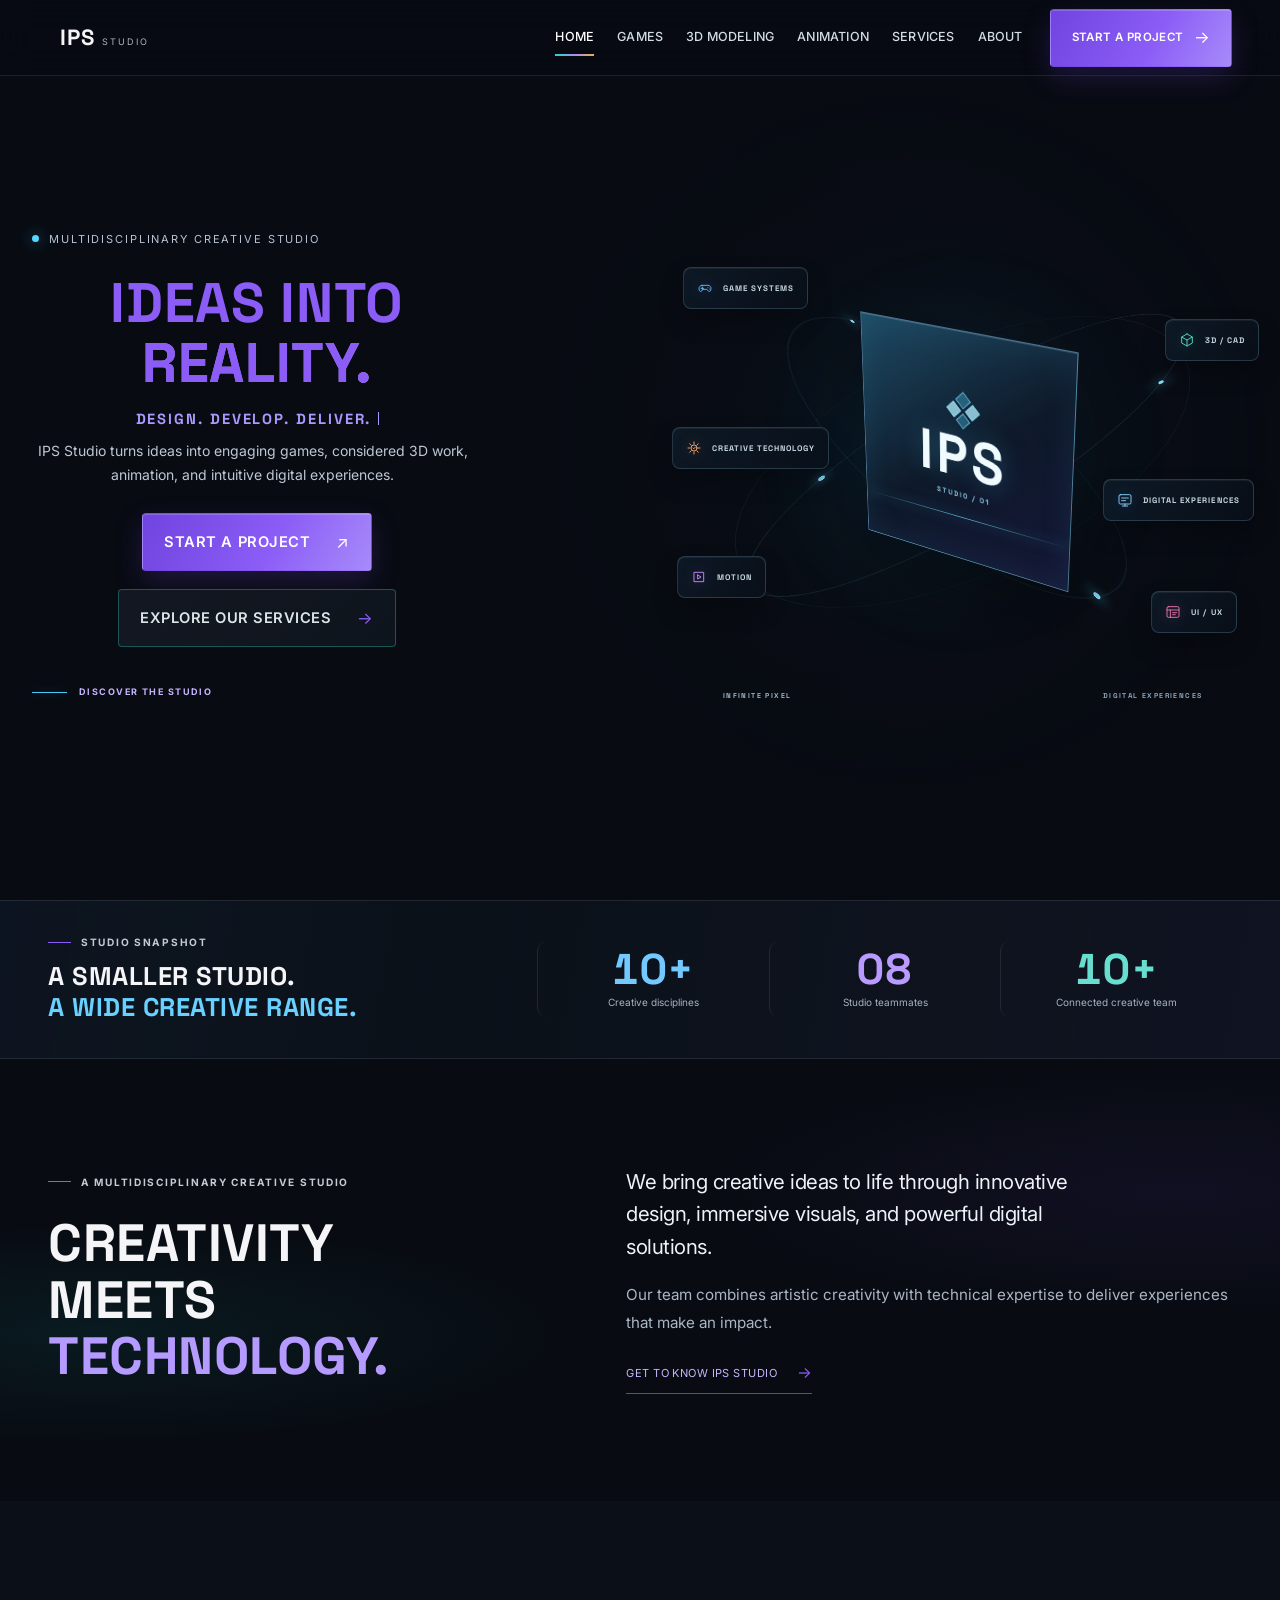
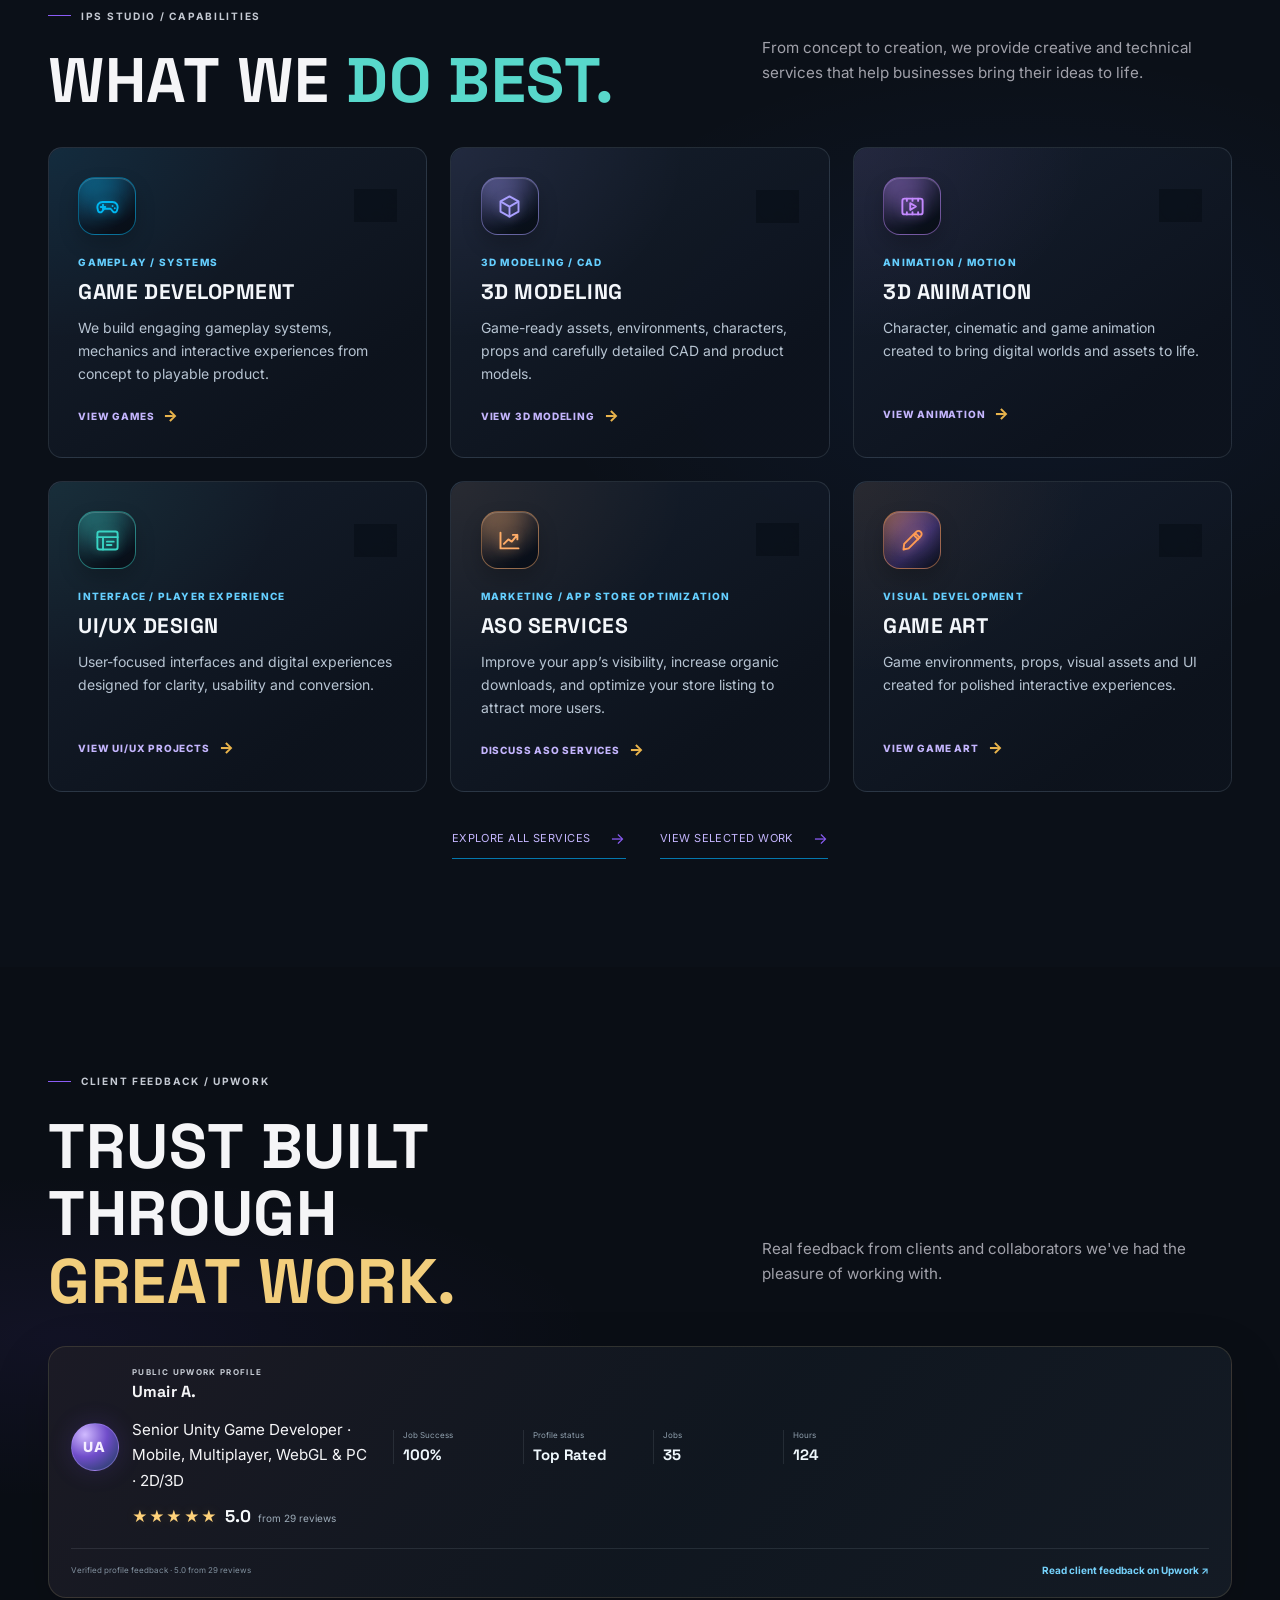
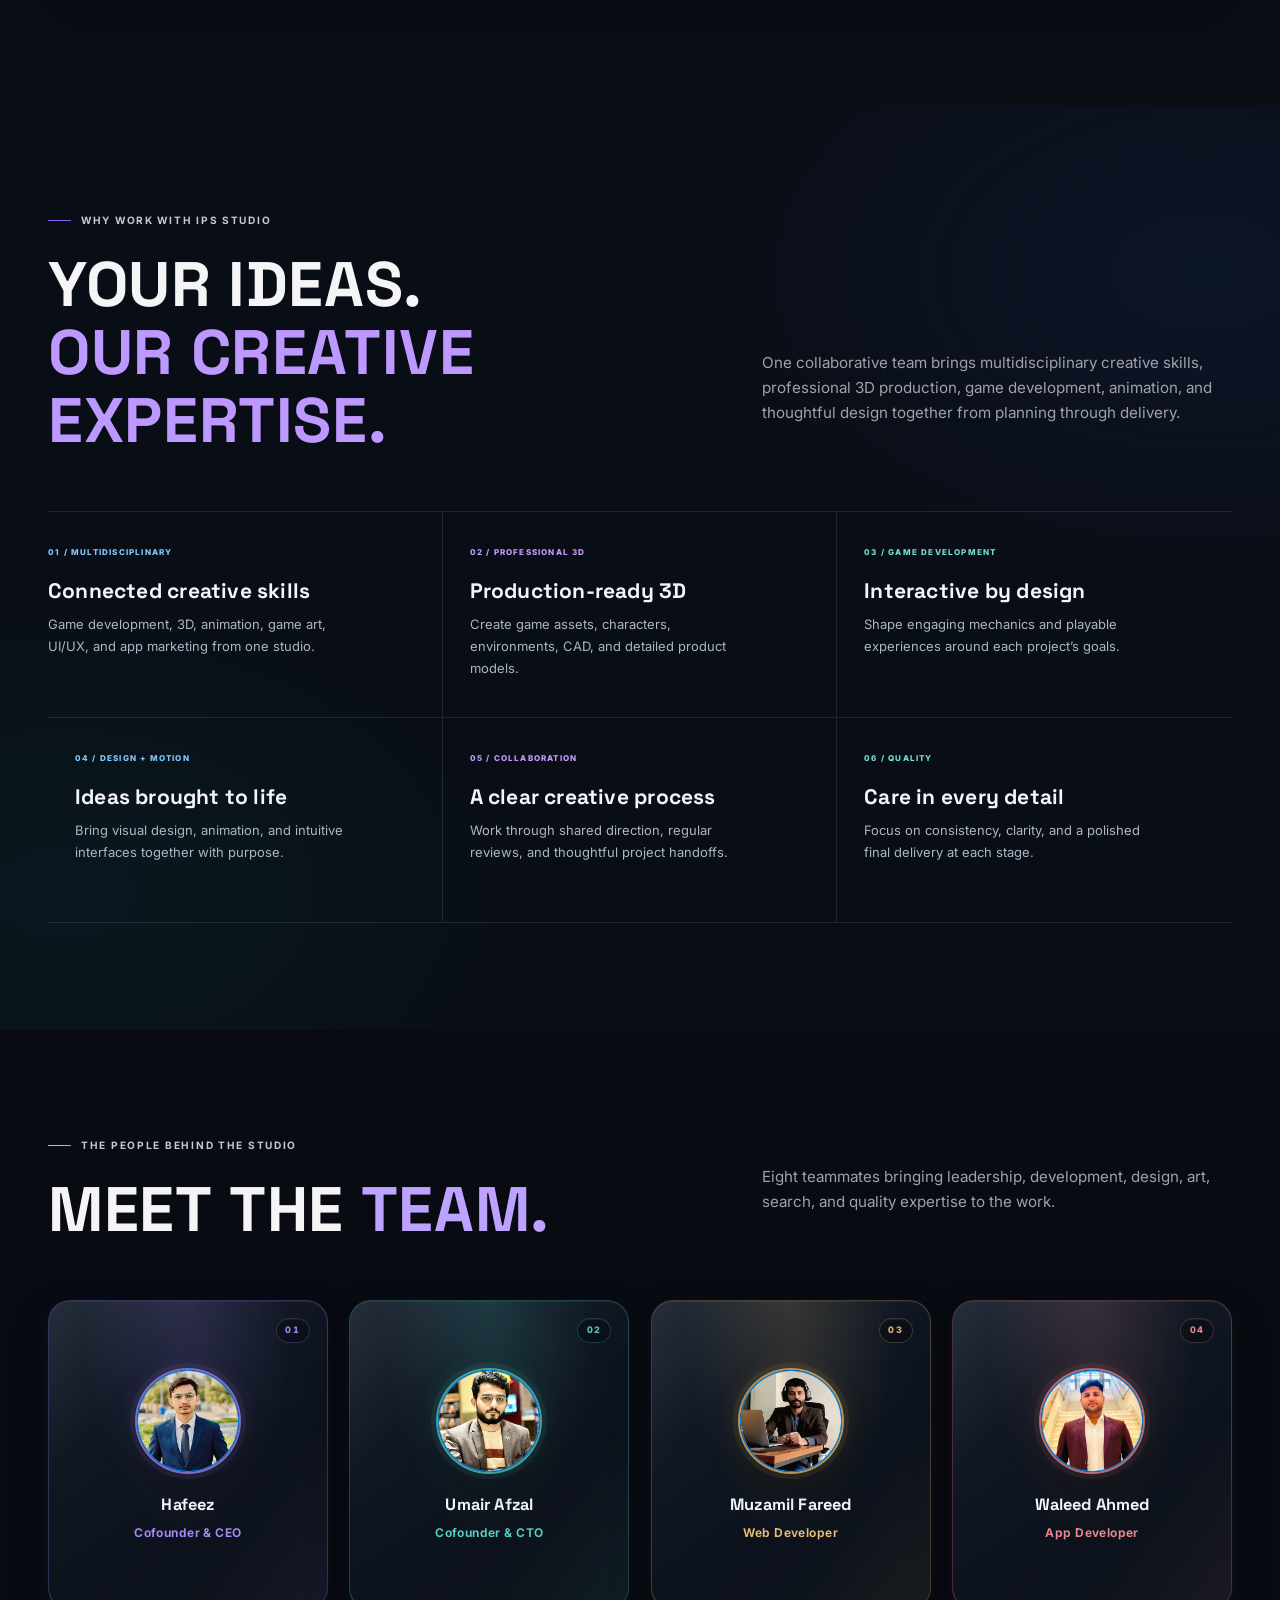
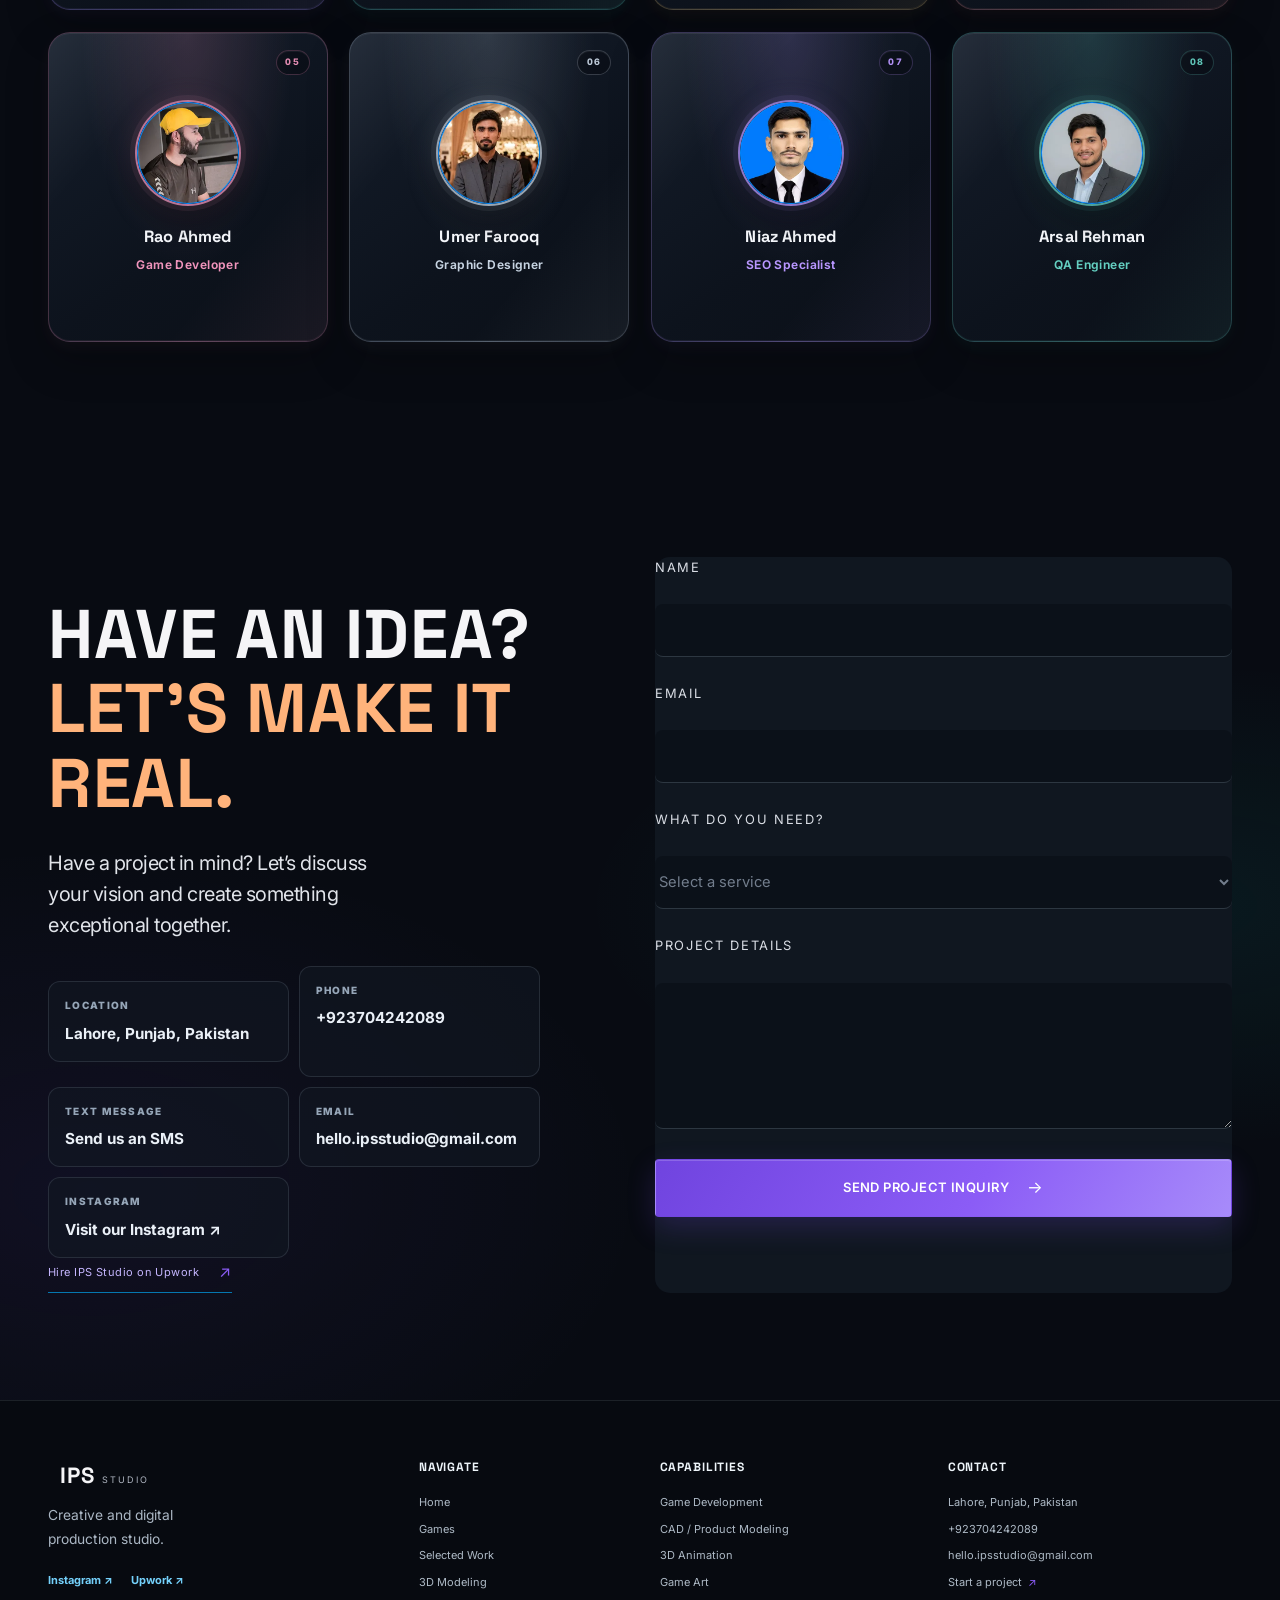
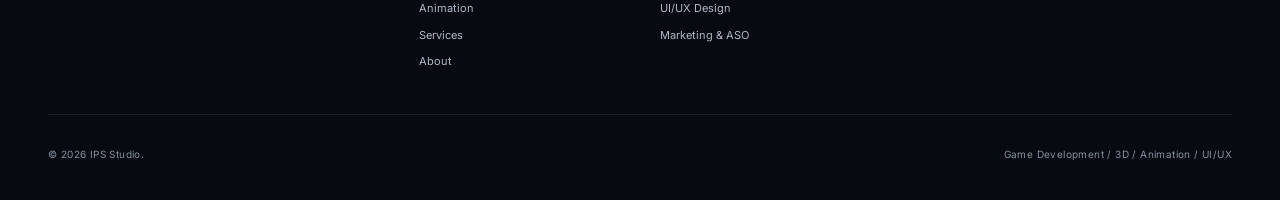
==== index.html @ f2a29742 "Complete IPS Studio website with UI, animations and portfolio updates" ====
<!doctype html>
<html lang="en">
  <head>
    <meta charset="UTF-8" />
    <meta name="viewport" content="width=device-width, initial-scale=1.0" />
    <meta name="theme-color" content="#080b12" />
    <meta name="description" content="IPS Studio is a multidisciplinary creative studio specializing in game development, 3D modeling, 3D animation, and UI/UX design." />
    <meta property="og:type" content="website" />
    <meta property="og:title" content="IPS Studio | Creative Design &amp; Digital Experiences" />
    <meta property="og:description" content="Creative design, 3D worlds, and digital experiences by IPS Studio." />
    <title>IPS Studio | Creative Design &amp; Digital Experiences</title>
    <link rel="icon" type="image/svg+xml" href="./assets/images/favicon.svg" />
    <link rel="preconnect" href="https://fonts.googleapis.com" />
    <link rel="preconnect" href="https://fonts.gstatic.com" crossorigin />
    <link href="https://fonts.googleapis.com/css2?family=Inter:wght@400;500;600;700&family=Space+Grotesk:wght@400;500;600;700&display=swap" rel="stylesheet" />
    <link rel="stylesheet" href="./styles.css" />
    <script src="./assets/js/services.js" defer></script>
    <script src="./assets/js/site.js" defer></script>
    <script src="./assets/js/team.js" defer></script>
    <script src="./app.js" defer></script>
    <script src="./assets/js/premiumMotion.js" defer></script>
  </head>
  <body data-page="home">
    <a class="skip-link" href="#main">Skip to content</a>
    <header class="site-header" id="site-header">
      <div class="container header__inner">
        <a class="brand" href="./index.html#home" aria-label="IPS Studio home">
          <span class="brand__mark" aria-hidden="true"><span></span><span></span><span></span><span></span></span>
          <span class="brand__wordmark"><strong>IPS</strong><small>STUDIO</small></span>
        </a>
        <nav class="main-nav" id="main-nav" aria-label="Main navigation">
          <a href="#home" data-page-link="home">HOME</a>
          <a href="./games/index.html" data-page-link="games">GAMES</a>
          <a href="./3d-modeling/index.html" data-page-link="modeling">3D MODELING</a>
          <a href="./animation/index.html" data-page-link="animation">ANIMATION</a>
          <a href="./services/index.html" data-page-link="services">SERVICES</a>
          <a href="./about/index.html" data-page-link="about">ABOUT</a>
          <a class="button button--small button--outline nav-cta" href="#contact">START A PROJECT <span aria-hidden="true">&#8594;</span></a>
        </nav>
        <button class="menu-toggle" type="button" aria-label="Open navigation menu" aria-controls="main-nav" aria-expanded="false"><span></span><span></span></button>
      </div>
    </header>

    <main id="main">
      <section class="hero hero--studio" id="home" aria-labelledby="hero-title">
        <div class="hero__ambient" aria-hidden="true"></div>
        <div class="container hero__layout">
          <div class="hero__content">
            <div class="hero__eyebrow reveal"><span class="eyebrow-dot"></span> MULTIDISCIPLINARY CREATIVE STUDIO</div>
            <h1 id="hero-title" class="hero__title reveal"><span class="hero-title__ideas">IDEAS</span> <span class="hero-title__into">INTO</span><br /><span class="hero-title__reality">REALITY.</span></h1>
            <p class="hero__typewriter reveal"><span data-typewriter data-typewriter-phrases="DESIGN. DEVELOP. DELIVER." data-typewriter-once="true" aria-label="Design. Develop. Deliver.">DESIGN. DEVELOP. DELIVER.</span><span class="typewriter__cursor" aria-hidden="true"></span></p>
            <p class="hero__intro reveal">IPS Studio turns ideas into engaging games, considered 3D work, animation, and intuitive digital experiences.</p>
            <div class="hero__actions reveal">
              <a class="button button--primary" href="#contact">START A PROJECT <span aria-hidden="true">&#8599;</span></a>
              <a class="button button--outline" href="#services">EXPLORE OUR SERVICES <span aria-hidden="true">&#8594;</span></a>
            </div>
            <a class="hero__scroll-link" href="#studio-highlights"><span class="scroll-cue__line"></span> DISCOVER THE STUDIO</a>
          </div>
          <div class="hero__visual" aria-hidden="true">
            <div class="hero-orbit hero-orbit--outer"><span class="hero-orbit__node hero-orbit__node--top"></span><span class="hero-orbit__node hero-orbit__node--bottom"></span></div>
            <div class="hero-orbit hero-orbit--inner"><span class="hero-orbit__node hero-orbit__node--left"></span><span class="hero-orbit__node hero-orbit__node--right"></span></div>
            <div class="hero-prism">
              <div class="hero-prism__face hero-prism__face--front"><span class="hero-prism__brand-mark"><i></i><i></i><i></i><i></i></span><strong>IPS</strong><small>STUDIO / 01</small><span class="hero-prism__scanline"></span></div>
              <div class="hero-prism__face hero-prism__face--back"><span>IDEA<br />→ FORM<br />→ FEELING</span></div>
              <div class="hero-prism__face hero-prism__face--right"><span class="hero-prism__gridmark">I<br />P<br />S</span><small>PIXEL / 3D / MOTION</small></div>
              <div class="hero-prism__face hero-prism__face--left"><span class="hero-prism__spectrum"></span><small>CREATIVE<br />TECHNOLOGY</small></div>
              <div class="hero-prism__face hero-prism__face--top"><span class="hero-prism__topmark">✳</span><small>IMAGINE / BUILD</small></div>
              <div class="hero-prism__face hero-prism__face--bottom"><small>INFINITE PIXEL STUDIO</small></div>
            </div>
            <span class="hero-chip hero-chip--game"><svg viewBox="0 0 24 24"><path d="M7.5 8h9a4.5 4.5 0 0 1 4.4 5.5l-.5 2.2a2 2 0 0 1-3.3 1L14.8 14H9.2l-2.3 2.7a2 2 0 0 1-3.3-1l-.5-2.2A4.5 4.5 0 0 1 7.5 8Z"/><path d="M8 10.5v4M6 12.5h4M16.5 11.5h.01M18.5 13.5h.01"/></svg><span>GAME SYSTEMS</span></span>
            <span class="hero-chip hero-chip--model"><svg viewBox="0 0 24 24"><path d="m12 3 8 4.5v9L12 21l-8-4.5v-9L12 3Z"/><path d="m4.3 7.7 7.7 4.4 7.7-4.4M12 12.1V21"/></svg><span>3D / CAD</span></span>
            <span class="hero-chip hero-chip--motion"><svg viewBox="0 0 24 24"><path d="M5 5h14v14H5zM10 9l5 3-5 3V9Z"/></svg><span>MOTION</span></span>
            <span class="hero-chip hero-chip--interface"><svg viewBox="0 0 24 24"><rect x="3" y="4" width="18" height="16" rx="2"/><path d="M3 9h18M8 9v11M11.5 13h6M11.5 16h4"/></svg><span>UI / UX</span></span>
            <span class="hero-chip hero-chip--technology"><svg viewBox="0 0 24 24"><path d="M12 3v3M12 18v3M3 12h3M18 12h3M5.64 5.64l2.12 2.12m8.48 8.48 2.12 2.12m0-12.72-2.12 2.12m-8.48 8.48-2.12 2.12"/><circle cx="12" cy="12" r="4.5"/><path d="m10.5 12 1.2 1.2 2.3-2.5"/></svg><span>CREATIVE TECHNOLOGY</span></span>
            <span class="hero-chip hero-chip--digital"><svg viewBox="0 0 24 24"><rect x="3" y="4" width="18" height="14" rx="2"/><path d="M8 21h8m-4-3v3m-5-12h10m-10 4h6"/></svg><span>DIGITAL EXPERIENCES</span></span>
            <div class="hero__visual-caption"><span>INFINITE PIXEL</span><span>DIGITAL EXPERIENCES</span></div>
          </div>
        </div>
      </section>

      <section class="studio-highlights" id="studio-highlights" aria-labelledby="studio-highlights-title">
        <div class="container studio-highlights__inner">
          <div class="studio-highlights__intro reveal"><p class="eyebrow"><span class="eyebrow-dash"></span> Studio snapshot</p><h2 id="studio-highlights-title">A SMALLER STUDIO.<br /><em>A WIDE CREATIVE RANGE.</em></h2></div>
          <div class="studio-highlights__grid" aria-label="Verified IPS Studio highlights">
            <article class="studio-highlight studio-highlight--disciplines reveal"><strong data-count-up data-count-to="10" data-count-suffix="+">10+</strong><span>Creative disciplines</span></article>
            <article class="studio-highlight studio-highlight--teammates reveal"><strong data-count-up data-count-to="8" data-count-pad="2">08</strong><span>Studio teammates</span></article>
            <article class="studio-highlight studio-highlight--connected reveal"><strong data-count-up data-count-to="10" data-count-suffix="+">10+</strong><span>Connected creative team</span></article>
          </div>
        </div>
      </section>

      <section class="studio-intro section-pad" id="studio-intro" aria-labelledby="studio-intro-title">
        <div class="container studio-intro__layout">
          <div class="studio-intro__heading reveal"><p class="eyebrow"><span class="eyebrow-dash"></span> A multidisciplinary creative studio</p><h2 class="section-title" id="studio-intro-title">CREATIVITY MEETS<br /><em>TECHNOLOGY.</em></h2></div>
          <div class="studio-intro__copy reveal"><p class="lead">We bring creative ideas to life through innovative design, immersive visuals, and powerful digital solutions.</p><p>Our team combines artistic creativity with technical expertise to deliver experiences that make an impact.</p><a class="text-link" href="./about/index.html">GET TO KNOW IPS STUDIO <span aria-hidden="true">&#8594;</span></a></div>
        </div>
      </section>

      <section class="services-showcase section-pad" id="services" aria-labelledby="services-title">
        <div class="container">
          <div class="section-heading section-heading--split reveal"><div><p class="eyebrow"><span class="eyebrow-dash"></span> IPS Studio / Capabilities</p><h2 class="section-title" id="services-title">WHAT WE <em>DO BEST.</em></h2></div><div class="section-heading__aside"><p>From concept to creation, we provide creative and technical services that help businesses bring their ideas to life.</p></div></div>
          <div class="services-grid" id="services-grid" aria-label="IPS Studio services"></div>
          <div class="services-showcase__more"><a class="text-link" href="./services/index.html">EXPLORE ALL SERVICES <span aria-hidden="true">&#8594;</span></a><a class="text-link" href="./portfolio.html">VIEW SELECTED WORK <span aria-hidden="true">&#8594;</span></a></div>
        </div>
      </section>

      <section class="client-feedback section-pad" id="client-feedback" aria-labelledby="client-feedback-title">
        <div class="container">
          <div class="section-heading section-heading--split reveal"><div><p class="eyebrow"><span class="eyebrow-dash"></span> Client feedback / Upwork</p><h2 class="section-title" id="client-feedback-title">TRUST BUILT THROUGH<br /><em>GREAT WORK.</em></h2></div><div class="section-heading__aside"><p>Real feedback from clients and collaborators we've had the pleasure of working with.</p></div></div>
          <aside class="upwork-summary reveal" aria-label="Linked Upwork profile and verified client feedback summary">
            <div class="upwork-summary__identity"><span class="upwork-profile__avatar" aria-hidden="true">UA</span><div><p class="eyebrow">Public Upwork profile</p><h3>Umair A.</h3><p>Senior Unity Game Developer · Mobile, Multiplayer, WebGL &amp; PC · 2D/3D</p><div class="client-feedback__verified-rating"><span class="client-feedback__stars" aria-label="5 out of 5 stars">★★★★★</span><strong>5.0</strong><span>from 29 reviews</span></div></div></div>
            <dl class="upwork-summary__stats"><div><dt>Job Success</dt><dd>100%</dd></div><div><dt>Profile status</dt><dd>Top Rated</dd></div><div><dt>Jobs</dt><dd>35</dd></div><div><dt>Hours</dt><dd>124</dd></div></dl>
            <div class="upwork-summary__footer"><span>Verified profile feedback · 5.0 from 29 reviews</span><a href="https://www.upwork.com/freelancers/~01aab852ac1d6a9ca4" target="_blank" rel="noopener noreferrer">Read client feedback on Upwork <span aria-hidden="true">&#8599;</span></a></div>
          </aside>
        </div>
      </section>

      <section class="studio-process section-pad" id="why-work" aria-labelledby="studio-process-title">
        <div class="container">
          <div class="section-heading section-heading--split reveal"><div><p class="eyebrow"><span class="eyebrow-dash"></span> Why work with IPS Studio</p><h2 class="section-title" id="studio-process-title">YOUR IDEAS.<br /><em>OUR CREATIVE EXPERTISE.</em></h2></div><div class="section-heading__aside"><p>One collaborative team brings multidisciplinary creative skills, professional 3D production, game development, animation, and thoughtful design together from planning through delivery.</p></div></div>
          <div class="studio-process__grid">
            <article class="studio-process__step reveal"><span>01 / MULTIDISCIPLINARY</span><h3>Connected creative skills</h3><p>Game development, 3D, animation, game art, UI/UX, and app marketing from one studio.</p></article>
            <article class="studio-process__step reveal"><span>02 / PROFESSIONAL 3D</span><h3>Production-ready 3D</h3><p>Create game assets, characters, environments, CAD, and detailed product models.</p></article>
            <article class="studio-process__step reveal"><span>03 / GAME DEVELOPMENT</span><h3>Interactive by design</h3><p>Shape engaging mechanics and playable experiences around each project’s goals.</p></article>
            <article class="studio-process__step reveal"><span>04 / DESIGN + MOTION</span><h3>Ideas brought to life</h3><p>Bring visual design, animation, and intuitive interfaces together with purpose.</p></article>
            <article class="studio-process__step reveal"><span>05 / COLLABORATION</span><h3>A clear creative process</h3><p>Work through shared direction, regular reviews, and thoughtful project handoffs.</p></article>
            <article class="studio-process__step reveal"><span>06 / QUALITY</span><h3>Care in every detail</h3><p>Focus on consistency, clarity, and a polished final delivery at each stage.</p></article>
          </div>
        </div>
      </section>

      <section class="team-section section-pad" id="our-team" aria-labelledby="team-title">
        <div class="container"><div class="section-heading section-heading--split team-section__heading reveal"><div><p class="eyebrow"><span class="eyebrow-dash"></span> The people behind the studio</p><h2 class="section-title team-section__title" id="team-title"><span class="team-heading__word">MEET</span> <span class="team-heading__word">THE</span> <em class="team-heading__word">TEAM.</em></h2></div><div class="section-heading__aside"><p>Eight teammates bringing leadership, development, design, art, search, and quality expertise to the work.</p></div></div><div class="team-grid" data-team-grid role="list" aria-label="IPS Studio team"></div></div>
      </section>

      <section class="contact section-pad" id="contact" aria-labelledby="contact-title">
        <div class="container contact__layout">
          <div class="contact__intro"><p class="eyebrow reveal"><span class="eyebrow-dash"></span> Get in touch</p><h2 class="section-title reveal" id="contact-title">HAVE AN IDEA?<br /><em>LET’S MAKE IT REAL.</em></h2><p class="lead reveal">Have a project in mind? Let’s discuss your vision and create something exceptional together.</p>
            <div class="contact-details reveal"><p><small>LOCATION</small><strong>Lahore, Punjab, Pakistan</strong></p><a href="tel:+923704242089"><small>PHONE</small><strong>+923704242089</strong></a><a href="sms:+923704242089"><small>TEXT MESSAGE</small><strong>Send us an SMS</strong></a><a href="mailto:hello.ipsstudio@gmail.com"><small>EMAIL</small><strong>hello.ipsstudio@gmail.com</strong></a><a href="https://www.instagram.com/infinite_pixel_studioo/?hl=en" target="_blank" rel="noopener noreferrer"><small>INSTAGRAM</small><strong>Visit our Instagram <span aria-hidden="true">&#8599;</span></strong></a></div>
            <a class="text-link" href="https://www.upwork.com/freelancers/~01aab852ac1d6a9ca4" target="_blank" rel="noopener noreferrer">Hire IPS Studio on Upwork <span aria-hidden="true">&#8599;</span></a>
          </div>
          <form class="contact-form reveal" id="contact-form" novalidate>
            <label for="contact-name">Name</label><input id="contact-name" name="name" autocomplete="name" required />
            <label for="contact-email">Email</label><input id="contact-email" name="email" type="email" autocomplete="email" required />
            <label for="contact-service">What do you need?</label><select id="contact-service" name="service" required><option value="" selected disabled>Select a service</option><option>Game Development</option><option>3D Modeling / CAD</option><option>3D Animation</option><option>UI/UX Design</option><option>Marketing / ASO</option><option>Other</option></select>
            <label for="contact-message">Project details</label><textarea id="contact-message" name="message" rows="5" required></textarea>
            <button class="button button--primary contact-form__submit" type="submit">SEND PROJECT INQUIRY <span aria-hidden="true">&#8594;</span></button><p class="contact-form__status" id="contact-form-status" role="status" aria-live="polite"></p>
          </form>
        </div>
      </section>
    </main>

    <footer class="site-footer">
      <div class="container footer__main"></div>
      <div class="container footer__bottom"><span>&#169; <span id="current-year">2026</span> IPS Studio.</span><span>Game Development / 3D / Animation / UI/UX</span></div>
    </footer>
  </body>
</html>
---- styles.css ----
:root {
  color-scheme: dark;
  --ink: #080a0f;
  --ink-soft: #0d1119;
  --panel: #111720;
  --line: rgba(233, 239, 255, .12);
  --line-bright: rgba(233, 239, 255, .22);
  --paper: #f2f4f7;
  --muted: #9ca5b4;
  --dim: #6f7989;
  --accent: #00afff;
  --accent-strong: #008bd2;
  --blue: #76dcff;
  --font-body: "Inter", "Segoe UI", sans-serif;
  --font-display: "Space Grotesk", "Arial", sans-serif;
  --page-width: 1240px;
}

*,
*::before,
*::after {
  box-sizing: border-box;
}

html {
  scroll-behavior: smooth;
  scroll-padding-top: 84px;
  background: var(--ink);
}

body {
  margin: 0;
  background: var(--ink);
  color: var(--paper);
  font-family: var(--font-body);
  font-size: 13.8px;
  line-height: 1.65;
  -webkit-font-smoothing: antialiased;
  overflow-x: hidden;
}

body.menu-open {
  overflow: hidden;
}

img {
  display: block;
  max-width: 100%;
}

a {
  color: inherit;
  text-decoration: none;
}

button,
input,
select,
textarea {
  font: inherit;
}

button,
a {
  -webkit-tap-highlight-color: transparent;
}

::selection {
  background: rgba(0, 175, 255, .45);
  color: white;
}

.container {
  width: min(var(--page-width), calc(100% - 96px));
  margin-inline: auto;
}

.section-pad {
  padding-block: clamp(88px, 10vw, 150px);
}

.skip-link {
  position: fixed;
  z-index: 1000;
  left: 16px;
  top: -64px;
  padding: 10px 16px;
  color: var(--ink);
  background: white;
  border-radius: 3px;
}

.skip-link:focus {
  top: 12px;
}

.eyebrow {
  display: flex;
  align-items: center;
  gap: 10px;
  margin: 0 0 26px;
  color: #c5cad3;
  font-size: 10px;
  letter-spacing: .17em;
  line-height: 1.4;
  text-transform: uppercase;
}

.eyebrow-dash {
  width: 23px;
  height: 1px;
  background: var(--accent);
}

.eyebrow-dot {
  width: 6px;
  height: 6px;
  border-radius: 50%;
  background: var(--accent);
  box-shadow: 0 0 14px rgba(0, 175, 255, .7);
}

.section-title {
  margin: 0;
  font-family: var(--font-display);
  font-size: clamp(35.28px, 5.12vw, 67.2px);
  line-height: .98;
  letter-spacing: .015em;
  font-weight: 500;
}

.section-title em {
  color: var(--muted);
  font-style: normal;
}

.lead {
  max-width: 490px;
  margin: 28px 0 16px;
  color: #e1e4ea;
  font-size: clamp(16.56px, 1.66vw, 19.32px);
  line-height: 1.48;
  letter-spacing: -.025em;
}

.body-copy {
  max-width: 510px;
  color: var(--muted);
  font-size: 12.88px;
  line-height: 1.85;
}

.section-heading {
  margin-bottom: 56px;
}

.section-heading--split {
  display: flex;
  align-items: end;
  justify-content: space-between;
  gap: 48px;
}

.section-heading--split .eyebrow {
  margin-bottom: 24px;
}

.section-heading__aside {
  max-width: 340px;
  padding-bottom: 6px;
}

.section-heading__aside p {
  margin: 0 0 24px;
  color: var(--muted);
  line-height: 1.8;
}

.section-note {
  color: #dfe2eb;
  font-size: 10.12px;
  letter-spacing: .08em;
  text-transform: uppercase;
}

.text-link {
  display: inline-flex;
  align-items: center;
  gap: 20px;
  padding: 0 0 7px;
  border-bottom: 1px solid rgba(0, 175, 255, .65);
  color: #e6e8ef;
  font-size: 11.04px;
  letter-spacing: .04em;
  transition: gap .25s ease, color .25s ease;
}

.text-link span {
  color: var(--accent);
  font-size: 15.64px;
}

.text-link:hover {
  gap: 28px;
  color: white;
}

.button {
  display: inline-flex;
  min-height: 52px;
  align-items: center;
  justify-content: center;
  gap: 26px;
  padding: 0 20px;
  border: 1px solid transparent;
  border-radius: 2px;
  font-size: 10.12px;
  font-weight: 600;
  letter-spacing: .035em;
  transition: color .25s ease, background .25s ease, border-color .25s ease, transform .25s ease, box-shadow .25s ease;
}

.button span {
  font-size: 14.72px;
  font-weight: 400;
}

.button:hover {
  transform: translateY(-3px);
}

.button:focus-visible,
a:focus-visible,
button:focus-visible,
input:focus-visible,
textarea:focus-visible,
select:focus-visible {
  outline: 2px solid var(--accent);
  outline-offset: 4px;
}

.button--primary {
  background: linear-gradient(110deg, #9288ff, #6e7fff);
  color: #090b12;
  box-shadow: 0 8px 30px rgba(0, 175, 255, .14);
}

.button--primary:hover {
  background: linear-gradient(110deg, #59ccff, #91a8ff);
  box-shadow: 0 10px 36px rgba(0, 175, 255, .32);
}

.button--text {
  padding-inline: 0;
  color: white;
}

.button--text span {
  color: var(--accent);
}

.button--text:hover {
  color: var(--accent);
}

.button--outline {
  min-height: 42px;
  border-color: rgba(255,255,255,.25);
  color: white;
}

.button--outline span {
  color: var(--accent);
}

.button--outline:hover {
  border-color: var(--accent);
  background: rgba(0,175,255,.1);
}

.button--small {
  padding-inline: 16px;
  font-size: 10px;
}

.site-header {
  position: absolute;
  z-index: 100;
  inset: 0 0 auto;
  height: 82px;
  transition: background .3s ease, height .3s ease, border-color .3s ease;
  border-bottom: 1px solid transparent;
}

.site-header.is-scrolled {
  position: fixed;
  height: 70px;
  border-bottom-color: var(--line);
  background: rgba(8, 10, 15, .82);
  backdrop-filter: blur(18px);
  -webkit-backdrop-filter: blur(18px);
}

.header__inner {
  display: flex;
  align-items: center;
  justify-content: space-between;
  height: 100%;
}

.brand {
  display: inline-flex;
  align-items: center;
  gap: 10px;
  flex: 0 0 auto;
}

.brand__mark {
  display: grid;
  grid-template-columns: repeat(2, 8px);
  grid-template-rows: repeat(2, 8px);
  gap: 3px;
  transform: rotate(-12deg);
}

.brand__mark span {
  display: block;
  background: var(--accent);
  border-radius: 1px;
}

.brand__mark span:nth-child(2) {
  opacity: .68;
}

.brand__mark span:nth-child(3) {
  opacity: .48;
}

.brand__mark span:nth-child(4) {
  background: var(--blue);
}

.brand__wordmark {
  display: flex;
  align-items: baseline;
  gap: 7px;
}

.brand__wordmark strong {
  font-family: var(--font-display);
  font-size: 18.4px;
  line-height: 1;
  letter-spacing: .04em;
}

.brand__wordmark small {
  color: #aeb5c0;
  font-size: 8px;
  letter-spacing: .24em;
}

.main-nav {
  display: flex;
  align-items: center;
  gap: clamp(18px, 2.3vw, 34px);
}

.main-nav > a:not(.button) {
  position: relative;
  color: #c5c9d0;
  font-size: 10px;
  letter-spacing: .1em;
  text-transform: uppercase;
  transition: color .2s ease;
}

.main-nav > a:not(.button)::after {
  position: absolute;
  content: "";
  right: 0;
  bottom: -8px;
  left: 0;
  height: 1px;
  background: var(--accent);
  transform: scaleX(0);
  transform-origin: left;
  transition: transform .25s ease;
}

.main-nav > a:not(.button):hover {
  color: white;
}

.main-nav > a:not(.button):hover::after {
  transform: scaleX(1);
}

.nav-cta {
  margin-left: 2px;
}

.menu-toggle {
  display: none;
  width: 44px;
  height: 44px;
  padding: 12px 9px;
  border: 1px solid var(--line-bright);
  background: rgba(9, 11, 17, .5);
  color: white;
  cursor: pointer;
}

.menu-toggle span {
  display: block;
  width: 22px;
  height: 1px;
  margin: 5px auto;
  background: white;
  transition: transform .25s ease;
}

.menu-toggle[aria-expanded="true"] span:first-child {
  transform: translateY(3px) rotate(45deg);
}

.menu-toggle[aria-expanded="true"] span:last-child {
  transform: translateY(-3px) rotate(-45deg);
}

.hero {
  position: relative;
  display: flex;
  min-height: min(850px, 100svh);
  min-height: max(700px, 100svh);
  align-items: center;
  isolation: isolate;
  overflow: hidden;
  background: #0a0c15;
}

.hero__image-wrap,
.hero__image-wrap::after {
  position: absolute;
  inset: 0;
}

.hero__image-wrap {
  z-index: -3;
  overflow: hidden;
}

.hero__image {
  width: 100%;
  height: 100%;
  object-fit: cover;
  object-position: center 43%;
  opacity: .7;
  transform: scale(1.035);
  animation: hero-drift 24s ease-in-out infinite alternate;
}

.hero__image-wrap::after {
  content: "";
  z-index: 1;
  background: linear-gradient(90deg, rgba(8,10,15,.95) 0%, rgba(8,10,15,.76) 42%, rgba(8,10,15,.12) 100%), linear-gradient(0deg, #080a0f 0%, transparent 35%, rgba(8,10,15,.12) 100%), linear-gradient(180deg, rgba(8,10,15,.56), transparent 24%);
}

.hero__content {
  position: relative;
  z-index: 2;
  padding-top: 66px;
}

.hero__eyebrow {
  display: flex;
  align-items: center;
  gap: 12px;
  margin-bottom: 28px;
  color: #d5d9e3;
  font-size: 10px;
  letter-spacing: .17em;
  text-transform: uppercase;
}

.hero__title {
  margin: 0;
  font-family: var(--font-display);
  font-size: clamp(43.68px, 6.89vw, 94.08px);
  line-height: .94;
  letter-spacing: .015em;
  font-weight: 500;
}

.hero__title span {
  color: transparent;
  background: linear-gradient(100deg, #e8e9ef 5%, #00afff 51%, #8db7ed 100%);
  -webkit-background-clip: text;
  background-clip: text;
}

.hero__bottom {
  display: flex;
  align-items: end;
  justify-content: space-between;
  gap: 34px;
  max-width: 860px;
  margin-top: clamp(38px, 6vw, 70px);
}

.hero__bottom p {
  max-width: 365px;
  margin: 0;
  color: #c1c7d1;
  font-size: 12.88px;
  line-height: 1.8;
}

.hero__actions {
  display: flex;
  align-items: center;
  gap: 30px;
}

.scroll-cue {
  position: absolute;
  z-index: 2;
  bottom: 34px;
  left: max(48px, calc((100vw - var(--page-width)) / 2));
  display: flex;
  align-items: center;
  gap: 13px;
  color: #aeb3bf;
  font-size: 9px;
  letter-spacing: .15em;
  text-transform: uppercase;
}

.scroll-cue__line {
  display: block;
  width: 35px;
  height: 1px;
  background: var(--accent);
  transform-origin: left;
  animation: cue-pulse 2.2s ease-in-out infinite;
}

.intro {
  overflow: hidden;
  background: var(--ink);
}

.intro__copy .section-title {
  font-size: clamp(35.28px, 4.2vw, 56.28px);
}

.intro__copy .text-link {
  margin-top: 22px;
}

.services {
  background: #0d1119;
}

.services .section-title,
.games .section-title,
.art .section-title,
.why .section-title,
.process .section-title {
  font-size: clamp(35.28px, 4.87vw, 60.48px);
}

.services-grid {
  display: grid;
  grid-template-columns: repeat(4, minmax(0, 1fr));
  border-top: 1px solid var(--line);
  border-left: 1px solid var(--line);
}

.games {
  background: var(--ink);
}

.games-grid {
  display: grid;
  grid-template-columns: repeat(12, 1fr);
  gap: 18px;
}

.game-card {
  position: relative;
  grid-column: span 4;
  min-height: 340px;
  overflow: hidden;
  background: #111720;
  isolation: isolate;
}

.game-card:nth-child(1),
.game-card:nth-child(4) {
  grid-column: span 6;
}

.game-card__image {
  position: absolute;
  z-index: -2;
  inset: 0;
  width: 100%;
  height: 100%;
  object-fit: cover;
  transition: transform .8s cubic-bezier(.2,.65,.2,1), filter .5s ease;
}

.game-card::after {
  position: absolute;
  z-index: -1;
  inset: 0;
  content: "";
  background: linear-gradient(0deg, rgba(6,8,12,.94), rgba(6,8,12,.08) 70%), linear-gradient(120deg, rgba(25,27,51,.32), transparent 60%);
  transition: background .35s ease;
}

.game-card:hover .game-card__image {
  transform: scale(1.065);
  filter: saturate(1.15);
}

.game-card__content {
  position: absolute;
  inset: auto 0 0;
  padding: 24px 24px 23px;
  transform: translateY(6px);
  transition: transform .3s ease;
}

.game-card:hover .game-card__content {
  transform: translateY(0);
}

.game-card h3 {
  margin: 0;
  font-family: var(--font-display);
  font-size: clamp(19.32px, 2.52vw, 27.72px);
  font-weight: 500;
  letter-spacing: .015em;
}

.game-card__link {
  display: inline-flex;
  align-items: center;
  gap: 14px;
  margin-top: 13px;
  color: white;
  font-size: 9px;
  letter-spacing: .06em;
}

.game-card__link span {
  color: var(--accent);
  font-size: 12.88px;
}

.art {
  background: #0d1119;
}

.why {
  background: var(--ink);
}

.why-grid {
  display: grid;
  grid-template-columns: repeat(4, 1fr);
  border-top: 1px solid var(--line);
}

.why-item {
  position: relative;
  min-height: 250px;
  padding: 23px 25px 22px 0;
  border-right: 1px solid var(--line);
}

.why-item + .why-item {
  padding-left: 25px;
}

.why-item:last-child {
  border-right: 0;
}

.why-item__num {
  color: #737d8b;
  font-size: 9px;
  letter-spacing: .13em;
}

.why-item:hover .why-item h3 {
  margin: 0 0 8px;
  font-family: var(--font-display);
  font-size: 13.44px;
  font-weight: 500;
  letter-spacing: .015em;
}

.why-item p {
  max-width: 230px;
  margin: 0;
  color: var(--muted);
  font-size: 10.12px;
  line-height: 1.8;
}

.process {
  background: #0d1119;
}

.contact {
  background: #0d1119;
}

.contact__layout {
  display: grid;
  grid-template-columns: .8fr 1.2fr;
  gap: clamp(54px, 9vw, 130px);
}

.contact__intro .section-title {
  font-size: clamp(42px, 5.46vw, 68.88px);
}

.contact__intro .lead {
  max-width: 360px;
  font-size: 14.72px;
}

.contact-form {
  display: flex;
  flex-direction: column;
  gap: 20px;
}

.form-row {
  display: grid;
  grid-template-columns: 1fr 1fr;
  gap: 20px;
}

.contact-form label {
  display: flex;
  flex-direction: column;
  gap: 8px;
  color: #d9dde4;
  font-size: 10px;
  letter-spacing: .02em;
}

.contact-form input,
.contact-form select,
.contact-form textarea {
  width: 100%;
  min-height: 48px;
  padding: 12px 0;
  border: 0;
  border-bottom: 1px solid var(--line-bright);
  border-radius: 0;
  outline: none;
  background: transparent;
  color: white;
  font-size: 11.04px;
  transition: border-color .2s ease;
}

.contact-form textarea {
  min-height: 100px;
  resize: vertical;
}

.contact-form input::placeholder,
.contact-form textarea::placeholder {
  color: #727d8c;
}

.contact-form select {
  color: #c3c8d2;
}

.contact-form select:invalid {
  color: #727d8c;
}

.contact-form select option {
  background: #111720;
  color: white;
}

.contact-form input:focus,
.contact-form select:focus,
.contact-form textarea:focus {
  border-color: var(--accent);
  outline: none;
}

.contact-form [aria-invalid="true"] {
  border-color: #ff8d98;
}

.contact-form__submit {
  display: flex;
  align-items: center;
  gap: 18px;
  margin-top: 4px;
}

.form-status {
  color: #c7f2d8;
  font-size: 10.12px;
}

.form-status.is-error {
  color: #ff9eaa;
}

.form-note {
  margin: -7px 0 0;
  color: var(--dim);
  font-size: 9px;
  line-height: 1.7;
}

.form-note code {
  color: #c6c1ff;
  font-size: 9px;
}

.site-footer {
  padding-top: 64px;
  background: #080a0f;
}

.footer__main {
  display: grid;
  grid-template-columns: 1.5fr 1fr 1fr 1fr;
  gap: 40px;
  padding-bottom: 55px;
}

.footer__brand p {
  margin: 19px 0 21px;
  color: #929aa7;
  font-size: 11.04px;
  line-height: 1.75;
}

.footer__column {
  display: flex;
  flex-direction: column;
  align-items: start;
  gap: 12px;
}

.footer__column h2 {
  margin: 2px 0 7px;
  color: #a8afbb;
  font-size: 9px;
  font-weight: 500;
  letter-spacing: .15em;
  text-transform: uppercase;
}

.footer__column a {
  color: #d3d7df;
  font-size: 10px;
  transition: color .2s ease;
}

.footer__column a:hover {
  color: var(--accent);
}

.footer__column a span {
  margin-left: 3px;
  color: var(--accent);
}

.footer__bottom {
  display: flex;
  align-items: center;
  justify-content: space-between;
  gap: 20px;
  min-height: 62px;
  border-top: 1px solid var(--line);
  color: #737d8a;
  font-size: 8px;
}

.footer__bottom > div {
  display: flex;
  gap: 22px;
}

.footer__bottom a {
  transition: color .2s ease;
}

.footer__bottom a:hover {
  color: white;
}

.footer__column > span {
  color: #929aa7;
  font-size: 10px;
}

.reveal {
  opacity: 0;
  transform: translateY(22px);
  transition: opacity .7s ease, transform .7s cubic-bezier(.2,.65,.2,1);
}

.reveal.is-visible {
  opacity: 1;
  transform: translateY(0);
}

.services-grid .reveal:nth-child(4n + 2),
.why-grid .reveal:nth-child(4n + 2) {
  transition-delay: .07s;
}

.services-grid .reveal:nth-child(4n + 3),
.why-grid .reveal:nth-child(4n + 3) {
  transition-delay: .13s;
}

.services-grid .reveal:nth-child(4n + 4),
.why-grid .reveal:nth-child(4n + 4) {
  transition-delay: .19s;
}

@keyframes hero-drift {
  from {
    transform: scale(1.035) translate3d(0,0,0);
  }

  to {
    transform: scale(1.09) translate3d(-1.2%, .6%, 0);
  }

}

@keyframes cue-pulse {
  0%,
  100% {
    transform: scaleX(.62);
    opacity: .6;
  }

  50% {
    transform: scaleX(1);
    opacity: 1;
  }

}

@keyframes tile-in {
  from {
    opacity: 0;
    transform: translateY(9px);
  }

  to {
    opacity: 1;
    transform: translateY(0);
  }

}

@media (max-width: 1100px) {
  .container {
    width: min(var(--page-width), calc(100% - 64px));
  }

  .main-nav {
    gap: 18px;
  }

  .main-nav > a:not(.button) {
    font-size: 9px;
  }

  .nav-cta {
    min-height: 38px;
    padding-inline: 11px;
    gap: 12px;
  }

  .services-grid {
    grid-template-columns: repeat(2, 1fr);
  }

  .scroll-cue {
    left: 32px;
  }

}

@media (max-width: 820px) {
  .container {
    width: calc(100% - 48px);
  }

  .site-header,
  .site-header.is-scrolled {
    height: 70px;
  }

  .menu-toggle {
    position: relative;
    z-index: 101;
    display: block;
  }

  .main-nav {
    position: fixed;
    z-index: 100;
    inset: 0;
    display: flex;
    flex-direction: column;
    align-items: stretch;
    justify-content: center;
    gap: 0;
    padding: 86px 12vw 50px;
    background: rgba(8,10,15,.97);
    opacity: 0;
    visibility: hidden;
    transform: translateY(-12px);
    transition: opacity .28s ease, transform .28s ease, visibility .28s ease;
  }

  .main-nav.is-open {
    opacity: 1;
    visibility: visible;
    transform: translateY(0);
  }

  .header__inner {
    position: relative;
  }

  .header__inner .menu-toggle {
    position: absolute;
    top: 13px;
    right: 0;
    z-index: 102;
    display: flex !important;
    flex-direction: column;
    align-items: center;
    justify-content: center;
    gap: 5px;
    transform: none;
    visibility: visible;
    opacity: 1;
    border-color: rgba(255,255,255,.62);
    background: rgba(8,10,15,.84);
  }

  .menu-toggle span {
    display: block !important;
    width: 22px;
    height: 1px;
    margin: 0 !important;
    background: #fff;
    transition: transform .25s ease;
  }

  .menu-toggle::before,
  .menu-toggle::after {
    display: none;
  }

  .main-nav > a:not(.button) {
    padding: 13px 0;
    border-bottom: 1px solid var(--line);
    color: #e5e7ed;
    font-family: var(--font-display);
    font-size: clamp(22.08px, 5.52vw, 34.96px);
    letter-spacing: .015em;
  }

  .main-nav > a:not(.button)::after {
    display: none;
  }

  .nav-cta {
    width: fit-content;
    margin-top: 28px;
    padding-inline: 18px !important;
    font-family: var(--font-body) !important;
    font-size: 10.12px !important;
    letter-spacing: .03em !important;
  }

  .hero {
    min-height: max(720px, 94svh);
  }

  .hero__image {
    object-position: 58% center;
  }

  .hero__image-wrap::after {
    background: linear-gradient(90deg, rgba(8,10,15,.83), rgba(8,10,15,.28)), linear-gradient(0deg, #080a0f, transparent 45%), linear-gradient(180deg, rgba(8,10,15,.58), transparent 27%);
  }

  .hero__title {
    font-size: clamp(45.36px, 8.4vw, 72.24px);
  }

  .intro__copy {
    max-width: 680px;
  }

  .game-card {
    grid-column: span 6;
    min-height: 300px;
  }

  .game-card:nth-child(4) {
    grid-column: span 6;
  }

  .game-card:nth-child(3),
  .game-card:nth-child(5),
  .game-card:nth-child(6) {
    grid-column: span 6;
  }

  .why-grid {
    grid-template-columns: repeat(2, 1fr);
  }

  .why-item:nth-child(2) {
    border-right: 0;
  }

  .why-item:nth-child(3),
  .why-item:nth-child(4) {
    border-top: 1px solid var(--line);
  }

  .why-item:nth-child(3) {
    padding-left: 0;
  }

  .why-item {
    min-height: 220px;
  }

  .contact__layout {
    grid-template-columns: 1fr;
    gap: 54px;
  }

  .contact__intro {
    max-width: 620px;
  }

  .footer__main {
    grid-template-columns: 1.4fr 1fr 1fr;
  }

  .footer__brand {
    grid-column: 1 / -1;
  }

}

@media (max-width: 560px) {
  .container {
    width: calc(100% - 40px);
  }

  .section-pad {
    padding-block: 82px;
  }

  .section-heading--split {
    align-items: start;
    flex-direction: column;
    gap: 24px;
    margin-bottom: 38px;
  }

  .section-heading__aside {
    max-width: 430px;
  }

  .section-title {
    font-size: clamp(33.6px, 10.08vw, 48.72px);
  }

  .hero {
    min-height: max(730px, 100svh);
  }

  .hero__content {
    padding-top: 24px;
  }

  .hero__eyebrow {
    max-width: 280px;
    font-size: 8px;
    line-height: 1.7;
  }

  .hero__title {
    font-size: clamp(40.32px, 10.42vw, 57.12px);
  }

  .hero__bottom {
    align-items: start;
    flex-direction: column;
    gap: 26px;
    margin-top: 31px;
  }

  .hero__bottom p {
    max-width: 340px;
    font-size: 11.04px;
  }

  .hero__actions {
    flex-wrap: wrap;
    gap: 14px 24px;
  }

  .button {
    min-height: 48px;
    gap: 17px;
    padding-inline: 15px;
    font-size: 10px;
  }

  .button--text {
    padding-inline: 0;
  }

  .scroll-cue {
    bottom: 24px;
    left: 20px;
    font-size: 8px;
  }

  .services-grid {
    grid-template-columns: 1fr;
  }

  .game-card,
  .game-card:nth-child(1),
  .game-card:nth-child(3),
  .game-card:nth-child(4),
  .game-card:nth-child(5),
  .game-card:nth-child(6) {
    grid-column: 1 / -1;
    min-height: 350px;
  }

  .why-grid {
    grid-template-columns: 1fr 1fr;
  }

  .why-item {
    min-height: 235px;
    padding: 18px 14px 19px 0;
  }

  .why-item + .why-item {
    padding-left: 14px;
  }

  .why-item:nth-child(3) {
    padding-left: 0;
  }

  .why-item:nth-child(2) {
    border-right: 0;
  }

  .why-item:nth-child(3),
  .why-item:nth-child(4) {
    border-top: 1px solid var(--line);
  }

  .why-item h3 {
    font-size: 11.76px;
  }

  .why-item p {
    font-size: 10px;
  }

  .form-row {
    grid-template-columns: 1fr;
    gap: 20px;
  }

  .contact-form {
    gap: 18px;
  }

  .footer__main {
    grid-template-columns: 1fr 1fr;
    gap: 30px 20px;
  }

  .footer__brand {
    grid-column: 1 / -1;
  }

  .footer__bottom {
    align-items: start;
    flex-direction: column;
    justify-content: center;
    gap: 9px;
    padding-block: 17px;
  }

  .footer__bottom > div {
    gap: 18px;
  }

}

@media (prefers-reduced-motion: reduce) {
  *,
  *::before,
  *::after {
    scroll-behavior: auto !important;
    animation-duration: .01ms !important;
    animation-iteration-count: 1 !important;
    transition-duration: .01ms !important;
  }

  .reveal {
    opacity: 1;
    transform: none;
  }

}

.hero {
  min-height: 100svh;
}

.hero__image {
  object-position: center 49%;
}

.hero__image-wrap::after {
  background: linear-gradient(90deg, rgba(8,10,15,.82) 0%, rgba(8,10,15,.48) 41%, rgba(8,10,15,.12) 100%), linear-gradient(0deg, #080a0f 0%, transparent 28%), linear-gradient(180deg, rgba(8,10,15,.48), transparent 22%);
}

.hero__content {
  max-width: var(--page-width);
}

.hero__title {
  max-width: 1100px;
  font-size: clamp(53.76px, 7.56vw, 105.84px);
}

.intro {
  position: relative;
  padding-block: clamp(100px, 12vw, 170px);
  background: radial-gradient(ellipse at 8% 45%, rgba(67,74,126,.13), transparent 40%), var(--ink);
}

.intro__copy .section-title {
  font-size: clamp(43.68px, 5.46vw, 73.92px);
}

.intro__copy .lead {
  max-width: 570px;
  font-size: clamp(17.48px, 1.84vw, 22.08px);
}

.intro__copy .body-copy {
  max-width: 480px;
}

.services {
  position: relative;
  overflow: hidden;
  background: linear-gradient(100deg, #0d1119, #0b0e15 66%, #111122);
}

.services > .container {
  position: relative;
  z-index: 1;
}

.services .section-title {
  max-width: 760px;
  font-size: clamp(40.32px, 5.04vw, 63.84px);
}

.services-list {
  border-top: 1px solid var(--line-bright);
}

.games {
  padding-block: clamp(100px, 12vw, 165px);
  background: linear-gradient(180deg, #080a0f, #0b0e15 52%, #080a0f);
}

.games-grid {
  grid-template-columns: repeat(2, minmax(0, 1fr));
  gap: 16px;
}

.games-grid .game-card {
  grid-column: auto;
  min-height: 460px;
}

.games-grid .game-card:nth-child(1),
.games-grid .game-card:nth-child(4) {
  grid-column: span 2;
  min-height: 590px;
}

.game-card::after {
  background: linear-gradient(0deg, rgba(5,7,11,.95) 0%, rgba(5,7,11,.38) 38%, rgba(5,7,11,.05) 100%), linear-gradient(90deg, rgba(5,7,11,.3), transparent 65%);
}

.game-card__content {
  padding: clamp(26px, 4vw, 46px);
}

.game-card h3 {
  font-size: clamp(26.88px, 4.2vw, 48.72px);
}

.game-card__link {
  font-size: 10px;
}

.art {
  padding-block: clamp(100px, 12vw, 160px);
  background: #0a0d14;
}

.art .section-title {
  font-size: clamp(45.36px, 5.88vw, 77.28px);
}

.why {
  padding-block: clamp(90px, 10vw, 140px);
  background: radial-gradient(ellipse at 83% 50%, rgba(0,175,255,.12), transparent 42%), #080a0f;
}

.contact {
  background: #0a0d14;
}

.contact__layout {
  grid-template-columns: .92fr 1.08fr;
}

.contact-form {
  gap: 26px;
}

.contact-form label {
  text-transform: uppercase;
  letter-spacing: .13em;
}

.contact-form input,
.contact-form select,
.contact-form textarea {
  min-height: 54px;
  font-size: 11.96px;
}

.site-footer {
  border-top: 1px solid var(--line);
}

.footer__main {
  grid-template-columns: 1.5fr 1fr 1fr 1fr;
}

.footer__bottom {
  letter-spacing: .04em;
}

@media (max-width: 820px) {
  .hero__title {
    font-size: clamp(48.72px, 8.4vw, 68.88px);
  }

  .games-grid .game-card,
  .games-grid .game-card:nth-child(1),
  .games-grid .game-card:nth-child(4) {
    grid-column: auto;
    min-height: 420px;
  }

  .games-grid .game-card:nth-child(1),
  .games-grid .game-card:nth-child(4) {
    min-height: 500px;
  }

  .footer__main {
    grid-template-columns: 1.4fr 1fr 1fr;
  }

}

@media (max-width: 560px) {
  .hero__title {
    font-size: clamp(31.92px, 8.65vw, 48.72px);
  }

  .hero__image-wrap::after {
    background: linear-gradient(90deg, rgba(8,10,15,.68), rgba(8,10,15,.25)), linear-gradient(0deg, #080a0f 0%, transparent 42%), linear-gradient(180deg, rgba(8,10,15,.44), transparent 26%);
  }

  .intro__copy .section-title {
    font-size: clamp(40.32px, 10.92vw, 53.76px);
  }

  .games-grid {
    grid-template-columns: 1fr;
    gap: 11px;
  }

  .games-grid .game-card,
  .games-grid .game-card:nth-child(1),
  .games-grid .game-card:nth-child(4) {
    min-height: 410px;
  }

  .game-card__content {
    padding: 24px 20px;
  }

  .contact__layout {
    gap: 42px;
  }

  .footer__main {
    grid-template-columns: repeat(2, 1fr);
    gap: 30px 18px;
  }

  .footer__brand {
    grid-column: 1 / -1;
  }

}

@media (max-width: 560px) {
  .site-header .menu-toggle {
    position: fixed !important;
    top: 12px !important;
    right: 12px !important;
    z-index: 1000 !important;
    display: flex !important;
    width: 44px;
    height: 44px;
    visibility: visible !important;
    opacity: 1 !important;
    border: 1px solid rgba(255,255,255,.72);
    background: rgba(8,10,15,.92);
  }

  .site-header .menu-toggle span {
    background: #fff !important;
  }

  .hero__title {
    font-size: clamp(28.56px, 7.9vw, 40.32px);
  }

}

.games-count {
  flex: 0 0 auto;
  margin: 0;
  color: var(--dim);
  font-size: 9px;
  letter-spacing: .1em;
  text-transform: uppercase;
}

.games-grid {
  display: grid;
  grid-template-columns: repeat(3, minmax(0, 1fr));
  gap: 18px;
}

.game-card {
  position: relative;
  display: block;
  grid-column: auto !important;
  min-width: 0;
  min-height: 0 !important;
  height: auto !important;
  aspect-ratio: .79;
  overflow: hidden;
  isolation: isolate;
  border: 1px solid rgba(255,255,255,.08);
  background: #111720;
  color: var(--paper);
  transform: translateY(0);
  transition: transform .35s ease, border-color .35s ease;
  animation: game-card-arrive .38s both;
}

.game-card:hover,
.game-card:focus-visible {
  z-index: 1;
  border-color: rgba(0,175,255,.55);
  transform: translateY(-6px);
}

.game-card__image {
  position: absolute;
  z-index: -2;
  inset: 0;
  width: 100%;
  height: 100%;
  object-fit: cover;
  transition: transform .8s cubic-bezier(.2,.65,.2,1), filter .5s ease;
}

.game-card:hover .game-card__image,
.game-card:focus-visible .game-card__image {
  transform: scale(1.06);
  filter: saturate(1.12);
}

.game-card::after {
  position: absolute;
  z-index: -1;
  inset: 0;
  background: linear-gradient(0deg, rgba(5,7,11,.98) 0%, rgba(5,7,11,.83) 26%, rgba(5,7,11,.2) 70%, rgba(5,7,11,.12) 100%);
  content: "";
  transition: opacity .35s ease;
}

.game-card__icon {
  position: absolute;
  z-index: 1;
  top: 14px;
  right: 14px;
  width: 45px;
  aspect-ratio: 1;
  border: 1px solid rgba(255,255,255,.52);
  border-radius: 10px;
  box-shadow: 0 7px 22px rgba(0,0,0,.35);
}

.game-card__content {
  position: absolute;
  z-index: 1;
  inset: auto 0 0;
  padding: 26px 23px 22px;
  transform: none;
}

.game-card h3 {
  margin: 0;
  font-size: clamp(18.48px, 1.93vw, 25.2px);
  line-height: 1.05;
}

.game-card__link {
  display: inline-flex;
  align-items: center;
  gap: 12px;
  margin-top: 16px;
  padding-bottom: 5px;
  border-bottom: 1px solid rgba(0,175,255,.65);
  color: white;
  font-size: 9px;
  font-weight: 600;
  letter-spacing: .09em;
  text-transform: uppercase;
}

.game-card__link span {
  color: var(--accent);
  transition: transform .25s ease;
}

.game-card:hover .game-card__link span,
.game-card:focus-visible .game-card__link span {
  transform: translateX(5px);
}

@keyframes game-card-arrive {
  from {
    opacity: 0;
    transform: translateY(12px);
  }

  to {
    opacity: 1;
    transform: translateY(0);
  }

}

@media (max-width: 1050px) {
  .games-grid {
    grid-template-columns: repeat(2, minmax(0, 1fr));
  }

}

@media (max-width: 700px) {
  .games-grid {
    grid-template-columns: 1fr;
    gap: 14px;
  }

  .game-card {
    aspect-ratio: 1 / .91;
  }

  .game-card__content {
    padding: 25px 21px 21px;
  }

  .game-card h3 {
    font-size: clamp(21px, 5.88vw, 28.56px);
  }

  .game-card__link {
    min-height: 40px;
    align-items: center;
    margin-top: 8px;
  }

}

.game-card--reveal {
  animation: game-card-reveal 380ms ease both;
}

@keyframes game-card-reveal {
  from {
    opacity: 0;
    transform: translateY(14px);
  }

  to {
    opacity: 1;
    transform: translateY(0);
  }
}





@media (prefers-reduced-motion: reduce) {
  .game-card--reveal {
    animation: none;
  }
}

@media (hover: none) {
}

.portfolio3d {
  padding-block: clamp(88px, 10vw, 140px);
  background: radial-gradient(ellipse at 82% 12%, rgba(103,94,189,.12), transparent 38%), linear-gradient(180deg, #0b0e15, #0d1119 48%, #0a0d14);
}

.portfolio3d .section-title {
  font-size: clamp(40.32px, 5.04vw, 68.88px);
}

.portfolio3d .section-heading__aside {
  max-width: 440px;
}

.portfolio3d__tagline {
  margin: 0 0 14px !important;
  color: #f1efff !important;
  font-family: var(--font-display);
  font-size: 11.04px;
  font-weight: 600;
  line-height: 1.6 !important;
  letter-spacing: .1em;
}

.portfolio3d .section-note {
  display: inline-block;
  margin-top: 4px;
}

.portfolio3d-grid {
  display: grid;
  grid-template-columns: repeat(2, minmax(0, 1fr));
  gap: clamp(14px, 2vw, 24px);
}

.portfolio3d-card {
  display: block;
  width: 100%;
  min-width: 0;
  padding: 0;
  overflow: hidden;
  border: 1px solid rgba(211,214,238,.12);
  border-radius: 20px;
  background: #171b27;
  color: var(--paper);
  cursor: pointer;
  text-align: left;
  box-shadow: 0 16px 42px rgba(0,0,0,.18);
  transition: border-color .35s ease, box-shadow .35s ease, transform .35s ease;
}

.portfolio3d-card:hover,
.portfolio3d-card:focus-visible {
  border-color: rgba(0,175,255,.55);
  box-shadow: 0 22px 52px rgba(0,0,0,.34), 0 0 0 1px rgba(0,175,255,.08);
  transform: translateY(-5px);
}

.portfolio3d-card:focus-visible {
  outline: 2px solid var(--accent);
  outline-offset: 4px;
}

.portfolio3d-card__media {
  position: relative;
  display: block;
  aspect-ratio: 16 / 9;
  overflow: hidden;
  background: #0a0d14;
}

.portfolio3d-card__media::after {
  position: absolute;
  inset: 48% 0 0;
  background: linear-gradient(0deg, rgba(8,10,15,.42), transparent);
  content: "";
  pointer-events: none;
}

.portfolio3d-card__media img {
  width: 100%;
  height: 100%;
  object-fit: cover;
  transition: transform .8s cubic-bezier(.2,.65,.2,1), filter .5s ease;
}

.portfolio3d-card:hover .portfolio3d-card__media img,
.portfolio3d-card:focus-visible .portfolio3d-card__media img {
  transform: scale(1.045);
  filter: saturate(1.08);
}

.portfolio3d-card__index {
  position: absolute;
  z-index: 1;
  top: 18px;
  left: 19px;
  padding: 8px 10px;
  border: 1px solid rgba(255,255,255,.2);
  border-radius: 99px;
  background: rgba(8,10,15,.55);
  color: #f1f1f6;
  font-size: 8px;
  letter-spacing: .16em;
  backdrop-filter: blur(10px);
}

.portfolio3d-card__body {
  position: relative;
  display: grid;
  grid-template-columns: 104px minmax(0,1fr) auto;
  align-items: center;
  gap: 15px;
  margin-top: -19px;
  padding: 23px 22px 22px;
  border-radius: 16px 16px 0 0;
  background: linear-gradient(120deg, #202432, #171b27 78%);
}

.portfolio3d-card__icon {
  width: 104px;
  aspect-ratio: 1;
  border: 1px solid rgba(255,255,255,.28);
  border-radius: 15px;
  background: #0c1018;
  object-fit: cover;
  box-shadow: 0 10px 27px rgba(0,0,0,.34);
  transition: border-color .3s ease, transform .3s ease, box-shadow .3s ease;
}

.portfolio3d-card:hover .portfolio3d-card__icon,
.portfolio3d-card:focus-visible .portfolio3d-card__icon {
  border-color: rgba(0,175,255,.78);
  box-shadow: 0 8px 24px rgba(0,150,220,.22);
  transform: translateY(-2px);
}

.portfolio3d-card__copy {
  display: grid;
  min-width: 0;
  gap: 7px;
}

.portfolio3d-card__copy strong {
  overflow: hidden;
  color: #f6f5fa;
  font-family: var(--font-display);
  font-size: clamp(17.64px, 1.89vw, 26.04px);
  font-weight: 600;
  line-height: 1.08;
  letter-spacing: .015em;
  text-overflow: ellipsis;
}

.portfolio3d-card__copy small {
  color: #adb3c1;
  font-size: 10px;
  letter-spacing: .11em;
  text-transform: uppercase;
}

.portfolio3d-card__cta {
  display: inline-flex;
  align-items: center;
  justify-content: center;
  gap: 12px;
  min-height: 45px;
  padding: 0 16px;
  border-radius: 99px;
  background: var(--accent);
  color: #090b12;
  font-size: 10px;
  font-weight: 700;
  letter-spacing: .025em;
  white-space: nowrap;
  box-shadow: 0 7px 22px rgba(0,175,255,.16);
  transition: transform .25s ease, box-shadow .25s ease, background .25s ease;
}

.portfolio3d-card__cta span {
  font-size: 13.8px;
  transition: transform .25s ease;
}

.portfolio3d-card:hover .portfolio3d-card__cta,
.portfolio3d-card:focus-visible .portfolio3d-card__cta {
  background: #64d1ff;
  box-shadow: 0 8px 26px rgba(0,175,255,.32);
  transform: scale(1.035);
}

.portfolio3d-card:hover .portfolio3d-card__cta span,
.portfolio3d-card:focus-visible .portfolio3d-card__cta span {
  transform: translateX(4px);
}

.portfolio3d-dialog {
  width: min(1120px, calc(100vw - 36px));
  max-width: none;
  max-height: min(900px, calc(100dvh - 36px));
  padding: 0;
  overflow: visible;
  border: 1px solid rgba(210,214,238,.16);
  border-radius: 20px;
  background: #0d1119;
  color: var(--paper);
  box-shadow: 0 35px 100px rgba(0,0,0,.62);
}

.portfolio3d-dialog::backdrop {
  background: rgba(4,6,10,.82);
  backdrop-filter: blur(8px);
}

.portfolio3d-dialog__shell {
  position: relative;
  max-height: inherit;
  padding: clamp(22px, 3.6vw, 42px);
  overflow: auto;
}

.portfolio3d-dialog__close {
  position: absolute;
  z-index: 2;
  top: 13px;
  right: 14px;
  display: grid;
  width: 42px;
  height: 42px;
  place-items: center;
  border: 1px solid rgba(255,255,255,.2);
  border-radius: 50%;
  background: rgba(8,10,15,.8);
  color: white;
  font-size: 23px;
  cursor: pointer;
}

.portfolio3d-dialog__close:hover {
  border-color: var(--accent);
  color: var(--accent);
}

.portfolio3d-dialog__layout {
  display: grid;
  grid-template-columns: minmax(0, 1.12fr) minmax(260px, .88fr);
  align-items: center;
  gap: clamp(25px, 4vw, 54px);
}

.portfolio3d-dialog__visual {
  min-width: 0;
}

.portfolio3d-dialog__image {
  width: 100%;
  max-height: min(58vh, 610px);
  aspect-ratio: 16 / 10;
  border: 1px solid rgba(255,255,255,.09);
  border-radius: 13px;
  background: #080a0f;
  object-fit: contain;
}

.portfolio3d-dialog__gallery {
  display: flex;
  gap: 9px;
  margin-top: 11px;
  padding: 2px 1px 8px;
  overflow-x: auto;
  scrollbar-color: #56546b #171b27;
}

.portfolio3d-dialog__thumb {
  display: grid;
  flex: 0 0 112px;
  gap: 6px;
  padding: 5px;
  border: 1px solid rgba(255,255,255,.1);
  border-radius: 9px;
  background: #171b27;
  color: #c7cad4;
  cursor: pointer;
  text-align: left;
  transition: border-color .2s ease, background .2s ease;
}

.portfolio3d-dialog__thumb[aria-pressed="true"],
.portfolio3d-dialog__thumb:hover {
  border-color: var(--accent);
  background: #222435;
}

.portfolio3d-dialog__thumb img {
  width: 100%;
  aspect-ratio: 16 / 10;
  border-radius: 5px;
  background: #090c12;
  object-fit: cover;
}

.portfolio3d-dialog__thumb span {
  overflow: hidden;
  font-size: 8px;
  text-overflow: ellipsis;
  white-space: nowrap;
}

.portfolio3d-dialog__copy .eyebrow {
  margin-bottom: 16px;
}

.portfolio3d-dialog__copy h2 {
  max-width: 540px;
  margin: 0;
  color: #f6f5fa;
  font-family: var(--font-display);
  font-size: clamp(30.24px, 3.78vw, 52.08px);
  font-weight: 600;
  line-height: 1;
  letter-spacing: .015em;
}

.portfolio3d-dialog__category {
  margin: 12px 0 20px;
  color: #74d6ff;
  font-size: 10px;
  letter-spacing: .13em;
  text-transform: uppercase;
}

.portfolio3d-dialog__description {
  max-width: 470px;
  margin: 0 0 27px;
  color: #c2c7d2;
  font-size: 12.88px;
  line-height: 1.8;
}

.portfolio3d-dialog__copy .button {
  color: #090b12;
}

@media (max-width: 700px) {
  .portfolio3d .section-heading--split {
    align-items: start;
    flex-direction: column;
    gap: 20px;
  }

  .portfolio3d .section-heading__aside {
    max-width: 600px;
  }

  .portfolio3d-grid {
    grid-template-columns: 1fr;
    gap: 16px;
  }

  .portfolio3d-card__media {
    aspect-ratio: 16 / 9;
  }

  .portfolio3d-dialog__layout {
    grid-template-columns: 1fr;
    gap: 24px;
  }

  .portfolio3d-dialog__image {
    max-height: 48vh;
  }

  .portfolio3d-dialog__copy h2 {
    font-size: clamp(29.4px, 8.4vw, 45.36px);
  }

}

@media (max-width: 420px) {
  .portfolio3d-card__body {
    grid-template-columns: 76px minmax(0,1fr);
    gap: 10px 12px;
    padding: 19px 15px 17px;
  }

  .portfolio3d-card__icon {
    width: 76px;
    border-radius: 12px;
    grid-row: span 2;
  }

  .portfolio3d-card__copy strong {
    font-size: clamp(16.8px, 5.04vw, 21.84px);
  }

  .portfolio3d-card__cta {
    grid-column: 2;
    justify-self: end;
    min-height: 40px;
    padding-inline: 14px;
  }

  .portfolio3d-dialog {
    width: calc(100vw - 20px);
    max-height: calc(100dvh - 20px);
    border-radius: 15px;
  }

  .portfolio3d-dialog__shell {
    padding: 16px;
  }

  .portfolio3d-dialog__image {
    max-height: 38vh;
  }

  .portfolio3d-dialog__thumb {
    flex-basis: 98px;
  }

}

@media (prefers-reduced-motion: reduce) {
  .portfolio3d-card,
  .portfolio3d-card * {
    scroll-behavior: auto;
    transition-duration: .01ms !important;
  }

}

:root {
  --ink: #080b12;
  --ink-soft: #0d111a;
  --panel: #151b27;
  --accent: #00afff;
  --accent-strong: #008bd2;
  --blue: #76dcff;
  --font-display: "Space Grotesk", "Arial", sans-serif;
  --font-body: "Inter", "Segoe UI", sans-serif;
}

::selection {
  background: rgba(0,175,255,.4);
}

h1,
h2,
h3,
h4,
.section-title,
.hero__title {
  font-family: var(--font-display);
  font-weight: 800;
}

.section-title {
  font-weight: 800;
  letter-spacing: .015em;
}

.hero__title {
  max-width: 1000px;
  font-size: clamp(47.04px, 6.72vw, 94.08px);
  font-weight: 850;
  letter-spacing: .015em;
}

.hero__bottom {
  max-width: 930px;
}

.hero__bottom p {
  max-width: 410px;
}

.button--primary {
  background: #00afff;
  color: #051019;
  box-shadow: 0 8px 30px rgba(0,175,255,.18);
}

.button--primary:hover {
  background: #59ccff;
  box-shadow: 0 10px 36px rgba(0,175,255,.34);
}

.button--outline:hover {
  background: rgba(0,175,255,.1);
}

.eyebrow-dot {
  box-shadow: 0 0 14px rgba(0,175,255,.7);
}

.hero__image-wrap::after {
  background: linear-gradient(90deg,rgba(8,11,18,.98) 0%,rgba(8,11,18,.86) 42%,rgba(8,11,18,.25) 100%),linear-gradient(0deg,#080b12 0%,transparent 35%,rgba(8,11,18,.15) 100%),linear-gradient(180deg,rgba(8,11,18,.7),transparent 24%);
}

.portfolio3d {
  background: radial-gradient(ellipse at 82% 12%,rgba(0,175,255,.09),transparent 38%),linear-gradient(180deg,#0b0e15,#0d1119 48%,#0a0d14);
}

.portfolio3d-card {
  border-color: rgba(205,226,245,.13);
  border-radius: 18px;
  background: #151b27;
}

.portfolio3d-card:hover,
.portfolio3d-card:focus-within {
  border-color: rgba(0,175,255,.55);
  box-shadow: 0 22px 52px rgba(0,0,0,.34),0 0 0 1px rgba(0,175,255,.08);
  transform: translateY(-5px);
}

.portfolio3d-card__preview {
  display: block;
  width: 100%;
  padding: 0;
  border: 0;
  background: transparent;
  color: inherit;
  cursor: pointer;
  text-align: left;
}

.portfolio3d-card__preview:focus-visible {
  outline: 2px solid var(--accent);
  outline-offset: -4px;
}

.portfolio3d-card__media {
  aspect-ratio: 16/9;
}

.portfolio3d-card__media img {
  object-fit: cover;
}

.portfolio3d-card__body {
  grid-template-columns: 84px minmax(0,1fr) auto;
  gap: 14px;
  margin-top: -12px;
  padding: 22px 20px 19px;
  border-top: 1px solid rgba(255,255,255,.035);
  background: #151b27;
}

.portfolio3d-card__icon {
  width: 84px;
  aspect-ratio: 1;
  border-radius: 12px;
}

.portfolio3d-card__copy {
  gap: 6px;
}

.portfolio3d-card__copy strong {
  font-size: clamp(15.96px,1.51vw,21px);
  font-weight: 750;
  line-height: 1.15;
}

.portfolio3d-card__copy small {
  font-size: 9px;
}

.portfolio3d-card__artist {
  color: #8491a2 !important;
  font-size: 8px !important;
  letter-spacing: .03em !important;
  text-transform: none !important;
}

.portfolio3d-card__cta {
  min-height: 42px;
  padding: 0 14px;
  border: 0;
  border-radius: 7px;
  background: #00afff;
  color: #06111a;
  font: 800 9px var(--font-body);
  letter-spacing: .06em;
  text-transform: uppercase;
  white-space: nowrap;
  cursor: pointer;
}

.portfolio3d-card__cta:hover {
  background: #59ccff;
  box-shadow: 0 8px 26px rgba(0,175,255,.28);
  transform: scale(1.035);
}

.portfolio3d-card__index {
  border-color: rgba(160,222,255,.28);
}

.portfolio3d-dialog__category {
  color: #58caff;
}

.portfolio3d-dialog__credit {
  margin: 0 0 15px;
  color: #9ca9b8;
  font-size: 10.12px;
}

.portfolio3d-dialog__original {
  display: inline-flex;
  gap: 8px;
  margin: 0 0 24px;
  color: #5bcaff;
  font-size: 10.12px;
  font-weight: 800;
}

.portfolio3d-dialog__original:hover {
  color: #a4e5ff;
}

.portfolio3d-dialog__original[hidden] {
  display: none;
}

.animation {
  overflow: hidden;
  background: radial-gradient(ellipse at 20% 20%,rgba(0,175,255,.055),transparent 42%),#090d14;
}

.animation .section-title {
  font-size: clamp(39.48px,5.21vw,70.56px);
}

.animation-featured {
  margin-bottom: clamp(36px,5vw,62px);
}

.animation-featured__layout {
  display: grid;
  grid-template-columns: minmax(0,1.4fr) minmax(300px,.8fr);
  align-items: stretch;
  gap: clamp(30px,5vw,68px);
  padding: clamp(18px,2.5vw,30px);
  border: 1px solid rgba(185,216,242,.13);
  border-radius: 18px;
  background: #111823;
  box-shadow: 0 28px 80px rgba(0,0,0,.22);
}

.animation-featured__media {
  position: relative;
  min-height: 410px;
  overflow: hidden;
  border: 1px solid rgba(255,255,255,.08);
  border-radius: 12px;
  background: radial-gradient(ellipse,#252a35,#080b12 75%);
}

.animation-featured__video,
.animation-card__video {
  position: absolute;
  inset: 0;
  width: 100%;
  height: 100%;
  object-fit: cover;
  background: #090d14;
  transition: transform .8s cubic-bezier(.2,.65,.2,1),filter .5s ease;
}

.animation-featured__media:hover .animation-featured__video,
.animation-card:hover .animation-card__video {
  transform: scale(1.035);
  filter: saturate(1.08);
}

.animation-featured__marker,
.animation-card__index {
  position: absolute;
  z-index: 2;
  top: 17px;
  left: 17px;
  padding: 8px 10px;
  border: 1px solid rgba(207,231,250,.22);
  border-radius: 99px;
  background: rgba(7,11,17,.64);
  color: #edf8ff;
  font-size: 8px;
  letter-spacing: .15em;
  backdrop-filter: blur(9px);
}

.animation-featured__play,
.animation-card__play {
  position: absolute;
  z-index: 2;
  top: 50%;
  left: 50%;
  display: grid;
  width: 52px;
  height: 52px;
  place-items: center;
  padding-left: 3px;
  border: 1px solid rgba(255,255,255,.5);
  border-radius: 50%;
  background: rgba(8,13,20,.28);
  color: white;
  font-size: 12.88px;
  opacity: .72;
  transform: translate(-50%,-50%);
  pointer-events: none;
  backdrop-filter: blur(8px);
}

.animation-featured__copy {
  display: flex;
  flex-direction: column;
  justify-content: center;
  padding: 6px 12px 6px 0;
}

.animation-featured__copy .eyebrow {
  margin-bottom: 19px;
}

.animation-featured__copy h3 {
  margin: 0;
  color: white;
  font-size: clamp(30.24px,3.78vw,48.72px);
  line-height: .98;
  letter-spacing: .015em;
}

.animation-featured__copy > p:not(.eyebrow) {
  margin: 19px 0 25px;
  color: #b6c0cd;
  font-size: 11.96px;
  line-height: 1.8;
}

.animation-featured__copy dl {
  display: grid;
  gap: 13px;
  margin: 0 0 24px;
  padding: 17px 0;
  border-block: 1px solid rgba(255,255,255,.1);
}

.animation-featured__copy dl div {
  display: flex;
  align-items: center;
  justify-content: space-between;
  gap: 14px;
}

.animation-featured__copy dt {
  color: #8491a2;
  font-size: 8px;
  letter-spacing: .14em;
  text-transform: uppercase;
}

.animation-featured__copy dd {
  margin: 0;
  color: #e2ebf3;
  font-size: 10px;
  text-align: right;
}

.animation-featured__copy .button {
  align-self: flex-start;
}

.animation-grid {
  display: grid;
  grid-template-columns: repeat(3,minmax(0,1fr));
  gap: 17px;
}

.animation-card {
  overflow: hidden;
  border: 1px solid rgba(192,218,241,.12);
  border-radius: 14px;
  background: #121925;
  transition: border-color .3s ease,transform .3s ease,box-shadow .3s ease;
}

.animation-card:hover {
  border-color: rgba(0,175,255,.5);
  box-shadow: 0 18px 42px rgba(0,0,0,.3);
  transform: translateY(-5px);
}

.animation-card__media {
  position: relative;
  aspect-ratio: 16/10;
  overflow: hidden;
  background: #080c13;
}

.animation-card__overlay {
  position: absolute;
  inset: 0;
  background: linear-gradient(0deg,rgba(4,8,13,.34),transparent 58%);
  pointer-events: none;
}

.animation-card__body {
  display: flex;
  align-items: center;
  justify-content: space-between;
  gap: 12px;
  min-height: 82px;
  padding: 15px 17px;
}

.animation-card__body small {
  color: #53c8ff;
  font-size: 8px;
  font-weight: 800;
  letter-spacing: .14em;
  text-transform: uppercase;
}

.animation-card__body h3 {
  margin: 4px 0 0;
  color: #f4f8fb;
  font-size: clamp(14.28px,1.43vw,18.48px);
  font-weight: 750;
  letter-spacing: .015em;
}

.animation-card__body > a {
  display: grid;
  flex: 0 0 36px;
  width: 36px;
  height: 36px;
  place-items: center;
  border: 1px solid rgba(0,175,255,.38);
  border-radius: 50%;
  color: #00afff;
  font-size: 15.64px;
  transition: background .2s,color .2s;
}

.animation-card__body > a:hover {
  background: #00afff;
  color: #07111a;
}

@media (max-width: 900px) {
  .animation-featured__layout {
    grid-template-columns: minmax(0,1.15fr) minmax(260px,.85fr);
  }

  .animation-featured__media {
    min-height: 340px;
  }

  .animation-grid {
    grid-template-columns: repeat(2,minmax(0,1fr));
  }

  .portfolio3d-card__body {
    grid-template-columns: 68px minmax(0,1fr);
  }

  .portfolio3d-card__icon {
    width: 68px;
    grid-row: span 2;
  }

  .portfolio3d-card__cta {
    grid-column: 2;
    justify-self: start;
  }

}

@media (max-width: 700px) {
  .hero__content {
    padding-top: 95px;
  }

  .hero__title {
    max-width: 700px;
    font-size: clamp(42.84px,9.24vw,63.84px);
  }

  .hero__bottom {
    align-items: start;
    flex-direction: column;
    gap: 22px;
  }

  .hero__bottom p {
    max-width: 360px;
  }

  .animation .section-heading--split {
    align-items: start;
    flex-direction: column;
    gap: 18px;
  }

  .animation-featured__layout {
    grid-template-columns: 1fr;
    gap: 22px;
    padding: 13px;
  }

  .animation-featured__media {
    min-height: 0;
    aspect-ratio: 16/10;
  }

  .animation-featured__copy {
    padding: 7px 8px 11px;
  }

  .animation-featured__copy h3 {
    font-size: clamp(31.08px,8.4vw,43.68px);
  }

  .animation-grid {
    grid-template-columns: 1fr;
    gap: 13px;
  }

  .animation-card__media {
    aspect-ratio: 16/9;
  }

  .portfolio3d-card__body {
    grid-template-columns: 64px minmax(0,1fr);
    gap: 10px 12px;
    padding: 18px 15px 16px;
  }

  .portfolio3d-card__icon {
    width: 64px;
    border-radius: 10px;
  }

  .portfolio3d-card__copy strong {
    font-size: 15.12px;
  }

  .portfolio3d-card__cta {
    min-height: 39px;
  }

}

@media (max-width: 420px) {
  .hero__title {
    font-size: clamp(36.96px,9.24vw,48.72px);
  }

  .portfolio3d-card__artist {
    max-width: 100%;
  }

}

@media (prefers-reduced-motion: reduce) {
  .animation-card,
  .animation-card *,
  .animation-featured__video {
    transition-duration: .01ms !important;
  }

}

@media (max-width: 900px) {
}

@media (max-width: 700px) {
}

@media (max-width: 420px) {
}

.main-nav > a.is-active {
  color: #fff;
}

.main-nav > a.is-active::after {
  transform: scaleX(1);
}

.game-development {
  position: relative;
  overflow: hidden;
  background: radial-gradient(ellipse at 78% 14%,rgba(0,175,255,.07),transparent 38%),linear-gradient(180deg,#0c111a,#0a0e15);
}

.game-development .section-title {
  max-width: 760px;
  font-size: clamp(43.68px,5.88vw,77.28px);
}

.game-development .section-heading__aside {
  max-width: 460px;
}

.game-development .portfolio3d__tagline {
  color: #f1f7fc !important;
  font-size: 10.12px;
  font-weight: 800;
}

.game-development__footer {
  display: flex;
  justify-content: flex-end;
  margin-top: 28px;
}

.game-development-empty {
  position: relative;
  display: grid;
  grid-column: 1/-1;
  grid-template-columns: minmax(0,1fr) auto;
  align-items: end;
  gap: 32px;
  min-height: 290px;
  padding: clamp(26px,4vw,48px);
  overflow: hidden;
  border: 1px solid rgba(147,204,239,.16);
  border-radius: 18px;
  background: linear-gradient(120deg,#151b27,#101722 70%,#111c29);
  box-shadow: 0 18px 48px rgba(0,0,0,.2);
}

.game-development-empty::before {
  position: absolute;
  top: -46%;
  right: 6%;
  width: clamp(220px,28vw,390px);
  aspect-ratio: 1;
  border: 1px solid rgba(0,175,255,.14);
  border-radius: 50%;
  box-shadow: 0 0 0 36px rgba(0,175,255,.018),0 0 0 74px rgba(0,175,255,.015);
  content: "";
}

.game-development-empty > div {
  position: relative;
  z-index: 1;
  max-width: 650px;
}

.game-development-empty .eyebrow {
  margin-bottom: 16px;
}

.game-development-empty h3 {
  margin: 0;
  color: #f7fbff;
  font-size: clamp(25.2px,3.53vw,43.68px);
  line-height: 1.02;
  letter-spacing: .015em;
}

.game-development-empty h3 em {
  color: #a8b7c7;
  font-style: normal;
}

.game-development-empty p:not(.eyebrow) {
  max-width: 610px;
  margin: 15px 0 22px;
  color: #aeb9c7;
  font-size: 11.96px;
  line-height: 1.8;
}

.game-development-empty__index {
  position: absolute;
  top: 23px;
  left: 25px;
  color: #73d6ff;
  font-size: 8px;
  font-weight: 800;
  letter-spacing: .17em;
}

.game-development-empty__mark {
  align-self: end;
  color: rgba(224,242,255,.14);
  font-family: var(--font-display);
  font-size: clamp(41.4px,7.36vw,92px);
  font-weight: 800;
  line-height: .8;
  letter-spacing: .015em;
  white-space: nowrap;
}

.game-development-empty__mark span {
  color: rgba(0,175,255,.48);
  font-size: 0.21em;
  letter-spacing: .12em;
  vertical-align: top;
}

.game-development-empty--page {
  min-height: 360px;
}

.dev-page-hero {
  position: relative;
  display: flex;
  min-height: min(790px,88svh);
  align-items: center;
  overflow: hidden;
  isolation: isolate;
  border-bottom: 1px solid rgba(255,255,255,.08);
  background: radial-gradient(ellipse at 80% 50%,rgba(0,175,255,.14),transparent 38%),linear-gradient(120deg,#080b12,#0c121c 65%,#0a111a);
}

.dev-page-hero__grid {
  position: absolute;
  z-index: -1;
  inset: 0;
  opacity: .15;
  background-image: linear-gradient(rgba(194,224,245,.11) 1px,transparent 1px),linear-gradient(90deg,rgba(194,224,245,.11) 1px,transparent 1px);
  background-size: 78px 78px;
  mask-image: linear-gradient(90deg,transparent 5%,black 56%,transparent);
}

.dev-page-hero__content {
  position: relative;
  z-index: 1;
  padding-top: 78px;
}

.dev-page-hero__content .eyebrow {
  margin-bottom: 27px;
}

.dev-page-hero h1 {
  max-width: 1120px;
  margin: 0;
  color: #f4f8fc;
  font-size: clamp(72.24px,12.6vw,159.6px);
  font-weight: 850;
  line-height: .77;
  letter-spacing: .015em;
}

.dev-page-hero h1 span {
  color: #00afff;
}

.dev-page-hero__content > p:not(.eyebrow) {
  max-width: 590px;
  margin: 35px 0 28px;
  color: #bdc7d4;
  font-size: clamp(14.72px,1.66vw,18.4px);
  line-height: 1.75;
}

.dev-page-hero__meta {
  display: flex;
  align-items: center;
  gap: 15px;
  color: #8d9baa;
  font-size: 8px;
  font-weight: 800;
  letter-spacing: .16em;
}

.dev-page-hero__meta i {
  width: 4px;
  height: 4px;
  border-radius: 50%;
  background: #00afff;
}

.dev-page-hero__index {
  position: absolute;
  right: max(48px,calc((100vw - var(--page-width))/2));
  bottom: 34px;
  color: #788596;
  font-size: 9px;
  letter-spacing: .16em;
}

.dev-case-studies {
  min-height: 450px;
  background: #0a0e15;
}

.dev-case-studies .section-title {
  font-size: clamp(43.68px,5.88vw,77.28px);
}

.dev-page-cta {
  padding: clamp(48px,7vw,90px) 0;
  border-block: 1px solid rgba(0,175,255,.13);
  background: linear-gradient(105deg,#101722,#111c29 56%,#0c121b);
}

.dev-page-cta__inner {
  display: flex;
  align-items: end;
  justify-content: space-between;
  gap: 30px;
}

.dev-page-cta .eyebrow {
  margin-bottom: 13px;
}

.dev-page-cta h2 {
  margin: 0;
  color: #f3f8fc;
  font-size: clamp(33.6px,5.04vw,62.16px);
  font-weight: 800;
  line-height: .92;
  letter-spacing: .015em;
}

.dev-page-cta h2 em {
  color: #00afff;
  font-style: normal;
}

.dev-case-dialog {
  width: min(1120px,calc(100vw - 36px));
  max-width: none;
  max-height: min(900px,calc(100dvh - 36px));
  padding: 0;
  overflow: visible;
  border: 1px solid rgba(210,224,238,.16);
  border-radius: 20px;
  background: #0d1119;
  color: var(--paper);
  box-shadow: 0 35px 100px rgba(0,0,0,.62);
}

.dev-case-dialog::backdrop {
  background: rgba(4,6,10,.82);
  backdrop-filter: blur(8px);
}

.dev-case-dialog__shell {
  position: relative;
  max-height: inherit;
  padding: clamp(22px,3.6vw,42px);
  overflow: auto;
}

.dev-case-dialog__layout {
  display: grid;
  grid-template-columns: minmax(0,1.1fr) minmax(280px,.9fr);
  gap: clamp(25px,4vw,50px);
}

.dev-case-dialog__media img,
.dev-case-dialog__media video {
  width: 100%;
  max-height: 60vh;
  aspect-ratio: 16/10;
  border: 1px solid rgba(255,255,255,.1);
  border-radius: 12px;
  background: #090d14;
  object-fit: contain;
}

.dev-case-dialog__copy h2 {
  margin: 0;
  font-size: clamp(31.92px,4.2vw,53.76px);
  line-height: .95;
  letter-spacing: .015em;
}

.dev-case-dialog__copy > section {
  margin-top: 22px;
}

.dev-case-dialog__copy > section h3 {
  margin: 0 0 6px;
  color: #52caff;
  font-size: 10px;
  letter-spacing: .13em;
  text-transform: uppercase;
}

.dev-case-dialog__copy > section p,
.dev-case-dialog__copy li {
  margin: 0 0 5px;
  color: #bac4d1;
  font-size: 11.04px;
  line-height: 1.75;
}

.dev-case-dialog__copy ul {
  margin: 0;
  padding-left: 18px;
}

.dev-case-dialog__tags > div {
  display: flex;
  flex-wrap: wrap;
  gap: 7px;
}

.dev-case-dialog__tags span {
  padding: 6px 9px;
  border: 1px solid rgba(0,175,255,.2);
  border-radius: 99px;
  color: #bdeaff;
  font-size: 8px;
  letter-spacing: .08em;
}

.dev-case-dialog__gallery {
  display: grid;
  grid-template-columns: repeat(3,minmax(0,1fr));
  gap: 12px;
  margin-top: 24px;
}

.dev-case-dialog__gallery img {
  width: 100%;
  aspect-ratio: 16/10;
  border-radius: 9px;
  background: #111720;
  object-fit: cover;
}

@media (max-width: 700px) {
  .game-development .section-heading--split,
  .dev-case-studies .section-heading--split {
    align-items: start;
    flex-direction: column;
    gap: 18px;
  }

  .game-development-empty {
    min-height: 340px;
    grid-template-columns: 1fr;
    gap: 18px;
  }

  .game-development-empty__mark {
    justify-self: end;
  }

  .game-development__footer {
    justify-content: flex-start;
  }

  .dev-page-hero {
    min-height: 720px;
    min-height: 90svh;
  }

  .dev-page-hero h1 {
    font-size: clamp(55.44px,13.44vw,94.08px);
  }

  .dev-page-hero__meta {
    flex-wrap: wrap;
    row-gap: 9px;
    font-size: 7px;
  }

  .dev-page-hero__index {
    right: 24px;
  }

  .dev-page-cta__inner {
    align-items: start;
    flex-direction: column;
  }

  .dev-case-dialog__layout {
    grid-template-columns: 1fr;
  }

  .dev-case-dialog__media img,
  .dev-case-dialog__media video {
    max-height: 40vh;
  }

  .dev-case-dialog__gallery {
    grid-template-columns: repeat(2,minmax(0,1fr));
  }

}

.portfolio3d-card__media video {
  width: 100%;
  height: 100%;
  object-fit: cover;
  background: #090d14;
  transition: transform .8s cubic-bezier(.2,.65,.2,1);
}

.portfolio3d-card:hover .portfolio3d-card__media video {
  transform: scale(1.045);
}

html {
  scroll-padding-top: 90px;
}

body {
  font-size: 15.64px;
  line-height: 1.7;
}

.site-header {
  position: fixed;
  height: 82px;
  border-bottom: 1px solid rgba(214,233,247,.1);
  background: rgba(8,11,18,.78);
  backdrop-filter: blur(18px);
  -webkit-backdrop-filter: blur(18px);
}

.site-header.is-scrolled {
  height: 74px;
  border-bottom-color: rgba(214,233,247,.13);
  background: rgba(6,9,15,.94);
}

.brand {
  gap: 12px;
}

.brand__mark {
  grid-template-columns: repeat(2,9px);
  grid-template-rows: repeat(2,9px);
  gap: 3px;
}

.brand__wordmark strong {
  font-size: 22.08px;
  font-weight: 800;
}

.brand__wordmark small {
  font-size: 9px;
}

.main-nav {
  gap: clamp(13px,1.55vw,23px);
}

.main-nav > a:not(.button) {
  color: #c1cad5;
  font-size: clamp(11.96px,0.99vw,14.72px);
  font-weight: 600;
  letter-spacing: .015em;
  text-transform: uppercase;
}

.main-nav > a:not(.button)::after {
  bottom: -7px;
  height: 2px;
  background: #00afff;
  transition: transform .24s ease;
}

.main-nav > a:not(.button):hover,
.main-nav > a.is-active {
  color: #00afff;
}

.main-nav > a.is-active::after {
  transform: scaleX(1);
}

.nav-cta {
  min-height: 48px;
  gap: 10px;
  padding-inline: 15px;
  font-size: 11.04px;
}

.button {
  min-height: 58px;
  padding: 14px 20px;
  border-radius: 4px;
  font-size: 14.72px;
  font-weight: 700;
}

.button span {
  font-size: 16.56px;
}

.button--text {
  min-height: 54px;
  padding: 13px 0;
}

.section-pad {
  padding-block: clamp(90px,9vw,138px);
}

.section-title {
  font-size: clamp(45.36px,5.29vw,72.24px);
  font-weight: 850;
}

.section-heading__aside {
  max-width: 470px;
}

.section-heading__aside p {
  font-size: 15.64px;
  line-height: 1.75;
}

.eyebrow {
  font-size: 10.12px;
  font-weight: 700;
}

.lead {
  font-size: clamp(17.48px,1.66vw,20.24px);
}

.body-copy {
  font-size: 15.64px;
}

.hero {
  min-height: max(760px,100svh);
  background: #080b12;
}

.hero__image-wrap {
  inset: 82px 0 0 auto;
  width: min(62%,900px);
  height: calc(100% - 82px);
  border-left: 1px solid rgba(173,216,242,.12);
}

.hero__image {
  object-position: center center;
  opacity: .88;
  filter: saturate(.92);
  transform: none;
  animation: none;
}

.hero__image-wrap::after {
  background: linear-gradient(90deg,#080b12 0%,rgba(8,11,18,.83) 11%,rgba(8,11,18,.12) 55%,rgba(8,11,18,.08) 100%),linear-gradient(0deg,rgba(8,11,18,.82),transparent 46%),linear-gradient(180deg,rgba(8,11,18,.18),transparent 30%);
}

.hero__content {
  width: min(var(--page-width),calc(100% - 96px));
  padding-top: 90px;
}

.hero__eyebrow {
  font-size: 11.04px;
}

.hero__title {
  max-width: 1190px;
  font-size: clamp(65.52px,7.81vw,109.2px);
  font-weight: 900;
  line-height: .88;
  letter-spacing: .015em;
}

.hero__bottom {
  max-width: 1020px;
  align-items: center;
  margin-top: 40px;
}

.hero__bottom p {
  max-width: 510px;
  color: #d3dce6;
  font-size: clamp(16.56px,1.43vw,19.32px);
  line-height: 1.65;
}

.hero__actions {
  gap: 25px;
}

.scroll-cue {
  bottom: 28px;
  font-size: 10px;
}

.intro {
  background: #0c111a;
}

.intro__copy {
  max-width: 1050px;
}

.intro__copy .section-title {
  font-size: clamp(54.6px,6.72vw,90.72px);
}

.intro__copy .section-title em {
  color: #00afff;
}

.intro__text {
  display: grid;
  grid-template-columns: 1fr 1fr;
  gap: 48px;
  max-width: 990px;
  margin-top: 23px;
}

.intro__text .lead {
  max-width: 480px;
  margin: 0;
}

.intro__text .body-copy {
  max-width: 450px;
  margin: 2px 0 0;
}

.services {
  background: #090d14;
}

.services .section-title {
  font-size: clamp(52.08px,6.3vw,84px);
}

.services-list {
  display: grid;
  gap: 15px;
}

.service-card-row {
  position: relative;
  display: grid;
  grid-template-columns: 92px minmax(0,1fr) 168px 58px;
  align-items: center;
  gap: clamp(18px,3vw,38px);
  min-height: 235px;
  padding: 27px clamp(23px,3.5vw,42px);
  overflow: hidden;
  border: 1px solid rgba(177,211,236,.14);
  border-radius: 17px;
  background: #141b27;
  box-shadow: 0 16px 45px rgba(0,0,0,.18);
  transition: border-color .28s ease,transform .3s ease,box-shadow .3s ease,background .3s ease;
}

.service-card-row:hover,
.service-card-row:focus-within {
  border-color: rgba(0,175,255,.58);
  background: #161f2c;
  box-shadow: 0 24px 54px rgba(0,0,0,.28),0 0 0 1px rgba(0,175,255,.08);
  transform: translateY(-4px);
}

.service-card-row--featured {
  min-height: 270px;
  border-color: rgba(0,175,255,.32);
  background: linear-gradient(105deg,#14202d,#141b27 70%);
}

.service-card-row__number {
  align-self: start;
  padding-top: 6px;
  color: #45c5ff;
  font-family: var(--font-display);
  font-size: clamp(44.16px,4.6vw,60.72px);
  font-weight: 800;
  line-height: .9;
  letter-spacing: .015em;
}

.service-card-row__copy {
  min-width: 0;
}

.service-card-row__copy > small {
  display: block;
  margin-bottom: 7px;
  color: #52caff;
  font-size: 10px;
  font-weight: 800;
  letter-spacing: .15em;
  text-transform: uppercase;
}

.service-card-row__copy h3 {
  margin: 0;
  color: #f6f9fc;
  font-family: var(--font-display);
  font-size: clamp(31.92px,3.44vw,47.04px);
  font-weight: 850;
  line-height: .98;
  letter-spacing: .015em;
}

.service-card-row__copy p {
  max-width: 790px;
  margin: 12px 0 14px;
  color: #b5c0ce;
  font-size: clamp(15.64px,1.33vw,18.4px);
  line-height: 1.65;
}

.service-card-row__cta {
  display: inline-flex;
  align-items: center;
  gap: 12px;
  color: #50c9ff;
  font-size: 13.8px;
  font-weight: 800;
  letter-spacing: .055em;
  text-transform: uppercase;
  transition: gap .22s ease,color .22s ease;
}

.service-card-row__cta span {
  font-size: 19.32px;
  transition: transform .22s ease;
}

.service-card-row__cta:hover {
  gap: 17px;
  color: white;
}

.service-card-row__cta:hover span {
  transform: translateX(4px);
}

.service-card-row__visual {
  width: 168px;
  height: 132px;
  overflow: hidden;
  border: 1px solid rgba(194,222,241,.2);
  border-radius: 11px;
  background: #0b1119;
}

.service-card-row__visual img {
  width: 100%;
  height: 100%;
  object-fit: cover;
  transition: transform .5s ease;
}

.service-card-row:hover .service-card-row__visual img {
  transform: scale(1.06);
}

.service-card-row__arrow {
  display: grid;
  width: 52px;
  height: 52px;
  place-items: center;
  border: 1px solid rgba(0,175,255,.36);
  border-radius: 50%;
  color: #58caff;
  font-size: 19.32px;
  transition: background .24s,color .24s,transform .24s;
}

.service-card-row:hover .service-card-row__arrow {
  background: #00afff;
  color: #06111a;
  transform: translate(3px,-2px);
}

.art {
  background: #0a0e15;
}

.art .section-title {
  font-size: clamp(52.08px,5.88vw,77.28px);
}

.game-development-empty {
  grid-template-columns: 1fr;
  min-height: 245px;
  padding: clamp(25px,4vw,42px);
}

.game-development-empty::before,
.game-development-empty__mark {
  display: none;
}

.game-development-empty__index {
  position: static;
  display: inline-block;
  margin-bottom: 18px;
}

.game-development-empty > div {
  max-width: 780px;
}

.game-development-empty h3 {
  font-size: clamp(28.56px,3.7vw,45.36px);
}

.game-development-empty p:not(.eyebrow) {
  font-size: 15.64px;
}

.game-development__footer {
  justify-content: flex-start;
}

.games .section-title,
.portfolio3d .section-title,
.animation .section-title,
.why .section-title {
  font-size: clamp(50.4px,5.88vw,76.44px);
}

.section-note,
.portfolio3d__tagline {
  font-size: 10.12px;
}

.portfolio3d-card__copy strong {
  display: -webkit-box;
  overflow: hidden;
  font-size: clamp(21px,1.93vw,29.4px);
  font-weight: 800;
  line-height: 1.05;
  -webkit-box-orient: vertical;
  -webkit-line-clamp: 3;
}

.portfolio3d-card__copy small {
  font-size: 10.12px;
}

.portfolio3d-card__cta {
  min-height: 52px;
  padding-inline: 18px;
  font-size: 11.04px;
  font-weight: 800;
}

.animation-featured__copy > p:not(.eyebrow) {
  font-size: 15.64px;
}

.animation-card__body h3 {
  font-size: 17.64px;
  font-weight: 800;
}

.animation-card__body small {
  font-size: 10px;
}

.why-item h3 {
  font-size: 16.8px;
  font-weight: 750;
}

.why-item p {
  font-size: 13.8px;
}

.contact__intro .lead {
  font-size: 18.4px;
}

.contact-form label {
  font-size: 12.88px;
}

.contact-form input,
.contact-form select,
.contact-form textarea {
  min-height: 53px;
  font-size: 14.72px;
}

.form-note {
  font-size: 11.96px;
}

.footer__column a,
.footer__brand p,
.footer__bottom {
  font-size: 12.88px;
}

.services-page-hero {
  position: relative;
  display: flex;
  min-height: min(670px,76svh);
  align-items: center;
  overflow: hidden;
  isolation: isolate;
  border-bottom: 1px solid rgba(205,229,246,.1);
  background: radial-gradient(ellipse at 77% 48%,rgba(0,175,255,.1),transparent 35%),#080b12;
}

.services-page-hero__content {
  padding-top: 90px;
}

.services-page-hero h1 {
  max-width: 1160px;
  margin: 0;
  color: #f5f8fb;
  font-size: clamp(63.84px,9.24vw,121.8px);
  font-weight: 900;
  line-height: .82;
  letter-spacing: .015em;
}

.services-page-hero h1 span {
  color: #00afff;
}

.services-page-hero__content > p:not(.eyebrow) {
  max-width: 660px;
  margin: 30px 0 0;
  color: #c2ccd8;
  font-size: clamp(16.56px,1.66vw,20.24px);
  line-height: 1.7;
}

.services-page .services {
  background: #0b1018;
}

.services-page .services-list {
  gap: 16px;
}

@media (max-width: 1150px) {
  .site-header,
  .site-header.is-scrolled {
    height: 74px;
  }

  .menu-toggle {
    position: relative;
    z-index: 102;
    display: flex;
    width: 48px;
    height: 48px;
    flex-direction: column;
    align-items: center;
    justify-content: center;
    gap: 6px;
  }

  .main-nav {
    position: fixed;
    z-index: 100;
    inset: 0;
    display: flex;
    flex-direction: column;
    align-items: stretch;
    justify-content: center;
    gap: 0;
    padding: 86px max(8vw,30px) 50px;
    background: rgba(7,10,16,.97);
    opacity: 0;
    visibility: hidden;
    transform: translateY(-10px);
    transition: opacity .25s ease,transform .25s ease,visibility .25s ease;
  }

  .main-nav.is-open {
    opacity: 1;
    visibility: visible;
    transform: none;
  }

  .main-nav > a:not(.button) {
    padding: 12px 0;
    border-bottom: 1px solid rgba(222,236,247,.1);
    color: #e2eaf1;
    font-family: var(--font-display);
    font-size: clamp(20.24px,4.14vw,31.28px);
    letter-spacing: .015em;
  }

  .main-nav > a:not(.button)::after {
    display: none;
  }

  .main-nav > a.is-active {
    color: #00afff;
  }

  .nav-cta {
    align-self: start;
    width: fit-content;
    margin-top: 24px;
  }

}

@media (max-width: 900px) {
  .service-card-row {
    grid-template-columns: 66px minmax(0,1fr) 118px 46px;
    gap: 18px;
    padding: 24px;
  }

  .service-card-row__number {
    font-size: 46px;
  }

  .service-card-row__visual {
    width: 118px;
    height: 102px;
  }

  .service-card-row__copy h3 {
    font-size: clamp(28.56px,4.2vw,38.64px);
  }

  .hero__image-wrap {
    width: 68%;
  }

}

@media (max-width: 700px) {
  body {
    font-size: 14.72px;
  }

  .site-header,
  .site-header.is-scrolled {
    height: 68px;
  }

  .hero {
    min-height: max(700px,94svh);
  }

  .hero__image-wrap {
    inset: 68px 0 0 auto;
    width: 100%;
    height: calc(100% - 68px);
    opacity: .64;
    border: 0;
  }

  .hero__image-wrap::after {
    background: linear-gradient(90deg,rgba(8,11,18,.89),rgba(8,11,18,.44) 74%),linear-gradient(0deg,#080b12,transparent 55%),linear-gradient(180deg,rgba(8,11,18,.4),transparent 25%);
  }

  .hero__content {
    width: calc(100% - 48px);
    padding-top: 76px;
  }

  .hero__title {
    max-width: 650px;
    font-size: clamp(48.72px,9.24vw,68.88px);
  }

  .hero__bottom {
    align-items: start;
    flex-direction: column;
    gap: 18px;
    margin-top: 28px;
  }

  .hero__bottom p {
    max-width: 470px;
    font-size: 16.56px;
  }

  .hero__actions {
    flex-wrap: wrap;
    gap: 17px;
  }

  .intro__copy .section-title {
    font-size: clamp(42px,7.56vw,60.48px);
  }

  .intro__text {
    grid-template-columns: 1fr;
    gap: 15px;
  }

  .section-heading__aside p {
    font-size: 14.72px;
  }

  .service-card-row,
  .service-card-row--featured {
    grid-template-columns: 48px minmax(0,1fr) 58px;
    min-height: 0;
    gap: 12px;
    padding: 21px 16px;
  }

  .service-card-row__number {
    grid-column: 1;
    grid-row: 1;
    padding-top: 3px;
    font-size: 36.8px;
  }

  .service-card-row__copy {
    grid-column: 2;
    grid-row: 1 / span 2;
  }

  .service-card-row__copy > small {
    font-size: 9px;
  }

  .service-card-row__copy h3 {
    font-size: clamp(23.52px,5.88vw,31.92px);
  }

  .service-card-row__copy p {
    font-size: 14.72px;
    line-height: 1.55;
  }

  .service-card-row__cta {
    font-size: 11.04px;
  }

  .service-card-row__visual {
    grid-column: 1 / span 2;
    grid-row: 3;
    width: 100%;
    height: 120px;
  }

  .service-card-row__arrow {
    grid-column: 3;
    grid-row: 1;
    width: 42px;
    height: 42px;
  }

  .game-development-empty {
    min-height: 0;
  }

  .game-development-empty p:not(.eyebrow) {
    font-size: 13.8px;
  }

  .services-page-hero {
    min-height: 600px;
    min-height: 78svh;
  }

  .services-page-hero__content {
    padding-top: 74px;
  }

  .services-page-hero h1 {
    font-size: clamp(51.24px,10.92vw,77.28px);
  }

  .footer__main {
    grid-template-columns: 1fr 1fr;
    gap: 35px;
  }

}

@media (max-width: 430px) {
  .container {
    width: calc(100% - 38px);
  }

  .hero__content {
    width: calc(100% - 38px);
  }

  .hero__title {
    font-size: clamp(41.16px,9.41vw,52.08px);
  }

  .hero__actions .button {
    min-height: 53px;
    padding: 12px 15px;
    font-size: 12.88px;
  }

  .service-card-row,
  .service-card-row--featured {
    grid-template-columns: 39px minmax(0,1fr) 42px;
    gap: 9px;
    padding: 18px 12px;
  }

  .service-card-row__number {
    font-size: 31.28px;
  }

  .service-card-row__copy h3 {
    font-size: 22.68px;
  }

  .service-card-row__arrow {
    width: 37px;
    height: 37px;
  }

  .portfolio3d-card__copy strong {
    font-size: clamp(17.64px,5.04vw,22.68px);
  }

}

:root {
  --font-body: "Inter", "Segoe UI", sans-serif;
  --font-display: "Space Grotesk", "Arial", sans-serif;
  --accent: #00a8f3;
  --accent-strong: #0088cb;
  --blue: #77d7ff;
}

body {
  font-family: var(--font-body);
  font-size: 16.56px;
}

.site-header {
  position: fixed;
  height: 86px;
  background: rgba(8,11,18,.25);
  backdrop-filter: blur(8px);
  -webkit-backdrop-filter: blur(8px);
  border-bottom-color: rgba(230,240,250,.08);
  box-shadow: none;
}

.site-header.is-scrolled {
  height: 72px;
  background: rgba(8,11,18,.9);
  backdrop-filter: blur(18px);
  -webkit-backdrop-filter: blur(18px);
  border-bottom-color: rgba(230,240,250,.13);
  box-shadow: 0 10px 30px rgba(0,0,0,.2);
}

.main-nav {
  gap: clamp(17px,2vw,30px);
}

.main-nav > a:not(.button) {
  color: #d3dbe5;
  font-size: clamp(14.72px,1.15vw,16.56px);
  font-weight: 500;
  letter-spacing: .015em;
  text-transform: uppercase;
  transition: color .24s ease;
}

.main-nav > a:not(.button)::after {
  bottom: -8px;
  height: 2px;
  background: var(--accent);
  transition: transform .24s ease;
}

.main-nav > a:not(.button):hover,
.main-nav > a.is-active {
  color: var(--accent);
}

.main-nav > a.is-active::after {
  transform: scaleX(1);
}

.nav-cta {
  min-height: 48px;
  margin-left: 4px;
  padding-inline: 16px;
  font-size: 12.88px;
  font-weight: 700;
  white-space: nowrap;
}

.main-nav .nav-cta {
  border-color: var(--accent);
  background: var(--accent);
  color: #06111a;
}

.main-nav .nav-cta span {
  color: #06111a;
}

.main-nav .nav-cta:hover {
  border-color: #35baff;
  background: #35baff;
}

.button {
  min-height: 58px;
  padding: 14px 21px;
  border-radius: 4px;
  font-size: 14.72px;
  font-weight: 600;
}

.button span {
  font-size: 16.56px;
}

.button--primary {
  background: var(--accent);
  color: #06111a;
  box-shadow: none;
}

.button--primary:hover {
  background: #35baff;
  box-shadow: 0 8px 24px rgba(0,168,243,.18);
}

.button--outline {
  border-color: rgba(223,237,249,.35);
}

.section-pad {
  padding-block: clamp(100px,10vw,160px);
}

.section-title {
  font-weight: 850;
  font-size: clamp(46.2px,5.88vw,73.92px);
}

.section-title em {
  color: var(--accent);
}

.section-heading__aside p,
.body-copy {
  font-size: 16.56px;
}

.hero {
  min-height: min(900px,100svh);
  min-height: max(720px,100svh);
}

.hero__content {
  padding-top: 90px;
}

.hero__title {
  max-width: 1260px;
  font-size: clamp(67.2px,7.56vw,113.4px);
  font-weight: 900;
}

.hero__title span {
  color: var(--accent);
  background: none;
  -webkit-text-fill-color: var(--accent);
}

.hero__bottom p {
  max-width: 520px;
  font-size: clamp(16.56px,1.33vw,20.24px);
  line-height: 1.5;
}

.hero__actions {
  gap: 18px;
}

.hero__actions .button--text {
  min-height: 58px;
  padding-inline: 18px;
  border: 1px solid rgba(255,255,255,.32);
  border-radius: 4px;
}

.hero__image {
  animation: none;
  transform: none;
  opacity: .8;
}

.games-grid--home {
  grid-template-columns: repeat(3,minmax(0,1fr));
}

.games-grid--catalog {
  grid-template-columns: repeat(3,minmax(0,1fr));
  gap: 22px;
}

.game-card--catalog {
  display: flex;
  flex-direction: column;
  min-width: 0;
  aspect-ratio: auto;
  overflow: hidden;
  border: 1px solid rgba(210,229,245,.14);
  border-radius: 14px;
  background: #121923;
  box-shadow: 0 14px 36px rgba(0,0,0,.18);
  transition: border-color .25s ease,transform .25s ease,box-shadow .25s ease;
}

.game-card--catalog:hover,
.game-card--catalog:focus-visible {
  border-color: rgba(0,168,243,.6);
  box-shadow: 0 20px 45px rgba(0,0,0,.28);
  transform: translateY(-5px);
}

.game-card--catalog::after {
  display: none;
}

.game-card__visual {
  position: relative;
  display: block;
  width: 100%;
  aspect-ratio: 1.55;
  overflow: hidden;
  background: #0d131c;
}

.game-card--catalog .game-card__image {
  position: static;
  z-index: auto;
  inset: auto;
  width: 100%;
  height: 100%;
  object-fit: cover;
  transition: transform .5s ease;
}

.game-card--catalog:hover .game-card__image {
  transform: scale(1.04);
}

.game-card__badge {
  position: absolute;
  top: 16px;
  left: 16px;
  padding: 8px 11px;
  border-radius: 2px;
  background: var(--accent);
  color: #06111a;
  font-size: 10.12px;
  font-weight: 800;
  letter-spacing: .12em;
}

.game-card--catalog .game-card__content {
  position: static;
  display: grid;
  grid-template-columns: 68px minmax(0,1fr);
  align-items: center;
  gap: 14px;
  min-height: 145px;
  padding: 20px;
  background: #121923;
}

.game-card--catalog .game-card__icon {
  position: static;
  width: 68px;
  height: 68px;
  border: 1px solid rgba(230,240,250,.16);
  border-radius: 12px;
  box-shadow: none;
}

.game-card__details {
  display: flex;
  min-width: 0;
  flex-direction: column;
  align-items: flex-start;
  gap: 5px;
}

.game-card__details strong {
  display: block;
  color: #f6f8fb;
  font-size: clamp(16.56px,1.66vw,21.16px);
  font-weight: 750;
  line-height: 1.15;
}

.game-card__details small {
  color: #9daaba;
  font-size: 12.88px;
  line-height: 1.35;
}

.game-card--catalog .game-card__link {
  gap: 9px;
  margin-top: 8px;
  padding: 0;
  border: 0;
  color: var(--accent);
  font-size: 11.96px;
  font-weight: 800;
  letter-spacing: .08em;
}

.game-card--catalog .game-card__link span {
  font-size: 15.64px;
}

.section-action {
  display: flex;
  justify-content: center;
  margin-top: 38px;
}

.games-page__heading {
  display: flex;
  align-items: end;
  justify-content: space-between;
  gap: 28px;
  margin-bottom: 42px;
}

.games-count {
  margin: 0;
  color: #aab7c5;
  font-size: 13.8px;
}

.catalog-page-hero {
  position: relative;
  display: flex;
  min-height: min(720px,82svh);
  align-items: end;
  overflow: hidden;
  padding: 165px 0 105px;
  background: radial-gradient(ellipse at 80% 65%,rgba(0,168,243,.1),transparent 40%),linear-gradient(120deg,#080b12,#0d131c 58%,#080b12);
}

.catalog-page-hero::after {
  position: absolute;
  inset: auto 0 0;
  height: 1px;
  background: rgba(224,237,248,.12);
  content: "";
}

.catalog-page-hero__content {
  position: relative;
  z-index: 1;
}

.catalog-page-hero .eyebrow {
  margin-bottom: 26px;
}

.catalog-page-hero h1 {
  max-width: 1200px;
  margin: 0;
  color: white;
  font-size: clamp(60.48px,8.4vw,109.2px);
  font-weight: 900;
  letter-spacing: .015em;
  line-height: .85;
}

.catalog-page-hero h1 span {
  color: var(--accent);
}

.catalog-page-hero__content > p:last-child {
  max-width: 650px;
  margin: 30px 0 0;
  color: #cad3df;
  font-size: clamp(17.48px,1.84vw,21.16px);
  line-height: 1.5;
}

.games-page {
  background: #090d14;
}

.games-page__heading .section-title {
  font-size: clamp(42px,5.04vw,65.52px);
}

.about-page {
  background: #0b1018;
}

.about-page__content {
  max-width: 1080px;
}

.about-page__content .section-title {
  font-size: clamp(45.36px,5.88vw,75.6px);
}

.about-page__copy {
  display: grid;
  grid-template-columns: 1fr 1fr;
  gap: 56px;
  max-width: 920px;
  margin: 34px 0;
}

.about-page__copy .lead {
  margin: 0;
}

.about-page__copy p:not(.lead) {
  margin: 0;
  color: #aeb9c7;
  font-size: 16.56px;
  line-height: 1.75;
}

.services-list {
  display: grid;
  gap: 15px;
}

.service-card-row {
  grid-template-columns: 86px minmax(0,1fr) 180px 54px;
  min-height: 220px;
  padding: 28px clamp(24px,3.5vw,44px);
  border-radius: 12px;
  background: #121923;
}

.service-card-row--featured {
  min-height: 250px;
  border-color: rgba(0,168,243,.32);
  background: linear-gradient(105deg,#14202b,#121923 70%);
}

.service-card-row__number {
  font-size: clamp(44.16px,4.6vw,60.72px);
}

.service-card-row__copy > small {
  font-size: 11.04px;
}

.service-card-row__copy h3 {
  font-size: clamp(31.92px,3.36vw,48.72px);
  font-weight: 850;
}

.service-card-row__copy p {
  font-size: clamp(15.64px,1.29vw,18.4px);
}

.service-card-row__cta {
  font-size: 12.88px;
}

.service-card-row__visual {
  width: 180px;
  height: 140px;
  border-radius: 9px;
}

.service-card-row--text-only {
  grid-template-columns: 86px minmax(0,1fr) 54px;
  background: #101720;
}

.service-card-row__arrow {
  width: 48px;
  height: 48px;
}

.animation-page {
  background: #090d14;
}

.animation-page-grid {
  display: grid;
  grid-template-columns: repeat(3,minmax(0,1fr));
  gap: 20px;
}

.animation-page-card {
  overflow: hidden;
  border: 1px solid rgba(210,229,245,.13);
  border-radius: 12px;
  background: #121923;
}

.animation-page-card__media {
  position: relative;
  aspect-ratio: 16/10;
  overflow: hidden;
  background: #0b1018;
}

.animation-page-card__media > img,
.animation-page-card__media > video {
  width: 100%;
  height: 100%;
  object-fit: cover;
}

.animation-page-card__play {
  position: absolute;
  right: 17px;
  bottom: 17px;
  display: grid;
  width: 48px;
  height: 48px;
  place-items: center;
  border: 1px solid rgba(255,255,255,.5);
  border-radius: 50%;
  background: rgba(5,10,16,.72);
  color: #fff;
  cursor: pointer;
}

.animation-page-card__copy {
  padding: 20px 22px 22px;
}

.animation-page-card__copy small {
  color: #9caaba;
  font-size: 11.04px;
  letter-spacing: .08em;
  text-transform: uppercase;
}

.animation-page-card__copy h2 {
  margin: 7px 0 16px;
  font-size: clamp(19.32px,1.68vw,24.36px);
  line-height: 1.1;
}

.animation-page-card__copy > a {
  color: var(--accent);
  font-size: 11.04px;
  font-weight: 800;
  letter-spacing: .08em;
}

.animation-page-card__copy > a span {
  padding-left: 7px;
}

.contact {
  background: #0b1018;
}

.contact__intro .lead {
  font-size: clamp(17.48px,1.56vw,20.24px);
}

.form-note {
  font-size: 12.88px;
}

.site-footer {
  padding-top: 70px;
}

.footer__column a,
.footer__brand p {
  font-size: 13.8px;
}

@media (max-width: 1150px) {
  .main-nav > a:not(.button) {
    font-size: clamp(21.16px,4.14vw,31.28px);
  }

}

@media (max-width: 1000px) {
  .service-card-row {
    grid-template-columns: 65px minmax(0,1fr) 130px 46px;
    gap: 18px;
  }

  .service-card-row__visual {
    width: 130px;
    height: 110px;
  }

  .service-card-row--text-only {
    grid-template-columns: 65px minmax(0,1fr) 46px;
  }

  .games-grid--catalog,
  .games-grid--home,
  .animation-page-grid {
    grid-template-columns: repeat(2,minmax(0,1fr));
  }

}

@media (max-width: 700px) {
  body {
    font-size: 15.64px;
  }

  .site-header,
  .site-header.is-scrolled {
    height: 68px;
  }

  .container {
    width: calc(100% - 40px);
  }

  .hero {
    min-height: max(700px,100svh);
  }

  .hero__content {
    padding-top: 82px;
  }

  .hero__title {
    font-size: clamp(40.32px,9.41vw,58.8px);
    line-height: .92;
  }

  .hero__bottom p {
    font-size: 16.56px;
  }

  .hero__actions {
    flex-wrap: wrap;
    gap: 10px;
  }

  .hero__actions .button {
    min-height: 52px;
    font-size: 12.88px;
  }

  .section-pad {
    padding-block: 88px;
  }

  .section-title {
    font-size: clamp(36.12px,8.4vw,54.6px);
  }

  .games-grid--catalog,
  .games-grid--home,
  .animation-page-grid {
    grid-template-columns: 1fr;
    gap: 15px;
  }

  .game-card__visual {
    aspect-ratio: 1.58;
  }

  .game-card--catalog .game-card__content {
    min-height: 128px;
    grid-template-columns: 58px minmax(0,1fr);
    padding: 16px;
  }

  .game-card--catalog .game-card__icon {
    width: 58px;
    height: 58px;
  }

  .game-card__details strong {
    font-size: 18.4px;
  }

  .game-card__details small {
    font-size: 11.96px;
  }

  .games-page__heading {
    align-items: start;
    flex-direction: column;
    margin-bottom: 28px;
  }

  .catalog-page-hero {
    min-height: 590px;
    min-height: 78svh;
    padding: 120px 0 78px;
  }

  .catalog-page-hero h1 {
    font-size: clamp(48.72px,10.92vw,71.4px);
  }

  .catalog-page-hero__content > p:last-child {
    font-size: 17.48px;
  }

  .about-page__copy {
    grid-template-columns: 1fr;
    gap: 16px;
  }

  .service-card-row,
  .service-card-row--featured,
  .service-card-row--text-only {
    grid-template-columns: 44px minmax(0,1fr) 40px;
    min-height: 0;
    gap: 10px;
    padding: 20px 14px;
  }

  .service-card-row__number {
    font-size: 33.12px;
  }

  .service-card-row__copy {
    grid-column: 2;
    grid-row: 1;
  }

  .service-card-row__copy h3 {
    font-size: clamp(21.84px,5.88vw,31.92px);
  }

  .service-card-row__copy p {
    font-size: 14.72px;
    line-height: 1.5;
  }

  .service-card-row__cta {
    font-size: 10.12px;
  }

  .service-card-row__arrow {
    width: 36px;
    height: 36px;
  }

  .service-card-row__visual {
    grid-column: 2/4;
    grid-row: 2;
    width: 100%;
    height: 155px;
  }

  .service-card-row--text-only .service-card-row__copy {
    grid-column: 2;
  }

  .service-card-row--text-only .service-card-row__arrow {
    grid-column: 3;
  }

  .animation-page-card__copy h2 {
    font-size: 21px;
  }

  .portfolio3d-card__body {
    grid-template-columns: 58px minmax(0,1fr);
    gap: 12px;
  }

  .portfolio3d-card__icon {
    width: 58px;
  }

  .portfolio3d-card__cta {
    grid-column: 2;
    width: fit-content;
  }

  .section-heading--split {
    align-items: start;
    flex-direction: column;
    gap: 22px;
  }

}

@media (max-width: 390px) {
  .container {
    width: calc(100% - 32px);
  }

  .hero__title {
    font-size: clamp(40.32px,9.24vw,48.72px);
  }

  .hero__actions .button {
    padding-inline: 14px;
  }

  .service-card-row,
  .service-card-row--featured,
  .service-card-row--text-only {
    grid-template-columns: 36px minmax(0,1fr) 34px;
    gap: 8px;
    padding: 17px 11px;
  }

  .service-card-row__number {
    font-size: 28.52px;
  }

  .service-card-row__copy h3 {
    font-size: 21px;
  }

  .service-card-row__arrow {
    width: 32px;
    height: 32px;
  }

}

/* Consistent screenshot frames, limited to the home and Games catalogs. */
body[data-page="home"] .games-grid--home .game-card__visual,
body[data-page="games"] .games-grid--catalog .game-card__visual {
  position: relative;
  flex: 0 0 auto;
  height: clamp(420px,30vw,480px);
  aspect-ratio: auto;
  overflow: hidden;
  border-radius: inherit;
  border-bottom-right-radius: 0;
  border-bottom-left-radius: 0;
  background: #0d131c;
}

body[data-page="home"] .games-grid--home .game-card--catalog .game-card__image,
body[data-page="games"] .games-grid--catalog .game-card__image {
  position: absolute;
  inset: 0;
  display: block;
  width: 100%;
  height: 100%;
  object-fit: cover;
  object-position: center top;
  background: #0d131c;
  transition: transform 300ms ease;
}

body[data-page="home"] .games-grid--home .game-card--catalog:hover .game-card__image,
body[data-page="home"] .games-grid--home .game-card--catalog:focus-visible .game-card__image,
body[data-page="games"] .games-grid--catalog .game-card--catalog:hover .game-card__image,
body[data-page="games"] .games-grid--catalog .game-card--catalog:focus-visible .game-card__image {
  transform: scale(1.03);
}

body[data-page="home"] .games-grid--home .game-card__badge,
body[data-page="games"] .games-grid--catalog .game-card__badge {
  z-index: 10;
}

.nav-cta,
.portfolio3d-card__cta,
.service-card-row__cta,
.game-card--catalog .game-card__link,
.animation-page-card__copy > a {
  font-size: 14.72px;
}

.hero__actions .button {
  font-size: 14.72px;
}

@media (max-width: 700px) {
  body[data-page="home"] .games-grid--home .game-card__visual,
  body[data-page="games"] .games-grid--catalog .game-card__visual {
    height: clamp(300px,82vw,400px);
  }

  .nav-cta,
  .portfolio3d-card__cta,
  .service-card-row__cta,
  .game-card--catalog .game-card__link,
  .animation-page-card__copy > a,
  .hero__actions .button {
    font-size: 12.88px;
  }
}

/* Final audit refinements: one shared project modal, responsive navigation, and consistent cards. */
.main-nav > a.is-active {
  color: var(--accent);
}

.main-nav > a.is-active::after {
  background: var(--accent);
}

.portfolio3d-dialog {
  width: min(1400px,92vw);
  max-height: min(90vh,900px);
  border-radius: 22px;
}

.portfolio3d-dialog::backdrop {
  background: rgba(0,0,0,.72);
  backdrop-filter: blur(8px);
}

.project-modal__stage {
  display: grid;
  min-height: 220px;
  place-items: center;
}

.project-modal__video {
  display: block;
  aspect-ratio: 16 / 10;
  background: #080a0f;
  object-fit: contain;
}

.project-modal__details {
  display: grid;
  gap: 12px;
  margin: 0 0 26px;
  padding: 16px 0;
  border-block: 1px solid rgba(255,255,255,.1);
}

.project-modal__details div {
  display: flex;
  justify-content: space-between;
  gap: 18px;
}

.project-modal__details dt {
  color: #8793a3;
  font-size: 10.12px;
  letter-spacing: .1em;
  text-transform: uppercase;
}

.project-modal__details dd {
  margin: 0;
  color: #e2ebf3;
  font-size: 11.96px;
  text-align: right;
}

.game-card--reveal {
  animation: game-card-enter .5s cubic-bezier(.2,.72,.25,1) both;
  animation-delay: calc(var(--reveal-index, 0) * 100ms);
}

.game-card--collapse {
  animation: game-card-exit .38s ease both !important;
  animation-delay: 0ms !important;
  pointer-events: none;
}

@keyframes game-card-enter {
  from { opacity: 0; transform: translateY(30px); }
  to { opacity: 1; transform: translateY(0); }
}

@keyframes game-card-exit {
  to { opacity: 0; transform: translateY(-12px) scale(.985); }
}

#show-all-games.is-clicking {
  animation: button-press .26s ease;
}

@keyframes button-press {
  45% { transform: scale(.96); }
}

.animation-featured__media,
.animation-card__media,
.animation-page-card__preview {
  display: block;
  width: 100%;
  padding: 0;
  border: 0;
  color: inherit;
  cursor: pointer;
  text-align: inherit;
}

.portfolio3d-card__preview {
  padding: 0;
  border: 0;
  background: none;
  color: inherit;
  cursor: pointer;
  text-align: left;
}

.animation-page-card__cta {
  padding: 0;
  border: 0;
  background: none;
  color: var(--accent);
  font: inherit;
  font-weight: 800;
  letter-spacing: .08em;
  cursor: pointer;
}

.animation-page-card__cta span,
.animation-card__view span {
  padding-left: 7px;
}

.animation-card__view {
  flex: 0 0 auto;
  padding: 9px 11px;
  border: 1px solid rgba(0,175,255,.45);
  border-radius: 6px;
  background: rgba(0,175,255,.06);
  color: var(--accent);
  font-size: 10px;
  font-weight: 800;
  letter-spacing: .06em;
  cursor: pointer;
}

.animation-card__view:hover,
.animation-page-card__cta:hover {
  color: #fff;
}

@media (max-width: 1150px) {
  .main-nav .nav-cta {
    display: none;
  }
}

@media (min-width: 701px) and (max-width: 1100px) {
  body[data-page="home"] .games-grid--home .game-card__visual,
  body[data-page="games"] .games-grid--catalog .game-card__visual {
    height: clamp(350px,38vw,420px);
  }
}

@media (max-width: 700px) {
  .portfolio3d-dialog {
    width: calc(100vw - 20px);
    max-height: calc(100dvh - 20px);
    border-radius: 16px;
  }

  .project-modal__details dd {
    max-width: 60%;
  }

  .animation-card__body {
    align-items: flex-start;
    flex-direction: column;
  }
}

@media (prefers-reduced-motion: reduce) {
  .game-card--reveal,
  .game-card--collapse,
  #show-all-games.is-clicking {
    animation-duration: .01ms !important;
    animation-delay: 0ms !important;
  }
}

@media (min-width: 701px) and (max-width: 1100px) {
  body[data-page="home"] .games-grid--home .game-card__visual,
  body[data-page="games"] .games-grid--catalog .game-card__visual {
    height: clamp(350px,38vw,420px);
  }
}

/* Home-only hero composition, framed by the studio's real game icons. */
body[data-page="home"] .hero {
  min-height: max(780px,100svh);
  background: #080b12;
}

body[data-page="home"] .hero__image-wrap {
  inset: 0;
  width: 100%;
  height: 100%;
  border: 0;
}

body[data-page="home"] .hero__image {
  object-position: center center;
  opacity: .5;
}

body[data-page="home"] .hero__image-wrap::after {
  background: linear-gradient(90deg,rgba(8,11,18,.78),rgba(8,11,18,.72) 50%,rgba(8,11,18,.78)),linear-gradient(0deg,rgba(8,11,18,.42),rgba(8,11,18,.42));
}

body[data-page="home"] .hero__game-art {
  position: absolute;
  z-index: 1;
  inset: 0;
  overflow: hidden;
  pointer-events: none;
}

body[data-page="home"] .hero__game-icon {
  position: absolute;
  width: clamp(82px,7vw,108px);
  aspect-ratio: 1;
  border: 1px solid rgba(222,239,255,.42);
  border-radius: 16px;
  object-fit: cover;
  box-shadow: 0 18px 48px rgba(0,0,0,.38);
  opacity: .88;
}

body[data-page="home"] .hero__game-icon--left-top {
  top: 12%;
  left: clamp(24px,6vw,90px);
  transform: rotate(-8deg);
}

body[data-page="home"] .hero__game-icon--left-middle {
  top: 45%;
  left: clamp(14px,3vw,48px);
  transform: rotate(5deg);
}

body[data-page="home"] .hero__game-icon--left-bottom {
  bottom: 13%;
  left: clamp(70px,10vw,148px);
  transform: rotate(-5deg);
}

body[data-page="home"] .hero__game-icon--right-top {
  top: 12%;
  right: clamp(24px,6vw,90px);
  transform: rotate(7deg);
}

body[data-page="home"] .hero__game-icon--right-middle {
  top: 45%;
  right: clamp(14px,3vw,48px);
  transform: rotate(-5deg);
}

body[data-page="home"] .hero__game-icon--right-bottom {
  right: clamp(70px,10vw,148px);
  bottom: 13%;
  transform: rotate(5deg);
}

body[data-page="home"] .hero__content {
  z-index: 2;
  width: min(var(--page-width),calc(100% - 144px));
  padding: 120px 0 90px;
  text-align: center;
}

body[data-page="home"] .hero__eyebrow {
  justify-content: center;
}

body[data-page="home"] .hero__title {
  max-width: none;
  margin-inline: auto;
  font-size: clamp(75.6px,7.06vw,117.6px);
  font-weight: 900;
  line-height: .92;
}

body[data-page="home"] .hero__title span {
  color: var(--accent);
  background: none;
  -webkit-text-fill-color: var(--accent);
}

body[data-page="home"] .hero__bottom {
  display: flex;
  max-width: 740px;
  flex-direction: column;
  align-items: center;
  gap: 26px;
  margin: 32px auto 0;
}

body[data-page="home"] .hero__bottom p {
  max-width: 650px;
  text-align: center;
}

body[data-page="home"] .hero__actions {
  justify-content: center;
  gap: 18px;
}

@media (min-width: 701px) and (max-width: 1100px) {
  body[data-page="home"] .hero__content {
    width: calc(100% - 96px);
  }

  body[data-page="home"] .hero__title {
    font-size: clamp(52.08px,6.72vw,75.6px);
  }

  body[data-page="home"] .hero__game-icon {
    width: clamp(60px,8vw,80px);
  }

  body[data-page="home"] .hero__game-icon--left-middle,
  body[data-page="home"] .hero__game-icon--right-middle {
    display: none;
  }
}

@media (min-width: 1101px) and (max-width: 1280px) {
  body[data-page="home"] .hero__game-icon--left-middle,
  body[data-page="home"] .hero__game-icon--right-middle {
    display: none;
  }
}

@media (max-width: 700px) {
  body[data-page="home"] .hero {
    min-height: max(760px,100svh);
  }

  body[data-page="home"] .hero__content {
    width: calc(100% - 32px);
    padding: 112px 0 98px;
  }

  body[data-page="home"] .hero__title {
    font-size: clamp(40.32px,10.58vw,54.6px);
    line-height: .98;
    letter-spacing: .015em;
  }

  body[data-page="home"] .hero__bottom {
    gap: 22px;
    margin-top: 26px;
  }

  body[data-page="home"] .hero__bottom p {
    font-size: 16.56px;
  }

  body[data-page="home"] .hero__actions {
    flex-wrap: wrap;
    gap: 12px;
  }

  body[data-page="home"] .hero__game-icon {
    width: clamp(50px,14vw,64px);
    border-radius: 12px;
  }

  body[data-page="home"] .hero__game-icon--left-top,
  body[data-page="home"] .hero__game-icon--right-top {
    top: 104px;
  }

  body[data-page="home"] .hero__game-icon--left-middle,
  body[data-page="home"] .hero__game-icon--right-middle {
    display: none;
  }

  body[data-page="home"] .hero__game-icon--left-bottom,
  body[data-page="home"] .hero__game-icon--right-bottom {
    bottom: 70px;
  }

  body[data-page="home"] .scroll-cue {
    right: 0;
    bottom: 22px;
    left: 0;
    justify-content: center;
  }
}

/* Added studio portfolios, team, contact details and verified Upwork profile. */
body[data-page="home"] .supplemental-portfolio {
  background: #0c111a;
}

body[data-page="home"] .supplemental-portfolio__grid {
  margin-top: 34px;
}

.portfolio-empty {
  grid-column: 1 / -1;
  display: grid;
  grid-template-columns: minmax(130px,.36fr) minmax(0,1fr);
  align-items: center;
  gap: clamp(22px,5vw,64px);
  min-height: 245px;
  padding: clamp(28px,5vw,58px);
  border: 1px solid rgba(205,226,245,.13);
  border-radius: 20px;
  background: linear-gradient(115deg,rgba(18,25,35,.98),rgba(11,16,24,.98));
}

.portfolio-empty__index {
  color: var(--accent);
  font-size: 11.04px;
  font-weight: 800;
  letter-spacing: .14em;
}

.portfolio-empty .eyebrow {
  margin: 0 0 12px;
}

.portfolio-empty p:not(.eyebrow) {
  max-width: 660px;
  margin: 0 0 18px;
  color: #c2ccd8;
  font-size: 15.64px;
  line-height: 1.65;
}

.team-section {
  background: #080b12;
}

.team-grid {
  display: grid;
  grid-template-columns: repeat(4,minmax(0,1fr));
  gap: 16px;
  margin-top: 38px;
}

.team-card {
  position: relative;
  display: flex;
  min-width: 0;
  min-height: 268px;
  flex-direction: column;
  align-items: flex-start;
  justify-content: flex-end;
  padding: 26px;
  overflow: hidden;
  border: 1px solid rgba(205,226,245,.12);
  border-radius: 18px;
  background: radial-gradient(ellipse at 65% 22%,rgba(69,137,255,.14),transparent 55%),#111822;
}

.team-card__number {
  position: absolute;
  top: 22px;
  right: 22px;
  color: #8d9aaa;
  font-size: 11.04px;
  font-weight: 800;
  letter-spacing: .12em;
}

.team-card__portrait {
  display: block;
  width: 94px;
  height: 94px;
  margin-bottom: 26px;
  object-fit: cover;
  object-position: center;
  border: 1px solid rgba(255,255,255,.22);
  border-radius: 50%;
  background: linear-gradient(145deg,#263d61,#142337);
}

.team-card { transition: transform .25s ease,border-color .25s ease; }
.team-card:hover { transform: translateY(-3px); border-color: rgba(103,159,255,.4); }

.team-card h3 {
  margin: 0 0 7px;
  color: #f5f8fc;
  font-size: clamp(16.8px,1.68vw,21px);
  font-weight: 800;
  letter-spacing: .015em;
}

.team-card p {
  margin: 0;
  color: var(--accent);
  font-size: 12.88px;
  line-height: 1.5;
}

.upwork-section {
  position: relative;
  background: #0c111a;
  overflow: hidden;
}

.upwork-card {
  display: grid;
  grid-template-columns: minmax(0,1.08fr) minmax(350px,.92fr);
  align-items: stretch;
  gap: clamp(30px,5vw,76px);
  min-height: 480px;
  padding: clamp(32px,5.5vw,76px);
  overflow: hidden;
  border: 1px solid rgba(205,226,245,.14);
  border-radius: 26px;
  background: radial-gradient(ellipse at 100% 0%,rgba(37,190,139,.12),transparent 48%),linear-gradient(125deg,#121a25,#0f1721 60%,#111c25);
}

.upwork-card__copy {
  display: flex;
  min-width: 0;
  flex-direction: column;
  align-items: flex-start;
  justify-content: center;
}

.upwork-card__copy h2 {
  max-width: 680px;
  margin: 0;
  color: #f5f8fc;
  font-size: clamp(42px,5vw,76px);
  font-weight: 900;
  letter-spacing: .02em;
  line-height: 1.04;
  text-wrap: balance;
}

.upwork-card__copy > p:not(.eyebrow) {
  max-width: 620px;
  margin: 22px 0 30px;
  color: #c2ccd8;
  font-size: clamp(16px,1.35vw,19px);
  line-height: 1.65;
}

.upwork-card__actions {
  display: flex;
  flex-wrap: wrap;
  gap: 12px;
}

.upwork-card__actions .button {
  min-height: 54px;
  justify-content: center;
  padding-inline: clamp(18px,2vw,26px);
}

.upwork-card__secondary {
  border: 1px solid rgba(190,211,232,.3);
  background: rgba(11,16,24,.3);
  color: #f5f8fc;
}

.upwork-card__secondary:hover,
.upwork-card__secondary:focus-visible {
  border-color: rgba(103,159,255,.7);
  background: rgba(103,159,255,.1);
}

.upwork-profile {
  display: flex;
  min-width: 0;
  flex-direction: column;
  justify-content: space-between;
  gap: 22px;
  padding: clamp(22px,3vw,34px);
  border: 1px solid rgba(205,226,245,.14);
  border-radius: 20px;
  background: linear-gradient(150deg,rgba(7,12,19,.82),rgba(15,24,34,.88));
  box-shadow: 0 18px 54px rgba(0,0,0,.16);
}

.upwork-profile__header {
  display: flex;
  align-items: flex-start;
  gap: 16px;
}

.upwork-profile__avatar {
  display: grid;
  width: 54px;
  height: 54px;
  flex: 0 0 54px;
  place-items: center;
  border: 1px solid rgba(103,159,255,.42);
  border-radius: 16px;
  background: linear-gradient(145deg,rgba(103,159,255,.3),rgba(37,190,139,.14));
  color: #f5f8fc;
  font-size: 14px;
  font-weight: 850;
  letter-spacing: .08em;
}

.upwork-profile__identity {
  min-width: 0;
}

.upwork-profile__identity .eyebrow {
  margin: 0 0 6px;
  color: #9cb4c8;
  font-size: 10px;
}

.upwork-profile__identity h3 {
  margin: 0 0 5px;
  color: #f5f8fc;
  font-family: var(--font-display);
  font-size: 23px;
  font-weight: 750;
  letter-spacing: .01em;
  line-height: 1.2;
}

.upwork-profile__identity > p:last-child {
  margin: 0;
  color: #b9c6d4;
  font-size: 12px;
  line-height: 1.55;
}

.upwork-profile__stats {
  display: grid;
  grid-template-columns: repeat(2,minmax(0,1fr));
  gap: 10px;
  margin: 0;
}

.upwork-profile__stat {
  display: flex;
  min-width: 0;
  min-height: 83px;
  flex-direction: column;
  justify-content: center;
  gap: 6px;
  padding: 15px 16px;
  border: 1px solid rgba(205,226,245,.1);
  border-radius: 12px;
  background: rgba(255,255,255,.025);
}

.upwork-profile__stat:last-child {
  grid-column: 1 / -1;
  min-height: 68px;
}

.upwork-profile__stat dt {
  color: #95a6b8;
  font-size: 10px;
  font-weight: 750;
  letter-spacing: .09em;
  text-transform: uppercase;
}

.upwork-profile__stat dd {
  margin: 0;
  color: #f5f8fc;
  font-size: clamp(18px,1.75vw,24px);
  font-weight: 800;
  letter-spacing: .01em;
  line-height: 1.2;
}

.upwork-profile__footer {
  display: flex;
  flex-wrap: wrap;
  align-items: center;
  justify-content: space-between;
  gap: 10px 18px;
  padding-top: 16px;
  border-top: 1px solid rgba(205,226,245,.12);
}

.upwork-profile__footer p {
  margin: 0;
  color: #8495a8;
  font-size: 10px;
  line-height: 1.5;
}

.upwork-profile__footer a {
  color: #83d9ff;
  font-size: 12px;
  font-weight: 750;
  text-decoration: none;
}

.upwork-profile__footer a:hover,
.upwork-profile__footer a:focus-visible {
  color: #fff;
}

.contact-details {
  display: grid;
  grid-template-columns: repeat(2,minmax(0,1fr));
  gap: 10px;
  margin-top: 25px;
}

.contact-details > * {
  display: flex;
  min-width: 0;
  flex-direction: column;
  gap: 7px;
  padding: 15px 16px;
  border: 1px solid rgba(205,226,245,.12);
  border-radius: 12px;
  background: rgba(17,24,34,.66);
  color: #eaf0f7;
  text-decoration: none;
}

.contact-details small {
  color: #96a6b8;
  font-size: 10px;
  font-weight: 850;
  letter-spacing: .13em;
}

.contact-details > a:hover,
.contact-details > a:focus-visible {
  border-color: rgba(103,159,255,.7);
  color: #fff;
}

.footer__main {
  grid-template-columns: minmax(180px,1.2fr) minmax(140px,.8fr) minmax(240px,1.2fr);
}

.footer__contact span,
.footer__contact a {
  color: #aab8c8;
  font-size: 12.88px;
  line-height: 1.6;
}

.footer__contact a:hover,
.footer__contact a:focus-visible {
  color: #f5f8fc;
}

:where(a,button,select,input,textarea):focus-visible {
  outline: 2px solid #83adff;
  outline-offset: 3px;
}

@media (max-width: 1000px) {
  .team-grid { grid-template-columns: repeat(2,minmax(0,1fr)); }
  .upwork-card { grid-template-columns: minmax(0,1fr); }
  .footer__main { grid-template-columns: repeat(2,minmax(0,1fr)); }
  .footer__contact { grid-column: 1 / -1; }
}

@media (max-width: 760px) {
  .portfolio-empty { grid-template-columns: minmax(0,1fr); gap: 18px; }
  .team-grid { grid-template-columns: minmax(0,1fr); }
  .team-card { min-height: 238px; }
  .upwork-card { padding: 30px 24px; }
  .contact-details { grid-template-columns: minmax(0,1fr); }
  .footer__main { grid-template-columns: minmax(0,1fr); }
  .footer__contact { grid-column: auto; }
}

@media (max-width: 560px) {
  .section-heading .section-title,
  .about-page__content .section-title,
  .intro__copy .section-title {
    max-width: 100%;
    font-size: clamp(28.56px,8.82vw,40.32px);
    letter-spacing: .015em;
    overflow-wrap: anywhere;
  }

  .contact__layout {
    grid-template-columns: minmax(0,1fr) !important;
  }

  .contact__intro,
  .contact-form {
    width: 100%;
    min-width: 0;
  }
}

.project-modal__navigation {
  display: flex;
  justify-content: center;
  align-items: center;
  gap: 0.75rem;
  margin: 1rem 0 0.25rem;
}

.project-modal__navigation[hidden] {
  display: none;
}

.project-modal__navigation button {
  display: inline-grid;
  place-items: center;
  min-width: 2.75rem;
  min-height: 2.75rem;
  padding: 0.55rem 0.9rem;
  border: 1px solid var(--line, rgba(255, 255, 255, 0.16));
  border-radius: 999px;
  color: var(--text, #f4f6fb);
  background: rgba(255, 255, 255, 0.06);
  font: inherit;
  cursor: pointer;
  transition: background-color 160ms ease, border-color 160ms ease, transform 160ms ease;
}

.project-modal__navigation button:hover {
  border-color: var(--accent, #8b7cff);
  background: rgba(139, 124, 255, 0.16);
  transform: translateY(-1px);
}

.project-modal__navigation button:focus-visible {
  outline: 2px solid var(--accent, #8b7cff);
  outline-offset: 3px;
}

/* Legibility and responsive safeguards for dense portfolio content. */
:where(h1, h2, h3, h4, .team-card__name, .project-card__title, .project-modal__title) {
  max-width: 100%;
  overflow-wrap: break-word;
  text-wrap: pretty;
}

:where(p, .team-card__role, .team-card__bio, .project-card__description, .project-modal__description) {
  max-width: 68ch;
  overflow-wrap: anywhere;
  hyphens: auto;
}

.team-card {
  min-width: 0;
  height: 100%;
  padding: clamp(1.1rem, 2vw, 1.6rem);
  text-align: center;
  transition: transform 220ms ease, border-color 220ms ease, box-shadow 220ms ease;
}

.team-card:hover {
  transform: translateY(-4px);
}

.team-card__portrait {
  display: block;
  flex: 0 0 auto;
  margin-inline: auto;
}

.project-modal {
  box-sizing: border-box;
  max-width: min(94vw, 1100px);
  max-height: min(92dvh, 900px);
  overflow: auto;
  overscroll-behavior: contain;
}

.project-modal img {
  max-width: 100%;
}

.project-modal :where(button, a) {
  min-height: 2.75rem;
}

.project-modal :where(button, a):focus-visible,
.team-card :where(a, button):focus-visible {
  outline: 2px solid var(--accent, #8b7cff);
  outline-offset: 3px;
}

@media (max-width: 640px) {
  .team-card {
    padding: 1rem;
  }

  .project-modal {
    width: calc(100vw - 1rem);
    max-width: none;
    max-height: calc(100dvh - 1rem);
    margin: 0.5rem;
    border-radius: 1rem;
  }
}

@media (prefers-reduced-motion: reduce) {
  .team-card,
  .project-modal__navigation button {
    transition: none;
  }

  .team-card:hover {
    transform: none;
  }
}

/* Final typography, card rhythm and project modal safeguards. */
:where(h1, h2, h3, h4, .portfolio3d-card__copy strong, .animation-card__body h3, .animation-page-card__copy h2) {
  max-width: 100%;
  overflow-wrap: anywhere;
  text-wrap: balance;
}

.team-grid {
  gap: clamp(14px, 1.8vw, 22px);
  margin-top: clamp(28px, 4vw, 42px);
}

.team-card {
  min-height: 286px;
  height: 100%;
  align-items: center;
  justify-content: flex-end;
  padding: clamp(22px, 2.5vw, 32px) clamp(16px, 2vw, 24px);
  text-align: center;
  box-shadow: 0 12px 34px rgba(0, 0, 0, 0.12);
}

.team-card__portrait {
  width: 104px;
  height: 104px;
  margin: 0 0 19px;
  transition: transform 220ms ease, border-color 220ms ease, box-shadow 220ms ease;
}

.team-card:hover .team-card__portrait {
  transform: scale(1.035);
  border-color: rgba(103, 159, 255, .58);
  box-shadow: 0 8px 24px rgba(44, 101, 186, .22);
}

.team-card h3 {
  width: 100%;
  margin: 0 0 8px;
  line-height: 1.14;
  text-wrap: balance;
  overflow-wrap: anywhere;
}

.team-card p {
  width: 100%;
  min-height: 2.8em;
  line-height: 1.4;
  text-wrap: balance;
  overflow-wrap: anywhere;
}

.portfolio3d-card__body {
  grid-template-columns: minmax(0, 104px) minmax(0, 1fr) auto;
}

.portfolio3d-card__copy {
  min-width: 0;
}

.portfolio3d-card__copy strong {
  display: block;
  overflow: hidden;
  line-height: 1.12;
  text-overflow: ellipsis;
  white-space: normal;
  overflow-wrap: anywhere;
  display: -webkit-box;
  -webkit-box-orient: vertical;
  -webkit-line-clamp: 2;
}

.portfolio3d-card__copy small,
.portfolio3d-card__artist {
  line-height: 1.45;
  overflow-wrap: anywhere;
}

.portfolio3d-dialog.project-modal {
  box-sizing: border-box;
  width: min(1140px, calc(100vw - 24px));
  max-width: calc(100vw - 24px);
  max-height: calc(100dvh - 24px);
  overflow: hidden;
}

.portfolio3d-dialog__shell {
  max-height: calc(100dvh - 24px);
  overflow-x: hidden;
  overflow-y: auto;
  overscroll-behavior: contain;
}

.portfolio3d-dialog__layout {
  grid-template-columns: minmax(0, 1.08fr) minmax(0, .92fr);
  align-items: start;
}

.portfolio3d-dialog__copy {
  min-width: 0;
}

.portfolio3d-dialog__copy h2 {
  font-size: clamp(28.56px, 3.53vw, 48.72px);
  line-height: 1.08;
  letter-spacing: .015em;
  text-wrap: balance;
  overflow-wrap: anywhere;
}

.portfolio3d-dialog__category {
  line-height: 1.5;
  overflow-wrap: anywhere;
}

.portfolio3d-dialog__description {
  line-height: 1.7;
  overflow-wrap: anywhere;
}

.project-modal__details div {
  display: grid;
  grid-template-columns: minmax(0, .65fr) minmax(0, 1fr);
  align-items: start;
  gap: 12px;
}

.project-modal__details dt {
  min-width: 0;
  line-height: 1.5;
}

.project-modal__details dd {
  min-width: 0;
  max-width: none;
  overflow-wrap: anywhere;
  line-height: 1.5;
}

.project-modal__navigation button,
.portfolio3d-dialog__thumb {
  min-height: 44px;
}

.project-modal__navigation button:focus-visible,
.portfolio3d-dialog__close:focus-visible,
.portfolio3d-dialog__thumb:focus-visible {
  outline: 2px solid var(--accent);
  outline-offset: 3px;
}

body[data-page="home"] .games-grid--home .game-card__visual,
body[data-page="games"] .games-grid--catalog .game-card__visual {
  overflow: hidden;
}

body[data-page="home"] .games-grid--home .game-card__image,
body[data-page="games"] .games-grid--catalog .game-card__image {
  display: block;
  width: 100%;
  height: 100%;
  object-fit: cover;
  object-position: center;
}

@media (max-width: 820px) {
  .portfolio3d-dialog.project-modal {
    width: calc(100vw - 16px);
    max-width: calc(100vw - 16px);
    max-height: calc(100dvh - 16px);
    margin: 8px;
  }

  .portfolio3d-dialog__shell {
    max-height: calc(100dvh - 16px);
    padding: 64px clamp(18px, 4vw, 28px) 24px;
  }

  .portfolio3d-dialog__layout {
    grid-template-columns: minmax(0, 1fr);
    gap: 22px;
  }

  .portfolio3d-dialog__image {
    max-height: min(44dvh, 420px);
  }

  .project-modal__stage {
    min-height: 160px;
  }

  .portfolio3d-dialog__copy h2 {
    font-size: clamp(26.88px, 6.72vw, 40.32px);
  }
}

@media (max-width: 700px) {
  .portfolio3d-card__body {
    grid-template-columns: 58px minmax(0, 1fr);
  }

  .portfolio3d-card__cta {
    grid-column: 2;
    justify-self: start;
  }

  .team-card {
    min-height: 250px;
  }

  .team-card__portrait {
    width: 96px;
    height: 96px;
  }
}

@media (prefers-reduced-motion: reduce) {
  .team-card__portrait {
    transition: none;
  }

  .team-card:hover .team-card__portrait {
    transform: none;
  }
}

/* Feature layouts for the home games and 3D portfolio headings. */
.section-heading--portfolio-feature {
  display: grid;
  grid-template-columns: minmax(0, 1.08fr) minmax(330px, .92fr);
  align-items: center;
  gap: clamp(28px, 4.4vw, 72px);
  width: 100%;
}

.section-heading__copy {
  display: grid;
  grid-template-columns: minmax(0, .92fr) minmax(250px, 1.08fr);
  align-items: end;
  gap: clamp(24px, 3vw, 52px);
  min-width: 0;
}

.section-heading--portfolio-feature .section-title {
  font-size: clamp(38.64px, 3.95vw, 57.12px);
  text-wrap: balance;
}

.section-heading--portfolio-feature .section-heading__aside {
  max-width: none;
  padding: 0 0 6px;
}

.section-heading--portfolio-feature .section-heading__aside p {
  max-width: 46ch;
  font-size: clamp(13.8px, 1.06vw, 15.64px);
  line-height: 1.72;
}

.section-heading__feature {
  position: relative;
  width: 100%;
  height: clamp(250px, 25vw, 360px);
  min-width: 0;
  isolation: isolate;
}

.section-heading__feature-card {
  position: absolute;
  overflow: hidden;
  margin: 0;
  border: 1px solid rgba(186, 218, 239, .2);
  border-radius: 10px;
  background: #101822;
  box-shadow: 0 16px 32px rgba(0, 0, 0, .22);
}

.section-heading__feature-card--main {
  inset: 9% 19% 9% 0;
  z-index: 1;
}

.section-heading__feature-card--top {
  top: 0;
  right: 0;
  z-index: 2;
  width: 46%;
  height: 46%;
}

.section-heading__feature-card--bottom {
  right: 0;
  bottom: 0;
  z-index: 3;
  width: 42%;
  height: 43%;
}

.section-heading__feature-card img {
  display: block;
  width: 100%;
  height: 100%;
  object-fit: cover;
  object-position: center;
  transition: transform .55s cubic-bezier(.2, .7, .2, 1);
}

.section-heading__feature:hover .section-heading__feature-card img {
  transform: scale(1.035);
}

.section-heading__feature-label {
  position: absolute;
  right: 0;
  bottom: -22px;
  color: #aeb8c7;
  font-size: 9px;
  font-weight: 700;
  letter-spacing: .16em;
}

/* Services use compact image-led cards rather than full-width rows. */
.services-list {
  display: grid;
  grid-template-columns: repeat(3, minmax(0, 1fr));
  align-items: stretch;
  gap: clamp(16px, 1.8vw, 24px);
  border: 0;
}

.service-card {
  display: grid;
  grid-template-rows: minmax(176px, 44%) minmax(0, 1fr);
  min-width: 0;
  min-height: 420px;
  aspect-ratio: 1 / 1.03;
  overflow: hidden;
  border: 1px solid rgba(177, 211, 236, .16);
  border-radius: 10px;
  background: linear-gradient(145deg, #141c27, #0e141d 78%);
  transition: border-color .28s ease, background .28s ease, transform .28s ease;
}

.service-card:hover,
.service-card:focus-within {
  transform: translateY(-4px);
  border-color: rgba(0, 175, 255, .48);
  background: linear-gradient(145deg, #172431, #101720 78%);
}

.service-card__number {
  position: absolute;
  z-index: 1;
  top: 15px;
  left: 16px;
  display: grid;
  width: 34px;
  height: 34px;
  place-items: center;
  border: 1px solid rgba(86, 202, 255, .5);
  border-radius: 50%;
  background: rgba(7, 14, 22, .76);
  color: #72d3ff;
  font-size: 10.12px;
  font-weight: 800;
  letter-spacing: .06em;
  backdrop-filter: blur(8px);
}

.service-card__copy {
  display: flex;
  flex-direction: column;
  align-items: flex-start;
  min-width: 0;
  padding: clamp(18px, 2vw, 25px);
}

.service-card__copy > small {
  margin-bottom: 9px;
  color: #65cfff;
  font-size: 9px;
  font-weight: 800;
  letter-spacing: .14em;
  line-height: 1.4;
  text-transform: uppercase;
}

.service-card__copy h3 {
  display: -webkit-box;
  overflow: hidden;
  margin: 0;
  color: #f4f7fb;
  font-family: var(--font-display);
  font-size: clamp(16.8px, 1.43vw, 22.68px);
  font-weight: 800;
  line-height: 1.08;
  letter-spacing: .015em;
  text-wrap: balance;
  -webkit-box-orient: vertical;
  -webkit-line-clamp: 2;
}

.service-card__copy p {
  display: -webkit-box;
  overflow: hidden;
  margin: 10px 0 14px;
  color: #aeb9c7;
  font-size: 11.96px;
  line-height: 1.58;
  -webkit-box-orient: vertical;
  -webkit-line-clamp: 3;
}

.service-card__cta {
  display: inline-flex;
  align-items: center;
  gap: 9px;
  margin-top: auto;
  padding-top: 9px;
  color: #62ceff;
  font-size: 10px;
  font-weight: 800;
  letter-spacing: .09em;
  line-height: 1.4;
  text-decoration: none;
  text-transform: uppercase;
  transition: color .2s ease, gap .2s ease;
}

.service-card__cta span {
  font-size: 15.64px;
  transition: transform .2s ease;
}

.service-card__cta:hover,
.service-card__cta:focus-visible {
  gap: 13px;
  color: #fff;
}

.service-card__cta:hover span,
.service-card__cta:focus-visible span {
  transform: translateX(3px);
}

.service-card__cta:focus-visible {
  outline: 2px solid #62ceff;
  outline-offset: 4px;
}

@media (max-width: 1199px) {
  .section-heading--portfolio-feature {
    grid-template-columns: minmax(0, 1.08fr) minmax(290px, .92fr);
  }

  .section-heading__copy {
    grid-template-columns: minmax(0, 1fr);
    align-items: start;
    gap: 22px;
  }

  .section-heading--portfolio-feature .section-heading__aside p {
    margin-bottom: 14px;
  }

  .services-list {
    grid-template-columns: repeat(2, minmax(0, 1fr));
  }

  .service-card:last-child:nth-child(2n + 1) {
    grid-column: 1 / -1;
    width: min(100%, 520px);
    justify-self: center;
  }
}

@media (max-width: 900px) {
  .section-heading--portfolio-feature {
    grid-template-columns: minmax(0, 1fr);
    gap: 36px;
  }

  .section-heading__copy {
    grid-template-columns: minmax(0, .95fr) minmax(230px, 1.05fr);
    align-items: end;
  }

  .section-heading__feature {
    width: min(100%, 620px);
    height: clamp(260px, 43vw, 340px);
    justify-self: end;
  }
}

@media (max-width: 680px) {
  .section-heading__copy {
    grid-template-columns: minmax(0, 1fr);
    gap: 18px;
  }

  .section-heading--portfolio-feature .section-title {
    font-size: clamp(36.96px, 10.08vw, 48.72px);
  }

  .section-heading--portfolio-feature .section-heading__aside p {
    max-width: 52ch;
    font-size: 13.8px;
  }

  .section-heading__feature {
    width: 100%;
    height: clamp(230px, 68vw, 290px);
  }

  .section-heading__feature-card {
    border-radius: 8px;
  }

  .section-heading__feature-label {
    bottom: -18px;
    font-size: 8px;
  }

  .services-list {
    grid-template-columns: minmax(0, 1fr);
    gap: 16px;
  }

}

@media (prefers-reduced-motion: reduce) {
  .section-heading__feature-card img,
  .service-card,
  .service-card__cta,
  .service-card__cta span {
    transition: none;
  }

  .section-heading__feature:hover .section-heading__feature-card img,
  .service-card:hover,
  .service-card:focus-within {
    transform: none;
  }
}

/* Unified about and team compositions, balanced type, and the single-image games feature. */
.section-heading__feature--games .section-heading__feature-card--main {
  inset: 0;
}

.section-heading__feature--games .section-heading__feature-card--main img {
  object-fit: contain;
  object-position: center;
}

.section-heading__feature--games:hover .section-heading__feature-card--main img {
  transform: none;
}

.intro__layout,
.about-page__content {
  display: grid;
  grid-template-columns: minmax(0, 1.05fr) minmax(300px, .95fr);
  align-items: center;
  gap: clamp(32px, 6vw, 84px);
}

.intro__copy,
.about-page__copy {
  max-width: none;
  min-width: 0;
}

.intro__copy .section-title {
  max-width: 12ch;
  font-size: clamp(54px, 6.2vw, 92px);
  line-height: 1;
  overflow-wrap: normal;
}

.intro__text {
  grid-template-columns: minmax(0, 1fr);
  gap: 12px;
  max-width: 50ch;
  margin-top: 22px;
}

.intro__text .lead {
  font-size: clamp(17px, 1.35vw, 20px);
  line-height: 1.55;
}

.intro__text .body-copy {
  max-width: 48ch;
  font-size: 13px;
  line-height: 1.7;
}

.intro__copy > .text-link {
  margin-top: 18px;
}

.intro__visual,
.about-page__visual {
  position: relative;
  min-width: 0;
  min-height: 290px;
  aspect-ratio: 1.42 / 1;
  margin: 0;
  overflow: hidden;
  border: 1px solid rgba(205, 226, 245, .16);
  border-radius: 16px;
  background: #101720;
}

.intro__visual img,
.about-page__visual img {
  display: block;
  width: 100%;
  height: 100%;
  object-fit: cover;
  object-position: center;
  transition: transform .45s cubic-bezier(.2, .7, .2, 1);
}

.intro__visual:hover img,
.about-page__visual:hover img {
  transform: scale(1.025);
}

.intro__visual figcaption,
.about-page__visual figcaption {
  position: absolute;
  right: 0;
  bottom: 0;
  left: 0;
  display: flex;
  justify-content: space-between;
  gap: 16px;
  padding: 18px 20px 16px;
  background: linear-gradient(180deg, transparent, rgba(5, 9, 15, .82));
  color: #e8f0f7;
  font-size: 10px;
  font-weight: 700;
  letter-spacing: .12em;
}

.about-page__content {
  max-width: var(--page-width);
}

.about-page__copy {
  display: flex;
  flex-direction: column;
  align-items: flex-start;
  gap: 18px;
  margin: 0;
}

.about-page__copy .eyebrow,
.about-page__copy .section-title,
.about-page__copy .lead,
.about-page__copy .about-page__description,
.about-page__copy .text-link {
  margin: 0;
}

.about-page__copy .section-title {
  max-width: 13ch;
  font-size: clamp(46px, 5.6vw, 76px);
  line-height: 1.02;
  overflow-wrap: normal;
}

.about-page__copy .lead {
  max-width: 46ch;
  font-size: clamp(17px, 1.35vw, 20px);
  line-height: 1.55;
}

.about-page__description {
  max-width: 52ch;
  color: #aeb9c7;
  font-size: 16.5px;
  line-height: 1.7;
}

.reveal[style*="--reveal-delay"] {
  transition-delay: var(--reveal-delay);
}

.team-grid {
  grid-auto-rows: minmax(260px, 1fr);
  gap: clamp(14px, 1.7vw, 20px);
}

.team-card {
  min-height: 260px;
  align-items: center;
  justify-content: center;
  padding: clamp(16px, 2vw, 22px);
  border-color: rgba(205, 226, 245, .13);
  border-radius: 14px;
  background: linear-gradient(150deg, rgba(20, 29, 41, .96), rgba(13, 19, 28, .98));
  text-align: center;
  transition: transform .26s ease, border-color .26s ease, background-color .26s ease;
}

.team-card:hover {
  z-index: 1;
  transform: translateY(-3px);
  border-color: rgba(0, 175, 255, .48);
}

.team-card__content {
  display: flex;
  width: 100%;
  flex-direction: column;
  align-items: center;
  min-width: 0;
}

.team-card__content.reveal {
  transition-duration: .48s;
  transition-delay: calc(var(--team-index, 0) * 42ms);
}

.team-card__number {
  top: 15px;
  right: 16px;
  color: #91a1b3;
  font-size: 10px;
}

.team-card__portrait {
  width: 92px;
  height: 92px;
  margin: 0 0 16px;
  border-color: rgba(180, 215, 238, .38);
}

.team-card h3 {
  width: 100%;
  margin: 0 0 7px;
  color: #f5f8fc;
  font-size: clamp(17px, 1.3vw, 20px);
  font-weight: 750;
  letter-spacing: .015em;
  line-height: 1.2;
  text-wrap: balance;
}

.team-card p {
  width: 100%;
  min-height: 0;
  margin: 0;
  color: #76d7ff;
  font-size: 13px;
  line-height: 1.45;
  text-wrap: balance;
}

/* Keep headings readable at their container width; emergency word breaking belongs to long body links only. */
body :is(h1, h2, h3, h4, h5, h6, .section-title, .hero__title, .team-card h3, .portfolio3d-card__copy strong, .service-card__copy h3, .portfolio3d-dialog__copy h2, .dev-case-dialog__copy h2) {
  overflow-wrap: normal;
  word-break: normal;
  hyphens: manual;
  text-wrap: balance;
}

.section-title {
  line-height: 1.02;
}

@media (max-width: 1000px) {
  .intro__layout,
  .about-page__content {
    grid-template-columns: minmax(0, 1fr);
    gap: 34px;
  }

  .intro__visual,
  .about-page__visual {
    width: min(100%, 720px);
    min-height: 250px;
    aspect-ratio: 1.7 / 1;
    justify-self: end;
  }

  .team-grid {
    grid-template-columns: repeat(2, minmax(0, 1fr));
  }
}

@media (max-width: 680px) {
  .intro__layout,
  .about-page__content {
    gap: 28px;
  }

  .intro__copy .section-title,
  .about-page__copy .section-title {
    font-size: clamp(32px, 8.8vw, 42px);
  }

  .intro__visual,
  .about-page__visual {
    width: 100%;
    min-height: 210px;
    aspect-ratio: 1.35 / 1;
  }

  .intro__visual figcaption,
  .about-page__visual figcaption {
    padding: 14px 15px 13px;
    font-size: 9px;
  }

  .team-grid {
    grid-template-columns: repeat(2, minmax(0, 1fr));
    grid-auto-rows: minmax(238px, 1fr);
  }

  .team-card {
    min-height: 238px;
    padding: 14px 12px;
  }

  .team-card__portrait {
    width: 82px;
    height: 82px;
    margin-bottom: 14px;
  }

  .team-card h3 {
    font-size: 16px;
  }

  .team-card p {
    font-size: 11px;
  }

  .upwork-card {
    padding: 26px 22px;
  }

  .upwork-card__copy h2 {
    font-size: clamp(34px, 8.5vw, 48px);
    line-height: 1.06;
  }

  .upwork-card__actions {
    width: 100%;
  }

  .upwork-card__actions .button {
    width: 100%;
  }

  .upwork-profile {
    gap: 18px;
    padding: 22px;
  }
}

@media (max-width: 380px) {
  .team-grid {
    grid-template-columns: minmax(0, 1fr);
  }
}

@media (prefers-reduced-motion: reduce) {
  .intro__visual img,
  .about-page__visual img,
  .team-card,
  .team-card__content.reveal {
    transition: none;
  }

  .intro__visual:hover img,
  .about-page__visual:hover img,
  .team-card:hover {
    transform: none;
  }
}

/* Final typography and header-aware anchor alignment. */
:root {
  --font-body: "Inter", "Segoe UI", sans-serif;
  --font-display: "Space Grotesk", "Arial", sans-serif;
  --header-scroll-offset: 92px;
}

html {
  scroll-padding-block-start: var(--header-scroll-offset);
}

body {
  font-family: var(--font-body);
  font-size: 15.2px;
  line-height: 1.65;
  overflow-wrap: break-word;
  word-break: normal;
}

main > section {
  min-width: 0;
  isolation: isolate;
}

body[data-page="home"] .hero__title {
  max-width: 1120px;
  font-family: var(--font-display);
  font-size: clamp(57px, 6.42vw, 96px);
  font-weight: 700;
  line-height: 1.02;
  letter-spacing: .015em;
}

body .catalog-page-hero h1 {
  font-family: var(--font-display);
  font-size: clamp(51.4px, 7.14vw, 92.8px);
  font-weight: 700;
  line-height: 1.02;
  letter-spacing: .015em;
}

body .services-page-hero h1 {
  font-family: var(--font-display);
  font-size: clamp(54.3px, 7.85vw, 103.5px);
  font-weight: 700;
  line-height: 1.02;
  letter-spacing: .015em;
}

body .dev-page-hero h1 {
  font-family: var(--font-display);
  font-size: clamp(61.4px, 10.7vw, 135.7px);
  font-weight: 700;
  line-height: 1.02;
  letter-spacing: .015em;
}

body .section-title {
  font-family: var(--font-display);
  font-size: clamp(39.3px, 4.99vw, 62.8px);
  font-weight: 700;
  line-height: 1.08;
  letter-spacing: .015em;
  overflow-wrap: break-word;
  word-break: normal;
  hyphens: manual;
}

body .intro__copy .section-title {
  font-size: clamp(46px, 5.2vw, 77px);
}

body .about-page__copy .section-title {
  font-size: clamp(39px, 4.76vw, 64.5px);
}

body .games-page__heading .section-title {
  font-size: clamp(35.7px, 4.28vw, 55.7px);
}

body .hero__bottom p {
  font-size: clamp(15.2px, 1.22vw, 18.6px);
  line-height: 1.65;
}

body .section-heading__aside p,
body .body-copy {
  font-size: 15.2px;
  line-height: 1.65;
}

body .lead {
  font-size: clamp(16.1px, 1.53vw, 18.6px);
  line-height: 1.55;
}

body .catalog-page-hero__content > p:last-child {
  font-size: clamp(16.1px, 1.69vw, 19.5px);
  line-height: 1.55;
}

body .about-page__description {
  font-size: 15.2px;
  line-height: 1.7;
}

body .main-nav > a:not(.button) {
  font-family: var(--font-body);
  font-size: clamp(12.5px, .98vw, 14.1px);
  font-weight: 500;
  letter-spacing: .015em;
}

body .button {
  font-family: var(--font-body);
  font-size: 13px;
  font-weight: 600;
}

body .main-nav > a.nav-cta {
  font-family: var(--font-body);
  font-size: 11.5px;
  font-weight: 600;
}

body .service-card__copy h3 {
  font-family: var(--font-display);
  font-size: clamp(15px, 1.22vw, 19.2px);
  font-weight: 700;
  line-height: 1.16;
}

body .service-card-row__copy h3 {
  font-family: var(--font-display);
  font-size: clamp(27.1px, 2.86vw, 41.4px);
  font-weight: 700;
  line-height: 1.12;
}

body .service-card-row__copy p {
  font-size: clamp(14.4px, 1.19vw, 16.9px);
  line-height: 1.65;
}

body .services-page-hero__content > p:not(.eyebrow) {
  font-size: clamp(15.2px, 1.53vw, 18.6px);
  line-height: 1.65;
}

body .dev-page-hero__content > p:not(.eyebrow) {
  font-size: clamp(13.5px, 1.53vw, 16.9px);
  line-height: 1.65;
}

body .dev-page-cta h2 {
  font-family: var(--font-display);
  font-size: clamp(28.6px, 4.28vw, 52.8px);
  font-weight: 700;
  line-height: 1.08;
  letter-spacing: .015em;
}

body .game-development-empty h3 {
  font-family: var(--font-display);
  font-size: clamp(21.4px, 3vw, 37.1px);
  font-weight: 700;
  line-height: 1.12;
}

body .game-card h3 {
  font-family: var(--font-display);
  font-size: clamp(15.7px, 1.64vw, 21.4px);
  font-weight: 600;
  line-height: 1.2;
}

body .animation-page-card__copy h2 {
  font-family: var(--font-display);
  font-size: clamp(16.2px, 1.41vw, 20.7px);
  font-weight: 600;
  line-height: 1.25;
}

body .animation-card__body h3 {
  font-family: var(--font-display);
  font-size: clamp(12.1px, 1.21vw, 15.7px);
  font-weight: 600;
  line-height: 1.25;
}

.reveal {
  transform: translateY(12px);
  transition-duration: .52s;
}

body .team-card h3 {
  font-family: var(--font-display);
  font-size: clamp(14.5px, 1.1vw, 17px);
  font-weight: 600;
  line-height: 1.25;
}

body .team-card p {
  font-size: 12px;
  line-height: 1.45;
}

body .portfolio3d-card__copy strong {
  font-family: var(--font-display);
  font-size: clamp(13.6px, 1.28vw, 17.85px);
  font-weight: 600;
  line-height: 1.2;
  overflow-wrap: break-word;
}

body .game-card__details strong {
  font-family: var(--font-display);
  font-size: clamp(14px, 1.41vw, 18px);
  line-height: 1.2;
}

body .game-card__details small {
  font-size: 12px;
}

body .animation-featured__copy h3 {
  font-family: var(--font-display);
  font-size: clamp(26px, 3.21vw, 41.4px);
  font-weight: 700;
  line-height: 1.08;
  letter-spacing: .015em;
}

body .portfolio3d-dialog__copy h2,
body .dev-case-dialog__copy h2 {
  font-family: var(--font-display);
  font-size: clamp(24.3px, 3vw, 41.4px);
  font-weight: 700;
  line-height: 1.12;
  letter-spacing: .015em;
  overflow-wrap: break-word;
  word-break: normal;
}

body .portfolio3d-dialog__description,
body .dev-case-dialog__copy > section p,
body .dev-case-dialog__copy li {
  font-size: 12px;
  line-height: 1.7;
}

body .portfolio3d-dialog__copy,
body .dev-case-dialog__copy,
body .portfolio3d-dialog__layout,
body .dev-case-dialog__layout {
  min-width: 0;
}

body .portfolio3d-dialog__description,
body .dev-case-dialog__copy p,
body .dev-case-dialog__copy li {
  overflow-wrap: break-word;
  word-break: normal;
}

body :is(h1, h2, h3, h4, h5, h6) {
  text-wrap: balance;
  overflow-wrap: break-word;
  word-break: normal;
  hyphens: manual;
}

@media (max-width: 1150px) {
  :root {
    --header-scroll-offset: 80px;
  }

  body .main-nav > a:not(.button) {
    font-size: clamp(17.2px, 3.52vw, 26.6px);
  }
}

@media (max-width: 700px) {
  :root {
    --header-scroll-offset: 74px;
  }

  body {
    font-size: 14.5px;
  }

  body[data-page="home"] .hero__title {
    font-size: clamp(36px, 8vw, 49.8px);
    line-height: 1;
  }

  body .catalog-page-hero h1 {
    font-size: clamp(41px, 9.3vw, 60.7px);
  }

  body .services-page-hero h1 {
    font-size: clamp(45px, 8.8vw, 63px);
  }

  body .dev-page-hero h1 {
    font-size: clamp(36px, 10.7vw, 62px);
  }

  body .section-title {
    font-size: clamp(30.7px, 7.14vw, 46.4px);
    line-height: 1.08;
  }

  body .intro__copy .section-title,
  body .about-page__copy .section-title {
    font-size: clamp(31px, 7.45vw, 44px);
  }

  body .main-nav > a:not(.button) {
    font-size: clamp(19px, 5vw, 28px);
  }

  body .dev-page-cta h2 {
    font-size: clamp(25px, 7vw, 38px);
  }

  body .service-card__copy h3 {
    font-size: clamp(16px, 4.1vw, 18px);
  }

  body .portfolio3d-card__copy strong {
    font-size: clamp(14px, 4vw, 16px);
  }

  body .team-card h3 {
    font-size: 15px;
  }

  body .team-card p {
    font-size: 12px;
  }
}

@media (prefers-reduced-motion: reduce) {
  html {
    scroll-behavior: auto;
  }

  .reveal {
    opacity: 1;
    transform: none;
    transition: none;
  }
}

/* IPS Studio About page redesign */
body[data-page="about"] .about-main > section[id] {
  scroll-margin-block-start: var(--header-scroll-offset, 92px);
}

body[data-page="about"] .about-hero {
  position: relative;
  overflow: hidden;
  padding: clamp(68px, 8vw, 112px) 0 clamp(76px, 8.6vw, 124px);
  background: radial-gradient(ellipse at 86% 46%, rgba(0, 175, 255, .095), transparent 39%), #080b12;
}

body[data-page="about"] .about-hero__layout {
  display: grid;
  grid-template-columns: minmax(0, 1.03fr) minmax(340px, .97fr);
  align-items: center;
  gap: clamp(36px, 6.2vw, 84px);
}

body[data-page="about"] .about-hero__copy {
  min-width: 0;
  max-width: 650px;
}

body[data-page="about"] .about-hero__copy .eyebrow {
  margin: 0 0 22px;
}

body[data-page="about"] .about-hero__title {
  max-width: 12ch;
  margin: 0;
  color: #f5f8fc;
  font-family: var(--font-display);
  font-size: clamp(42px, 4.6vw, 68px);
  font-weight: 700;
  letter-spacing: .018em;
  line-height: 1.04;
  overflow-wrap: normal;
  word-break: normal;
  text-wrap: balance;
}

body[data-page="about"] .about-hero__title span {
  display: block;
  color: var(--accent, #00afff);
}

body[data-page="about"] .about-hero__lead {
  max-width: 48ch;
  margin: 22px 0 26px;
  color: #c2ccd8;
  font-size: clamp(16px, 1.25vw, 18px);
  line-height: 1.65;
}

body[data-page="about"] .about-hero__visual {
  position: relative;
  width: 100%;
  min-width: 0;
  height: clamp(350px, 34vw, 455px);
  isolation: isolate;
}

body[data-page="about"] .about-hero__visual::before {
  position: absolute;
  inset: 11% 7% 8% 5%;
  z-index: -1;
  border: 1px solid rgba(178, 221, 245, .12);
  border-radius: 50%;
  background: radial-gradient(ellipse, rgba(0, 175, 255, .095), transparent 68%);
  content: "";
}

body[data-page="about"] .about-hero__portrait {
  position: absolute;
  z-index: 1;
  margin: 0;
  overflow: hidden;
  border: 1px solid rgba(157, 219, 248, .44);
  border-radius: 50%;
  background: #101720;
  box-shadow: 0 16px 38px rgba(0, 0, 0, .28);
}

body[data-page="about"] .about-hero__portrait img {
  display: block;
  width: 100%;
  height: 100%;
  border-radius: inherit;
  object-fit: cover;
  transition: transform .45s cubic-bezier(.2, .7, .2, 1);
}

body[data-page="about"] .about-hero__visual:hover .about-hero__portrait img {
  transform: scale(1.035);
}

body[data-page="about"] .about-hero__portrait--lead {
  top: 12%;
  left: 3%;
  width: min(58%, 300px);
  aspect-ratio: 1;
}

body[data-page="about"] .about-hero__portrait--upper {
  top: 0;
  right: 3%;
  width: min(39%, 204px);
  aspect-ratio: 1;
}

body[data-page="about"] .about-hero__portrait--lower {
  right: 1%;
  bottom: 1%;
  width: min(35%, 184px);
  aspect-ratio: 1;
}

body[data-page="about"] .about-hero__stamp {
  position: absolute;
  right: 3%;
  bottom: 10%;
  z-index: 2;
  color: #d9e6ef;
  font-size: 9px;
  font-weight: 700;
  letter-spacing: .16em;
  line-height: 1.6;
  text-align: right;
}

body[data-page="about"] .about-intro,
body[data-page="about"] .about-team,
body[data-page="about"] .about-capabilities,
body[data-page="about"] .about-values,
body[data-page="about"] .about-purpose {
  padding-block: clamp(72px, 8vw, 112px);
}

body[data-page="about"] .about-intro {
  background: #0b1018;
}

body[data-page="about"] .about-intro__layout {
  display: grid;
  grid-template-columns: minmax(0, .92fr) minmax(0, 1.08fr);
  align-items: center;
  gap: clamp(38px, 7vw, 92px);
}

body[data-page="about"] .about-intro__copy {
  min-width: 0;
}

body[data-page="about"] .about-intro__copy > .eyebrow {
  margin: 0 0 20px;
}

body[data-page="about"] .about-section__title {
  max-width: 15ch;
  margin: 0;
  color: #f5f8fc;
  font-family: var(--font-display);
  font-size: clamp(34px, 4.2vw, 58px);
  font-weight: 700;
  letter-spacing: .018em;
  line-height: 1.08;
  overflow-wrap: normal;
  word-break: normal;
  text-wrap: balance;
}

body[data-page="about"] .about-section__title em {
  color: var(--accent, #00afff);
  font-style: normal;
}

body[data-page="about"] .about-intro__lead {
  max-width: 46ch;
  margin: 24px 0 12px;
  color: #e0e8f0;
  font-size: clamp(16px, 1.28vw, 18px);
  line-height: 1.65;
}

body[data-page="about"] .about-intro__body {
  max-width: 50ch;
  margin: 0;
  color: #aeb9c7;
  font-size: 15px;
  line-height: 1.75;
}

body[data-page="about"] .about-work {
  position: relative;
  min-width: 0;
  height: clamp(320px, 33vw, 430px);
  isolation: isolate;
}

body[data-page="about"] .about-work__media {
  position: absolute;
  margin: 0;
  overflow: hidden;
  border: 1px solid rgba(186, 218, 239, .18);
  border-radius: 13px;
  background: #111822;
  box-shadow: 0 18px 40px rgba(0, 0, 0, .24);
}

body[data-page="about"] .about-work__media img {
  display: block;
  width: 100%;
  height: 100%;
  object-fit: cover;
  transition: transform .5s cubic-bezier(.2, .7, .2, 1);
}

body[data-page="about"] .about-work__media:hover img {
  transform: scale(1.025);
}

body[data-page="about"] .about-work__media--main {
  inset: 0 14% 12% 0;
}

body[data-page="about"] .about-work__media--main img {
  object-position: center;
}

body[data-page="about"] .about-work__media--detail {
  right: 0;
  bottom: 0;
  z-index: 2;
  width: 43%;
  height: 48%;
}

body[data-page="about"] .about-work__media figcaption {
  position: absolute;
  right: 0;
  bottom: 0;
  left: 0;
  display: flex;
  justify-content: space-between;
  gap: 10px;
  padding: 16px 18px;
  background: linear-gradient(180deg, transparent, rgba(5, 9, 15, .88));
  color: #f2f7fb;
  font-size: 9px;
  font-weight: 700;
  letter-spacing: .12em;
}

body[data-page="about"] .about-work__index {
  position: absolute;
  top: -18px;
  right: 0;
  color: #9eacbb;
  font-size: 9px;
  font-weight: 700;
  letter-spacing: .15em;
}

body[data-page="about"] .about-team {
  background: #080b12;
}

body[data-page="about"] .about-team .section-heading {
  align-items: end;
  gap: 34px;
}

body[data-page="about"] .about-team .section-heading__aside {
  max-width: 38ch;
  padding-bottom: 5px;
}

body[data-page="about"] .about-team .section-heading__aside p {
  margin: 0;
  color: #aeb9c7;
  font-size: 15px;
  line-height: 1.7;
}

body[data-page="about"] .about-team__grid {
  grid-template-columns: repeat(4, minmax(0, 1fr));
  grid-auto-rows: minmax(265px, 1fr);
  gap: clamp(12px, 1.5vw, 18px);
  margin-top: 40px;
}

body[data-page="about"] .about-team__grid .team-card {
  min-width: 0;
  min-height: 265px;
  padding: 24px 16px;
  border: 1px solid rgba(205, 226, 245, .13);
  border-radius: 14px;
  background: linear-gradient(150deg, rgba(20, 29, 41, .96), rgba(13, 19, 28, .98));
  transition: transform .26s ease, border-color .26s ease, background-color .26s ease;
}

body[data-page="about"] .about-team__grid .team-card:hover {
  border-color: rgba(0, 175, 255, .48);
  background-color: #121d29;
  transform: translateY(-3px);
}

body[data-page="about"] .about-team__grid .team-card__portrait {
  width: 96px;
  height: 96px;
  margin: 0 0 17px;
  border: 1px solid rgba(180, 215, 238, .4);
  border-radius: 50%;
  object-fit: cover;
  transition: transform .4s ease;
}

body[data-page="about"] .about-team__grid .team-card:hover .team-card__portrait {
  transform: scale(1.045);
}

body[data-page="about"] .about-team__grid .team-card h3 {
  width: 100%;
  margin: 0 0 7px;
  color: #f5f8fc;
  font-family: var(--font-display);
  font-size: clamp(15px, 1.2vw, 18px);
  font-weight: 600;
  letter-spacing: .01em;
  line-height: 1.28;
  overflow-wrap: normal;
  text-wrap: balance;
}

body[data-page="about"] .about-team__grid .team-card p {
  margin: 0;
  color: #83d9ff;
  font-size: 12px;
  line-height: 1.45;
  text-wrap: balance;
}

body[data-page="about"] .about-team__grid .team-card__number {
  top: 15px;
  right: 16px;
  color: #91a1b3;
  font-size: 10px;
}

body[data-page="about"] .about-capabilities {
  background: #0b1018;
}

body[data-page="about"] .about-section-heading {
  max-width: 760px;
  margin-bottom: 34px;
}

body[data-page="about"] .about-section-heading > .eyebrow {
  margin: 0 0 18px;
}

body[data-page="about"] .about-section-heading > p:last-child {
  max-width: 50ch;
  margin: 18px 0 0;
  color: #aeb9c7;
  font-size: 15px;
  line-height: 1.7;
}

body[data-page="about"] .about-capability-grid {
  display: grid;
  grid-template-columns: repeat(3, minmax(0, 1fr));
  gap: 14px;
}

body[data-page="about"] .about-capability {
  min-width: 0;
  min-height: 195px;
  padding: clamp(20px, 2.2vw, 28px);
  border: 1px solid rgba(205, 226, 245, .12);
  border-radius: 13px;
  background: linear-gradient(145deg, rgba(18, 26, 37, .96), rgba(12, 18, 27, .98));
  transition: transform .24s ease, border-color .24s ease;
}

body[data-page="about"] .about-capability:hover {
  transform: translateY(-3px);
  border-color: rgba(0, 175, 255, .4);
}

body[data-page="about"] .about-capability > span,
body[data-page="about"] .about-value > span {
  display: inline-flex;
  min-height: 24px;
  align-items: center;
  color: #72d4ff;
  font-size: 9px;
  font-weight: 700;
  letter-spacing: .14em;
}

body[data-page="about"] .about-capability h3 {
  margin: 20px 0 9px;
  color: #f3f6fa;
  font-family: var(--font-display);
  font-size: clamp(17px, 1.45vw, 20px);
  font-weight: 600;
  letter-spacing: .01em;
  line-height: 1.25;
  text-wrap: balance;
}

body[data-page="about"] .about-capability p,
body[data-page="about"] .about-value p {
  max-width: 42ch;
  margin: 0;
  color: #aeb9c7;
  font-size: 13px;
  line-height: 1.65;
}

body[data-page="about"] .about-capabilities__action {
  display: flex;
  justify-content: flex-end;
  margin-top: 26px;
}

body[data-page="about"] .about-values {
  background: #080b12;
}

body[data-page="about"] .about-section-heading--compact {
  margin-bottom: 30px;
}

body[data-page="about"] .about-values-grid {
  display: grid;
  grid-template-columns: repeat(5, minmax(0, 1fr));
  gap: 13px;
}

body[data-page="about"] .about-value {
  min-width: 0;
  min-height: 215px;
  padding: 22px 18px;
  border: 1px solid rgba(205, 226, 245, .12);
  border-radius: 13px;
  background: #101720;
  transition: transform .24s ease, border-color .24s ease;
}

body[data-page="about"] .about-value:hover {
  transform: translateY(-3px);
  border-color: rgba(0, 175, 255, .42);
}

body[data-page="about"] .about-value > span {
  width: 31px;
  height: 31px;
  justify-content: center;
  border: 1px solid rgba(0, 175, 255, .35);
  border-radius: 50%;
  font-size: 9px;
  letter-spacing: .04em;
}

body[data-page="about"] .about-value h3 {
  margin: 20px 0 9px;
  color: #f3f6fa;
  font-family: var(--font-display);
  font-size: clamp(15px, 1.16vw, 17px);
  font-weight: 600;
  letter-spacing: .01em;
  line-height: 1.3;
  text-wrap: balance;
}

body[data-page="about"] .about-purpose {
  background: #0b1018;
}

body[data-page="about"] .about-purpose__grid {
  display: grid;
  grid-template-columns: repeat(2, minmax(0, 1fr));
  gap: 18px;
}

body[data-page="about"] .about-purpose__card {
  min-width: 0;
  min-height: 280px;
  padding: clamp(26px, 4vw, 44px);
  border: 1px solid rgba(205, 226, 245, .14);
  border-radius: 16px;
  background: #101720;
}

body[data-page="about"] .about-purpose__card--mission {
  background: radial-gradient(ellipse at 100% 0, rgba(0, 175, 255, .12), transparent 48%), #101720;
}

body[data-page="about"] .about-purpose__card--vision {
  background: radial-gradient(ellipse at 0 100%, rgba(0, 175, 255, .09), transparent 48%), #101720;
}

body[data-page="about"] .about-purpose__card .eyebrow {
  margin: 0 0 32px;
}

body[data-page="about"] .about-purpose__card h2 {
  max-width: 15ch;
  margin: 0 0 14px;
  color: #f3f6fa;
  font-family: var(--font-display);
  font-size: clamp(25px, 2.7vw, 36px);
  font-weight: 600;
  letter-spacing: .015em;
  line-height: 1.16;
  text-wrap: balance;
}

body[data-page="about"] .about-purpose__card p:last-child {
  max-width: 48ch;
  margin: 0;
  color: #aeb9c7;
  font-size: 14px;
  line-height: 1.72;
}

body[data-page="about"] .about-cta {
  padding-top: 0;
  background: #0b1018;
}

body[data-page="about"] .about-cta__inner {
  display: flex;
  align-items: center;
  justify-content: space-between;
  gap: 28px;
  padding: clamp(30px, 5.4vw, 64px);
  border: 1px solid rgba(205, 226, 245, .14);
  border-radius: 18px;
  background: radial-gradient(ellipse at 100% 0, rgba(0, 175, 255, .11), transparent 46%), #101720;
}

body[data-page="about"] .about-cta__inner .eyebrow {
  margin: 0 0 14px;
}

body[data-page="about"] .about-cta__inner h2 {
  margin: 0;
  color: #f3f6fa;
  font-family: var(--font-display);
  font-size: clamp(30px, 4vw, 50px);
  font-weight: 700;
  letter-spacing: .018em;
  line-height: 1.08;
}

body[data-page="about"] .about-cta__inner h2 em {
  color: var(--accent, #00afff);
  font-style: normal;
}

@media (max-width: 1100px) {
  body[data-page="about"] .about-hero__layout {
    grid-template-columns: minmax(0, 1fr) minmax(300px, .85fr);
    gap: 34px;
  }

  body[data-page="about"] .about-hero__title {
    font-size: clamp(40px, 5.2vw, 58px);
  }

  body[data-page="about"] .about-intro__layout {
    gap: 40px;
  }

  body[data-page="about"] .about-team__grid {
    grid-template-columns: repeat(2, minmax(0, 1fr));
    grid-auto-rows: minmax(245px, 1fr);
  }

  body[data-page="about"] .about-values-grid {
    grid-template-columns: repeat(3, minmax(0, 1fr));
  }
}

@media (max-width: 760px) {
  body[data-page="about"] .about-hero {
    padding-block: 54px 72px;
  }

  body[data-page="about"] .about-hero__layout,
  body[data-page="about"] .about-intro__layout {
    grid-template-columns: minmax(0, 1fr);
    gap: 30px;
  }

  body[data-page="about"] .about-hero__title {
    font-size: clamp(36px, 8.4vw, 52px);
  }

  body[data-page="about"] .about-hero__lead {
    margin-block: 17px 22px;
  }

  body[data-page="about"] .about-hero__visual {
    width: min(100%, 510px);
    height: clamp(300px, 80vw, 390px);
    justify-self: center;
  }

  body[data-page="about"] .about-work {
    height: clamp(290px, 74vw, 390px);
  }

  body[data-page="about"] .about-team .section-heading {
    align-items: start;
  }

  body[data-page="about"] .about-capability-grid {
    grid-template-columns: repeat(2, minmax(0, 1fr));
  }

  body[data-page="about"] .about-capability {
    min-height: 180px;
  }

  body[data-page="about"] .about-values-grid {
    grid-template-columns: repeat(2, minmax(0, 1fr));
  }

  body[data-page="about"] .about-value {
    min-height: 190px;
  }

  body[data-page="about"] .about-purpose__grid {
    grid-template-columns: minmax(0, 1fr);
  }

  body[data-page="about"] .about-purpose__card {
    min-height: 230px;
  }
}

@media (max-width: 420px) {
  body[data-page="about"] .about-hero__title {
    font-size: clamp(34px, 9vw, 40px);
  }

  body[data-page="about"] .about-hero__visual {
    height: 300px;
  }

  body[data-page="about"] .about-hero__portrait--lead {
    left: 0;
    width: 57%;
  }

  body[data-page="about"] .about-hero__portrait--upper {
    right: 0;
    width: 38%;
  }

  body[data-page="about"] .about-hero__portrait--lower {
    right: 0;
    width: 34%;
  }

  body[data-page="about"] .about-team__grid {
    grid-template-columns: repeat(2, minmax(0, 1fr));
    grid-auto-rows: minmax(218px, 1fr);
    gap: 10px;
  }

  body[data-page="about"] .about-team__grid .team-card {
    min-height: 218px;
    padding: 18px 10px;
  }

  body[data-page="about"] .about-team__grid .team-card__portrait {
    width: 78px;
    height: 78px;
    margin-bottom: 13px;
  }

  body[data-page="about"] .about-team__grid .team-card h3 {
    font-size: 14px;
  }

  body[data-page="about"] .about-team__grid .team-card p {
    font-size: 11px;
  }

  body[data-page="about"] .about-capability-grid,
  body[data-page="about"] .about-values-grid {
    grid-template-columns: minmax(0, 1fr);
  }

  body[data-page="about"] .about-capability,
  body[data-page="about"] .about-value {
    min-height: 0;
  }

  body[data-page="about"] .about-cta__inner {
    align-items: flex-start;
    flex-direction: column;
  }
}

@media (prefers-reduced-motion: reduce) {
  body[data-page="about"] .about-hero__portrait img,
  body[data-page="about"] .about-work__media img,
  body[data-page="about"] .about-team__grid .team-card,
  body[data-page="about"] .about-team__grid .team-card__portrait,
  body[data-page="about"] .about-capability,
  body[data-page="about"] .about-value {
    transition: none;
  }

  body[data-page="about"] .about-hero__visual:hover .about-hero__portrait img,
  body[data-page="about"] .about-work__media:hover img,
  body[data-page="about"] .about-team__grid .team-card:hover,
  body[data-page="about"] .about-team__grid .team-card:hover .team-card__portrait,
  body[data-page="about"] .about-capability:hover,
  body[data-page="about"] .about-value:hover {
    transform: none;
  }
}
@media (min-width: 761px) {
  body[data-page="about"] .about-capability:last-child:nth-child(3n + 1) {
    grid-column: 2;
  }
}

@media (max-width: 760px) {
  body[data-page="about"] .about-capability:last-child:nth-child(2n + 1) {
    grid-column: 1 / -1;
  }
}

body[data-page="home"] .hero__title {
  line-height: 1.02;
  text-wrap: balance;
}

@media (max-width: 700px) {
  body[data-page="home"] .hero__title {
    font-size: clamp(30px, 7.9vw, 48px);
    line-height: 1.05;
  }
}

/* One filterable portfolio for all creative disciplines. */
.unified-portfolio {
  background: #0b1018;
}

/* Final About page flow: introduction, values, people, work, disciplines, and contact. */
body[data-page="about"] .about-hero {
  padding-block: clamp(78px, 10vw, 144px) clamp(76px, 9vw, 124px);
  background: radial-gradient(ellipse at 88% 44%, rgba(0, 175, 255, .1), transparent 42%), #080b12;
}

body[data-page="about"] .about-hero__layout {
  display: grid;
  grid-template-columns: minmax(0, 1fr);
  align-items: start;
}

body[data-page="about"] .about-hero__copy {
  max-width: 1080px;
}

body[data-page="about"] .about-hero__copy .eyebrow {
  margin-bottom: 24px;
}

body[data-page="about"] .about-hero__title {
  max-width: 21ch;
  font-size: clamp(42px, 6.1vw, 82px);
  letter-spacing: .015em;
  line-height: 1.06;
}

body[data-page="about"] .about-hero__title span {
  margin-top: .035em;
}

body[data-page="about"] .about-hero__lead {
  max-width: 74ch;
  margin: 25px 0 30px;
  font-size: clamp(16px, 1.2vw, 18px);
  line-height: 1.75;
}

body[data-page="about"] .about-hero__actions {
  display: flex;
  flex-wrap: wrap;
  align-items: center;
  gap: 14px 26px;
}

body[data-page="about"] .about-hero__actions .text-link {
  margin: 0;
}

body[data-page="about"] .about-values {
  background: #0b1018;
}

body[data-page="about"] .about-values-grid {
  grid-template-columns: repeat(4, minmax(0, 1fr));
  gap: 15px;
}

body[data-page="about"] .about-value {
  display: flex;
  min-height: 235px;
  flex-direction: column;
  padding: clamp(22px, 2.4vw, 30px);
  background: linear-gradient(150deg, #111a25, #0e151e);
}

body[data-page="about"] .about-value h3 {
  margin-top: 18px;
  font-size: clamp(16px, 1.34vw, 19px);
}

body[data-page="about"] .about-value p {
  font-size: 13px;
}

body[data-page="about"] .about-team {
  background: #080b12;
}

body[data-page="about"] .about-team__grid {
  grid-template-columns: repeat(4, minmax(0, 1fr));
}

body[data-page="about"] .about-work {
  height: auto;
  padding-block: clamp(72px, 8vw, 112px);
  background: #0b1018;
}

body[data-page="about"] .about-work__layout {
  display: grid;
  grid-template-columns: minmax(240px, .72fr) minmax(0, 1.28fr);
  align-items: center;
  gap: clamp(32px, 5.5vw, 76px);
}

body[data-page="about"] .about-work__copy {
  max-width: 450px;
}

body[data-page="about"] .about-work__copy .eyebrow {
  margin: 0 0 18px;
}

body[data-page="about"] .about-work__copy .about-intro__lead {
  max-width: 46ch;
  margin: 22px 0 0;
  font-size: clamp(16px, 1.2vw, 18px);
  line-height: 1.7;
}

body[data-page="about"] .about-work__gallery {
  display: grid;
  min-width: 0;
  grid-template-columns: repeat(3, minmax(0, 1fr));
  gap: clamp(10px, 1.3vw, 16px);
}

body[data-page="about"] .about-work__media {
  position: relative;
  min-width: 0;
  aspect-ratio: 1 / 1.08;
  border-radius: 15px;
  background: #111822;
  box-shadow: 0 16px 34px rgba(0, 0, 0, .2);
}

body[data-page="about"] .about-work__media img {
  object-fit: cover;
  object-position: center;
}

body[data-page="about"] .about-work__media--ring img {
  object-fit: cover;
}

body[data-page="about"] .about-work__media figcaption {
  flex-direction: column;
  align-items: flex-start;
  justify-content: flex-end;
  gap: 6px;
  padding: 42px 14px 15px;
}

body[data-page="about"] .about-work__media figcaption span {
  color: #8bdbff;
  font-size: 8px;
  font-weight: 750;
  letter-spacing: .12em;
  line-height: 1.4;
}

body[data-page="about"] .about-work__media figcaption strong {
  color: #f5f8fc;
  font-family: var(--font-display);
  font-size: clamp(13px, 1.08vw, 16px);
  line-height: 1.3;
}

body[data-page="about"] .about-capabilities {
  background: #080b12;
}

body[data-page="about"] .about-capability-grid {
  grid-template-columns: repeat(3, minmax(0, 1fr));
  gap: 15px;
}

body[data-page="about"] .about-capability {
  display: flex;
  min-height: 240px;
  flex-direction: column;
  padding: clamp(22px, 2.4vw, 30px);
}

body[data-page="about"] .about-capability h3 {
  margin-top: 17px;
}

body[data-page="about"] .about-capability p {
  margin-bottom: 20px;
}

body[data-page="about"] .about-capability__link {
  display: inline-flex;
  width: fit-content;
  align-items: center;
  gap: 10px;
  margin-top: auto;
  color: #83d9ff;
  font-size: 12px;
  font-weight: 700;
  text-decoration: none;
}

body[data-page="about"] .about-capability__link:hover,
body[data-page="about"] .about-capability__link:focus-visible {
  color: #fff;
}

body[data-page="about"] .about-capabilities__action {
  display: none;
}

body[data-page="about"] .about-cta {
  padding-top: 0;
  background: #080b12;
}

body[data-page="about"] .about-cta__inner {
  display: grid;
  grid-template-columns: minmax(0, 1.25fr) minmax(230px, .75fr);
  align-items: center;
  gap: clamp(30px, 5vw, 76px);
  padding: clamp(30px, 5.5vw, 68px);
  border-radius: 18px;
  background: radial-gradient(ellipse at 100% 0, rgba(0, 175, 255, .11), transparent 46%), #101720;
}

body[data-page="about"] .about-cta__copy {
  min-width: 0;
}

body[data-page="about"] .about-cta__copy .eyebrow {
  margin: 0 0 14px;
}

body[data-page="about"] .about-cta__copy h2 {
  margin: 0;
  color: #f3f6fa;
  font-family: var(--font-display);
  font-size: clamp(32px, 4vw, 52px);
  font-weight: 700;
  letter-spacing: .018em;
  line-height: 1.08;
  text-wrap: balance;
}

body[data-page="about"] .about-cta__copy h2 em {
  color: var(--accent, #00afff);
  font-style: normal;
}

body[data-page="about"] .about-cta__copy > p:not(.eyebrow) {
  max-width: 68ch;
  margin: 17px 0 0;
  color: #aeb9c7;
  font-size: 14px;
  line-height: 1.7;
}

body[data-page="about"] .about-cta__contacts {
  display: flex;
  flex-wrap: wrap;
  gap: 8px 20px;
  margin-top: 22px;
  color: #91a2b4;
  font-size: 12px;
}

body[data-page="about"] .about-cta__contacts a {
  color: #c9d5e1;
  text-decoration: none;
}

body[data-page="about"] .about-cta__contacts a:hover,
body[data-page="about"] .about-cta__contacts a:focus-visible {
  color: #83d9ff;
}

body[data-page="about"] .about-cta__actions {
  display: flex;
  min-width: 0;
  flex-direction: column;
  gap: 12px;
}

body[data-page="about"] .about-cta__actions .button {
  width: 100%;
  justify-content: center;
}

@media (max-width: 1100px) {
  body[data-page="about"] .about-values-grid {
    grid-template-columns: repeat(2, minmax(0, 1fr));
  }
}

@media (max-width: 900px) {
  body[data-page="about"] .about-work__layout {
    grid-template-columns: minmax(0, 1fr);
    gap: 26px;
  }

  body[data-page="about"] .about-work__copy {
    max-width: 700px;
  }
}

@media (max-width: 760px) {
  body[data-page="about"] .about-hero {
    padding-block: 58px 76px;
  }

  body[data-page="about"] .about-hero__title {
    font-size: clamp(36px, 8vw, 54px);
  }

  body[data-page="about"] .about-team__grid {
    grid-template-columns: repeat(2, minmax(0, 1fr));
    grid-auto-rows: minmax(238px, 1fr);
  }

  body[data-page="about"] .about-work__gallery {
    grid-template-columns: repeat(3, minmax(0, 1fr));
  }

  body[data-page="about"] .about-capability-grid {
    grid-template-columns: repeat(2, minmax(0, 1fr));
  }

  body[data-page="about"] .about-cta__inner {
    grid-template-columns: minmax(0, 1fr);
    gap: 28px;
  }

  body[data-page="about"] .about-cta__actions {
    flex-direction: row;
    flex-wrap: wrap;
  }

  body[data-page="about"] .about-cta__actions .button {
    width: auto;
  }
}

@media (max-width: 560px) {
  body[data-page="about"] .about-values-grid,
  body[data-page="about"] .about-capability-grid {
    grid-template-columns: minmax(0, 1fr);
  }

  body[data-page="about"] .about-value,
  body[data-page="about"] .about-capability {
    min-height: 0;
  }

  body[data-page="about"] .about-work__gallery {
    grid-template-columns: minmax(0, 1fr);
  }

  body[data-page="about"] .about-work__media {
    aspect-ratio: 4 / 3;
  }

  body[data-page="about"] .about-hero__actions {
    align-items: flex-start;
    flex-direction: column;
    gap: 16px;
  }

  body[data-page="about"] .about-cta__actions {
    flex-direction: column;
  }

  body[data-page="about"] .about-cta__actions .button {
    width: 100%;
  }
}

@media (max-width: 380px) {
  body[data-page="about"] .about-team__grid {
    grid-template-columns: minmax(0, 1fr);
  }
}

@media (prefers-reduced-motion: reduce) {
  body[data-page="about"] .about-work__media img,
  body[data-page="about"] .about-team__grid .team-card,
  body[data-page="about"] .about-team__grid .team-card__portrait,
  body[data-page="about"] .about-capability,
  body[data-page="about"] .about-value {
    transition: none;
  }

  body[data-page="about"] .about-work__media:hover img,
  body[data-page="about"] .about-team__grid .team-card:hover,
  body[data-page="about"] .about-team__grid .team-card:hover .team-card__portrait,
  body[data-page="about"] .about-capability:hover,
  body[data-page="about"] .about-value:hover {
    transform: none;
  }
}

.portfolio-filter-list {
  display: flex;
  flex-wrap: wrap;
  justify-content: center;
  gap: 10px;
  margin: 30px 0 14px;
}

.portfolio-filter {
  display: inline-flex;
  min-height: 42px;
  align-items: center;
  justify-content: center;
  padding: 9px 15px;
  border: 1px solid rgba(205, 226, 245, .17);
  border-radius: 999px;
  background: #111923;
  color: #c7d1dc;
  cursor: pointer;
  font: 600 11px/1.2 var(--font-body);
  letter-spacing: .015em;
  transition: color .2s ease, background .2s ease, border-color .2s ease, transform .2s ease;
}

.portfolio-filter:hover,
.portfolio-filter:focus-visible {
  border-color: rgba(0, 175, 255, .55);
  color: #fff;
  transform: translateY(-1px);
}

.portfolio-filter:focus-visible,
.portfolio-project__action:focus-visible,
.portfolio-showcase__media:focus-visible,
.portfolio-project-card__preview:focus-visible {
  outline: 2px solid #62ceff;
  outline-offset: 3px;
}

.portfolio-filter.is-active,
.portfolio-filter[aria-pressed="true"] {
  border-color: var(--accent, #00a8f3);
  background: var(--accent, #00a8f3);
  color: #06111a;
}

.portfolio-filter-status {
  min-height: 22px;
  margin: 0 0 14px;
  color: #91a2b2;
  font-size: 11px;
  text-align: center;
}

.portfolio-showcase {
  display: grid;
  grid-template-columns: minmax(0, 1.08fr) minmax(280px, .92fr);
  align-items: stretch;
  gap: clamp(24px, 4vw, 54px);
  margin: 0 0 26px;
  padding: clamp(14px, 2vw, 22px);
  overflow: hidden;
  border: 1px solid rgba(205, 226, 245, .15);
  border-radius: 18px;
  background: linear-gradient(125deg, #141d28, #101720 76%);
  transition: border-color .25s ease, opacity .22s ease, transform .22s ease;
}

.portfolio-showcase:hover {
  border-color: rgba(0, 175, 255, .4);
}

.portfolio-showcase__media {
  display: block;
  width: 100%;
  min-width: 0;
  aspect-ratio: 1.28 / 1;
  padding: 0;
  overflow: hidden;
  border: 1px solid rgba(186, 218, 239, .2);
  border-radius: 12px;
  background: #fff;
  cursor: pointer;
}

.portfolio-showcase__media img {
  display: block;
  width: 100%;
  height: 100%;
  object-fit: contain;
  object-position: center;
  background: #fff;
}

.portfolio-showcase__copy {
  display: flex;
  min-width: 0;
  flex-direction: column;
  align-items: flex-start;
  justify-content: center;
  padding: clamp(10px, 2vw, 24px) 0;
}

.portfolio-showcase__copy .eyebrow {
  margin: 0 0 14px;
}

.portfolio-showcase__copy h3 {
  margin: 0 0 12px;
  color: #f4f7fb;
  font-family: var(--font-display);
  font-size: clamp(28px, 3vw, 42px);
  font-weight: 700;
  letter-spacing: .015em;
  line-height: 1.1;
}

.portfolio-showcase__copy > p:not(.eyebrow) {
  max-width: 42ch;
  margin: 0 0 22px;
  color: #b9c5d1;
  font-size: 14px;
  line-height: 1.7;
}

.portfolio-project-grid {
  display: grid;
  grid-template-columns: repeat(3, minmax(0, 1fr));
  align-items: stretch;
  gap: clamp(15px, 1.8vw, 24px);
}

.portfolio-expand-toggle {
  display: inline-flex;
  min-width: 208px;
  min-height: 48px;
  align-items: center;
  justify-content: center;
  gap: 10px;
  margin: clamp(24px, 3vw, 38px) auto 0;
  padding: 12px 20px;
  border: 1px solid rgba(98, 206, 255, .48);
  border-radius: 999px;
  background: rgba(0, 168, 243, .1);
  color: #e6f8ff;
  cursor: pointer;
  font: 800 10px/1.3 var(--font-body);
  letter-spacing: .12em;
  text-align: center;
  transition: color .2s ease, background .2s ease, border-color .2s ease, transform .2s ease;
}

.portfolio-expand-toggle[hidden] {
  display: none !important;
}

.portfolio-expand-toggle:hover,
.portfolio-expand-toggle:focus-visible {
  border-color: #62ceff;
  background: #62ceff;
  color: #06111a;
  transform: translateY(-1px);
}

.portfolio-expand-toggle:focus-visible {
  outline: 2px solid #62ceff;
  outline-offset: 4px;
}

.portfolio-expand-toggle span {
  font-size: 15px;
  letter-spacing: 0;
}

.portfolio-project-card {
  display: flex;
  min-width: 0;
  min-height: 100%;
  flex-direction: column;
  overflow: hidden;
  border: 1px solid rgba(205, 226, 245, .14);
  border-radius: 14px;
  background: linear-gradient(145deg, #141c27, #0e141d 78%);
  transition: border-color .25s ease, transform .25s ease, background .25s ease;
}

.portfolio-project-card:hover,
.portfolio-project-card:focus-within {
  border-color: rgba(0, 175, 255, .46);
  background: linear-gradient(145deg, #172431, #101720 78%);
  transform: translateY(-3px);
}

.portfolio-project-card__preview {
  display: block;
  width: 100%;
  padding: 0;
  overflow: hidden;
  border: 0;
  background: #0c121b;
  color: inherit;
  cursor: pointer;
  text-align: left;
  text-decoration: none;
}

.portfolio-project-card__image {
  position: relative;
  display: block;
  width: 100%;
  aspect-ratio: 16 / 10;
  overflow: hidden;
  background: #101720;
}

.portfolio-project-card__image img {
  display: block;
  width: 100%;
  height: 100%;
  object-fit: cover;
  transition: transform .5s cubic-bezier(.2, .7, .2, 1);
}

.portfolio-project-card:hover .portfolio-project-card__image img,
.portfolio-project-card:focus-within .portfolio-project-card__image img {
  transform: scale(1.035);
}

.portfolio-project-card__number {
  position: absolute;
  top: 12px;
  left: 12px;
  max-width: calc(100% - 24px);
  padding: 7px 9px;
  overflow: hidden;
  border: 1px solid rgba(255, 255, 255, .2);
  border-radius: 999px;
  background: rgba(8, 11, 18, .72);
  color: #e4f4fc;
  font-size: 8px;
  font-weight: 700;
  letter-spacing: .1em;
  text-overflow: ellipsis;
  text-transform: uppercase;
  white-space: nowrap;
}

.portfolio-project-card__copy {
  display: flex;
  min-width: 0;
  flex: 1;
  flex-direction: column;
  align-items: flex-start;
  padding: 18px 18px 20px;
}

.portfolio-project-card__category {
  margin: 0 0 9px;
  color: #71d4ff;
  font-size: 9px;
  font-weight: 700;
  letter-spacing: .12em;
  line-height: 1.4;
  text-transform: uppercase;
}

.portfolio-project-card__copy h3 {
  display: -webkit-box;
  min-height: 2.35em;
  margin: 0 0 9px;
  overflow: hidden;
  color: #f3f6fa;
  font-family: var(--font-display);
  font-size: clamp(17px, 1.45vw, 21px);
  font-weight: 600;
  letter-spacing: .01em;
  line-height: 1.18;
  overflow-wrap: anywhere;
  -webkit-box-orient: vertical;
  -webkit-line-clamp: 2;
}

.portfolio-project-card__description {
  display: -webkit-box;
  min-height: 5.1em;
  margin: 0 0 17px;
  overflow: hidden;
  color: #aeb9c7;
  font-size: 12px;
  line-height: 1.7;
  -webkit-box-orient: vertical;
  -webkit-line-clamp: 3;
}

.portfolio-project__action {
  display: inline-flex;
  min-height: 42px;
  align-items: center;
  justify-content: center;
  gap: 11px;
  margin-top: auto;
  padding: 9px 14px;
  border: 1px solid rgba(0, 175, 255, .45);
  border-radius: 999px;
  background: rgba(0, 168, 243, .1);
  color: #dff5ff;
  cursor: pointer;
  font: 700 10px/1.2 var(--font-body);
  text-decoration: none;
  transition: color .2s ease, background .2s ease, border-color .2s ease, transform .2s ease;
}

.portfolio-project__action:hover,
.portfolio-project__action:focus-visible {
  border-color: var(--accent, #00a8f3);
  background: var(--accent, #00a8f3);
  color: #06111a;
  transform: translateY(-1px);
}

.portfolio-project__action span {
  font-size: 13px;
}

.portfolio-empty {
  margin-top: 24px;
  padding: clamp(25px, 4vw, 42px);
  border: 1px solid rgba(205, 226, 245, .14);
  border-radius: 14px;
  background: #111923;
  text-align: center;
}

.portfolio-empty[hidden],
.portfolio-project-card[hidden],
.portfolio-showcase[hidden] {
  display: none !important;
}

.portfolio-empty h3 {
  margin: 10px 0;
  color: #f3f6fa;
  font-family: var(--font-display);
  font-size: clamp(20px, 2.5vw, 28px);
}

.portfolio-empty > p:last-child {
  max-width: 52ch;
  margin: 0 auto;
  color: #aeb9c7;
  font-size: 13px;
  line-height: 1.7;
}

.portfolio-project-card.is-filter-entering,
.portfolio-showcase.is-filter-entering {
  animation: portfolio-filter-arrive .28s ease both;
  animation-delay: calc(var(--filter-index, 0) * 14ms);
}

.portfolio-project-card.is-collapsing {
  pointer-events: none;
  animation: portfolio-card-collapse .19s ease both;
}

@keyframes portfolio-filter-arrive {
  from { opacity: 0; transform: translateY(8px); }
  to { opacity: 1; transform: translateY(0); }
}

@keyframes portfolio-card-collapse {
  to { opacity: 0; transform: translateY(-5px) scale(.99); }
}

@media (max-width: 1050px) {
  .portfolio-project-grid {
    grid-template-columns: repeat(2, minmax(0, 1fr));
  }

  .portfolio-project-card__copy h3 {
    font-size: clamp(18px, 2vw, 23px);
  }
}

@media (max-width: 700px) {
  .portfolio-filter-list {
    justify-content: flex-start;
    gap: 8px;
    margin-top: 23px;
  }

  .portfolio-filter {
    min-height: 40px;
    padding-inline: 12px;
    font-size: 10px;
  }

  .portfolio-showcase {
    grid-template-columns: minmax(0, 1fr);
    gap: 16px;
    margin-bottom: 20px;
    padding: 12px;
  }

  .portfolio-showcase__media {
    aspect-ratio: 1.2 / 1;
  }

  .portfolio-showcase__copy {
    padding: 8px 4px 6px;
  }

  .portfolio-showcase__copy h3 {
    font-size: 28px;
  }

  .portfolio-project-grid {
    grid-template-columns: minmax(0, 1fr);
    gap: 14px;
  }

  .portfolio-project-card__image {
    aspect-ratio: 16 / 9;
  }

  .portfolio-project-card__copy {
    padding: 16px 16px 18px;
  }

  .portfolio-project-card__copy h3,
  .portfolio-project-card__description {
    min-height: 0;
  }
}

@media (prefers-reduced-motion: reduce) {
  .portfolio-filter,
  .portfolio-expand-toggle,
  .portfolio-showcase,
  .portfolio-project-card,
  .portfolio-project-card__image img,
  .portfolio-project__action {
    transition: none !important;
    animation: none !important;
  }

  .portfolio-filter:hover,
  .portfolio-expand-toggle:hover,
  .portfolio-project-card:hover,
  .portfolio-project-card:hover .portfolio-project-card__image img,
  .portfolio-project__action:hover {
    transform: none;
  }
}

/* Image-free Services cards: natural height, readable content, and stable grid sizing. */
.services-grid,
.services-list,
.services-page .services-list {
  display: grid;
  width: 100%;
  min-width: 0;
  grid-template-columns: repeat(3, minmax(0, 1fr));
  align-items: stretch;
  gap: clamp(16px, 1.8vw, 24px);
  border: 0;
}

.service-card {
  display: flex;
  min-width: 0;
  max-width: 100%;
  min-height: 0;
  width: auto;
  aspect-ratio: auto;
  overflow: visible;
  flex-direction: column;
  align-items: flex-start;
  padding: clamp(22px, 2.3vw, 30px);
  border: 1px solid rgba(177, 211, 236, .16);
  border-radius: 14px;
  background: linear-gradient(145deg, #141c27, #0e141d 78%);
  box-sizing: border-box;
  align-self: stretch;
  transition: border-color .24s ease, background-color .24s ease;
}

.service-card:hover,
.service-card:focus-within {
  border-color: rgba(0, 175, 255, .48);
  background: linear-gradient(145deg, #172431, #101720 78%);
  transform: none;
}

.service-card__number {
  position: static;
  display: inline-flex;
  width: auto;
  min-width: 42px;
  height: 32px;
  align-items: center;
  justify-content: center;
  margin: 0 0 18px;
  padding: 0 10px;
  border: 1px solid rgba(86, 202, 255, .42);
  border-radius: 999px;
  background: rgba(7, 14, 22, .6);
  color: #72d3ff;
  font-size: 11px;
  font-weight: 800;
  letter-spacing: .08em;
  box-sizing: border-box;
}

.service-card__copy {
  display: flex;
  width: 100%;
  min-width: 0;
  flex: 1;
  flex-direction: column;
  align-items: flex-start;
  padding: 0;
  box-sizing: border-box;
}

.service-card__copy > small {
  margin: 0 0 9px;
  color: #65cfff;
  font-size: 10px;
  font-weight: 800;
  letter-spacing: .12em;
  line-height: 1.45;
  text-transform: uppercase;
}

body .service-card__copy h3 {
  display: block;
  width: 100%;
  min-width: 0;
  margin: 0;
  overflow: visible;
  color: #f4f7fb;
  font-family: var(--font-display);
  font-size: clamp(20px, 1.65vw, 25px);
  font-weight: 750;
  letter-spacing: .01em;
  line-height: 1.2;
  overflow-wrap: break-word;
  -webkit-box-orient: initial;
  -webkit-line-clamp: unset;
  text-wrap: balance;
}

body .service-card__copy p {
  display: block;
  width: 100%;
  min-width: 0;
  margin: 12px 0 0;
  overflow: visible;
  color: #b7c4d2;
  font-size: 14px;
  line-height: 1.65;
  overflow-wrap: break-word;
  -webkit-box-orient: initial;
  -webkit-line-clamp: unset;
}

.service-card__divider {
  width: 100%;
  height: 1px;
  flex: 0 0 auto;
  margin: 19px 0 16px;
  background: rgba(205, 226, 245, .14);
}

.service-card__offerings {
  display: grid;
  width: 100%;
  min-width: 0;
  grid-template-columns: minmax(0, 1fr);
  gap: 9px;
  margin: 0;
  padding: 0;
  list-style: none;
}

.service-card__offerings li {
  position: relative;
  min-width: 0;
  padding-left: 22px;
  color: #d0d9e3;
  font-size: 13px;
  line-height: 1.5;
  overflow-wrap: break-word;
}

.service-card__offerings li::before {
  position: absolute;
  top: 0;
  left: 0;
  color: #62ceff;
  content: "✓";
  font-size: 14px;
  font-weight: 800;
  line-height: 1.4;
}

.service-card__cta {
  display: inline-flex;
  min-height: 42px;
  align-items: center;
  gap: 9px;
  margin-top: auto;
  padding-top: 22px;
  color: #62ceff;
  font-size: 10px;
  font-weight: 800;
  letter-spacing: .08em;
  line-height: 1.4;
  text-decoration: none;
  text-transform: uppercase;
  transition: color .2s ease, gap .2s ease;
}

.service-card__cta:hover,
.service-card__cta:focus-visible {
  gap: 13px;
  color: #fff;
}

.service-card__cta:focus-visible {
  outline: 2px solid #62ceff;
  outline-offset: 4px;
}

.services-showcase__more {
  margin: 26px 0 0;
  text-align: center;
}

@media (max-width: 900px) {
  .services-grid,
  .services-list,
  .services-page .services-list {
    grid-template-columns: repeat(2, minmax(0, 1fr));
    gap: 16px;
  }
}

@media (max-width: 640px) {
  .services-grid,
  .services-list,
  .services-page .services-list {
    grid-template-columns: minmax(0, 1fr);
    gap: 14px;
  }

  .service-card {
    padding: 22px;
  }
}

@media (prefers-reduced-motion: reduce) {
  .service-card,
  .service-card__cta {
    transition: none !important;
    animation: none !important;
  }

  .service-card:hover,
  .service-card:focus-within,
  .service-card__cta:hover {
    transform: none;
  }
}

/* IPS Studio full-site editorial design system */
:root {
  --page-width: 1280px;
  --line-soft: rgba(213, 231, 246, .1);
  --panel-soft: #101720;
}

html { scroll-padding-top: 96px; }
body { background: #080b12; }
.site-header,
.site-header.is-scrolled {
  position: fixed;
  inset: 0 0 auto;
  height: 76px;
  border-bottom: 1px solid rgba(218, 237, 251, .1);
  background: rgba(8, 11, 18, .72);
  backdrop-filter: blur(16px);
  -webkit-backdrop-filter: blur(16px);
}
.header__inner { gap: clamp(16px, 2vw, 28px); }
.main-nav { gap: clamp(13px, 1.8vw, 24px); }
.main-nav > a:not(.button) {
  color: #d3dce7;
  font-size: 9px;
  font-weight: 700;
  letter-spacing: .11em;
  transition: color .2s ease;
}
.main-nav > a:not(.button).is-active,
.main-nav > a:not(.button):hover,
.main-nav > a:not(.button):focus-visible { color: #fff; }
.main-nav > a:not(.button).is-active::after { transform: scaleX(1); }
.menu-toggle { transition: border-color .2s ease, background .2s ease; }
.menu-toggle:hover,
.menu-toggle:focus-visible { border-color: var(--accent); background: rgba(0, 175, 255, .08); }
body :is(h1, h2, h3, h4, h5, h6, .section-title) {
  text-wrap: balance;
  letter-spacing: .01em;
}
body :is(a, button, input, select, textarea):focus-visible {
  outline: 2px solid #78d8ff;
  outline-offset: 4px;
}
.section-pad { padding-block: clamp(76px, 8.4vw, 126px); }

.hero--studio {
  position: relative;
  display: grid;
  min-height: min(900px, 100svh);
  min-height: max(700px, 100svh);
  align-items: center;
  overflow: hidden;
  isolation: isolate;
  background: radial-gradient(ellipse at 50% 45%, rgba(13, 77, 112, .2), transparent 44%), #080b12;
}
.hero--studio::before,
.hero--studio::after,
.hero__ambient { position: absolute; inset: 0; pointer-events: none; }
.hero--studio::before {
  z-index: -2;
  content: "";
  opacity: .28;
  background-image: linear-gradient(rgba(132, 197, 227, .045) 1px, transparent 1px), linear-gradient(90deg, rgba(132, 197, 227, .045) 1px, transparent 1px);
  background-size: 72px 72px;
  mask-image: radial-gradient(ellipse at center, #000, transparent 72%);
}
.hero--studio::after {
  z-index: -1;
  content: "";
  background: linear-gradient(180deg, rgba(8, 11, 18, .16), transparent 35%, #080b12 100%);
}
.hero__ambient {
  z-index: -1;
  inset: 12% 20% 18%;
  border-radius: 50%;
  background: radial-gradient(ellipse, rgba(0, 170, 238, .12), transparent 68%);
  filter: blur(18px);
}
.hero--studio .hero__content {
  display: flex;
  align-items: center;
  flex-direction: column;
  padding-top: 58px;
  text-align: center;
}
.hero--studio .hero__eyebrow { margin-bottom: 22px; justify-content: center; color: #c9d5e0; }
.hero--studio .hero__title {
  max-width: 1000px;
  font-size: clamp(44px, 6.9vw, 88px);
  font-weight: 700;
  line-height: 1.02;
  letter-spacing: .018em;
}
.hero--studio .hero__title span {
  display: inline-block;
  margin-top: .08em;
  background: linear-gradient(100deg, #dcebf4 1%, #4bbdf1 58%, #83dcff 100%);
  -webkit-background-clip: text;
  background-clip: text;
}
.hero__intro {
  max-width: 660px;
  margin: 25px 0 0;
  color: #bdc8d4;
  font-size: clamp(14px, 1.25vw, 17px);
  line-height: 1.78;
}
.hero--studio .hero__actions { justify-content: center; flex-wrap: wrap; gap: 12px; margin-top: 30px; }
.hero__scroll-link {
  display: inline-flex;
  align-items: center;
  gap: 12px;
  margin-top: 48px;
  color: #8b9bab;
  font-size: 9px;
  font-weight: 700;
  letter-spacing: .16em;
  text-transform: uppercase;
}
.hero-game-art { position: absolute; inset: 0; z-index: 0; max-width: 1500px; margin-inline: auto; pointer-events: none; }
.hero-game-art__item {
  position: absolute;
  width: clamp(70px, 8vw, 112px);
  aspect-ratio: 1;
  border: 1px solid rgba(205, 235, 255, .28);
  border-radius: 22px;
  background: #101824;
  box-shadow: 0 18px 50px rgba(0, 0, 0, .42), 0 0 38px rgba(0, 166, 239, .08);
  object-fit: cover;
  animation: icon-float 7s ease-in-out infinite alternate;
}
.hero-game-art__item--left-top { top: 24%; left: 6%; transform: rotate(-9deg); }
.hero-game-art__item--left-bottom { bottom: 19%; left: 14%; transform: rotate(7deg); animation-delay: -3s; }
.hero-game-art__item--right-top { top: 21%; right: 8%; transform: rotate(8deg); animation-delay: -1.5s; }
.hero-game-art__item--right-bottom { right: 14%; bottom: 20%; transform: rotate(-7deg); animation-delay: -4s; }
@keyframes icon-float { from { translate: 0 -3px; } to { translate: 0 8px; } }

.studio-highlights { position: relative; z-index: 1; padding-block: 34px; border-block: 1px solid var(--line-soft); background: #0b1119; }
.studio-highlights__inner { display: grid; grid-template-columns: .92fr 1.55fr; align-items: center; gap: clamp(34px, 6vw, 84px); }
.studio-highlights__intro .eyebrow { margin-bottom: 12px; }
.studio-highlights__intro h2 { margin: 0; font: 700 clamp(20px, 2vw, 28px)/1.22 var(--font-display); letter-spacing: .02em; }
.studio-highlights__intro h2 em { color: #69d1ff; font-style: normal; }
.studio-highlights__grid { display: grid; grid-template-columns: repeat(3, minmax(0, 1fr)); }
.studio-highlight { display: flex; min-height: 76px; align-items: center; flex-direction: column; justify-content: center; gap: 4px; padding-inline: 18px; border-left: 1px solid var(--line-soft); text-align: center; }
.studio-highlight strong { color: #f1f7fc; font: 700 clamp(30px, 3.4vw, 43px)/1 var(--font-display); letter-spacing: .02em; }
.studio-highlight span { color: #a5b3c1; font-size: 10px; line-height: 1.5; }

.home-games { background: #080b12; }
.home-games__filters,
.games-page__filters {
  display: flex;
  align-items: center;
  gap: 9px;
  margin: -10px 0 16px;
  overflow-x: auto;
  padding: 3px 2px 9px;
  scrollbar-width: thin;
  scrollbar-color: rgba(91, 199, 247, .5) transparent;
}
.home-games__filter {
  flex: 0 0 auto;
  min-height: 39px;
  padding: 0 16px;
  border: 1px solid rgba(211, 234, 249, .15);
  border-radius: 999px;
  background: #101720;
  color: #b7c4d1;
  cursor: pointer;
  font-size: 10px;
  font-weight: 700;
  letter-spacing: .045em;
  transition: color .2s ease, border-color .2s ease, background .2s ease, transform .2s ease;
}
.home-games__filter:hover { transform: translateY(-1px); border-color: rgba(90, 201, 250, .55); color: #fff; }
.home-games__filter.is-active,
.home-games__filter[aria-pressed="true"] { border-color: rgba(85, 198, 249, .62); background: rgba(25, 136, 186, .18); color: #83d9ff; }
.home-games__status,
.games-page__status { min-height: 20px; margin: 0 0 17px; color: #8f9eae; font-size: 11px; }
.home-games .section-heading__aside .games-count { display: block; margin-top: 12px; color: #69d1ff; font-size: 10px; letter-spacing: .07em; text-transform: uppercase; }
.home-games__grid { display: grid; grid-template-columns: repeat(3, minmax(0, 1fr)); gap: 17px; }
.home-games__grid > .game-card { grid-column: auto; min-width: 0; min-height: 0; border: 1px solid var(--line-soft); border-radius: 14px; background: #101720; }
.home-games__grid .game-card__visual { aspect-ratio: 1.5 / 1; }
.home-games__grid .game-card__image { object-fit: cover; }
.home-games__grid .game-card__content { min-height: 108px; }
.home-games__grid .game-card:hover,
.home-games__grid .game-card:focus-visible { border-color: rgba(72, 191, 244, .55); }
.home-games__more { margin: 27px 0 0; text-align: center; }

.studio-partner { overflow: hidden; background: #0c121b; }
.studio-partner__layout { display: grid; grid-template-columns: minmax(0, .95fr) minmax(0, 1.05fr); align-items: center; gap: clamp(38px, 7.5vw, 104px); }
.studio-partner__copy { max-width: 600px; }
.studio-partner__copy .eyebrow { margin-bottom: 19px; }
.studio-partner__copy .section-title { font-size: clamp(38px, 4.3vw, 58px); line-height: 1.06; }
.studio-partner__copy .section-title em { color: #6ad1ff; font-style: normal; }
.studio-partner__copy .lead { max-width: 56ch; margin: 22px 0 23px; color: #bcc7d2; font-size: clamp(14px, 1.18vw, 16px); line-height: 1.75; }
.studio-partner__disciplines { display: flex; flex-wrap: wrap; gap: 8px; margin: 0 0 27px; }
.studio-partner__disciplines span { padding: 7px 10px; border: 1px solid rgba(184, 216, 237, .16); border-radius: 999px; color: #d3e0ea; font-size: 9px; font-weight: 700; letter-spacing: .035em; }
.studio-partner__visual { position: relative; min-width: 0; min-height: 420px; }
.studio-partner__visual figure { position: absolute; overflow: hidden; margin: 0; border: 1px solid rgba(212, 233, 248, .16); border-radius: 16px; background: #121922; box-shadow: 0 18px 46px rgba(0, 0, 0, .32); }
.studio-partner__visual figure img { width: 100%; height: 100%; object-fit: contain; transition: transform .65s cubic-bezier(.2,.65,.2,1); }
.studio-partner__visual figure:hover img { transform: scale(1.035); }
.studio-partner__visual figcaption { position: absolute; inset: auto 0 0; padding: 30px 14px 12px; background: linear-gradient(transparent, rgba(6, 10, 15, .88)); color: #d6e8f2; font-size: 8px; font-weight: 750; letter-spacing: .13em; }
.studio-partner__visual-main { inset: 10px 18% 48px 0; padding: 18px; }
.studio-partner__visual-small { width: 36%; height: 150px; padding: 8px; }
.studio-partner__visual-small--one { top: 0; right: 0; }
.studio-partner__visual-small--two { right: 0; bottom: 15px; height: 180px; }

.unified-portfolio { background: #080b12; }
.portfolio-showcase { border-color: rgba(204, 228, 244, .13); background: linear-gradient(130deg, #111a24, #0d141d); }
.portfolio-project-card { border-color: rgba(204, 228, 244, .13); border-radius: 14px; background: #111923; transition: border-color .24s ease, transform .28s ease, background .24s ease; }
.portfolio-project-card:hover { border-color: rgba(90, 201, 250, .48); background: #141e29; transform: translateY(-4px); }
.portfolio-project-card__image { background: #101720; }
.portfolio-project-card__image img { transition: transform .65s cubic-bezier(.2,.65,.2,1), filter .3s ease; }
.portfolio-project-card:hover .portfolio-project-card__image img { transform: scale(1.045); }
.portfolio-project-card__copy { min-height: 192px; }
.portfolio-project-card__copy h3 { letter-spacing: .01em; line-height: 1.18; }
.portfolio-project-card__description { line-height: 1.65; }
.portfolio-empty { border-color: rgba(204, 228, 244, .14); background: #101720; }

.services-showcase { background: #0c121b; }
.service-card { border-radius: 14px; background: linear-gradient(145deg, #121c27, #0e141d 78%); transition: border-color .24s ease, background .24s ease, transform .26s ease; }
.service-card:hover,
.service-card:focus-within { transform: translateY(-3px); }

.studio-process { background: #080b12; }
.studio-process .section-heading__aside .text-link { margin-top: 18px; }
.studio-process__grid { display: grid; grid-template-columns: repeat(4, minmax(0, 1fr)); border-top: 1px solid var(--line-soft); border-bottom: 1px solid var(--line-soft); }
.studio-process__step { min-height: 220px; padding: 27px clamp(17px, 2vw, 28px); border-right: 1px solid var(--line-soft); }
.studio-process__step:first-child { padding-left: 0; }
.studio-process__step:last-child { border-right: 0; }
.studio-process__step > span { color: #73d1f9; font-size: 9px; font-weight: 800; letter-spacing: .15em; }
.studio-process__step h3 { margin: 20px 0 10px; font: 700 clamp(18px, 1.8vw, 22px)/1.2 var(--font-display); }
.studio-process__step p { max-width: 31ch; margin: 0; color: #aab7c4; font-size: 13px; line-height: 1.7; }
.upwork-summary { display: grid; grid-template-columns: minmax(220px, .85fr) minmax(0, 1.45fr) minmax(200px, .8fr); align-items: center; gap: 22px; margin-top: 36px; padding: 20px 22px; border: 1px solid rgba(204, 228, 244, .14); border-radius: 14px; background: #101720; }
.upwork-summary__identity { display: flex; align-items: center; gap: 13px; min-width: 0; }
.upwork-summary__identity .upwork-profile__avatar { display: grid; width: 48px; height: 48px; flex: 0 0 auto; place-items: center; border: 1px solid rgba(102, 205, 250, .36); border-radius: 50%; background: rgba(45, 133, 174, .14); color: #92ddff; font-weight: 800; }
.upwork-summary__identity .eyebrow { margin: 0 0 4px; font-size: 8px; }
.upwork-summary__identity h3 { margin: 0; font: 700 16px/1.25 var(--font-display); }
.upwork-summary__identity p:last-child { margin: 4px 0 0; color: #9eacb9; font-size: 9px; line-height: 1.45; }
.upwork-summary__stats { display: grid; grid-template-columns: repeat(5, minmax(0, 1fr)); gap: 8px; margin: 0; }
.upwork-summary__stats > div { min-width: 0; padding-inline: 9px; border-left: 1px solid var(--line-soft); }
.upwork-summary__stats dt { color: #91a1af; font-size: 8px; line-height: 1.35; }
.upwork-summary__stats dd { margin: 5px 0 0; color: #eff8fd; font: 700 15px/1.2 var(--font-display); white-space: nowrap; }
.upwork-summary__footer { display: flex; flex-direction: column; gap: 9px; color: #82919f; font-size: 8px; line-height: 1.4; }
.upwork-summary__footer a { color: #75d2fb; font-size: 10px; font-weight: 700; }

.about-page { background: #0c121b; }
.team-section { background: #080b12; }
.contact { background: #0c121b; }
.contact-form { border-color: rgba(204, 228, 244, .14); border-radius: 15px; background: #101720; }
.contact-form input,
.contact-form select,
.contact-form textarea { border-color: rgba(201, 225, 242, .18); border-radius: 8px; background: #0b1119; }

.site-footer { padding: 56px 0 24px; border-top: 1px solid var(--line-soft); background: #070a10; }
.footer__main { display: grid; grid-template-columns: 1.35fr .8fr 1fr 1.2fr; gap: clamp(22px, 4vw, 56px); padding-bottom: 44px; }
.footer__brand { min-width: 0; }
.footer__brand p { margin: 17px 0 20px; color: #aab6c3; line-height: 1.7; }
.footer__social { display: flex; flex-wrap: wrap; gap: 13px 18px; }
.footer__social a { color: #74d1fb; font-size: 11px; font-weight: 700; }
.footer__column { display: flex; min-width: 0; flex-direction: column; align-items: flex-start; gap: 10px; }
.footer__column h2 { margin: 3px 0 8px; color: #eef5fa; font: 700 12px/1.3 var(--font-display); letter-spacing: .07em; text-transform: uppercase; }
.footer__column a,
.footer__column span { color: #aebac6; font-size: 11px; line-height: 1.5; transition: color .2s ease; }
.footer__column a:hover,
.footer__column a:focus-visible { color: #79d5ff; }
.footer__bottom { display: flex; align-items: center; justify-content: space-between; gap: 18px; padding-top: 19px; border-top: 1px solid var(--line-soft); color: #8492a0; font-size: 10px; }

.catalog-page-hero,
.services-page-hero { padding-top: 154px; }
.catalog-page-hero { background: radial-gradient(ellipse at 75% 46%, rgba(0, 146, 210, .12), transparent 45%), #090d14; }
.services-page-hero { background: radial-gradient(ellipse at 75% 46%, rgba(0, 146, 210, .12), transparent 45%), #090d14; }
.about-hero { padding-top: 140px; background: radial-gradient(ellipse at 80% 45%, rgba(0, 146, 210, .12), transparent 44%), #090d14; }
.portfolio3d-card,
.animation-page-card { border-color: rgba(204, 228, 244, .14); border-radius: 14px; background: #101720; transition: border-color .22s ease, transform .28s ease; }
.portfolio3d-card:hover,
.animation-page-card:hover { border-color: rgba(86, 197, 246, .5); transform: translateY(-4px); }
.dev-page-cta { background: #0c121b; }

@media (max-width: 1100px) {
  .main-nav { gap: 12px; }
  .nav-cta { padding-inline: 12px; font-size: 9px; }
  .hero-game-art__item--left-top { left: 2%; }
  .hero-game-art__item--left-bottom { left: 7%; }
  .hero-game-art__item--right-top { right: 2%; }
  .hero-game-art__item--right-bottom { right: 7%; }
  .studio-partner__layout { gap: 34px; }
  .studio-partner__visual { min-height: 365px; }
}
@media (max-width: 960px) {
  .site-header,
  .site-header.is-scrolled { height: 70px; }
  .menu-toggle { position: relative; z-index: 102; display: flex; flex-direction: column; align-items: center; justify-content: center; gap: 5px; }
  .header__inner { position: relative; }
  .header__inner .menu-toggle { position: relative; top: auto; right: auto; }
  .main-nav {
    position: fixed;
    z-index: 100;
    inset: 0;
    display: flex;
    flex-direction: column;
    align-items: stretch;
    justify-content: center;
    gap: 0;
    padding: 90px max(30px, 12vw) 48px;
    border-top: 1px solid var(--line-soft);
    background: rgba(8, 11, 18, .97);
    opacity: 0;
    visibility: hidden;
    transform: translateY(-10px);
    transition: opacity .25s ease, transform .25s ease, visibility .25s ease;
  }
  .main-nav.is-open { opacity: 1; visibility: visible; transform: none; }
  .main-nav > a:not(.button) { padding: 13px 0; border-bottom: 1px solid var(--line-soft); font: 700 clamp(20px, 4vw, 32px)/1.15 var(--font-display); letter-spacing: .025em; }
  .main-nav > a:not(.button)::after { display: none; }
  .nav-cta { width: fit-content; margin: 24px 0 0; }
  .studio-highlights__inner { grid-template-columns: 1fr; gap: 23px; }
  .studio-highlights__grid { max-width: 700px; }
  .studio-highlight:first-child { border-left: 0; }
  .home-games__grid { grid-template-columns: repeat(2, minmax(0, 1fr)); }
  .studio-partner__layout { grid-template-columns: 1fr 1fr; }
  .studio-process__grid { grid-template-columns: repeat(2, minmax(0, 1fr)); }
  .studio-process__step:nth-child(2) { border-right: 0; }
  .studio-process__step:nth-child(3),
  .studio-process__step:nth-child(4) { border-top: 1px solid var(--line-soft); }
  .upwork-summary { grid-template-columns: 1fr; }
  .upwork-summary__stats { max-width: 600px; }
  .footer__main { grid-template-columns: repeat(2, minmax(0, 1fr)); }
}
@media (max-width: 700px) {
  html { scroll-padding-top: 78px; }
  .site-header,
  .site-header.is-scrolled { height: 66px; }
  .container { width: calc(100% - 40px); }
  .section-pad { padding-block: 76px; }
  .hero--studio { min-height: max(710px, 100svh); }
  .hero--studio .hero__content { padding-top: 88px; }
  .hero--studio .hero__eyebrow { max-width: 300px; margin-bottom: 17px; font-size: 8px; line-height: 1.6; }
  .hero--studio .hero__title { max-width: 590px; font-size: clamp(37px, 9.4vw, 60px); line-height: 1.07; }
  .hero__intro { max-width: 490px; margin-top: 19px; font-size: 14px; }
  .hero--studio .hero__actions { margin-top: 24px; }
  .hero--studio .hero__actions .button { min-height: 46px; padding-inline: 15px; font-size: 9px; }
  .hero__scroll-link { margin-top: 35px; }
  .hero-game-art__item { width: 56px; border-radius: 14px; opacity: .72; }
  .hero-game-art__item--left-top { top: 14%; left: 7%; }
  .hero-game-art__item--right-top { top: 14%; right: 7%; }
  .hero-game-art__item--left-bottom { bottom: 12%; left: 9%; }
  .hero-game-art__item--right-bottom { right: 9%; bottom: 12%; }
  .studio-highlights { padding-block: 30px; }
  .studio-highlights__inner { gap: 18px; }
  .studio-highlights__intro h2 { font-size: 21px; }
  .studio-highlight { min-height: 68px; padding-inline: 8px; }
  .studio-highlight strong { font-size: 29px; }
  .studio-highlight span { max-width: 110px; font-size: 9px; }
  .home-games__filters,
  .games-page__filters { margin-top: -4px; }
  .home-games__grid { grid-template-columns: 1fr; gap: 13px; }
  .home-games__grid .game-card__visual { aspect-ratio: 1.68; }
  .studio-partner__layout { grid-template-columns: 1fr; gap: 32px; }
  .studio-partner__copy .section-title { font-size: clamp(36px, 8vw, 48px); }
  .studio-partner__visual { min-height: 340px; }
  .studio-partner__visual-main { inset: 8px 18% 40px 0; }
  .studio-partner__visual-small { width: 36%; height: 126px; }
  .studio-partner__visual-small--two { bottom: 8px; height: 152px; }
  .studio-process__grid { grid-template-columns: 1fr; }
  .studio-process__step,
  .studio-process__step:first-child { min-height: 0; padding: 22px 0; border-right: 0; border-top: 1px solid var(--line-soft); }
  .studio-process__step:first-child { border-top: 0; }
  .studio-process__step h3 { margin: 12px 0 7px; }
  .studio-process__step p { max-width: 48ch; }
  .upwork-summary { gap: 17px; padding: 18px; }
  .upwork-summary__stats { grid-template-columns: repeat(3, minmax(0, 1fr)); row-gap: 14px; }
  .footer__main { grid-template-columns: repeat(2, minmax(0, 1fr)); gap: 29px 18px; }
  .footer__brand { grid-column: 1 / -1; }
  .footer__bottom { align-items: flex-start; flex-direction: column; gap: 7px; }
  .catalog-page-hero,
  .services-page-hero,
  .about-hero { padding-top: 126px; }
}
@media (max-width: 390px) {
  .container { width: calc(100% - 32px); }
  .hero--studio .hero__title { font-size: clamp(34px, 8.9vw, 43px); }
  .hero-game-art__item { width: 46px; }
  .hero-game-art__item--left-bottom,
  .hero-game-art__item--right-bottom { display: none; }
  .hero__intro { font-size: 13px; }
  .hero--studio .hero__actions .button { width: 100%; justify-content: center; }
  .studio-partner__visual { min-height: 285px; }
  .studio-partner__visual-small { height: 100px; }
  .studio-partner__visual-small--two { height: 124px; }
  .footer__column a,
  .footer__column span { overflow-wrap: anywhere; }
}
@media (prefers-reduced-motion: reduce) {
  html { scroll-behavior: auto; }
  *, *::before, *::after { animation-duration: .01ms !important; animation-iteration-count: 1 !important; scroll-behavior: auto !important; transition-duration: .01ms !important; }
  .hero-game-art__item { animation: none !important; }
}

/* Focused motion polish for the homepage, game collection, and project galleries. */
@keyframes ips-page-fade { from { opacity: .72; } to { opacity: 1; } }
@keyframes ips-heading-enter { from { opacity: 0; translate: 0 13px; } to { opacity: 1; translate: 0 0; } }
@keyframes ips-caret-blink { 50% { opacity: 0; } }
@keyframes ips-project-modal-enter { from { opacity: 0; transform: translateY(10px) scale(.99); } to { opacity: 1; transform: translateY(0) scale(1); } }
@keyframes ips-project-backdrop-enter { from { background: rgba(4, 6, 10, 0); } to { background: rgba(4, 6, 10, .82); } }

body { animation: ips-page-fade .38s ease-out both; }
.hero--studio .hero__title,
.catalog-page-hero__content > h1,
body[data-page="about"] .about-hero__title {
  animation: ips-heading-enter .64s cubic-bezier(.2,.7,.25,1) both;
}
.hero--studio .hero__title { animation-delay: .05s; }

.hero__typewriter,
.home-games__typewriter {
  min-height: 2.9em;
  color: #74d4ff;
  font-family: var(--font-display);
  font-weight: 600;
  letter-spacing: .025em;
  line-height: 1.38;
  text-wrap: balance;
}
.hero__typewriter {
  max-width: 42ch;
  margin: 16px auto -4px;
  font-size: clamp(14px, 1.35vw, 18px);
}
.home-games__typewriter {
  max-width: 46ch;
  margin: -2px 0 16px;
  font-size: 13px;
}
.typewriter__cursor {
  display: inline-block;
  width: 1px;
  height: .9em;
  margin-left: .42em;
  background: currentColor;
  vertical-align: -.07em;
  animation: ips-caret-blink .88s steps(2, start) infinite;
}

.home-games__more {
  display: flex;
  width: 100%;
  min-width: 0;
  align-items: center;
  justify-content: center;
  margin: 28px 0;
  text-align: center;
}
.home-games__more .text-link {
  display: inline-flex;
  align-items: center;
  gap: 10px;
  transition: color .22s ease, gap .22s ease, transform .22s ease;
}
.home-games__more .text-link:hover,
.home-games__more .text-link:focus-visible { gap: 14px; transform: translateY(-2px); }

dialog.portfolio3d-dialog[open] {
  animation: ips-project-modal-enter .28s cubic-bezier(.2,.7,.25,1) both;
}
dialog.portfolio3d-dialog[open]::backdrop {
  animation: ips-project-backdrop-enter .24s ease-out both;
}

.home-games__grid > .game-card.reveal { transition-delay: calc(var(--reveal-index, 0) * 55ms); }
.portfolio-project-grid > .portfolio-project-card.reveal,
.portfolio3d-grid > .portfolio3d-card.reveal,
.animation-page-grid > .animation-page-card.reveal {
  transition: opacity .58s ease, transform .58s cubic-bezier(.2,.7,.25,1), border-color .28s ease, box-shadow .28s ease;
}
.portfolio-project-grid > :nth-child(4n + 2).reveal,
.portfolio3d-grid > :nth-child(4n + 2).reveal,
.animation-page-grid > :nth-child(4n + 2).reveal { transition-delay: .06s; }
.portfolio-project-grid > :nth-child(4n + 3).reveal,
.portfolio3d-grid > :nth-child(4n + 3).reveal,
.animation-page-grid > :nth-child(4n + 3).reveal { transition-delay: .12s; }
.portfolio-project-grid > :nth-child(4n + 4).reveal,
.portfolio3d-grid > :nth-child(4n + 4).reveal,
.animation-page-grid > :nth-child(4n + 4).reveal { transition-delay: .18s; }

.portfolio-project-card,
.portfolio3d-card,
.animation-page-card,
.home-games__grid > .game-card {
  transition: border-color .26s ease, box-shadow .26s ease, transform .26s cubic-bezier(.2,.7,.25,1);
}
.portfolio-project-card:hover,
.portfolio-project-card:focus-within,
.portfolio3d-card:hover,
.portfolio3d-card:focus-within,
.animation-page-card:hover,
.animation-page-card:focus-within,
.home-games__grid > .game-card:hover,
.home-games__grid > .game-card:focus-visible {
  border-color: rgba(86, 202, 255, .42);
  box-shadow: 0 15px 34px rgba(0, 0, 0, .18), 0 0 0 1px rgba(86, 202, 255, .08);
  transform: translateY(-4px);
}
.portfolio-project-card__image img,
.portfolio3d-card__media img,
.animation-page-card__media img,
.home-games__grid .game-card__image {
  transition: transform .55s cubic-bezier(.2,.7,.25,1), filter .35s ease;
}
.portfolio-project-card:hover .portfolio-project-card__image img,
.portfolio3d-card:hover .portfolio3d-card__media img,
.animation-page-card:hover .animation-page-card__media img,
.home-games__grid > .game-card:hover .game-card__image {
  filter: saturate(1.04);
  transform: scale(1.035);
}
.portfolio-project-card__preview,
.portfolio3d-card__preview,
.animation-page-card__preview { overflow: hidden; }
.portfolio3d-card:focus-within,
.animation-page-card:focus-within,
.portfolio-project-card:focus-within { outline: 2px solid rgba(86, 202, 255, .56); outline-offset: 3px; }

@media (max-width: 700px) {
  .hero__typewriter { max-width: 35ch; margin-top: 13px; font-size: 14px; }
  .home-games__typewriter { max-width: 38ch; font-size: 12px; }
  .home-games__more { margin-block: 24px; }
  .portfolio-project-grid > :nth-child(n).reveal,
  .portfolio3d-grid > :nth-child(n).reveal,
  .animation-page-grid > :nth-child(n).reveal { transition-delay: 0s; }
}
@media (prefers-reduced-motion: reduce) {
  body,
  .hero--studio .hero__title,
  .catalog-page-hero__content > h1,
  body[data-page="about"] .about-hero__title { animation: none !important; }
  .typewriter__cursor { animation: none !important; }
  dialog.portfolio3d-dialog[open],
  dialog.portfolio3d-dialog[open]::backdrop { animation: none !important; }
  .portfolio-project-card,
  .portfolio3d-card,
  .animation-page-card,
  .home-games__grid > .game-card,
  .portfolio-project-card__image img,
  .portfolio3d-card__media img,
  .animation-page-card__media img,
  .home-games__grid .game-card__image { transition: none !important; }
  .portfolio-project-card:hover,
  .portfolio-project-card:focus-within,
  .portfolio3d-card:hover,
  .portfolio3d-card:focus-within,
  .animation-page-card:hover,
  .animation-page-card:focus-within,
  .home-games__grid > .game-card:hover,
  .home-games__grid > .game-card:focus-visible,
  .portfolio-project-card:hover .portfolio-project-card__image img,
  .portfolio3d-card:hover .portfolio3d-card__media img,
  .animation-page-card:hover .animation-page-card__media img,
  .home-games__grid > .game-card:hover .game-card__image { transform: none; }
}

/* Homepage studio-introduction and text-led service overview. */
.studio-intro { background: #0c121b; }
.studio-intro__layout { display: grid; grid-template-columns: minmax(0, .88fr) minmax(0, 1.12fr); align-items: center; gap: clamp(36px, 8vw, 112px); }
.studio-intro__heading .section-title { max-width: 12ch; margin: 0; font-size: clamp(35px, 4.1vw, 56px); line-height: 1.08; }
.studio-intro__heading .section-title em { color: #69d1ff; font-style: normal; }
.studio-intro__copy { max-width: 660px; }
.studio-intro__copy .lead { margin: 0; color: #ecf2f7; font-size: clamp(17px, 1.6vw, 22px); line-height: 1.58; }
.studio-intro__copy > p:not(.lead) { margin: 18px 0 0; color: #a9b6c3; line-height: 1.8; }
.studio-intro__copy .text-link { display: inline-flex; margin-top: 24px; }

.services-showcase .section-heading { margin-bottom: 32px; }
.services-showcase__more { display: flex; align-items: center; justify-content: center; flex-wrap: wrap; gap: 20px 34px; margin: 28px 0 0; text-align: center; }
.service-card__top { display: flex; width: 100%; align-items: center; justify-content: space-between; gap: 18px; margin: 0 0 20px; }
.service-card__icon { display: grid; width: 50px; height: 50px; flex: 0 0 auto; place-items: center; border: 1px solid rgba(104, 201, 244, .2); border-radius: 14px; background: rgba(52, 130, 166, .09); color: #73d4ff; transition: color .25s ease, border-color .25s ease, background .25s ease, transform .25s cubic-bezier(.2,.7,.25,1), filter .25s ease; }
.service-card__icon svg { display: block; width: 25px; height: 25px; }
.service-card__number { margin: 0; }
.service-card--home .service-card__divider,
.service-card--home .service-card__offerings { display: none; }
.service-card--home .service-card__copy p { min-height: 4.8em; }
.service-card--home .service-card__cta { min-height: 0; margin-top: 20px; padding-top: 0; }
.service-card:hover .service-card__icon,
.service-card:focus-within .service-card__icon { transform: translateY(-3px); border-color: rgba(104, 201, 244, .55); background: rgba(52, 130, 166, .15); color: #b4ecff; filter: drop-shadow(0 5px 12px rgba(0, 175, 255, .16)); }

/* Genuine aggregate client feedback: no unverified quotes or reviewers. */
.client-feedback { overflow: hidden; background: #0a0e15; }
.client-feedback .section-heading { margin-bottom: 0; }
.client-feedback .section-title em { color: #69d1ff; font-style: normal; }
.client-feedback .upwork-summary { margin-top: 30px; border-radius: 18px; background: linear-gradient(135deg, #151d27, #101720); }
.client-feedback .upwork-summary__stats { grid-template-columns: repeat(4, minmax(0, 1fr)); }
.client-feedback__verified-rating { display: flex; align-items: baseline; flex-wrap: wrap; gap: 7px; margin-top: 10px; }
.client-feedback__stars { color: #f2c56b; font-size: 15px; letter-spacing: .08em; line-height: 1; }
.client-feedback__verified-rating strong { color: #f7fafc; font: 700 17px/1 var(--font-display); }
.client-feedback__verified-rating > span:last-child { color: #9eacb9; font-size: 10px; }
.client-feedback .upwork-summary__footer { grid-column: 1 / -1; flex-direction: row; align-items: center; justify-content: space-between; padding-top: 14px; border-top: 1px solid var(--line-soft); }

/* Progressive enhancement: keep every reveal readable when JavaScript is unavailable. */
.reveal { opacity: 1; transform: none; transition: opacity .62s ease, transform .62s cubic-bezier(.2,.65,.2,1); }
.reveal[data-observed="true"]:not(.is-visible) { opacity: 0; transform: translateY(16px); }
.reveal[data-observed="true"].is-visible { opacity: 1; transform: none; }

/* Consistent, restrained icon and arrow interactions with keyboard focus parity. */
.brand__mark { transition: transform .25s cubic-bezier(.2,.7,.25,1), filter .25s ease; }
.brand:hover .brand__mark,
.brand:focus-visible .brand__mark { transform: scale(1.045) rotate(2deg); filter: drop-shadow(0 0 9px rgba(53, 184, 240, .24)); }
.main-nav > a:not(.button) { transition: color .22s ease, opacity .22s ease; }
.main-nav > a:not(.button):hover,
.main-nav > a:not(.button):focus-visible,
.main-nav > a.is-active { color: #f2f8fc; }
a > span[aria-hidden="true"],
button > span[aria-hidden="true"] { display: inline-block; transition: transform .22s cubic-bezier(.2,.7,.25,1), color .22s ease; }
a:hover > span[aria-hidden="true"],
a:focus-visible > span[aria-hidden="true"],
button:hover > span[aria-hidden="true"],
button:focus-visible > span[aria-hidden="true"] { transform: translateX(3px); }
.service-card__icon:focus-visible,
.main-nav > a:focus-visible,
.brand:focus-visible { outline: 2px solid rgba(104, 201, 244, .75); outline-offset: 4px; }

.games-page__typewriter { max-width: 42ch; min-height: 2.9em; margin: 15px 0 0; color: #74d4ff; font: 600 15px/1.38 var(--font-display); letter-spacing: .025em; text-wrap: balance; }
.portfolio-page .portfolio-project-grid,
.portfolio-page .portfolio-filter-list { scroll-margin-top: 92px; }

@media (max-width: 960px) {
  .studio-intro__layout { grid-template-columns: minmax(0, 1fr) minmax(0, 1.1fr); gap: 34px; }
  .client-feedback .upwork-summary { grid-template-columns: minmax(0, 1fr); }
  .client-feedback .upwork-summary__stats { max-width: none; }
}
@media (max-width: 700px) {
  .studio-intro__layout { grid-template-columns: minmax(0, 1fr); gap: 24px; }
  .studio-intro__heading .section-title { max-width: 14ch; font-size: clamp(34px, 9vw, 48px); }
  .studio-intro__copy .lead { font-size: 17px; }
  .service-card--home .service-card__copy p { min-height: 0; }
  .client-feedback .upwork-summary__stats { grid-template-columns: repeat(2, minmax(0, 1fr)); }
  .client-feedback .upwork-summary__footer { align-items: flex-start; flex-direction: column; }
  .games-page__typewriter { font-size: 14px; }
  .services-showcase__more { gap: 16px 22px; }
}
@media (max-width: 390px) {
  .service-card--home { padding: 20px; }
  .client-feedback__verified-rating { gap: 5px; }
}
@media (prefers-reduced-motion: reduce) {
  .brand__mark,
  .service-card__icon,
  .main-nav > a:not(.button),
  a > span[aria-hidden="true"],
  button > span[aria-hidden="true"] { transition: none !important; }
  .brand:hover .brand__mark,
  .brand:focus-visible .brand__mark,
  .service-card:hover .service-card__icon,
  .service-card:focus-within .service-card__icon,
  a:hover > span[aria-hidden="true"],
  a:focus-visible > span[aria-hidden="true"],
  button:hover > span[aria-hidden="true"],
  button:focus-visible > span[aria-hidden="true"] { transform: none; filter: none; }
  .reveal { transition: none !important; }
  .reveal[data-observed="true"]:not(.is-visible) { opacity: 1; transform: none; }
}

/* IPS Studio signature hero: a dimensional, code-built prism instead of stock artwork. */
.hero--studio {
  background:
    radial-gradient(ellipse at 72% 47%, rgba(0, 159, 224, .15), transparent 33%),
    radial-gradient(ellipse at 18% 85%, rgba(24, 57, 90, .17), transparent 38%),
    #080b12;
}
.hero--studio::before {
  background-size: 68px 68px;
  mask-image: radial-gradient(ellipse at 67% 48%, #000 2%, transparent 70%);
  opacity: .22;
}
.hero--studio::after { background: linear-gradient(90deg, #080b12 0%, rgba(8, 11, 18, .91) 40%, rgba(8, 11, 18, .12) 100%), linear-gradient(180deg, rgba(8, 11, 18, .12), transparent 65%, #080b12 100%); }
.hero__ambient { inset: 12% 2% 14% 44%; background: radial-gradient(ellipse, rgba(0, 175, 239, .16), rgba(28, 107, 160, .04) 42%, transparent 72%); filter: blur(27px); }
.hero__layout {
  position: relative;
  z-index: 1;
  display: grid;
  width: min(100% - 64px, 1420px);
  min-height: inherit;
  grid-template-columns: minmax(0, 1.02fr) minmax(400px, .98fr);
  align-items: center;
  gap: clamp(20px, 4vw, 70px);
}
.hero--studio .hero__content { position: relative; z-index: 2; align-items: flex-start; padding-top: 52px; text-align: left; }
.hero--studio .hero__eyebrow { justify-content: flex-start; gap: 10px; margin-bottom: 23px; color: #b5c3d0; }
.hero__eyebrow .eyebrow-dot { width: 7px; height: 7px; border-radius: 50%; background: #55d7ff; box-shadow: 0 0 15px rgba(74, 205, 255, .65); }
.hero--studio .hero__title { max-width: 760px; font-size: clamp(48px, 5.25vw, 78px); line-height: 1.045; letter-spacing: .014em; text-wrap: pretty; }
.hero--studio .hero__title span { margin-top: .1em; background-image: linear-gradient(105deg, #d9edf8 3%, #5ec9f5 50%, #92e4ff 94%); }
.hero__typewriter { margin-top: 18px; }
.hero__intro { max-width: 55ch; margin-top: 17px; font-size: clamp(14px, 1.12vw, 16px); line-height: 1.75; }
.hero--studio .hero__actions { justify-content: flex-start; gap: 11px; margin-top: 27px; }
.hero__scroll-link { margin-top: 38px; transition: color .22s ease; }
.hero__scroll-link:hover, .hero__scroll-link:focus-visible { color: #d6f4ff; }
.hero__scroll-link .scroll-cue__line { position: relative; width: 35px; height: 1px; background: #49c9f6; box-shadow: 0 0 11px rgba(67, 199, 248, .4); }

.hero__visual { position: relative; width: 100%; max-width: 630px; aspect-ratio: 1 / 1; justify-self: end; perspective: 1100px; isolation: isolate; }
.hero__visual::before { position: absolute; inset: 14%; z-index: -2; border-radius: 50%; background: radial-gradient(circle, rgba(28, 149, 200, .16), rgba(8, 30, 48, .06) 48%, transparent 70%); content: ""; filter: blur(5px); }
.hero__visual::after { position: absolute; inset: 14% 7% 10%; z-index: -3; border: 1px solid rgba(100, 186, 222, .08); border-radius: 50%; content: ""; transform: rotate(-25deg) scaleY(.52); }
.hero-orbit { position: absolute; top: 50%; left: 50%; border: 1px solid rgba(114, 207, 242, .16); border-radius: 50%; transform-style: preserve-3d; pointer-events: none; }
.hero-orbit--outer { width: 88%; height: 43%; transform: translate(-50%, -50%) rotate(-31deg) rotateX(58deg); animation: ips-orbit-drift 28s linear infinite; }
.hero-orbit--inner { width: 72%; height: 57%; border-color: rgba(75, 177, 220, .13); transform: translate(-50%, -50%) rotate(38deg) rotateX(63deg); animation: ips-orbit-drift-reverse 34s linear infinite; }
.hero-orbit__node { position: absolute; width: 8px; height: 8px; border: 1px solid rgba(203, 243, 255, .85); border-radius: 50%; background: #65d8ff; box-shadow: 0 0 16px 3px rgba(65, 195, 243, .42); }
.hero-orbit__node--top { top: 8%; left: 20%; }
.hero-orbit__node--bottom { right: 11%; bottom: 17%; width: 5px; height: 5px; }
.hero-orbit__node--left { top: 25%; left: 6%; width: 5px; height: 5px; }
.hero-orbit__node--right { right: 4%; bottom: 28%; }
.hero-prism { position: absolute; top: 50%; left: 50%; width: clamp(166px, 20vw, 248px); aspect-ratio: 1; transform: translate(-50%, -50%) rotateX(-23deg) rotateY(-33deg); transform-style: preserve-3d; animation: ips-prism-float 7s ease-in-out infinite; filter: drop-shadow(0 34px 42px rgba(0, 0, 0, .45)); }
.hero-prism__face { position: absolute; inset: 0; display: flex; align-items: center; justify-content: center; flex-direction: column; overflow: hidden; border: 1px solid rgba(139, 221, 252, .46); background: linear-gradient(145deg, rgba(35, 81, 109, .82), rgba(10, 24, 39, .92) 55%, rgba(8, 16, 27, .96)); box-shadow: inset 0 0 36px rgba(69, 180, 222, .1), inset 0 1px rgba(231, 250, 255, .16); backface-visibility: hidden; }
.hero-prism__face--front { gap: 9px; transform: translateZ(calc(clamp(166px, 20vw, 248px) / 2)); }
.hero-prism__face--front::before { position: absolute; inset: 0; background: linear-gradient(120deg, transparent 18%, rgba(157, 236, 255, .13) 47%, transparent 62%); content: ""; transform: translateX(-105%); animation: ips-prism-sheen 8s ease-in-out infinite; }
.hero-prism__face--front strong { color: #effbff; font: 700 clamp(40px, 5vw, 62px)/.9 var(--font-display); letter-spacing: .08em; text-shadow: 0 0 28px rgba(78, 204, 248, .3); }
.hero-prism__face--front small, .hero-prism__face--bottom small { color: #88c8e2; font: 700 8px/1.4 var(--font-display); letter-spacing: .25em; }
.hero-prism__brand-mark { display: grid; width: 28px; height: 28px; grid-template-columns: repeat(2, 1fr); gap: 3px; transform: rotate(45deg); }
.hero-prism__brand-mark i { border: 1px solid rgba(130, 224, 255, .65); background: rgba(78, 196, 239, .36); }
.hero-prism__brand-mark i:nth-child(2), .hero-prism__brand-mark i:nth-child(3) { background: rgba(177, 239, 255, .76); }
.hero-prism__scanline { position: absolute; right: 0; bottom: 19%; left: 0; height: 1px; background: linear-gradient(90deg, transparent, rgba(101, 219, 255, .7), transparent); box-shadow: 0 0 14px rgba(66, 198, 246, .6); }
.hero-prism__face--back { transform: rotateY(180deg) translateZ(calc(clamp(166px, 20vw, 248px) / 2)); color: #bfeaff; font: 600 14px/1.9 var(--font-display); letter-spacing: .12em; text-align: center; }
.hero-prism__face--right { transform: rotateY(90deg) translateZ(calc(clamp(166px, 20vw, 248px) / 2)); gap: 11px; background: linear-gradient(135deg, rgba(13, 44, 65, .98), rgba(13, 21, 34, .95)); }
.hero-prism__face--left { transform: rotateY(-90deg) translateZ(calc(clamp(166px, 20vw, 248px) / 2)); gap: 12px; background: linear-gradient(135deg, rgba(27, 76, 95, .95), rgba(11, 20, 31, .98)); }
.hero-prism__face--top { transform: rotateX(90deg) translateZ(calc(clamp(166px, 20vw, 248px) / 2)); gap: 7px; background: linear-gradient(145deg, rgba(53, 118, 145, .95), rgba(18, 42, 58, .96)); }
.hero-prism__face--bottom { transform: rotateX(-90deg) translateZ(calc(clamp(166px, 20vw, 248px) / 2)); background: #0c1824; }
.hero-prism__face--right small, .hero-prism__face--left small, .hero-prism__face--top small { color: rgba(208, 240, 250, .66); font: 600 7px/1.4 var(--font-display); letter-spacing: .17em; text-align: center; }
.hero-prism__gridmark { color: #aeeaff; font: 600 12px/1.45 var(--font-display); letter-spacing: .23em; text-align: center; }
.hero-prism__spectrum { width: 38%; height: 36%; border: 1px solid rgba(135, 229, 255, .48); background: repeating-linear-gradient(135deg, rgba(74, 206, 250, .43) 0 2px, transparent 2px 7px); transform: skewY(-13deg); }
.hero-prism__topmark { color: #c4f0ff; font: 300 54px/1 Arial, sans-serif; text-shadow: 0 0 20px rgba(89, 207, 250, .5); }
.hero-chip { position: absolute; z-index: 2; display: inline-flex; min-height: 42px; align-items: center; gap: 10px; padding: 0 13px; border: 1px solid rgba(151, 209, 236, .2); border-radius: 8px; background: linear-gradient(120deg, rgba(14, 27, 40, .88), rgba(10, 16, 26, .74)); box-shadow: 0 12px 25px rgba(0, 0, 0, .24), inset 0 1px rgba(232, 248, 255, .06); color: #c7d9e4; font: 700 8px/1 var(--font-display); letter-spacing: .13em; backdrop-filter: blur(10px); animation: ips-chip-float 5.5s ease-in-out infinite; }
.hero-chip svg { width: 16px; height: 16px; fill: none; stroke: #6bd5fb; stroke-linecap: round; stroke-linejoin: round; stroke-width: 1.35; }
.hero-chip--game { top: 18%; left: 1%; animation-delay: -1.5s; }
.hero-chip--model { top: 27%; right: -2%; animation-delay: -3.5s; }
.hero-chip--motion { bottom: 24%; left: 0; animation-delay: -2.5s; }
.hero-chip--interface { right: 2%; bottom: 18%; animation-delay: -.7s; }
.hero__visual-caption { position: absolute; right: 8%; bottom: 6%; left: 8%; display: flex; justify-content: space-between; gap: 12px; color: #71889a; font: 700 7px/1.4 var(--font-display); letter-spacing: .2em; }
.hero__visual-caption span:first-child { color: #9db8c8; }

@keyframes ips-prism-float { 0%, 100% { transform: translate(-50%, -50%) rotateX(-23deg) rotateY(-33deg) translateY(0); } 50% { transform: translate(-50%, -50%) rotateX(-20deg) rotateY(-26deg) translateY(-9px); } }
@keyframes ips-prism-sheen { 0%, 22% { transform: translateX(-105%); } 48%, 100% { transform: translateX(105%); } }
@keyframes ips-orbit-drift { to { rotate: 1turn; } }
@keyframes ips-orbit-drift-reverse { to { rotate: -1turn; } }
@keyframes ips-chip-float { 0%, 100% { translate: 0 0; } 50% { translate: 0 -6px; } }

/* Give existing homepage cards dimensional hover feedback without changing their content. */
.service-card--home { transform-style: preserve-3d; transition: transform .28s cubic-bezier(.2,.7,.25,1), border-color .28s ease, background .28s ease, box-shadow .28s ease; }
.service-card--home:hover, .service-card--home:focus-within { transform: perspective(900px) translateY(-5px) rotateX(.6deg); border-color: rgba(99, 204, 246, .32); box-shadow: 0 20px 50px rgba(0, 0, 0, .18), 0 0 28px rgba(0, 161, 224, .055); }
.studio-intro { background: radial-gradient(ellipse at 7% 60%, rgba(13, 83, 117, .1), transparent 30%), #080b12; }
.studio-process { background: radial-gradient(ellipse at 92% 24%, rgba(11, 92, 125, .09), transparent 29%), #0a0e15; }
.contact { background: radial-gradient(ellipse at 85% 55%, rgba(0, 137, 190, .1), transparent 35%), #080b12; }

@media (max-width: 960px) {
  .hero__layout { width: min(100% - 52px, 1000px); grid-template-columns: minmax(0, 1.05fr) minmax(310px, .95fr); gap: 15px; }
  .hero--studio .hero__title { font-size: clamp(44px, 6.2vw, 62px); }
  .hero__visual { width: 110%; max-width: 530px; margin-right: -5%; }
  .hero-chip { min-height: 36px; gap: 7px; padding-inline: 10px; font-size: 7px; }
}
@media (max-width: 700px) {
  .hero--studio { min-height: max(760px, 100svh); }
  .hero--studio::after { background: linear-gradient(180deg, rgba(8, 11, 18, .18), rgba(8, 11, 18, .42) 48%, #080b12 100%); }
  .hero__layout { width: calc(100% - 40px); min-height: inherit; grid-template-columns: minmax(0, 1fr); align-content: center; gap: 0; padding-top: 55px; padding-bottom: 20px; }
  .hero--studio .hero__content { padding-top: 0; }
  .hero--studio .hero__eyebrow { max-width: 300px; margin-bottom: 17px; font-size: 8px; line-height: 1.6; }
  .hero--studio .hero__title { max-width: 590px; font-size: clamp(37px, 9.4vw, 60px); line-height: 1.07; }
  .hero__intro { max-width: 490px; margin-top: 16px; font-size: 14px; }
  .hero--studio .hero__actions { justify-content: flex-start; margin-top: 23px; }
  .hero__scroll-link { margin-top: 24px; }
  .hero__visual { position: absolute; top: 4%; right: -10%; z-index: 0; width: min(74vw, 410px); margin: 0; opacity: .4; pointer-events: none; }
  .hero-prism { width: clamp(148px, 40vw, 190px); }
  .hero-prism__face--front { transform: translateZ(calc(clamp(148px, 40vw, 190px) / 2)); }
  .hero-prism__face--back { transform: rotateY(180deg) translateZ(calc(clamp(148px, 40vw, 190px) / 2)); }
  .hero-prism__face--right { transform: rotateY(90deg) translateZ(calc(clamp(148px, 40vw, 190px) / 2)); }
  .hero-prism__face--left { transform: rotateY(-90deg) translateZ(calc(clamp(148px, 40vw, 190px) / 2)); }
  .hero-prism__face--top { transform: rotateX(90deg) translateZ(calc(clamp(148px, 40vw, 190px) / 2)); }
  .hero-prism__face--bottom { transform: rotateX(-90deg) translateZ(calc(clamp(148px, 40vw, 190px) / 2)); }
  .hero-chip { min-height: 31px; padding-inline: 8px; font-size: 6px; }
  .hero-chip svg { width: 13px; height: 13px; }
  .hero__visual-caption { bottom: 12%; font-size: 6px; }
}
@media (max-width: 390px) {
  .hero--studio { min-height: max(740px, 100svh); }
  .hero__layout { width: calc(100% - 32px); }
  .hero--studio .hero__title { font-size: clamp(30px, 8.1vw, 35px); }
  .hero__visual { top: 1%; right: -21%; width: 82vw; opacity: .32; }
  .hero--studio .hero__actions .button { width: 100%; justify-content: center; }
  .hero__scroll-link { margin-top: 20px; }
  .hero-chip--model, .hero-chip--interface { right: 4%; }
}
@media (prefers-reduced-motion: reduce) {
  .hero-orbit--outer, .hero-orbit--inner, .hero-prism, .hero-prism__face--front::before, .hero-chip { animation: none !important; }
  .service-card--home { transition: none !important; }
  .service-card--home:hover, .service-card--home:focus-within { transform: none; }
}

/* Page art direction: shared IPS language, individual capability palettes. */
:root {
  --ips-navy: #080d18;
  --ips-charcoal: #151923;
  --ips-purple: #8b5cf6;
  --ips-violet: #a78bfa;
  --ips-blue: #397bff;
  --ips-cyan: #22d3ee;
  --ips-teal: #2dd4bf;
  --ips-gold: #e9b44c;
  --ips-coral: #ff8066;
  --ips-orange: #ff9b54;
  --ips-pink: #f472b6;
  --ips-white: #f5f5f7;
  --ips-muted: #a1a1aa;
  --ink: var(--ips-navy);
  --ink-soft: var(--ips-charcoal);
  --panel: var(--ips-charcoal);
  --paper: var(--ips-white);
  --muted: var(--ips-muted);
  --accent: var(--ips-purple);
  --accent-strong: #7044df;
  --blue: var(--ips-violet);
}
.catalog-page-hero {
  min-height: max(670px, 100svh);
  align-items: center;
  padding: 126px 0 64px;
  background: linear-gradient(110deg, rgba(8, 13, 24, .99) 0%, rgba(9, 15, 27, .96) 50%, rgba(8, 12, 22, .99) 100%);
}
.catalog-page-hero::before { position: absolute; inset: 0; z-index: 0; background: linear-gradient(90deg, rgba(172, 211, 242, .035) 1px, transparent 1px), linear-gradient(rgba(172, 211, 242, .035) 1px, transparent 1px); background-size: 72px 72px; content: ""; mask-image: radial-gradient(ellipse at 76% 46%, #000, transparent 70%); pointer-events: none; }
.catalog-page-hero__layout,
.services-page-hero__layout { position: relative; z-index: 1; display: grid; width: min(100% - 56px, 1260px); grid-template-columns: minmax(0, 1.04fr) minmax(390px, .96fr); align-items: center; gap: clamp(18px, 4vw, 66px); }
.catalog-page-hero__content,
.services-page-hero__content { max-width: 700px; padding-top: 30px; }
.catalog-page-hero__content .eyebrow,
.services-page-hero__content .eyebrow { display: flex; align-items: center; gap: 10px; margin-bottom: 24px; color: #b8c8d7; font-size: 10px; letter-spacing: .13em; }
body .catalog-page-hero h1,
body .services-page-hero h1 { max-width: 9.5ch; font-size: clamp(50px, 6.45vw, 88px); line-height: .98; letter-spacing: .012em; text-wrap: balance; }
.catalog-page-hero h1 span,
.services-page-hero h1 span { color: var(--hero-accent, var(--ips-cyan)); }
.catalog-page-hero__content > p:not(.eyebrow),
.services-page-hero__content > p:not(.eyebrow) { max-width: 57ch; margin: 24px 0 0; color: #bac7d5; font-size: clamp(15px, 1.3vw, 18px); line-height: 1.72; }
.catalog-page-hero__content > .games-page__typewriter { min-height: 2.7em; margin-top: 16px; color: var(--hero-accent); font-size: clamp(14px, 1.3vw, 17px); }
.catalog-page-hero--games { --hero-accent: #49baff; --hero-secondary: #8055ff; background: radial-gradient(ellipse at 78% 45%, rgba(57, 123, 255, .12), transparent 34%), radial-gradient(ellipse at 91% 67%, rgba(128, 85, 255, .1), transparent 26%), #080d18; }
.catalog-page-hero--modeling { --hero-accent: #69e2d6; --hero-secondary: #879dff; background: radial-gradient(ellipse at 78% 45%, rgba(22, 214, 197, .1), transparent 31%), radial-gradient(ellipse at 88% 58%, rgba(128, 85, 255, .1), transparent 31%), #080d18; }
.catalog-page-hero--animation { --hero-accent: #cf8cff; --hero-secondary: #f178b6; background: radial-gradient(ellipse at 78% 45%, rgba(128, 85, 255, .14), transparent 33%), radial-gradient(ellipse at 88% 67%, rgba(241, 120, 182, .1), transparent 27%), #080d18; }
.services-page-hero { min-height: max(650px, 94svh); padding: 112px 0 64px; background: radial-gradient(ellipse at 78% 43%, rgba(22, 214, 197, .08), transparent 32%), radial-gradient(ellipse at 89% 69%, rgba(128, 85, 255, .1), transparent 28%), #080d18; }
.services-page-hero__layout { grid-template-columns: minmax(0, 1.04fr) minmax(390px, .96fr); }
.services-page-hero__content { padding-top: 24px; }
.services-page-hero h1 { max-width: 7.5ch; font-size: clamp(52px, 6.75vw, 94px); line-height: .98; }
.services-page-hero h1 span { color: #78cbff; }

/* The page-specific hero visual stage uses only CSS geometry, inline SVG and genuine local art. */
.hero-art { position: relative; width: min(100%, 610px); aspect-ratio: 1.13 / 1; justify-self: end; overflow: hidden; isolation: isolate; }
.hero-art::before { position: absolute; inset: 13%; z-index: -2; border-radius: 50%; background: radial-gradient(circle, rgba(65, 176, 237, .14), rgba(38, 88, 153, .065) 45%, transparent 72%); content: ""; filter: blur(16px); }
.hero-art::after { position: absolute; inset: 9%; z-index: -3; border: 1px solid rgba(167, 205, 232, .1); border-radius: 50%; content: ""; transform: rotate(-22deg) scaleY(.53); }
.hero-art__halo { position: absolute; z-index: -1; display: block; border-radius: 50%; filter: blur(25px); opacity: .5; }
.hero-art__piece { transition: opacity .62s ease, translate .72s cubic-bezier(.2,.72,.22,1), scale .72s cubic-bezier(.2,.72,.22,1); }
.hero-art[data-observed="true"]:not(.is-visible) .hero-art__piece { opacity: 0; translate: 0 14px; scale: .96; }
.hero-art.is-visible .hero-art__piece { opacity: 1; translate: 0 0; scale: 1; }
.hero-art .hero-art__piece:nth-child(2) { transition-delay: .06s; }
.hero-art .hero-art__piece:nth-child(3) { transition-delay: .12s; }
.hero-art .hero-art__piece:nth-child(4) { transition-delay: .18s; }
.hero-art .hero-art__piece:nth-child(5) { transition-delay: .24s; }
.hero-art .hero-art__piece:nth-child(6) { transition-delay: .3s; }
.hero-art .hero-art__piece:nth-child(7) { transition-delay: .36s; }
.hero-art--games .hero-art__halo--games-one { inset: 25% 17% 21% 25%; background: rgba(30, 135, 255, .35); }
.hero-art--games .hero-art__halo--games-two { inset: 40% 35% 34% 32%; background: rgba(128, 85, 255, .36); }
.games-art__orbit { position: absolute; top: 50%; left: 50%; width: 84%; height: 48%; border: 1px solid rgba(81, 185, 255, .21); border-radius: 50%; transform: translate(-50%, -50%) rotate(-27deg) rotateX(55deg); }
.games-art__orbit--one { animation: ips-game-orbit 28s linear infinite; }
.games-art__orbit--two { width: 68%; height: 68%; border-color: rgba(152, 120, 255, .2); transform: translate(-50%, -50%) rotate(34deg) rotateX(61deg); animation: ips-game-orbit-reverse 33s linear infinite; }
.games-art__controller { position: absolute; top: 50%; left: 50%; width: min(59%, 340px); aspect-ratio: 1.5 / 1; border: 1px solid rgba(140, 200, 255, .44); border-radius: 46% 44% 39% 40% / 52% 52% 37% 38%; background: linear-gradient(145deg, rgba(30, 48, 86, .97), rgba(15, 24, 45, .98) 60%, rgba(20, 25, 54, .97)); box-shadow: inset 0 2px rgba(255, 255, 255, .11), inset 0 -18px 30px rgba(0, 0, 0, .3), 0 32px 60px rgba(0, 0, 0, .36), 0 0 46px rgba(48, 139, 255, .15); transform: translate(-50%, -50%) rotate(-12deg); transform-style: preserve-3d; }
.games-art__controller::after { position: absolute; inset: 12%; border: 1px solid rgba(179, 212, 255, .08); border-radius: inherit; content: ""; }
.games-art__controller svg { position: absolute; inset: 0; width: 100%; height: 100%; overflow: visible; stroke: rgba(132, 200, 255, .82); stroke-linecap: round; stroke-linejoin: round; stroke-width: 2; filter: drop-shadow(0 0 7px rgba(57, 123, 255, .35)); }
.games-art__controller svg path:first-child { stroke: rgba(168, 181, 228, .9); }
.games-art__dpad { position: absolute; top: 45%; left: 21%; width: 40px; height: 40px; }
.games-art__dpad i { position: absolute; display: block; width: 12px; height: 15px; border: 1px solid rgba(161, 199, 255, .48); border-radius: 3px; background: linear-gradient(145deg, #6baeff, #397bff); box-shadow: 0 0 9px rgba(57, 123, 255, .32); }
.games-art__dpad i:nth-child(1) { top: 0; left: 14px; }.games-art__dpad i:nth-child(2) { top: 13px; left: 1px; transform: rotate(-90deg); }.games-art__dpad i:nth-child(3) { top: 13px; right: 0; transform: rotate(90deg); }.games-art__dpad i:nth-child(4) { bottom: 0; left: 14px; transform: rotate(180deg); }
.games-art__button { position: absolute; width: 10px; height: 10px; border: 1px solid rgba(255, 255, 255, .36); border-radius: 50%; box-shadow: 0 0 10px currentColor; }
.games-art__button--a { top: 40%; right: 21%; background: #bd77ff; color: #bd77ff; }.games-art__button--b { top: 55%; right: 15%; background: #f178b6; color: #f178b6; }.games-art__button--c { top: 64%; right: 24%; background: #55caff; color: #55caff; }.games-art__button--d { top: 49%; right: 30%; background: #16d6c5; color: #16d6c5; }
.games-art__symbol { position: absolute; color: rgba(147, 191, 255, .8); font: 400 28px/1 var(--font-display); text-shadow: 0 0 15px rgba(84, 135, 255, .5); }
.games-art__symbol--cross { top: 17%; left: 22%; color: #4ec3ff; }.games-art__symbol--diamond { top: 29%; right: 17%; color: #b48cff; font-size: 37px; }.games-art__symbol--circle { right: 19%; bottom: 23%; color: #8a9fff; font-size: 36px; }
.games-art__tag { position: absolute; padding: 9px 12px; border: 1px solid rgba(151, 192, 233, .2); border-radius: 7px; background: rgba(12, 21, 39, .77); box-shadow: 0 12px 28px rgba(0, 0, 0, .22); color: #9bb9d9; font: 700 7px/1 var(--font-display); letter-spacing: .14em; backdrop-filter: blur(9px); }
.games-art__tag--one { top: 21%; right: 1%; }.games-art__tag--two { bottom: 22%; left: 3%; color: #86dcff; }
.games-art__icon-tile { position: absolute; top: 20%; left: 10%; width: 67px; aspect-ratio: 1; padding: 5px; border: 1px solid rgba(125, 194, 255, .44); border-radius: 16px; background: linear-gradient(145deg, rgba(46, 71, 118, .75), rgba(14, 22, 41, .94)); box-shadow: 0 18px 30px rgba(0, 0, 0, .3), 0 0 24px rgba(57, 123, 255, .17); transform: rotate(-11deg); }
.games-art__icon-tile img { width: 100%; height: 100%; border-radius: 11px; object-fit: cover; }

.hero-art--modeling .hero-art__halo--model-one { inset: 21% 18% 25% 26%; background: rgba(22, 214, 197, .25); }
.hero-art--modeling .hero-art__halo--model-two { inset: 38% 33% 35% 36%; background: rgba(128, 85, 255, .24); }
.model-art__blueprint { position: absolute; inset: 18% 13%; opacity: .5; background-image: linear-gradient(rgba(90, 226, 215, .13) 1px, transparent 1px), linear-gradient(90deg, rgba(90, 226, 215, .13) 1px, transparent 1px); background-size: 23px 23px; mask-image: radial-gradient(ellipse, #000, transparent 73%); transform: perspective(520px) rotateX(56deg) rotateZ(-13deg) scale(1.12); }
.model-art__orbit { position: absolute; top: 50%; left: 50%; width: 74%; height: 41%; border: 1px solid rgba(112, 231, 219, .36); border-radius: 50%; transform: translate(-50%, -50%) rotate(-31deg) rotateX(59deg); }
.model-art__orbit--one { animation: ips-model-orbit 31s linear infinite; }.model-art__orbit--two { width: 65%; height: 63%; border-color: rgba(153, 153, 255, .24); transform: translate(-50%, -50%) rotate(42deg) rotateX(62deg); animation: ips-model-orbit-reverse 37s linear infinite; }
.model-art__wire-cube { --model-cube-half: calc(clamp(145px, 19vw, 205px) / 2); position: absolute; top: 50%; left: 50%; width: clamp(145px, 19vw, 205px); aspect-ratio: 1; transform: translate(-50%, -50%) rotateX(-23deg) rotateY(-37deg); transform-style: preserve-3d; animation: ips-model-turn 24s ease-in-out infinite alternate; filter: drop-shadow(0 26px 35px rgba(0, 0, 0, .36)); }
.model-art__face { position: absolute; inset: 0; border: 1px solid rgba(112, 231, 219, .62); background: linear-gradient(135deg, rgba(45, 190, 183, .1), rgba(31, 72, 102, .08)); box-shadow: inset 0 0 24px rgba(57, 196, 196, .09); backface-visibility: hidden; }
.model-art__face--front { transform: translateZ(var(--model-cube-half)); }.model-art__face--back { transform: rotateY(180deg) translateZ(var(--model-cube-half)); }.model-art__face--right { transform: rotateY(90deg) translateZ(var(--model-cube-half)); border-color: rgba(135, 158, 255, .62); }.model-art__face--left { transform: rotateY(-90deg) translateZ(var(--model-cube-half)); border-color: rgba(135, 158, 255, .5); }.model-art__face--top { transform: rotateX(90deg) translateZ(var(--model-cube-half)); border-color: rgba(219, 236, 255, .7); }.model-art__face--bottom { transform: rotateX(-90deg) translateZ(var(--model-cube-half)); border-color: rgba(22, 214, 197, .36); }
.model-art__wire-cube svg { position: absolute; inset: -7%; width: 114%; height: 114%; overflow: visible; stroke: rgba(181, 248, 238, .8); stroke-width: 1; filter: drop-shadow(0 0 6px rgba(22, 214, 197, .34)); transform: translateZ(calc(var(--model-cube-half) + 1px)); }
.model-art__sphere { position: absolute; top: 26%; right: 16%; width: 75px; aspect-ratio: 1; border: 1px solid rgba(206, 248, 255, .42); border-radius: 50%; background: radial-gradient(circle at 34% 27%, rgba(224, 251, 255, .98), rgba(96, 205, 203, .48) 18%, rgba(43, 119, 142, .28) 47%, rgba(10, 24, 41, .9) 75%); box-shadow: inset -13px -14px 20px rgba(0, 0, 0, .36), 0 0 32px rgba(76, 227, 211, .14); animation: ips-float-small 6.5s ease-in-out infinite; }
.model-art__ring { position: absolute; top: 57%; left: 64%; width: 126px; height: 50px; border: 1px solid rgba(166, 153, 255, .6); border-radius: 50%; box-shadow: 0 0 17px rgba(128, 85, 255, .12); transform: rotate(-23deg) rotateX(57deg); }
.model-art__ring--two { top: 23%; left: 25%; width: 54px; height: 54px; border-color: rgba(201, 220, 242, .42); transform: rotateX(58deg); }
.model-art__readout { position: absolute; padding: 10px 12px; border: 1px solid rgba(152, 208, 221, .19); border-radius: 6px; background: rgba(9, 19, 30, .76); color: #8cbebc; font: 600 7px/1.7 var(--font-display); letter-spacing: .11em; backdrop-filter: blur(9px); }
.model-art__readout b { color: #d6e4ed; font-size: 8px; }.model-art__readout--one { top: 19%; left: 4%; }.model-art__readout--two { right: 3%; bottom: 20%; }.model-art__measure { position: absolute; color: rgba(160, 219, 217, .58); font: 700 7px/1 var(--font-display); letter-spacing: .16em; }.model-art__measure--x { right: 18%; bottom: 11%; }.model-art__measure--y { top: 13%; right: 31%; }

.hero-art--animation .hero-art__halo--animation-one { inset: 20% 22% 24% 24%; background: rgba(128, 85, 255, .3); }.hero-art--animation .hero-art__halo--animation-two { inset: 36% 30% 36% 37%; background: rgba(241, 120, 182, .27); }
.motion-art__path { position: absolute; inset: 4% 0 4%; width: 100%; height: 92%; overflow: visible; }
.motion-art__path > path:first-child { stroke: rgba(170, 119, 255, .26); stroke-width: 1.2; }.motion-art__path-core { stroke: #a878ff; stroke-dasharray: 8 12; stroke-width: 1.7; animation: ips-path-flow 8s linear infinite; }
.motion-art__orb { position: absolute; width: 21px; aspect-ratio: 1; border: 1px solid rgba(254, 203, 235, .5); border-radius: 50%; background: radial-gradient(circle at 32% 29%, #fff1fa, #f178b6 31%, #8655ec 76%); box-shadow: 0 0 24px rgba(204, 116, 255, .38); }
.motion-art__orb--one { top: 19%; left: 26%; animation: ips-motion-float-one 8s ease-in-out infinite; }.motion-art__orb--two { top: 44%; right: 17%; width: 12px; background: radial-gradient(circle at 30% 25%, #e7faff, #54beff 38%, #397bff); animation: ips-motion-float-two 6.8s ease-in-out infinite; }.motion-art__orb--three { bottom: 18%; left: 23%; width: 8px; background: #f178b6; animation: ips-motion-float-three 7.2s ease-in-out infinite; }
.motion-art__play { position: absolute; top: 42%; left: 48%; display: grid; width: 112px; aspect-ratio: 1; place-items: center; border: 1px solid rgba(215, 165, 255, .42); border-radius: 30px; background: linear-gradient(145deg, rgba(97, 62, 147, .55), rgba(20, 23, 51, .88)); box-shadow: inset 0 1px rgba(255,255,255,.13), 0 25px 44px rgba(0,0,0,.3), 0 0 34px rgba(128,85,255,.2); transform: translate(-50%, -50%) rotate(-12deg); }
.motion-art__play svg { width: 35px; height: 35px; fill: #f6d7ff; filter: drop-shadow(0 0 10px rgba(241,120,182,.5)); }
.motion-art__timeline { position: absolute; right: 7%; bottom: 15%; width: min(65%, 350px); padding: 14px 16px 11px; border: 1px solid rgba(206, 162, 255, .24); border-radius: 10px; background: linear-gradient(135deg, rgba(26, 24, 49, .9), rgba(14, 17, 31, .88)); box-shadow: 0 22px 48px rgba(0, 0, 0, .3); backdrop-filter: blur(12px); }
.motion-art__timeline-head,.motion-art__timeline-ticks { display: flex; justify-content: space-between; color: #a39ac0; font: 700 7px/1.4 var(--font-display); letter-spacing: .11em; }.motion-art__timeline-track { position: relative; display: grid; grid-template-columns: 1fr 1.3fr .8fr 1.5fr; gap: 4px; height: 17px; align-items: center; margin: 8px 0 5px; }
.motion-art__timeline-track i { display: block; height: 6px; border-radius: 2px; background: linear-gradient(90deg, #7654ef, #ba72ff); }.motion-art__timeline-track i:nth-child(2) { background: linear-gradient(90deg, #cb66ce, #f178b6); }.motion-art__timeline-track i:nth-child(3) { background: linear-gradient(90deg, #7464dc, #4389ff); }.motion-art__timeline-track i:nth-child(4) { background: linear-gradient(90deg, #a25ee8, #5b7aff); }.motion-art__timeline-track b { position: absolute; top: -2px; left: 58%; width: 1px; height: 22px; background: #f3d5ff; box-shadow: 0 0 8px #d894ff; }
.motion-art__timeline-ticks { color: #6f708b; font-size: 6px; }.motion-art__label { position: absolute; color: #cbb0e3; font: 700 7px/1 var(--font-display); letter-spacing: .18em; }.motion-art__label--one { top: 21%; left: 6%; }.motion-art__label--two { top: 28%; right: 5%; color: #ecacd5; }

.hero-art--services .hero-art__halo--services-one { inset: 22% 21% 25% 22%; background: rgba(22, 214, 197, .24); }.hero-art--services .hero-art__halo--services-two { inset: 38% 35% 34% 33%; background: rgba(128, 85, 255, .3); }
.services-art__orbit { position: absolute; top: 50%; left: 50%; width: 83%; height: 49%; border: 1px solid rgba(125, 203, 235, .19); border-radius: 50%; transform: translate(-50%, -50%) rotate(-27deg) rotateX(57deg); }.services-art__orbit--one { animation: ips-services-orbit 36s linear infinite; }.services-art__orbit--two { width: 67%; height: 69%; border-color: rgba(158, 126, 255, .17); transform: translate(-50%, -50%) rotate(38deg) rotateX(62deg); animation: ips-services-orbit-reverse 42s linear infinite; }
.services-art__core { position: absolute; top: 50%; left: 50%; display: flex; width: 130px; aspect-ratio: 1; align-items: center; flex-direction: column; justify-content: center; gap: 12px; border: 1px solid rgba(156, 224, 237, .29); border-radius: 50%; background: radial-gradient(circle at 34% 25%, rgba(43, 95, 118, .68), rgba(14, 23, 38, .97) 68%); box-shadow: inset 0 1px rgba(255, 255, 255, .13), 0 0 52px rgba(22, 214, 197, .12); transform: translate(-50%, -50%); }
.services-art__core small { color: #a3c6d4; font: 700 7px/1 var(--font-display); letter-spacing: .21em; }.services-art__core-mark { display: grid; width: 35px; height: 35px; grid-template-columns: repeat(2, 1fr); gap: 4px; transform: rotate(45deg); }.services-art__core-mark i { border: 1px solid rgba(145, 234, 236, .55); background: rgba(44, 205, 196, .28); }.services-art__core-mark i:nth-child(2),.services-art__core-mark i:nth-child(3) { background: rgba(156, 220, 247, .68); }
.services-art__node { position: absolute; display: flex; min-width: 112px; align-items: center; gap: 10px; padding: 10px 12px; border: 1px solid rgba(159, 207, 228, .19); border-radius: 9px; background: linear-gradient(135deg, rgba(21, 31, 47, .9), rgba(11, 19, 31, .9)); box-shadow: 0 15px 30px rgba(0,0,0,.25), inset 0 1px rgba(255,255,255,.055); color: #c2d2df; font: 700 7px/1 var(--font-display); letter-spacing: .1em; backdrop-filter: blur(9px); }
.services-art__node svg { width: 19px; height: 19px; flex: 0 0 auto; fill: none; stroke: var(--node-accent); stroke-linecap: round; stroke-linejoin: round; stroke-width: 1.5; filter: drop-shadow(0 0 7px var(--node-accent)); }
.services-art__node--game { --node-accent: #66c6ff; top: 14%; left: 20%; }.services-art__node--model { --node-accent: #5de0cb; top: 33%; right: 1%; }.services-art__node--motion { --node-accent: #cc8cff; top: 59%; right: 5%; }.services-art__node--art { --node-accent: #ff9b54; bottom: 14%; right: 24%; }.services-art__node--ux { --node-accent: #f178b6; bottom: 20%; left: 8%; }.services-art__node--growth { --node-accent: #9d9aff; top: 32%; left: 0; }

/* Scroll reveals stay static without JavaScript, settle quickly, and disable for reduced motion. */
.reveal { transition-property: opacity, transform, filter; }
.reveal[data-observed="true"]:not(.is-visible) { filter: blur(3px); }
.reveal[data-observed="true"].is-visible { filter: blur(0); }
.catalog-page-hero__content > .eyebrow.reveal,
.services-page-hero__content > .eyebrow.reveal { transition-delay: .03s; }
.catalog-page-hero__content > h1.reveal,
.services-page-hero__content > h1.reveal { transition-delay: .11s; }
.catalog-page-hero__content > p.reveal,
.services-page-hero__content > p.reveal { transition-delay: .2s; }
.catalog-page-hero__content > .games-page__typewriter.reveal { transition-delay: .28s; }
.catalog-page-hero h1 > span,
.services-page-hero h1 > span { display: inline-block; transition: color .3s ease, text-shadow .3s ease; }
.catalog-page-hero h1:hover > span,
.services-page-hero h1:hover > span { text-shadow: 0 0 26px color-mix(in srgb, var(--hero-accent, #00b7f1) 35%, transparent); }
.service-card { --service-accent: #00b7f1; transform-style: preserve-3d; transition: transform .3s cubic-bezier(.2,.7,.25,1), border-color .3s ease, background .3s ease, box-shadow .3s ease; }
.service-card:nth-child(6n + 2) { --service-accent: #16d6c5; }.service-card:nth-child(6n + 3) { --service-accent: #a855f7; }.service-card:nth-child(6n + 4) { --service-accent: #f178b6; }.service-card:nth-child(6n + 5) { --service-accent: #ff9b54; }.service-card:nth-child(6n + 6) { --service-accent: #8b9cff; }
.service-card .service-card__icon { color: var(--service-accent); border-color: color-mix(in srgb, var(--service-accent) 33%, transparent); transition: color .25s ease, border-color .25s ease, background .25s ease, transform .25s cubic-bezier(.2,.7,.25,1), filter .25s ease; }
.service-card:hover,.service-card:focus-within { transform: perspective(900px) translateY(-4px) rotateX(.65deg); border-color: color-mix(in srgb, var(--service-accent) 46%, transparent); box-shadow: 0 18px 42px rgba(0,0,0,.22), 0 0 24px color-mix(in srgb, var(--service-accent) 9%, transparent); }
.service-card:hover .service-card__icon,.service-card:focus-within .service-card__icon { color: #f5f7ff; border-color: var(--service-accent); background: rgba(255,255,255,.055); filter: drop-shadow(0 6px 13px color-mix(in srgb, var(--service-accent) 34%, transparent)); transform: translateY(-3px) rotateY(11deg) rotateX(-6deg); }
.portfolio3d-card:hover,.portfolio3d-card:focus-within,.animation-page-card:hover,.animation-page-card:focus-within,.portfolio-project-card:hover,.portfolio-project-card:focus-within,.home-games__grid > .game-card:hover,.home-games__grid > .game-card:focus-within,.games-grid--catalog > .game-card:hover,.games-grid--catalog > .game-card:focus-within { transform: perspective(1000px) translateY(-4px) rotateX(.45deg); }
.upwork-profile__avatar { background: radial-gradient(circle at 30% 23%, #c3a6ff, #7654d9 45%, #19364f); box-shadow: 0 0 24px rgba(128,85,255,.17); }
.client-feedback__stars { color: #ffd27a; text-shadow: 0 0 12px rgba(255,196,87,.15); }

@keyframes ips-game-orbit { to { rotate: 1turn; } } @keyframes ips-game-orbit-reverse { to { rotate: -1turn; } }
@keyframes ips-model-orbit { to { rotate: 1turn; } } @keyframes ips-model-orbit-reverse { to { rotate: -1turn; } }
@keyframes ips-services-orbit { to { rotate: 1turn; } } @keyframes ips-services-orbit-reverse { to { rotate: -1turn; } }
@keyframes ips-model-turn { 0% { transform: translate(-50%, -50%) rotateX(-23deg) rotateY(-37deg); } 100% { transform: translate(-50%, -50%) rotateX(-16deg) rotateY(323deg); } }
@keyframes ips-float-small { 0%,100% { translate: 0 0; } 50% { translate: 0 -9px; } }
@keyframes ips-path-flow { to { stroke-dashoffset: -160; } }
@keyframes ips-motion-float-one { 0%,100% { translate: 0 0; } 50% { translate: 16px -12px; } }
@keyframes ips-motion-float-two { 0%,100% { translate: 0 0; } 50% { translate: -14px 8px; } }
@keyframes ips-motion-float-three { 0%,100% { translate: 0 0; } 50% { translate: 9px -11px; } }

@media (max-width: 960px) {
  .catalog-page-hero__layout,.services-page-hero__layout { width: min(100% - 48px, 900px); grid-template-columns: minmax(0, 1.04fr) minmax(300px, .96fr); gap: 18px; }
  body .catalog-page-hero h1 { font-size: clamp(46px, 6vw, 64px); } body .services-page-hero h1 { font-size: clamp(48px, 6.3vw, 70px); }
  .hero-art { width: 112%; margin-right: -7%; }.games-art__controller { width: 61%; }.model-art__wire-cube { width: clamp(145px, 22vw, 185px); }
  .services-art__node { min-width: 100px; gap: 7px; padding: 8px 9px; font-size: 6px; }
}
@media (max-width: 700px) {
  .catalog-page-hero { min-height: 0; padding: 108px 0 42px; }
  .services-page-hero { min-height: 0; padding: 106px 0 42px; }
  .catalog-page-hero__layout,.services-page-hero__layout { width: calc(100% - 40px); grid-template-columns: minmax(0, 1fr); gap: 10px; }
  .catalog-page-hero__content,.services-page-hero__content { max-width: 620px; padding-top: 0; }
  .catalog-page-hero__content .eyebrow,.services-page-hero__content .eyebrow { margin-bottom: 17px; font-size: 8px; }
  body .catalog-page-hero h1 { max-width: 12ch; font-size: clamp(39px, 9vw, 58px); line-height: 1.02; } body .services-page-hero h1 { max-width: 9ch; font-size: clamp(42px, 10vw, 62px); line-height: 1.02; }
  .catalog-page-hero__content > p:not(.eyebrow),.services-page-hero__content > p:not(.eyebrow) { max-width: 58ch; margin-top: 17px; font-size: 14px; line-height: 1.65; }
  .catalog-page-hero__content > .games-page__typewriter { min-height: 2.8em; margin-top: 10px; font-size: 13px; }
  .hero-art { width: min(100%, 490px); aspect-ratio: 1.27 / 1; min-height: 268px; justify-self: center; margin: -2px 0 0; }
  .hero-art__halo { filter: blur(18px); }
  .games-art__controller { width: min(60%, 282px); }.games-art__icon-tile { top: 15%; left: 8%; width: 53px; border-radius: 13px; }.games-art__tag { padding: 8px 9px; font-size: 6px; }
  .games-art__symbol--diamond,.games-art__symbol--circle,.games-art__tag--one { display: none; }
  .model-art__wire-cube { width: 153px; --model-cube-half: 76.5px; }.model-art__wire-cube svg { transform: translateZ(calc(var(--model-cube-half) + 1px)); }
  .model-art__sphere { width: 52px; }.model-art__readout { padding: 8px 9px; font-size: 6px; }.model-art__readout b { font-size: 7px; }
  .model-art__ring--two,.model-art__measure--y { display: none; }
  .motion-art__play { width: 82px; border-radius: 22px; }.motion-art__timeline { right: 4%; bottom: 10%; width: 75%; padding: 11px 12px 8px; }
  .motion-art__orb--two,.motion-art__orb--three,.motion-art__label--two { display: none; }
  .services-art__core { width: 100px; }.services-art__core-mark { width: 28px; height: 28px; }.services-art__node { min-width: 92px; gap: 6px; padding: 7px 8px; font-size: 5.5px; }.services-art__node svg { width: 16px; height: 16px; }
  .services-art__node--game { top: 7%; left: 18%; }.services-art__node--model { top: 25%; right: 0; }.services-art__node--motion { top: 53%; right: 1%; }.services-art__node--art { bottom: 6%; right: 19%; }.services-art__node--ux { bottom: 11%; left: 1%; }.services-art__node--growth { top: 26%; left: 0; }
}
@media (max-width: 390px) {
  .catalog-page-hero__layout,.services-page-hero__layout { width: calc(100% - 32px); }
  body .catalog-page-hero h1 { font-size: clamp(36px, 9vw, 46px); } body .services-page-hero h1 { font-size: clamp(40px, 10vw, 48px); }
  .hero-art { min-height: 240px; }
  .games-art__controller { width: 60%; }.games-art__dpad { transform: scale(.82); transform-origin: top left; }
  .model-art__readout--one { left: 0; }.model-art__readout--two { right: 0; }
  .services-art__node { min-width: 85px; padding: 6px 7px; font-size: 5px; }.services-art__node svg { width: 14px; height: 14px; }
}
@media (prefers-reduced-motion: reduce) {
  .hero-art__piece,.hero-art,.games-art__orbit,.model-art__orbit,.model-art__wire-cube,.model-art__sphere,.motion-art__path-core,.motion-art__orb,.services-art__orbit,.service-card,.service-card__icon { animation: none !important; transition: none !important; }
  .hero-art[data-observed="true"]:not(.is-visible) .hero-art__piece { opacity: 1; translate: none; scale: 1; }
  .service-card:hover,.service-card:focus-within,.service-card:hover .service-card__icon,.service-card:focus-within .service-card__icon { transform: none; filter: none; }
  .reveal[data-observed="true"]:not(.is-visible) { opacity: 1; filter: none; transform: none; }
}

/* Homepage copy, icon color system, and service identity polish. */
body[data-page="home"] .hero--studio .hero__title { max-width: 800px; font-size: clamp(44px, 4.8vw, 72px); line-height: 1.06; }
body[data-page="home"] .hero--studio .hero__title span { margin-top: .04em; }
.hero-chip--game svg { stroke: #67bdff; filter: drop-shadow(0 0 7px rgba(57,123,255,.42)); }
.hero-chip--model svg { stroke: #5de0cb; filter: drop-shadow(0 0 7px rgba(22,214,197,.38)); }
.hero-chip--motion svg { stroke: #d18cff; filter: drop-shadow(0 0 7px rgba(168,85,247,.42)); }
.hero-chip--interface svg { stroke: #f178b6; filter: drop-shadow(0 0 7px rgba(241,120,182,.35)); }
.hero-chip--technology svg { stroke: #ffac70; filter: drop-shadow(0 0 7px rgba(255,155,84,.38)); }
.hero-chip--digital svg { stroke: #8ed7ff; filter: drop-shadow(0 0 7px rgba(57,123,255,.38)); }
.hero-chip--technology { top: 46%; left: -1%; animation-delay: -2.2s; }
.hero-chip--digital { top: 55%; right: -1%; animation-delay: -4.1s; }
.hero-chip--technology svg,.hero-chip--digital svg { width: 16px; height: 16px; }
.hero-prism__face--front { background: linear-gradient(145deg, rgba(33,84,111,.86), rgba(14,25,42,.95) 52%, rgba(20,22,54,.96)); }
.hero__visual-caption span:last-child { color: #8ca5bc; }
.studio-highlights { background: linear-gradient(100deg, rgba(57,123,255,.035), transparent 36%, rgba(128,85,255,.04)), #0b1119; }
.studio-highlight:nth-child(1) strong { color: #73c9ff; }.studio-highlight:nth-child(2) strong { color: #b99aff; }.studio-highlight:nth-child(3) strong { color: #68ded0; }
.studio-intro { background: radial-gradient(ellipse at 7% 62%, rgba(22,214,197,.08), transparent 28%), radial-gradient(ellipse at 92% 30%, rgba(128,85,255,.07), transparent 28%), #080b12; }
.services-showcase { background: radial-gradient(ellipse at 80% 42%, rgba(57,123,255,.07), transparent 34%), #0b1018; }
.service-card--home { position: relative; overflow: hidden; border-color: rgba(189,214,233,.13); background: linear-gradient(145deg, rgba(22,32,47,.97), rgba(13,19,29,.97) 78%); }
.service-card--home::before { position: absolute; inset: 0; border-radius: inherit; background: radial-gradient(ellipse at 0% 0%, color-mix(in srgb, var(--service-accent) 12%, transparent), transparent 44%); content: ""; opacity: .7; pointer-events: none; transition: opacity .3s ease; }
.service-card--home:hover::before,.service-card--home:focus-within::before { opacity: 1; }
.service-card--home .service-card__top,.service-card--home .service-card__copy { position: relative; z-index: 1; }
.service-card--home .service-card__icon { position: relative; width: 58px; height: 58px; overflow: hidden; border-radius: 17px; border-color: color-mix(in srgb, var(--service-accent) 46%, transparent); background: linear-gradient(145deg, color-mix(in srgb, var(--service-accent) 24%, #172338), rgba(11,18,30,.96) 80%); box-shadow: inset 0 1px rgba(255,255,255,.19), inset 0 -8px 15px rgba(0,0,0,.22), 0 9px 20px rgba(0,0,0,.2); color: var(--service-accent); }
.service-card--home .service-card__icon::before { position: absolute; inset: -25% 20% 43% -15%; border-radius: 50%; background: color-mix(in srgb, var(--service-accent) 32%, transparent); content: ""; filter: blur(11px); opacity: .8; transition: opacity .25s ease, transform .3s ease; }
.service-card--home .service-card__icon svg { position: relative; z-index: 1; width: 27px; height: 27px; filter: drop-shadow(0 1px 4px color-mix(in srgb, var(--service-accent) 36%, transparent)); transition: transform .28s cubic-bezier(.2,.7,.25,1); }
.service-card--home:hover .service-card__icon,.service-card--home:focus-within .service-card__icon { background: linear-gradient(145deg, color-mix(in srgb, var(--service-accent) 38%, #172338), rgba(11,18,30,.96) 82%); color: #f5f7ff; }
.service-card--home:hover .service-card__icon::before,.service-card--home:focus-within .service-card__icon::before { opacity: 1; transform: scale(1.28); }
.service-card--home:hover .service-card__icon svg,.service-card--home:focus-within .service-card__icon svg { transform: rotateY(12deg) rotateX(-8deg) scale(1.06); }
.service-card--home .service-card__copy h3 { letter-spacing: .025em; }
.services-showcase__more { margin-top: 34px; }
.client-feedback { background: radial-gradient(ellipse at 5% 50%, rgba(128,85,255,.07), transparent 31%), #0a0e15; }
.client-feedback .section-title em { color: #f0c978; }
.client-feedback .upwork-summary { border-color: rgba(219,192,133,.16); background: linear-gradient(130deg, rgba(28,27,37,.97), rgba(16,23,32,.98) 55%, rgba(20,27,37,.98)); box-shadow: 0 20px 55px rgba(0,0,0,.18); }
.client-feedback .upwork-summary__identity .upwork-profile__avatar { border-color: rgba(177,147,255,.44); background: radial-gradient(circle at 28% 23%, #d0baff, #704dca 46%, #173c54); color: #f5efff; }
.studio-process { background: radial-gradient(ellipse at 94% 18%, rgba(57,123,255,.08), transparent 30%), radial-gradient(ellipse at 5% 85%, rgba(22,214,197,.055), transparent 29%), #090d15; }
.studio-process__grid { grid-template-columns: repeat(3, minmax(0,1fr)); border-color: rgba(180,208,229,.13); }
.studio-process__step { min-height: 205px; padding: 25px clamp(18px, 2.1vw, 30px); border-color: rgba(180,208,229,.13); }
.studio-process__step:nth-child(3n) { border-right: 0; }
.studio-process__step:nth-child(n + 4) { border-top: 1px solid rgba(180,208,229,.13); }
.studio-process__step:first-child { padding-left: 0; }
.studio-process__step:nth-child(3n + 1):not(:first-child) { padding-left: clamp(18px, 2.1vw, 30px); }
.studio-process__step > span { color: #82c9ff; font-size: 8px; }
.studio-process__step:nth-child(3n + 2) > span { color: #c49cff; }.studio-process__step:nth-child(3n) > span { color: #72dfd2; }
.studio-process__step h3 { margin-top: 16px; font-size: clamp(18px, 1.65vw, 21px); }
.studio-process__step p { max-width: 36ch; }
.contact { background: radial-gradient(ellipse at 90% 48%, rgba(22,214,197,.075), transparent 35%), radial-gradient(ellipse at 7% 78%, rgba(128,85,255,.07), transparent 33%), #080b12; }
.contact__intro .section-title em { color: #80d3ff; }

@media (max-width: 960px) {
  .studio-process__grid { grid-template-columns: repeat(2, minmax(0,1fr)); }
  .studio-process__step { min-height: 190px; border-top: 1px solid rgba(180,208,229,.13); }
  .studio-process__step:nth-child(odd) { border-right: 1px solid rgba(180,208,229,.13); }
  .studio-process__step:nth-child(even) { border-right: 0; }
  .studio-process__step:nth-child(-n + 2) { border-top: 0; }
  .studio-process__step:first-child { padding-left: 0; }
  .studio-process__step:nth-child(3n + 1):not(:first-child) { padding-left: 18px; }
  .studio-process__step:nth-child(odd):not(:first-child) { padding-left: 18px; }
}
@media (max-width: 700px) {
  body[data-page="home"] .hero--studio .hero__title { max-width: 100%; font-size: clamp(33px, 8.8vw, 55px); line-height: 1.08; }
  .hero-chip--technology,.hero-chip--digital { display: none; }
  .studio-process__grid { grid-template-columns: minmax(0,1fr); }
  .studio-process__step,.studio-process__step:nth-child(odd),.studio-process__step:nth-child(even),.studio-process__step:first-child { min-height: 0; padding: 22px 0; border-right: 0; border-top: 1px solid rgba(180,208,229,.13); }
  .studio-process__step:first-child { border-top: 0; }
  .studio-process__step:nth-child(3n + 1):not(:first-child),.studio-process__step:nth-child(odd):not(:first-child) { padding-left: 0; }
  .studio-process__step h3 { margin: 12px 0 7px; }
}
@media (max-width: 390px) {
  body[data-page="home"] .hero--studio .hero__title { font-size: clamp(30px, 8.1vw, 34px); }
  .service-card--home .service-card__icon { width: 54px; height: 54px; }
}
@media (prefers-reduced-motion: reduce) {
  .service-card--home::before,.service-card--home .service-card__icon::before { transition: none !important; }
  .service-card--home:hover .service-card__icon svg,.service-card--home:focus-within .service-card__icon svg { transform: none; }
}

/* Finish the remaining studio surfaces with the same restrained color and dimensional craft. */
.services-page .service-card:not(.service-card--home) .service-card__icon { position: relative; overflow: hidden; border-radius: 15px; background: linear-gradient(145deg, color-mix(in srgb, var(--service-accent) 21%, #162337), rgba(10,17,29,.96) 82%); box-shadow: inset 0 1px rgba(255,255,255,.15), 0 8px 19px rgba(0,0,0,.18); }
.services-page .service-card:not(.service-card--home) .service-card__icon::before { position: absolute; inset: -15% 18% 45% -12%; border-radius: 50%; background: color-mix(in srgb, var(--service-accent) 31%, transparent); content: ""; filter: blur(10px); }
.services-page .service-card:not(.service-card--home) .service-card__icon svg { position: relative; z-index: 1; filter: drop-shadow(0 0 7px color-mix(in srgb, var(--service-accent) 36%, transparent)); }
.services-page .service-card:not(.service-card--home):hover .service-card__icon svg,.services-page .service-card:not(.service-card--home):focus-within .service-card__icon svg { transform: rotateY(10deg) rotateX(-7deg) scale(1.05); }
.animation-page-card__play { border: 1px solid rgba(206,155,255,.52); background: linear-gradient(145deg, rgba(128,85,255,.92), rgba(241,120,182,.88)); box-shadow: 0 8px 26px rgba(128,85,255,.22); transition: transform .28s ease, filter .28s ease, box-shadow .28s ease; }
.animation-page-card:hover .animation-page-card__play,.animation-page-card:focus-within .animation-page-card__play { transform: translate(-50%,-50%) scale(1.08) rotate(-5deg); filter: drop-shadow(0 0 11px rgba(241,120,182,.38)); box-shadow: 0 12px 32px rgba(128,85,255,.3); }
.portfolio3d-card__cta:focus-visible,.animation-page-card__cta:focus-visible,.service-card__cta:focus-visible { outline: 2px solid #8bdcff; outline-offset: 4px; }
.team-card { border-color: rgba(180,207,229,.13); background: linear-gradient(145deg, rgba(21,31,46,.86), rgba(12,18,29,.96)); transition: transform .3s cubic-bezier(.2,.7,.25,1), border-color .3s ease, box-shadow .3s ease; }
.team-card:hover,.team-card:focus-within { transform: perspective(900px) translateY(-4px) rotateX(.4deg); border-color: rgba(112,206,245,.38); box-shadow: 0 17px 40px rgba(0,0,0,.24), 0 0 24px rgba(57,123,255,.07); }
.about-value:nth-child(4n + 1) > span { color: #70c8ff; }.about-value:nth-child(4n + 2) > span { color: #bb9bff; }.about-value:nth-child(4n + 3) > span { color: #6edfd1; }.about-value:nth-child(4n + 4) > span { color: #ffad79; }
body[data-page="about"] .about-hero { background: radial-gradient(ellipse at 80% 43%, rgba(57,123,255,.12), transparent 32%), radial-gradient(ellipse at 94% 65%, rgba(128,85,255,.09), transparent 25%), #080d18; }
body[data-page="about"] .about-hero__layout { grid-template-columns: minmax(0,1.02fr) minmax(370px,.98fr); align-items: center; gap: clamp(28px,4.7vw,64px); }
body[data-page="about"] .about-hero__copy { max-width: 700px; }
body[data-page="about"] .about-hero__visual { height: clamp(350px,35vw,455px); }
body[data-page="about"] .about-hero__visual::before { border-color: rgba(168,160,255,.2); background: radial-gradient(ellipse at 58% 44%, rgba(128,85,255,.11), rgba(22,214,197,.045) 38%, transparent 68%); }
body[data-page="about"] .about-hero__portrait { border-color: rgba(160,205,246,.49); box-shadow: 0 18px 42px rgba(0,0,0,.34), 0 0 22px rgba(57,123,255,.08); }
body[data-page="about"] .about-hero__portrait--upper { border-color: rgba(187,155,255,.57); }
body[data-page="about"] .about-hero__portrait--lower { border-color: rgba(22,214,197,.52); }
body[data-page="about"] .about-hero__stamp { color: #c3d1df; text-shadow: 0 2px 12px rgba(0,0,0,.5); }
.service-card:nth-child(6n + 2) { --service-accent: #aaa0ff; }
.service-card:nth-child(6n + 3) { --service-accent: #c489ff; }
.service-card:nth-child(6n + 4) { --service-accent: #39d4c4; }
.service-card:nth-child(6n + 5) { --service-accent: #ffad68; }
.service-card:nth-child(6n + 6) { --service-accent: #ff9b54; }
.service-card:nth-child(6n + 6) .service-card__icon { background: linear-gradient(135deg, rgba(255,155,84,.29), rgba(128,85,255,.28) 58%, rgba(11,18,30,.95)); }
.service-card:nth-child(6n + 6) .service-card__icon::before { background: linear-gradient(125deg, rgba(255,155,84,.46), rgba(128,85,255,.42)); }
.service-card:nth-child(6n + 6):hover .service-card__icon,.service-card:nth-child(6n + 6):focus-within .service-card__icon { box-shadow: 0 0 22px rgba(128,85,255,.16), inset 0 1px rgba(255,255,255,.14); }
@media (max-width: 960px) {
  body[data-page="about"] .about-hero__layout { grid-template-columns: minmax(0,1fr); gap: 26px; }
  body[data-page="about"] .about-hero__copy { max-width: 880px; }
  body[data-page="about"] .about-hero__visual { width: min(100%, 530px); height: clamp(310px,58vw,390px); justify-self: center; }
}
@media (max-width: 700px) {
  .team-card:hover,.team-card:focus-within { transform: translateY(-3px); }
  .animation-page-card:hover .animation-page-card__play,.animation-page-card:focus-within .animation-page-card__play { transform: translate(-50%,-50%) scale(1.04); }
}
@media (prefers-reduced-motion: reduce) {
  .services-page .service-card__icon::before { filter: none; }
  .services-page .service-card:not(.service-card--home):hover .service-card__icon svg,.services-page .service-card:not(.service-card--home):focus-within .service-card__icon svg,
  .animation-page-card:hover .animation-page-card__play,.animation-page-card:focus-within .animation-page-card__play,
  .team-card:hover,.team-card:focus-within { transform: none; filter: none; }
  .animation-page-card__play,.team-card { transition: none !important; }
}
.hero-art--games.is-visible .games-art__controller { animation: ips-gamepad-float 7.5s ease-in-out infinite; }
.hero-art--games.is-visible .games-art__icon-tile { animation: ips-float-small 6.8s ease-in-out infinite; }
.hero-art--services.is-visible .services-art__node--game { animation: ips-services-node-float 7.2s ease-in-out infinite; }
.hero-art--services.is-visible .services-art__node--model { animation: ips-services-node-float 8.4s ease-in-out -1.8s infinite; }
.hero-art--services.is-visible .services-art__node--motion { animation: ips-services-node-float 7.8s ease-in-out -3.2s infinite; }
.hero-art--services.is-visible .services-art__node--art { animation: ips-services-node-float 8.8s ease-in-out -2.4s infinite; }
.hero-art--services.is-visible .services-art__node--ux { animation: ips-services-node-float 7.6s ease-in-out -4.1s infinite; }
.hero-art--services.is-visible .services-art__node--growth { animation: ips-services-node-float 8.2s ease-in-out -2.9s infinite; }
body[data-page="about"] .about-hero__visual.is-visible .about-hero__portrait--lead { animation: ips-services-node-float 8s ease-in-out infinite; }
body[data-page="about"] .about-hero__visual.is-visible .about-hero__portrait--upper { animation: ips-services-node-float 7.3s ease-in-out -2.1s infinite; }
body[data-page="about"] .about-hero__visual.is-visible .about-hero__portrait--lower { animation: ips-services-node-float 8.5s ease-in-out -3.3s infinite; }
@keyframes ips-gamepad-float { 0%,100% { transform: translate(-50%,-50%) rotate(-12deg); } 50% { transform: translate(-50%,calc(-50% - 8px)) rotate(-9deg); } }
@keyframes ips-services-node-float { 0%,100% { translate: 0 0; } 50% { translate: 0 -5px; } }
@media (prefers-reduced-motion: reduce) {
  .hero-art--games.is-visible .games-art__controller,.hero-art--games.is-visible .games-art__icon-tile,.hero-art--services.is-visible .services-art__node,
  body[data-page="about"] .about-hero__visual.is-visible .about-hero__portrait { animation: none !important; }
}

/* Short, two-line studio statement with word-by-word color and reveal. */
body[data-page="home"] .hero--studio .hero__title { max-width: 620px; font-size: clamp(42px, 4.35vw, 66px); line-height: 1.08; letter-spacing: .012em; text-wrap: balance; }
body[data-page="home"] .hero--studio .hero__title .hero-title__ideas,
body[data-page="home"] .hero--studio .hero__title .hero-title__into,
body[data-page="home"] .hero--studio .hero__title .hero-title__reality { display: inline-block; margin: 0; background: none; -webkit-background-clip: border-box; background-clip: border-box; color: #f5f7ff; }
body[data-page="home"] .hero--studio .hero__title .hero-title__into { color: #56d2d0; }
body[data-page="home"] .hero--studio .hero__title .hero-title__reality { color: transparent; background: linear-gradient(100deg, #c6a1ff 3%, #9972ff 56%, #e1adff 100%); -webkit-background-clip: text; background-clip: text; }
body[data-page="home"] .hero--studio .hero__title[data-observed="true"]:not(.is-visible) .hero-title__ideas,
body[data-page="home"] .hero--studio .hero__title[data-observed="true"]:not(.is-visible) .hero-title__into,
body[data-page="home"] .hero--studio .hero__title[data-observed="true"]:not(.is-visible) .hero-title__reality { opacity: 0; filter: blur(5px); translate: 0 10px; }
body[data-page="home"] .hero--studio .hero__title[data-observed="true"].is-visible .hero-title__ideas,
body[data-page="home"] .hero--studio .hero__title[data-observed="true"].is-visible .hero-title__into,
body[data-page="home"] .hero--studio .hero__title[data-observed="true"].is-visible .hero-title__reality { opacity: 1; filter: blur(0); translate: 0 0; transition: opacity .52s ease, filter .52s ease, translate .56s cubic-bezier(.2,.72,.22,1); }
body[data-page="home"] .hero--studio .hero__title[data-observed="true"].is-visible .hero-title__ideas { transition-delay: .03s; }
body[data-page="home"] .hero--studio .hero__title[data-observed="true"].is-visible .hero-title__into { transition-delay: .12s; }
body[data-page="home"] .hero--studio .hero__title[data-observed="true"].is-visible .hero-title__reality { transition-delay: .2s; }
body[data-page="home"] .hero--studio .hero__typewriter { min-height: 1.45em; margin-top: 16px; color: #a99aff; font-size: clamp(13px,1.15vw,15px); font-weight: 700; letter-spacing: .13em; line-height: 1.45; white-space: nowrap; }
body[data-page="home"] .hero--studio .hero__typewriter .typewriter__cursor { border-color: #68ded0; }
body[data-page="home"] .hero--studio .hero__intro { max-width: 49ch; margin-top: 12px; font-size: clamp(14px,1.05vw,15px); line-height: 1.7; }

/* Sequential word/line entrances reuse the site's accessible scroll observer. */
.section-heading.reveal .eyebrow,
.section-heading.reveal .section-title,
.section-heading.reveal .section-heading__aside,
.studio-intro__heading.reveal .eyebrow,
.studio-intro__heading.reveal .section-title,
.studio-intro__copy.reveal > *,
.contact__intro.reveal > *,
.contact__intro > .reveal,
.dev-page-cta__inner.reveal > * { transition: opacity .56s ease, translate .58s cubic-bezier(.2,.72,.22,1), filter .56s ease; }
.section-heading.reveal[data-observed="true"]:not(.is-visible) .eyebrow,
.section-heading.reveal[data-observed="true"]:not(.is-visible) .section-title,
.section-heading.reveal[data-observed="true"]:not(.is-visible) .section-heading__aside,
.studio-intro__heading.reveal[data-observed="true"]:not(.is-visible) .eyebrow,
.studio-intro__heading.reveal[data-observed="true"]:not(.is-visible) .section-title,
.studio-intro__copy.reveal[data-observed="true"]:not(.is-visible) > *,
.contact__intro > .reveal[data-observed="true"]:not(.is-visible),
.dev-page-cta__inner.reveal[data-observed="true"]:not(.is-visible) > * { opacity: 0; filter: blur(3px); translate: 0 12px; }
.section-heading.reveal.is-visible .eyebrow,.studio-intro__heading.reveal.is-visible .eyebrow { transition-delay: .02s; }
.section-heading.reveal.is-visible .section-title,.studio-intro__heading.reveal.is-visible .section-title { transition-delay: .1s; }
.section-heading.reveal.is-visible .section-heading__aside { transition-delay: .18s; }
.studio-intro__copy.reveal.is-visible > :nth-child(1) { transition-delay: .08s; }
.studio-intro__copy.reveal.is-visible > :nth-child(2) { transition-delay: .16s; }
.studio-intro__copy.reveal.is-visible > :nth-child(3) { transition-delay: .23s; }
.contact__intro > .reveal[data-observed="true"].is-visible:nth-child(1) { transition-delay: .03s; }
.contact__intro > .reveal[data-observed="true"].is-visible:nth-child(2) { transition-delay: .1s; }
.contact__intro > .reveal[data-observed="true"].is-visible:nth-child(3) { transition-delay: .18s; }
.dev-page-cta__inner.reveal.is-visible > :first-child { transition-delay: .06s; }
.dev-page-cta__inner.reveal.is-visible > :last-child { transition-delay: .16s; }
.service-card.reveal .service-card__copy > :is(small,h3,p,.service-card__cta),
.service-card.reveal .service-card__copy > * { transition: opacity .4s ease, translate .45s cubic-bezier(.2,.72,.22,1); }
.service-card.reveal[data-observed="true"]:not(.is-visible) .service-card__copy > * { opacity: 0; translate: 0 8px; }
.service-card.reveal.is-visible .service-card__copy > :nth-child(1) { transition-delay: .04s; }
.service-card.reveal.is-visible .service-card__copy > :nth-child(2) { transition-delay: .09s; }
.service-card.reveal.is-visible .service-card__copy > :nth-child(3) { transition-delay: .14s; }
.service-card.reveal.is-visible .service-card__copy > :nth-child(4) { transition-delay: .2s; }
.service-card.reveal.is-visible .service-card__copy > :nth-child(5) { transition-delay: .26s; }

/* Color is distributed by discipline and section, not as one continuous rainbow. */
.studio-intro__heading .section-title em { color: #b59aff; }
.services-showcase .section-title em { color: #58d8cb; }
.client-feedback .section-title em { color: #f2ce7c; }
.studio-process .section-title em { color: #bd98ff; }
.team-section .section-title em { color: #f28abb; }
.contact__intro .section-title em { color: #ffb37b; }
body[data-page="about"] .about-values .about-section__title em { color: #b59aff; }
body[data-page="about"] .about-team .about-section__title em { color: #59d8cc; }
body[data-page="about"] .about-work .about-section__title em { color: #f4a66d; }
body[data-page="about"] .about-hero__title span { color: transparent; background: linear-gradient(100deg,#68ded0 5%,#a889ff 58%,#f0a7d2 100%); -webkit-background-clip: text; background-clip: text; }

@media (max-width: 700px) {
  body[data-page="home"] .hero--studio .hero__title { max-width: 100%; font-size: clamp(37px, 9.2vw, 55px); line-height: 1.08; }
  body[data-page="home"] .hero--studio .hero__typewriter { max-width: 100%; font-size: clamp(11px,3.4vw,13px); letter-spacing: .09em; }
}
@media (max-width: 390px) {
  body[data-page="home"] .hero--studio .hero__title { font-size: clamp(34px,9vw,39px); }
  body[data-page="home"] .hero--studio .hero__typewriter { font-size: 11px; letter-spacing: .075em; }
}
@media (prefers-reduced-motion: reduce) {
  body[data-page="home"] .hero--studio .hero__title[data-observed="true"] .hero-title__ideas,
  body[data-page="home"] .hero--studio .hero__title[data-observed="true"] .hero-title__into,
  body[data-page="home"] .hero--studio .hero__title[data-observed="true"] .hero-title__reality { opacity: 1 !important; filter: none !important; translate: none !important; transition: none !important; }
  .section-heading.reveal :is(.eyebrow,.section-title,.section-heading__aside),
  .studio-intro__heading.reveal :is(.eyebrow,.section-title),
  .studio-intro__copy.reveal > *, .contact__intro > .reveal,
  .dev-page-cta__inner.reveal > *, .service-card.reveal .service-card__copy > * { opacity: 1 !important; filter: none !important; translate: none !important; transition: none !important; }
}

/* Final interaction and accessibility pass: shared, restrained IPS color language. */
body { background-color: var(--ips-navy); }
body :is(a, button, input, select, textarea):focus-visible {
  outline: 2px solid #c4b5fd;
  outline-offset: 4px;
}
body :is(.portfolio-filter, .portfolio-project__action, .portfolio3d-card__cta, .animation-page-card__cta, .service-card__cta, .animation-card__view):focus-visible {
  outline-color: #c4b5fd;
}
.button,
.nav-cta,
.portfolio3d-card__cta,
.animation-page-card__cta,
.animation-card__view,
.game-card__link,
.contact-form__submit,
.portfolio-filter,
.portfolio-expand-toggle,
.portfolio-project__action,
.service-card__cta {
  transition-duration: .24s;
  transition-timing-function: cubic-bezier(.2,.72,.22,1);
}
body .button--primary,
body .main-nav > .nav-cta,
body .contact-form__submit,
body .portfolio-expand-toggle {
  border-color: transparent;
  background: linear-gradient(120deg, #7044df 0%, #8b5cf6 56%, #a78bfa 100%);
  color: #fff;
  box-shadow: 0 10px 28px rgba(112, 68, 223, .22), inset 0 1px rgba(255,255,255,.18);
}
body .button--primary span,
body .main-nav > .nav-cta span,
body .contact-form__submit span,
body .portfolio-expand-toggle span { color: inherit; }
body .button--primary:hover,
body .main-nav > .nav-cta:hover,
body .contact-form__submit:hover,
body .portfolio-expand-toggle:hover {
  border-color: rgba(255,255,255,.3);
  background: linear-gradient(120deg, #8057e8, #9a75fa 58%, #b7a1ff);
  color: #fff;
  box-shadow: 0 13px 32px rgba(112,68,223,.3), inset 0 1px rgba(255,255,255,.22);
  transform: translateY(-2px);
}
body .button--outline,
body .animation-card__view,
body .portfolio-project__action {
  border-color: rgba(45,212,191,.34);
  background: linear-gradient(135deg, rgba(21,25,35,.94), rgba(15,22,30,.92));
  color: #dce6e8;
}
body .button--outline:hover,
body .animation-card__view:hover,
body .portfolio-project__action:hover {
  border-color: rgba(233,180,76,.75);
  background: linear-gradient(135deg, rgba(45,212,191,.12), rgba(21,25,35,.97));
  color: #f5f5f7;
  box-shadow: 0 9px 24px rgba(0,0,0,.2), 0 0 18px rgba(45,212,191,.08);
  transform: translateY(-2px);
}
body .button--text,
body .portfolio3d-card__cta,
body .animation-page-card__cta,
body .service-card__cta { color: #c4b5fd; }
body .button--text:hover,
body .portfolio3d-card__cta:hover,
body .animation-page-card__cta:hover,
body .service-card__cta:hover { color: #2dd4bf; }
body .portfolio3d-card__cta span,
body .animation-page-card__cta span,
body .service-card__cta span { color: #e9b44c; }
body .game-card__link { color: #f5f5f7; }
body .game-card__link span { color: #e9b44c; }
body .game-card:hover .game-card__link,
body .game-card:focus-within .game-card__link { color: #2dd4bf; }
body .portfolio-filter { border-color: rgba(167,139,250,.2); background: #151923; color: #d4d4dc; }
body .portfolio-filter:hover:not(.is-active),
body .portfolio-filter:focus-visible:not(.is-active) { border-color: rgba(45,212,191,.65); color: #f5f5f7; }
body .portfolio-filter.is-active,
body .portfolio-filter[aria-pressed="true"] {
  border-color: transparent;
  background: linear-gradient(120deg, #7044df, #8b5cf6 60%, #a78bfa);
  color: #fff;
  box-shadow: 0 7px 22px rgba(112,68,223,.2);
}
body .home-games__filter {
  border-color: rgba(167,139,250,.2);
  background: #151923;
  color: #d4d4dc;
}
body .home-games__filter:hover:not(.is-active) { border-color: rgba(45,212,191,.65); color: #f5f5f7; }
body .home-games__filter.is-active,
body .home-games__filter[aria-pressed="true"] {
  border-color: transparent;
  background: linear-gradient(120deg, #7044df, #8b5cf6 60%, #a78bfa);
  color: #fff;
  box-shadow: 0 7px 22px rgba(112,68,223,.2);
}
body .portfolio-project__action { border-color: rgba(233,180,76,.42); }
body .portfolio-project__action:hover { border-color: #e9b44c; color: #f5f5f7; }
body .text-link,
body .about-capability__link,
body .hero__scroll-link { color: #c4b5fd; }
body .text-link:hover,
body .about-capability__link:hover,
body .hero__scroll-link:hover { color: #2dd4bf; }
.menu-toggle:hover,
.menu-toggle:focus-visible { border-color: #a78bfa; background: rgba(139,92,246,.12); }
.main-nav > a:not(.button).is-active::after { background: linear-gradient(90deg, #2dd4bf, #a78bfa, #e9b44c); }

/* Headings reveal word-by-word; paragraphs retain quick line/block reveals. */
.reveal-word {
  display: inline-block;
  transition: opacity .4s ease, translate .46s cubic-bezier(.2,.72,.22,1), filter .42s ease;
}
.reveal[data-observed="true"]:not(.is-visible) .reveal-word {
  opacity: 0;
  filter: blur(3px);
  translate: 0 .28em;
}
.reveal[data-observed="true"].is-visible .reveal-word {
  opacity: 1;
  filter: none;
  translate: 0 0;
  transition-delay: calc(var(--word-index, 0) * 24ms);
}
body main :is(h1, h2):not(.hero__title) .reveal-word { vertical-align: baseline; }

/* The existing Games hero controller gains analog sticks and a warmer, dimensional finish. */
.catalog-page-hero--games {
  --hero-accent: #c4b5fd;
  --hero-secondary: #e9b44c;
  background: radial-gradient(ellipse at 79% 43%, rgba(139,92,246,.16), transparent 34%), radial-gradient(ellipse at 91% 67%, rgba(233,180,76,.08), transparent 27%), #080d18;
}
.hero-art--games .hero-art__halo--games-one { background: rgba(139,92,246,.36); }
.hero-art--games .hero-art__halo--games-two { background: rgba(233,180,76,.22); }
.games-art__orbit { border-color: rgba(167,139,250,.34); }
.games-art__orbit--two { border-color: rgba(233,180,76,.24); }
.games-art__controller {
  border-color: rgba(196,181,253,.6);
  background: linear-gradient(148deg, #34304e 0%, #1c2030 42%, #111722 100%);
  box-shadow: inset 0 2px rgba(255,255,255,.14), inset 0 -18px 30px rgba(0,0,0,.32), 0 32px 60px rgba(0,0,0,.4), 0 0 40px rgba(139,92,246,.2);
  transition: transform .38s cubic-bezier(.2,.72,.22,1), box-shadow .38s ease;
}
.games-art__controller::after { border-color: rgba(233,180,76,.14); }
.games-art__controller svg { stroke: rgba(218,222,239,.8); filter: drop-shadow(0 0 7px rgba(167,139,250,.18)); }
.games-art__controller svg path:first-child { stroke: rgba(195,181,224,.95); }
.games-art__shoulder {
  position: absolute;
  z-index: 1;
  top: 22%;
  width: 16%;
  height: 9%;
  border: 1px solid rgba(255,255,255,.22);
  border-radius: 999px 999px 5px 5px;
  background: linear-gradient(180deg, #514a6d, #25283a);
  box-shadow: inset 0 1px rgba(255,255,255,.18), 0 3px 6px rgba(0,0,0,.28);
}
.games-art__shoulder--left { left: 25%; transform: rotate(-9deg); }
.games-art__shoulder--right { right: 25%; transform: rotate(9deg); }
.games-art__dpad { z-index: 2; }
.games-art__dpad i {
  border-color: rgba(219,211,255,.48);
  background: linear-gradient(145deg, #b99cff, #8057dd);
  box-shadow: 0 0 9px rgba(139,92,246,.25);
}
.games-art__stick {
  position: absolute;
  z-index: 2;
  top: 63%;
  display: grid;
  width: 9%;
  aspect-ratio: 1;
  place-items: center;
  border: 1px solid rgba(196,181,253,.3);
  border-radius: 50%;
  background: radial-gradient(circle at 35% 28%, #424452, #171b27 68%);
  box-shadow: inset 0 2px 4px rgba(255,255,255,.12), 0 4px 8px rgba(0,0,0,.38);
}
.games-art__stick--left { left: 42%; }
.games-art__stick--right { left: 57%; border-color: rgba(45,212,191,.34); }
.games-art__stick i { width: 62%; aspect-ratio: 1; border: 1px solid rgba(255,255,255,.2); border-radius: 50%; background: linear-gradient(145deg,#555764,#282b38); box-shadow: inset 0 1px rgba(255,255,255,.16); }
.games-art__button { z-index: 2; width: 11px; height: 11px; border-color: rgba(255,255,255,.58); box-shadow: 0 1px 4px rgba(0,0,0,.4), 0 0 9px currentColor; }
.games-art__button--a { background: #a78bfa; color: #a78bfa; }
.games-art__button--b { background: #ff8066; color: #ff8066; }
.games-art__button--c { background: #e9b44c; color: #e9b44c; }
.games-art__button--d { background: #2dd4bf; color: #2dd4bf; }
.games-art__symbol--cross { color: #2dd4bf; text-shadow: 0 0 15px rgba(45,212,191,.42); }
.games-art__symbol--diamond { color: #e9b44c; text-shadow: 0 0 15px rgba(233,180,76,.4); }
.games-art__symbol--circle { color: #c4b5fd; text-shadow: 0 0 15px rgba(167,139,250,.4); }
.games-art__tag { border-color: rgba(167,139,250,.25); color: #ded6f7; }
.games-art__tag--two { color: #e9b44c; }
.games-art__icon-tile { border-color: rgba(233,180,76,.45); box-shadow: 0 18px 30px rgba(0,0,0,.3), 0 0 24px rgba(233,180,76,.12); }
@media (hover: hover) and (prefers-reduced-motion: no-preference) {
  .hero-art--games:hover .games-art__controller { transform: translate(-50%,-50%) rotate(-8deg) scale(1.025); box-shadow: inset 0 2px rgba(255,255,255,.16), inset 0 -18px 30px rgba(0,0,0,.32), 0 38px 66px rgba(0,0,0,.46), 0 0 48px rgba(139,92,246,.25); }
}
@keyframes ips-gamepad-float { 0%,100% { translate: 0 0; } 50% { translate: 0 -8px; } }

@media (max-width: 390px) {
  .portfolio-filter-list { gap: 7px; }
  .portfolio-filter { min-height: 39px; padding: 8px 11px; font-size: 10px; }
}
@media (max-width: 340px) {
  .button { padding-inline: 12px; font-size: 11px; }
  .games-art__controller { width: 63%; }
  .games-art__button { width: 8px; height: 8px; }
}
@media (prefers-reduced-motion: reduce) {
  html { scroll-behavior: auto !important; }
  *, *::before, *::after { animation: none !important; transition-duration: .01ms !important; scroll-behavior: auto !important; }
  .reveal[data-observed="true"]:not(.is-visible),
  .reveal[data-observed="true"]:not(.is-visible) *,
  .reveal-word { opacity: 1 !important; filter: none !important; transform: none !important; translate: none !important; }
}

/* Homepage Studio Snapshot: exact values, discipline colors, and restrained card motion. */
.studio-highlight {
  min-width: 0;
  border-radius: 10px;
  transform-style: preserve-3d;
  transition: transform .3s cubic-bezier(.2,.72,.22,1), background .3s ease, border-color .3s ease, box-shadow .3s ease;
}
.studio-highlight strong {
  font-variant-numeric: tabular-nums;
  transition: color .25s ease, text-shadow .25s ease;
}
.studio-highlight > span {
  transition: opacity .42s ease, translate .46s cubic-bezier(.2,.72,.22,1);
}
.studio-highlight--disciplines strong { color: #397bff; }
.studio-highlight--teammates strong { color: #8b5cf6; }
.studio-highlight--connected strong { color: #2dd4bf; }
.studio-highlight[data-observed="true"]:not(.is-visible) > span { opacity: 0; translate: 0 8px; }
.studio-highlight[data-observed="true"].is-visible > span { transition-delay: .12s; }
@media (hover: hover) and (prefers-reduced-motion: no-preference) {
  .studio-highlight:hover {
    background: linear-gradient(145deg, rgba(21,25,35,.78), rgba(11,17,25,.48));
    box-shadow: 0 12px 26px rgba(0,0,0,.2), inset 0 1px rgba(255,255,255,.045);
    transform: perspective(760px) translateY(-3px) rotateX(2deg);
  }
  .studio-highlight--disciplines:hover strong { text-shadow: 0 0 20px rgba(57,123,255,.3); }
  .studio-highlight--teammates:hover strong { text-shadow: 0 0 20px rgba(139,92,246,.3); }
  .studio-highlight--connected:hover strong { text-shadow: 0 0 20px rgba(45,212,191,.3); }
}
@media (prefers-reduced-motion: reduce) {
  .studio-highlight,
  .studio-highlight > strong,
  .studio-highlight > span { transition: none !important; transform: none !important; translate: none !important; }
  .studio-highlight[data-observed="true"]:not(.is-visible) > span { opacity: 1 !important; }
}

/* Independent six-card expansion for the Games, 3D and Animation catalogs. */
.project-expansion-card[hidden] { display: none !important; }
body[data-page="modeling"] .portfolio3d-grid { grid-template-columns: repeat(3, minmax(0, 1fr)); }
.project-expansion-toggle {
  display: flex;
  width: fit-content;
  min-width: 174px;
  min-height: 48px;
  align-items: center;
  justify-content: center;
  gap: 12px;
  margin: clamp(24px, 3vw, 38px) auto 0;
  padding: 12px 20px;
  border: 1px solid rgba(167,139,250,.42);
  border-radius: 999px;
  background: linear-gradient(135deg, rgba(139,92,246,.14), rgba(21,25,35,.92));
  box-shadow: inset 0 1px rgba(255,255,255,.07), 0 9px 24px rgba(0,0,0,.18);
  color: #f5f5f7;
  cursor: pointer;
  font: 800 10px/1.25 var(--font-body);
  letter-spacing: .11em;
  text-transform: uppercase;
  transition: transform .24s cubic-bezier(.2,.72,.22,1), border-color .24s ease, background .24s ease, box-shadow .24s ease;
}
.project-expansion-toggle[hidden] { display: none !important; }
.project-expansion-toggle:hover,
.project-expansion-toggle:focus-visible {
  border-color: rgba(45,212,191,.66);
  background: linear-gradient(120deg, rgba(139,92,246,.2), rgba(45,212,191,.1));
  box-shadow: inset 0 1px rgba(255,255,255,.1), 0 13px 30px rgba(0,0,0,.25), 0 0 20px rgba(45,212,191,.08);
  transform: translateY(-2px);
}
.project-expansion-toggle__arrow { color: #e9b44c; font-size: 15px; line-height: 1; transition: transform .24s ease, color .24s ease; }
.project-expansion-toggle:hover .project-expansion-toggle__arrow { color: #2dd4bf; transform: translateY(2px); }
.project-expansion-toggle[aria-expanded="true"] .project-expansion-toggle__arrow { color: #2dd4bf; }

/* Preserve every animation frame's native proportions inside the consistent card grid. */
.animation-page-card__media { background: radial-gradient(ellipse at 50% 42%, rgba(139,92,246,.09), transparent 63%), #090d14; }
.animation-page-card__media > img { object-fit: contain; }

/* Keep the established dimensional card system, with softer discipline-specific lighting. */
.games-grid--catalog > .game-card:nth-child(4n + 1):hover,
.games-grid--catalog > .game-card:nth-child(4n + 1):focus-within,
.portfolio3d-grid > .portfolio3d-card:nth-child(4n + 1):hover,
.portfolio3d-grid > .portfolio3d-card:nth-child(4n + 1):focus-within,
.animation-page-grid > .animation-page-card:nth-child(4n + 1):hover,
.animation-page-grid > .animation-page-card:nth-child(4n + 1):focus-within { box-shadow: 0 16px 36px rgba(0,0,0,.22), 0 0 22px rgba(139,92,246,.12); }
.games-grid--catalog > .game-card:nth-child(4n + 2):hover,
.games-grid--catalog > .game-card:nth-child(4n + 2):focus-within,
.portfolio3d-grid > .portfolio3d-card:nth-child(4n + 2):hover,
.portfolio3d-grid > .portfolio3d-card:nth-child(4n + 2):focus-within,
.animation-page-grid > .animation-page-card:nth-child(4n + 2):hover,
.animation-page-grid > .animation-page-card:nth-child(4n + 2):focus-within { box-shadow: 0 16px 36px rgba(0,0,0,.22), 0 0 22px rgba(45,212,191,.1); }
.games-grid--catalog > .game-card:nth-child(4n + 3):hover,
.games-grid--catalog > .game-card:nth-child(4n + 3):focus-within,
.portfolio3d-grid > .portfolio3d-card:nth-child(4n + 3):hover,
.portfolio3d-grid > .portfolio3d-card:nth-child(4n + 3):focus-within,
.animation-page-grid > .animation-page-card:nth-child(4n + 3):hover,
.animation-page-grid > .animation-page-card:nth-child(4n + 3):focus-within { box-shadow: 0 16px 36px rgba(0,0,0,.22), 0 0 22px rgba(233,180,76,.1); }
.games-grid--catalog > .game-card:nth-child(4n):hover,
.games-grid--catalog > .game-card:nth-child(4n):focus-within,
.portfolio3d-grid > .portfolio3d-card:nth-child(4n):hover,
.portfolio3d-grid > .portfolio3d-card:nth-child(4n):focus-within,
.animation-page-grid > .animation-page-card:nth-child(4n):hover,
.animation-page-grid > .animation-page-card:nth-child(4n):focus-within { box-shadow: 0 16px 36px rgba(0,0,0,.22), 0 0 22px rgba(255,128,102,.1); }

@media (prefers-reduced-motion: reduce) {
  .project-expansion-toggle,
  .project-expansion-toggle__arrow { transition: none !important; transform: none !important; }
}
@media (max-width: 960px) {
  body[data-page="modeling"] .portfolio3d-grid { grid-template-columns: repeat(2, minmax(0, 1fr)); }
}
@media (max-width: 700px) {
  body[data-page="modeling"] .portfolio3d-grid { grid-template-columns: 1fr; }
}

/* Team section: layered, responsive cards with restrained member-specific lighting. */
.team-section .team-grid,
body[data-page="about"] .about-team__grid {
  grid-template-columns: repeat(4, minmax(0, 1fr));
  grid-auto-rows: minmax(310px, 1fr);
  gap: clamp(14px, 1.7vw, 22px);
  margin-top: clamp(28px, 4vw, 42px);
  perspective: 1200px;
}
.team-section .team-card,
body[data-page="about"] .about-team__grid > .team-card {
  --team-accent: 167, 139, 250;
  --team-rotate-x: 0deg;
  --team-rotate-y: 0deg;
  --team-lift: 0px;
  --team-glow-x: 50%;
  --team-glow-y: 0%;
  position: relative;
  isolation: isolate;
  display: flex;
  min-width: 0;
  min-height: 310px;
  height: 100%;
  align-items: center;
  justify-content: center;
  overflow: hidden;
  padding: clamp(20px, 2.1vw, 28px) clamp(14px, 1.5vw, 20px);
  border: 1px solid rgba(var(--team-accent), .25);
  border-radius: 22px;
  background:
    radial-gradient(ellipse at var(--team-glow-x) var(--team-glow-y), rgba(var(--team-accent), .17), transparent 54%),
    linear-gradient(145deg, rgba(21, 30, 44, .98), rgba(13, 19, 29, .99) 62%, #0b1018);
  box-shadow: inset 0 1px 0 rgba(255,255,255,.065), inset 0 -1px 0 rgba(var(--team-accent),.08), 0 18px 42px rgba(0,0,0,.26), 0 5px 16px rgba(var(--team-accent),.06);
  transform: perspective(1000px) rotateX(var(--team-rotate-x)) rotateY(var(--team-rotate-y)) translateY(var(--team-lift));
  transform-style: preserve-3d;
  transition: transform .42s cubic-bezier(.2,.72,.22,1), border-color .35s ease, box-shadow .4s ease, background-position .4s ease;
}
.team-section .team-card::before,
body[data-page="about"] .about-team__grid > .team-card::before {
  position: absolute;
  z-index: -1;
  inset: 0;
  border-radius: inherit;
  background: linear-gradient(130deg, rgba(255,255,255,.075), transparent 28%, transparent 70%, rgba(var(--team-accent),.07));
  content: "";
  pointer-events: none;
}
.team-section .team-card:nth-child(4n + 1),
body[data-page="about"] .about-team__grid > .team-card:nth-child(4n + 1) { --team-accent: 167, 139, 250; }
.team-section .team-card:nth-child(4n + 2),
body[data-page="about"] .about-team__grid > .team-card:nth-child(4n + 2) { --team-accent: 86, 209, 196; }
.team-section .team-card:nth-child(4n + 3),
body[data-page="about"] .about-team__grid > .team-card:nth-child(4n + 3) { --team-accent: 232, 190, 111; }
.team-section .team-card:nth-child(4n),
body[data-page="about"] .about-team__grid > .team-card:nth-child(4n) { --team-accent: 235, 139, 144; }
.team-section .team-card:nth-child(5),
body[data-page="about"] .about-team__grid > .team-card:nth-child(5) { --team-accent: 240, 148, 188; }
.team-section .team-card:nth-child(6),
body[data-page="about"] .about-team__grid > .team-card:nth-child(6) { --team-accent: 198, 211, 225; }
.team-section .team-card:nth-child(7),
body[data-page="about"] .about-team__grid > .team-card:nth-child(7) { --team-accent: 185, 151, 255; }
.team-section .team-card:nth-child(8),
body[data-page="about"] .about-team__grid > .team-card:nth-child(8) { --team-accent: 100, 207, 193; }
.team-section .team-card__number,
body[data-page="about"] .about-team__grid .team-card__number {
  z-index: 2;
  top: 17px;
  right: 17px;
  display: grid;
  min-width: 34px;
  min-height: 25px;
  place-items: center;
  padding: 4px 7px;
  border: 1px solid rgba(var(--team-accent), .23);
  border-radius: 999px;
  background: rgba(5, 9, 15, .44);
  color: rgba(var(--team-accent), .95);
  font-size: 9px;
  font-weight: 800;
  letter-spacing: .14em;
  font-variant-numeric: tabular-nums;
  box-shadow: inset 0 1px rgba(255,255,255,.055);
}
.team-section .team-card__content,
body[data-page="about"] .about-team__grid .team-card__content {
  position: relative;
  z-index: 1;
  display: flex;
  width: 100%;
  flex-direction: column;
  align-items: center;
  min-width: 0;
  transform: translateZ(20px);
}
.team-section .team-card__portrait,
body[data-page="about"] .about-team__grid .team-card__portrait {
  display: block;
  width: clamp(106px, 8.3vw, 124px);
  height: clamp(106px, 8.3vw, 124px);
  flex: 0 0 auto;
  margin: 0 0 21px;
  border: 2px solid rgba(var(--team-accent), .75);
  border-radius: 50%;
  background: #101722;
  object-fit: cover;
  object-position: center;
  box-shadow: 0 0 0 5px rgba(var(--team-accent), .075), 0 12px 28px rgba(0,0,0,.42), 0 0 26px rgba(var(--team-accent), .15);
  transform: translateZ(18px);
  transition: transform .42s cubic-bezier(.2,.72,.22,1), border-color .35s ease, box-shadow .4s ease;
}
.team-section .team-card h3,
body[data-page="about"] .about-team__grid .team-card h3 {
  width: 100%;
  margin: 0 0 8px;
  color: #f5f7fb;
  font-family: var(--font-display);
  font-size: clamp(16px, 1.28vw, 19px);
  font-weight: 700;
  line-height: 1.25;
  letter-spacing: .01em;
  text-align: center;
  text-wrap: balance;
  overflow-wrap: normal;
}
.team-section .team-card p,
body[data-page="about"] .about-team__grid .team-card p {
  width: 100%;
  min-height: 1.5em;
  margin: 0;
  color: rgb(var(--team-accent));
  font-size: 12px;
  font-weight: 650;
  line-height: 1.45;
  letter-spacing: .035em;
  text-align: center;
  text-wrap: balance;
}
.team-section .team-card.reveal,
body[data-page="about"] .about-team__grid > .team-card.reveal {
  transition-delay: 0s;
  transition-property: transform, border-color, box-shadow, background;
  transition-duration: .46s, .34s, .4s, .34s;
}
.team-section .team-card.reveal[data-observed="true"]:not(.is-visible) .team-card__number,
.team-section .team-card.reveal[data-observed="true"]:not(.is-visible) .team-card__portrait,
.team-section .team-card.reveal[data-observed="true"]:not(.is-visible) h3,
.team-section .team-card.reveal[data-observed="true"]:not(.is-visible) p,
body[data-page="about"] .about-team__grid > .team-card.reveal[data-observed="true"]:not(.is-visible) .team-card__number,
body[data-page="about"] .about-team__grid > .team-card.reveal[data-observed="true"]:not(.is-visible) .team-card__portrait,
body[data-page="about"] .about-team__grid > .team-card.reveal[data-observed="true"]:not(.is-visible) h3,
body[data-page="about"] .about-team__grid > .team-card.reveal[data-observed="true"]:not(.is-visible) p {
  opacity: 0;
  translate: 0 10px;
}
.team-section .team-card.reveal[data-observed="true"]:not(.is-visible),
body[data-page="about"] .about-team__grid > .team-card.reveal[data-observed="true"]:not(.is-visible) {
  --team-lift: 14px;
  translate: 0 14px;
}
.team-section .team-card.reveal.is-visible,
body[data-page="about"] .about-team__grid > .team-card.reveal.is-visible {
  --team-lift: 0px;
  animation: team-card-enter .52s cubic-bezier(.2,.72,.22,1) both;
  animation-delay: calc(var(--team-index, 0) * 65ms);
}
@keyframes team-card-enter {
  from { opacity: 0; translate: 0 14px; }
  to { opacity: 1; translate: 0 0; }
}
.team-section .team-card .team-card__number,
.team-section .team-card .team-card__portrait,
.team-section .team-card h3,
.team-section .team-card p,
body[data-page="about"] .about-team__grid .team-card__number,
body[data-page="about"] .about-team__grid .team-card__portrait,
body[data-page="about"] .about-team__grid .team-card h3,
body[data-page="about"] .about-team__grid .team-card p {
  transition: opacity .4s ease, translate .45s cubic-bezier(.2,.72,.22,1), transform .42s cubic-bezier(.2,.72,.22,1), color .32s ease, box-shadow .4s ease, border-color .35s ease;
}
.team-section .team-card.is-visible .team-card__number,
body[data-page="about"] .about-team__grid .team-card.is-visible .team-card__number { transition-delay: .03s; }
.team-section .team-card.is-visible .team-card__portrait,
body[data-page="about"] .about-team__grid .team-card.is-visible .team-card__portrait { transition-delay: .06s; }
.team-section .team-card.is-visible h3,
body[data-page="about"] .about-team__grid .team-card.is-visible h3 { transition-delay: .1s; }
.team-section .team-card.is-visible p,
body[data-page="about"] .about-team__grid .team-card.is-visible p { transition-delay: .15s; }

.team-section__heading .team-heading__word { display: inline-block; }
.team-section__heading.reveal[data-observed="true"]:not(.is-visible) .eyebrow,
.team-section__heading.reveal[data-observed="true"]:not(.is-visible) .team-heading__word,
.team-section__heading.reveal[data-observed="true"]:not(.is-visible) .section-heading__aside {
  opacity: 0;
  translate: 0 12px;
}
.team-section__heading .eyebrow,
.team-section__heading .team-heading__word,
.team-section__heading .section-heading__aside {
  transition: opacity .45s ease, translate .52s cubic-bezier(.2,.72,.22,1);
}
.team-section__heading.is-visible .eyebrow { transition-delay: .03s; }
.team-section__heading.is-visible .team-heading__word:nth-child(1) { transition-delay: .09s; }
.team-section__heading.is-visible .team-heading__word:nth-child(2) { transition-delay: .16s; }
.team-section__heading.is-visible .team-heading__word:nth-child(3) { transition-delay: .23s; }
.team-section__heading.is-visible .section-heading__aside { transition-delay: .29s; }
.team-section .team-section__title em,
body[data-page="about"] .team-section__title em { color: #bda3ff; }
.team-section .eyebrow-dash,
body[data-page="about"] .about-team .eyebrow-dash { background: linear-gradient(90deg, #e8be6f, #b99aff); }
.team-section .team-card:focus-visible,
body[data-page="about"] .about-team__grid > .team-card:focus-visible {
  outline: 2px solid rgba(var(--team-accent), .9);
  outline-offset: 4px;
}

@media (hover: hover) and (pointer: fine) {
  .team-section .team-card:hover,
  .team-section .team-card:focus-within,
  body[data-page="about"] .about-team__grid > .team-card:hover,
  body[data-page="about"] .about-team__grid > .team-card:focus-within {
    --team-lift: -5px;
    border-color: rgba(var(--team-accent), .52);
    box-shadow: inset 0 1px 0 rgba(255,255,255,.1), 0 24px 48px rgba(0,0,0,.36), 0 8px 25px rgba(var(--team-accent), .13);
  }
  .team-section .team-card:hover .team-card__portrait,
  .team-section .team-card:focus-within .team-card__portrait,
  body[data-page="about"] .about-team__grid > .team-card:hover .team-card__portrait,
  body[data-page="about"] .about-team__grid > .team-card:focus-within .team-card__portrait {
    border-color: rgba(var(--team-accent), .98);
    box-shadow: 0 0 0 6px rgba(var(--team-accent), .1), 0 15px 32px rgba(0,0,0,.42), 0 0 33px rgba(var(--team-accent), .22);
    transform: translateZ(24px) scale(1.055);
  }
}
@media (max-width: 960px) {
  .team-section .team-grid,
  body[data-page="about"] .about-team__grid { grid-template-columns: repeat(2, minmax(0, 1fr)); grid-auto-rows: minmax(292px, 1fr); }
  .team-section .team-card,
  body[data-page="about"] .about-team__grid > .team-card { min-height: 292px; }
}
@media (max-width: 620px) {
  .team-section .team-grid,
  body[data-page="about"] .about-team__grid { grid-template-columns: minmax(0, 1fr); grid-auto-rows: minmax(280px, auto); }
  .team-section .team-card,
  body[data-page="about"] .about-team__grid > .team-card { min-height: 280px; padding: 22px 18px; }
  .team-section .team-card__portrait,
  body[data-page="about"] .about-team__grid .team-card__portrait { width: 112px; height: 112px; }
  .team-section .team-card h3,
  body[data-page="about"] .about-team__grid .team-card h3 { font-size: 18px; }
}
@media (max-width: 380px) {
  .team-section .team-grid,
  body[data-page="about"] .about-team__grid { gap: 12px; }
}
@media (prefers-reduced-motion: reduce) {
  .team-section__heading .eyebrow,
  .team-section__heading .team-heading__word,
  .team-section__heading .section-heading__aside,
  .team-section .team-card,
  .team-section .team-card :is(.team-card__number, .team-card__portrait, h3, p),
  body[data-page="about"] .about-team__grid > .team-card,
  body[data-page="about"] .about-team__grid .team-card :is(.team-card__number, .team-card__portrait, h3, p) {
    transition: none !important;
  }
  .team-section .team-card,
  body[data-page="about"] .about-team__grid > .team-card { opacity: 1 !important; transform: none !important; translate: none !important; }
  .team-section .team-card.reveal.is-visible,
  body[data-page="about"] .about-team__grid > .team-card.reveal.is-visible { animation: none !important; }
  .team-section .team-card :is(.team-card__number, .team-card__portrait, h3, p),
  body[data-page="about"] .about-team__grid .team-card :is(.team-card__number, .team-card__portrait, h3, p) { opacity: 1 !important; translate: none !important; }
}
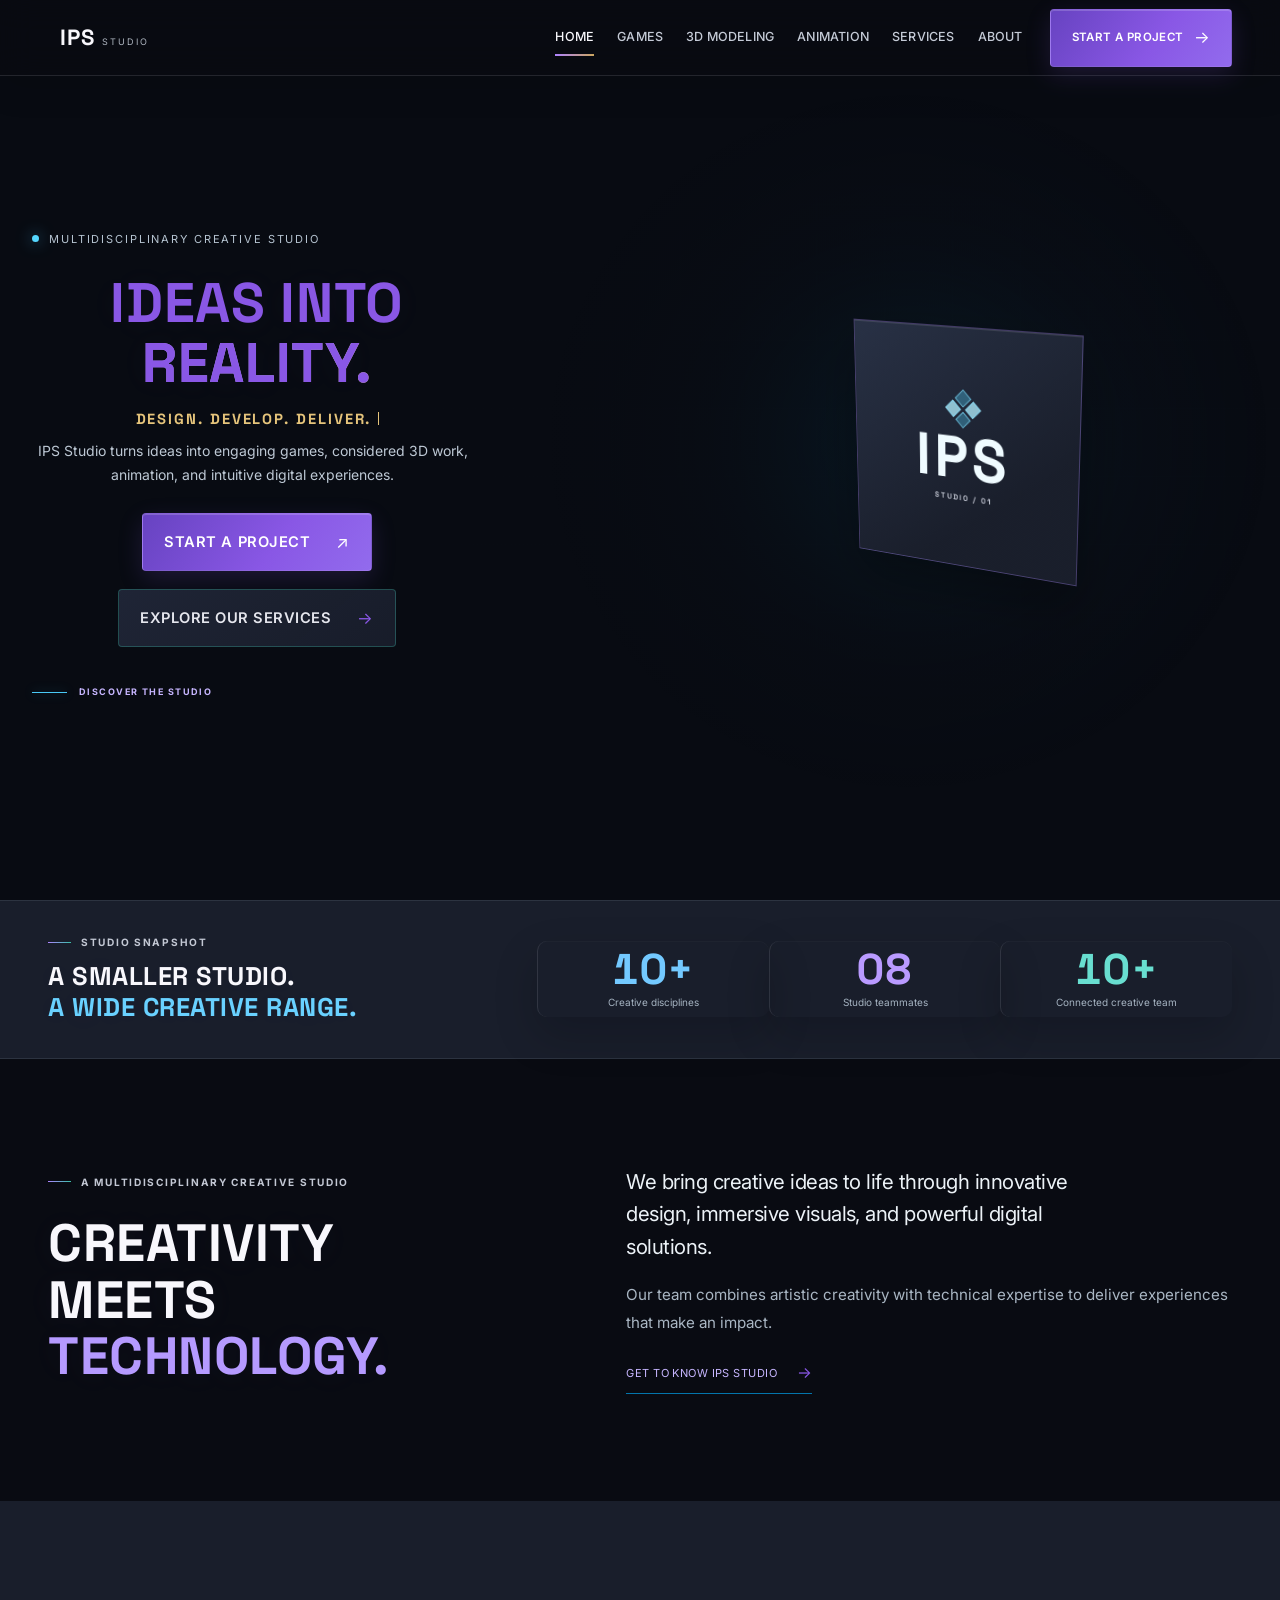
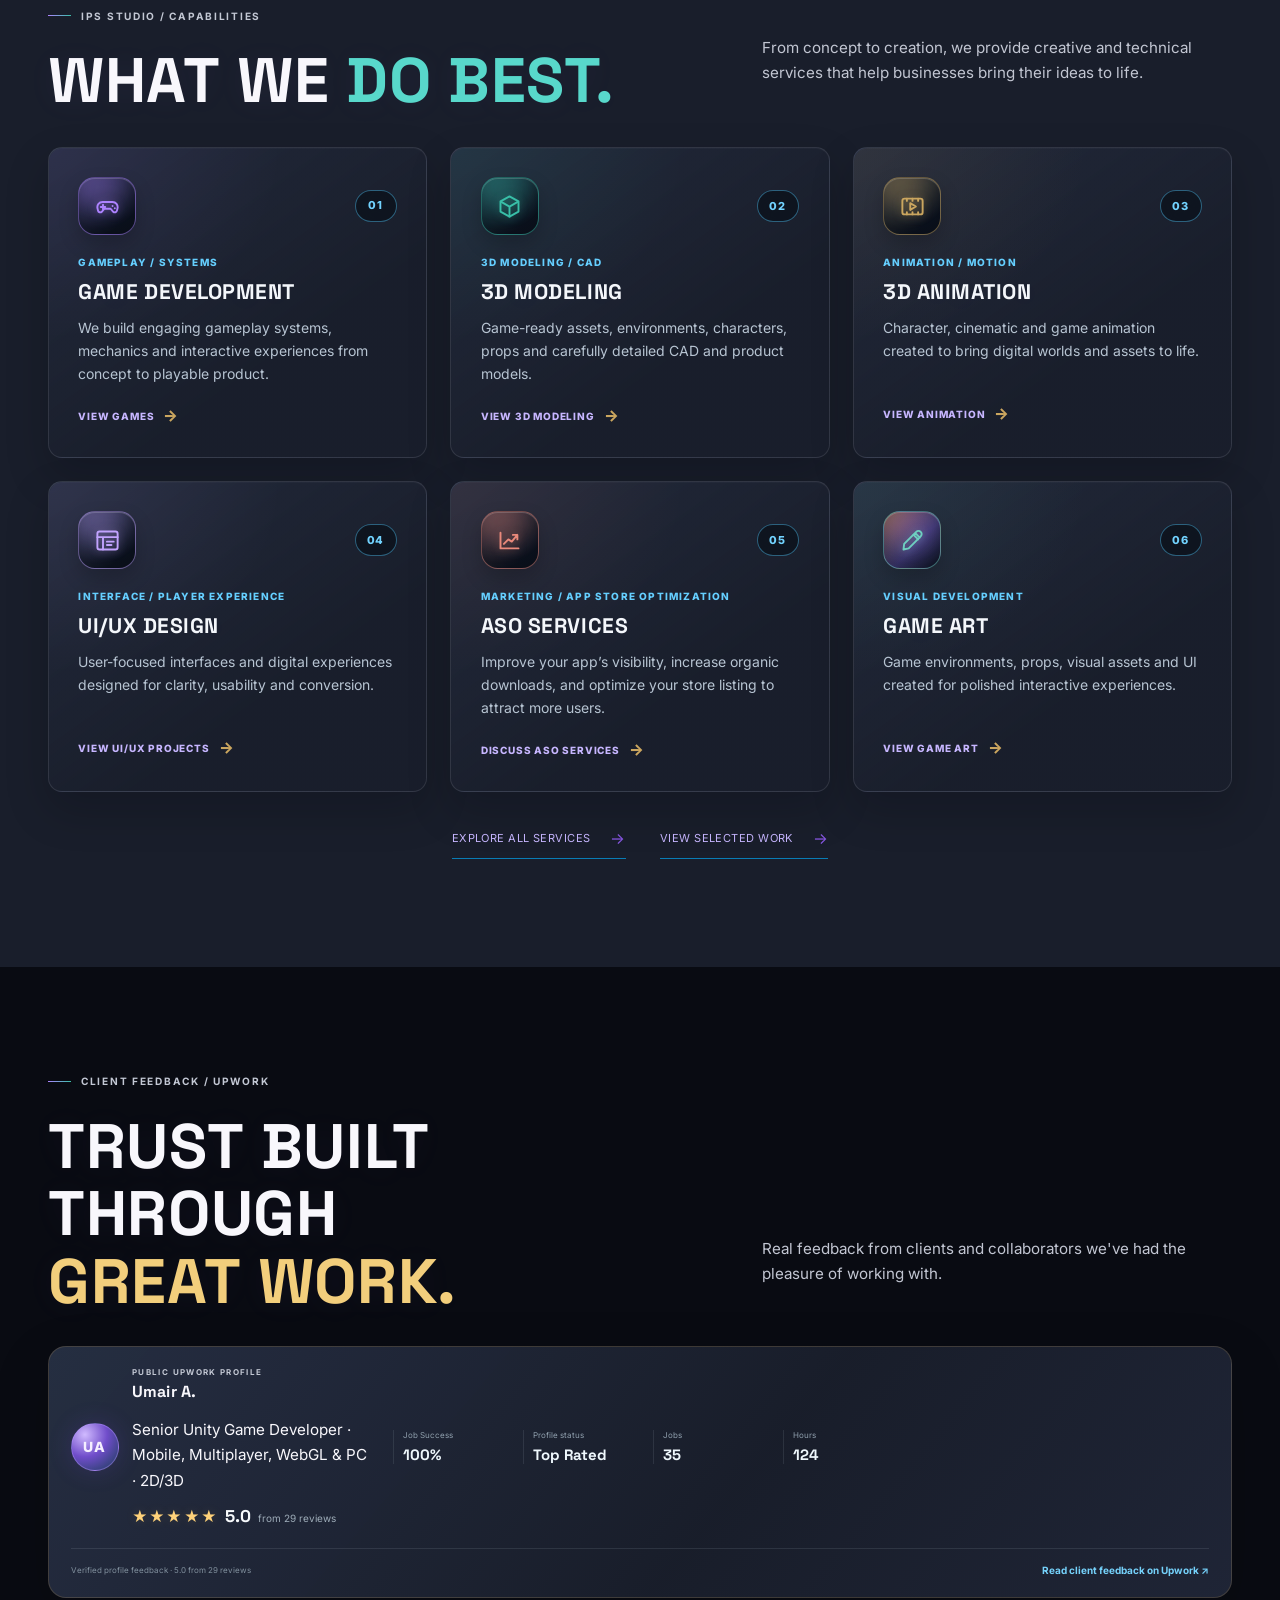
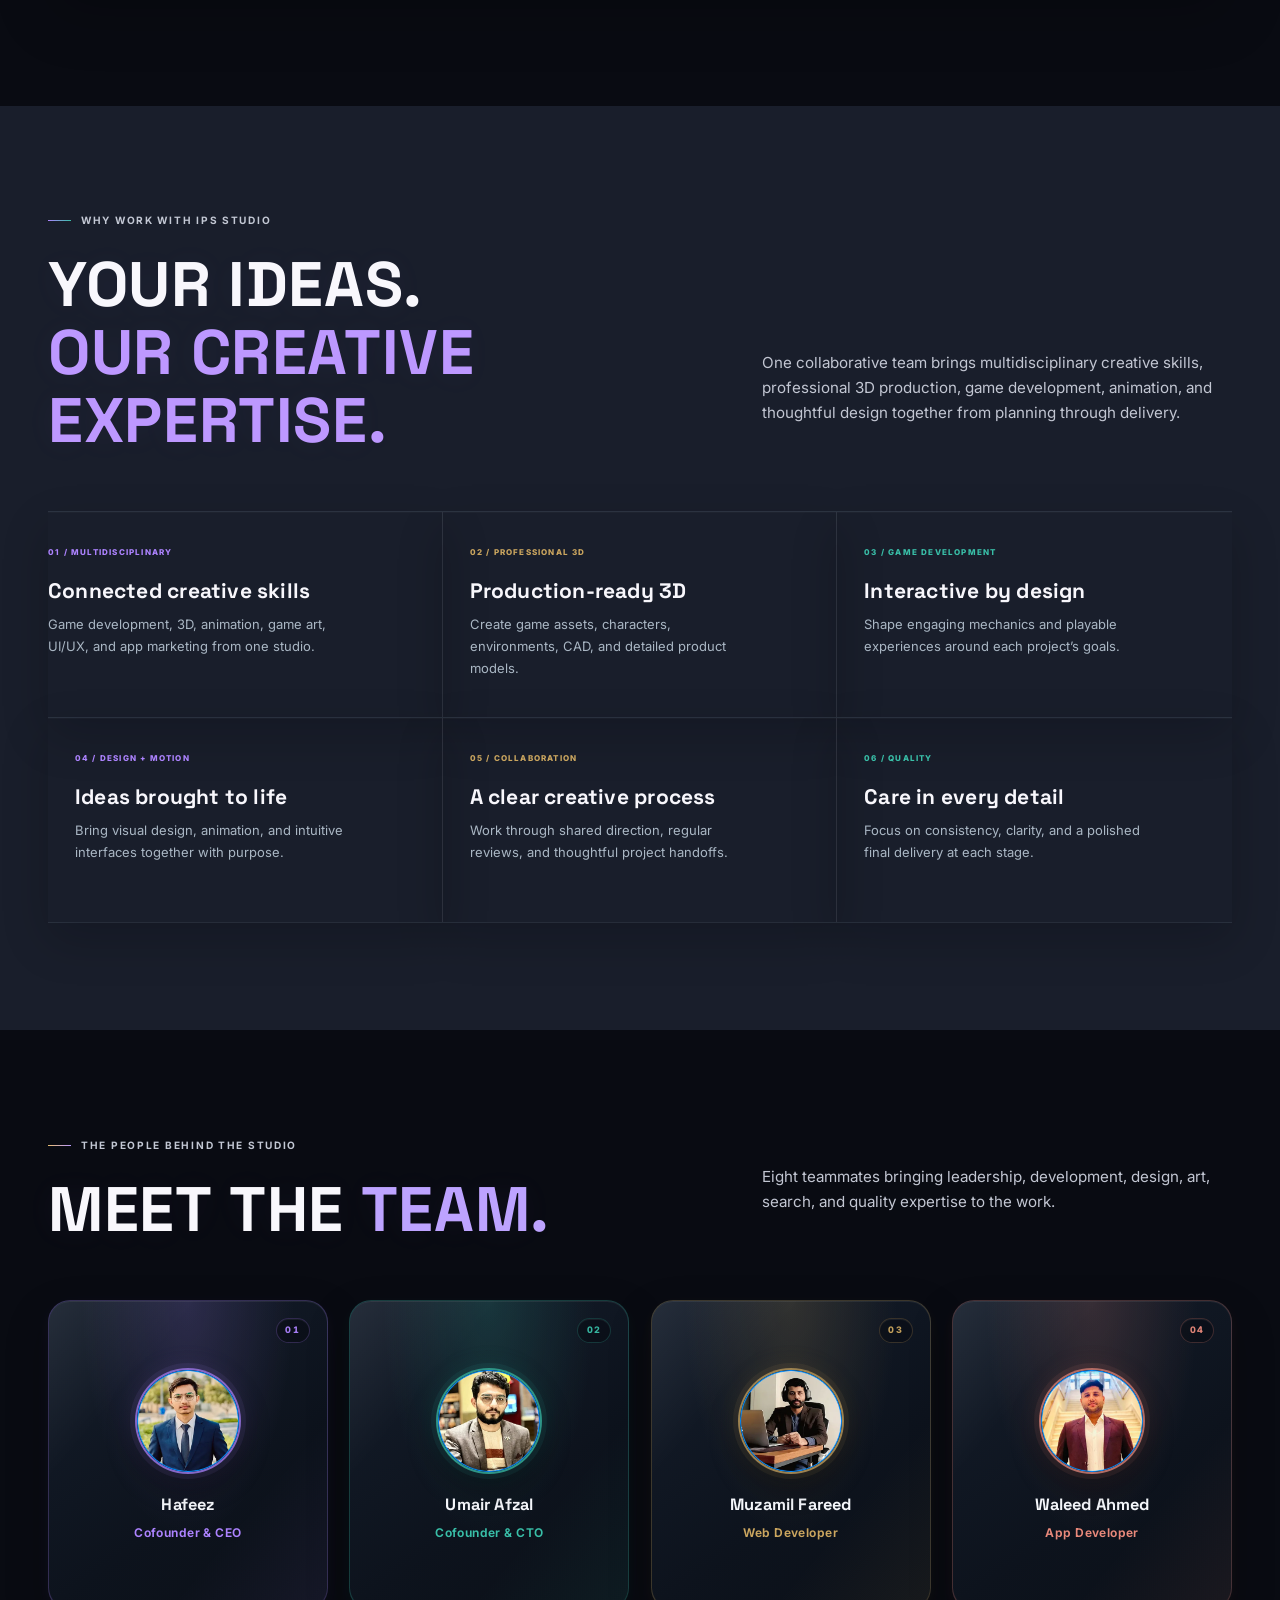
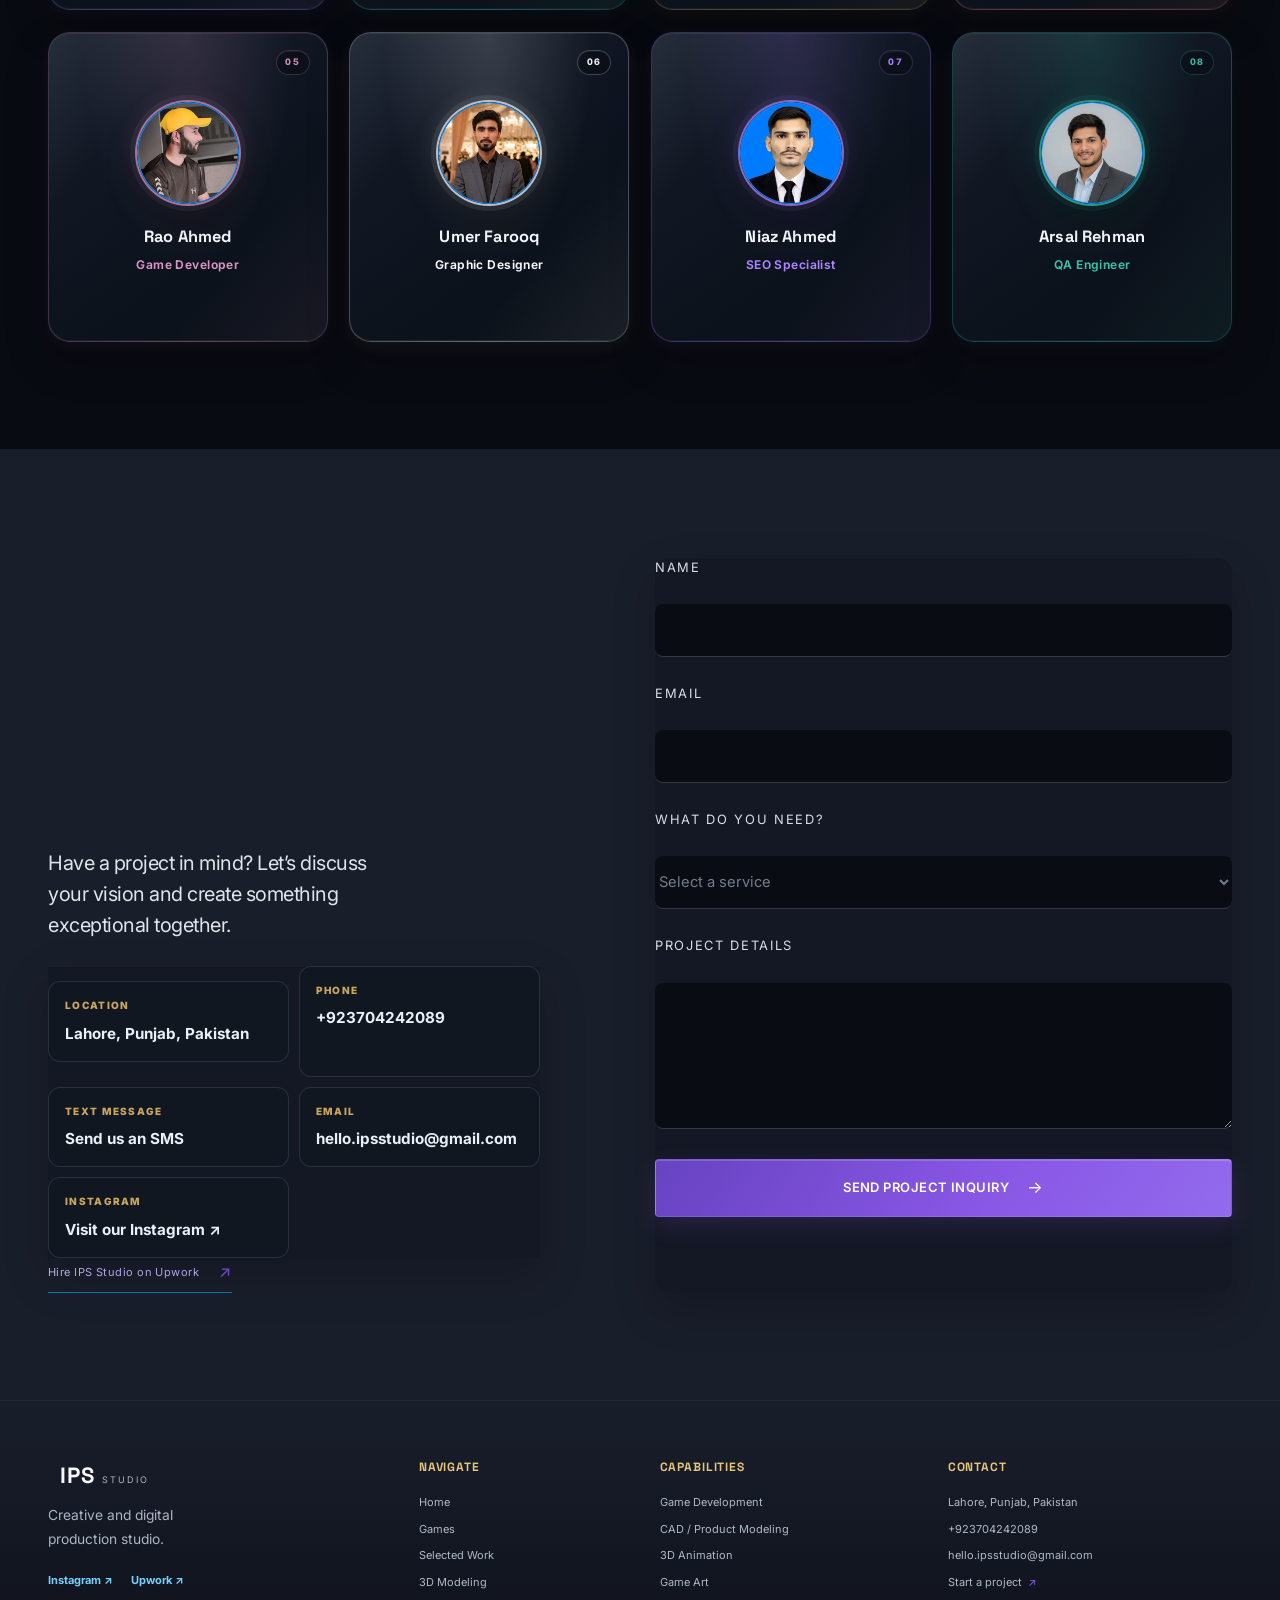
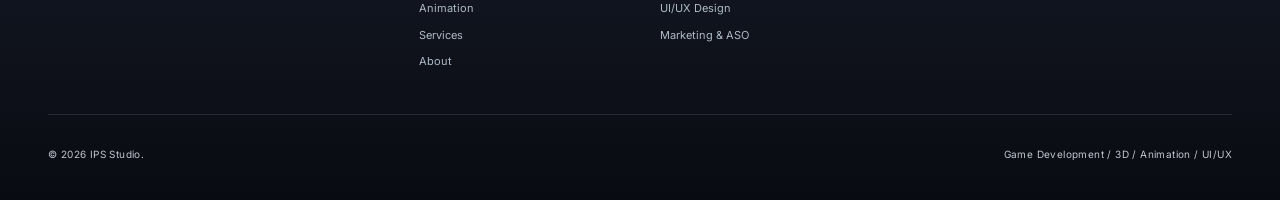
==== commit 2971a0f4: "Refine IPS Studio mobile navigation and portfolio visuals" ====
--- a/index.html
+++ b/index.html
@@ -57,8 +57,6 @@
             <a class="hero__scroll-link" href="#studio-highlights"><span class="scroll-cue__line"></span> DISCOVER THE STUDIO</a>
           </div>
           <div class="hero__visual" aria-hidden="true">
-            <div class="hero-orbit hero-orbit--outer"><span class="hero-orbit__node hero-orbit__node--top"></span><span class="hero-orbit__node hero-orbit__node--bottom"></span></div>
-            <div class="hero-orbit hero-orbit--inner"><span class="hero-orbit__node hero-orbit__node--left"></span><span class="hero-orbit__node hero-orbit__node--right"></span></div>
             <div class="hero-prism">
               <div class="hero-prism__face hero-prism__face--front"><span class="hero-prism__brand-mark"><i></i><i></i><i></i><i></i></span><strong>IPS</strong><small>STUDIO / 01</small><span class="hero-prism__scanline"></span></div>
               <div class="hero-prism__face hero-prism__face--back"><span>IDEA<br />→ FORM<br />→ FEELING</span></div>
@@ -67,13 +65,6 @@
               <div class="hero-prism__face hero-prism__face--top"><span class="hero-prism__topmark">✳</span><small>IMAGINE / BUILD</small></div>
               <div class="hero-prism__face hero-prism__face--bottom"><small>INFINITE PIXEL STUDIO</small></div>
             </div>
-            <span class="hero-chip hero-chip--game"><svg viewBox="0 0 24 24"><path d="M7.5 8h9a4.5 4.5 0 0 1 4.4 5.5l-.5 2.2a2 2 0 0 1-3.3 1L14.8 14H9.2l-2.3 2.7a2 2 0 0 1-3.3-1l-.5-2.2A4.5 4.5 0 0 1 7.5 8Z"/><path d="M8 10.5v4M6 12.5h4M16.5 11.5h.01M18.5 13.5h.01"/></svg><span>GAME SYSTEMS</span></span>
-            <span class="hero-chip hero-chip--model"><svg viewBox="0 0 24 24"><path d="m12 3 8 4.5v9L12 21l-8-4.5v-9L12 3Z"/><path d="m4.3 7.7 7.7 4.4 7.7-4.4M12 12.1V21"/></svg><span>3D / CAD</span></span>
-            <span class="hero-chip hero-chip--motion"><svg viewBox="0 0 24 24"><path d="M5 5h14v14H5zM10 9l5 3-5 3V9Z"/></svg><span>MOTION</span></span>
-            <span class="hero-chip hero-chip--interface"><svg viewBox="0 0 24 24"><rect x="3" y="4" width="18" height="16" rx="2"/><path d="M3 9h18M8 9v11M11.5 13h6M11.5 16h4"/></svg><span>UI / UX</span></span>
-            <span class="hero-chip hero-chip--technology"><svg viewBox="0 0 24 24"><path d="M12 3v3M12 18v3M3 12h3M18 12h3M5.64 5.64l2.12 2.12m8.48 8.48 2.12 2.12m0-12.72-2.12 2.12m-8.48 8.48-2.12 2.12"/><circle cx="12" cy="12" r="4.5"/><path d="m10.5 12 1.2 1.2 2.3-2.5"/></svg><span>CREATIVE TECHNOLOGY</span></span>
-            <span class="hero-chip hero-chip--digital"><svg viewBox="0 0 24 24"><rect x="3" y="4" width="18" height="14" rx="2"/><path d="M8 21h8m-4-3v3m-5-12h10m-10 4h6"/></svg><span>DIGITAL EXPERIENCES</span></span>
-            <div class="hero__visual-caption"><span>INFINITE PIXEL</span><span>DIGITAL EXPERIENCES</span></div>
           </div>
         </div>
       </section>
--- a/styles.css
+++ b/styles.css
@@ -9652,27 +9652,53 @@
 
 /* Page art direction: shared IPS language, individual capability palettes. */
 :root {
-  --ips-navy: #080d18;
-  --ips-charcoal: #151923;
-  --ips-purple: #8b5cf6;
-  --ips-violet: #a78bfa;
-  --ips-blue: #397bff;
-  --ips-cyan: #22d3ee;
-  --ips-teal: #2dd4bf;
-  --ips-gold: #e9b44c;
-  --ips-coral: #ff8066;
-  --ips-orange: #ff9b54;
-  --ips-pink: #f472b6;
-  --ips-white: #f5f5f7;
-  --ips-muted: #a1a1aa;
+  --ips-navy: #090b12;
+  --ips-charcoal: #191e2b;
+  --ips-surface: #202638;
+  --ips-graphite: #293247;
+  --ips-purple: #8957e5;
+  --ips-violet: #ad83ff;
+  --ips-blue: #71839e;
+  --ips-cyan: #83aab9;
+  --ips-teal: #39bfa8;
+  --ips-gold: #cba65f;
+  --ips-champagne: #e5c47b;
+  --ips-coral: #e9897b;
+  --ips-orange: #e7a36d;
+  --ips-pink: #d795c4;
+  --ips-white: #f8f7fc;
+  --ips-muted: #c2c6d2;
+  --ips-dim: #929bad;
+  --ips-navy-rgb: 9, 11, 18;
+  --ips-charcoal-rgb: 25, 30, 43;
+  --ips-surface-rgb: 32, 38, 56;
+  --ips-graphite-rgb: 41, 50, 71;
+  --ips-purple-rgb: 137, 87, 229;
+  --ips-violet-rgb: 173, 131, 255;
+  --ips-teal-rgb: 57, 191, 168;
+  --ips-gold-rgb: 203, 166, 95;
+  --ips-champagne-rgb: 229, 196, 123;
+  --ips-coral-rgb: 233, 137, 123;
+  --ips-pink-rgb: 215, 149, 196;
+  --ips-white-rgb: 248, 247, 252;
+  --ips-line: rgba(194, 198, 210, .14);
+  --ips-line-strong: rgba(194, 198, 210, .24);
+  --ips-glass: rgba(25, 30, 43, .94);
+  --ips-primary-gradient: linear-gradient(125deg, #6743c1, var(--ips-purple) 58%, #926bed);
+  --ips-primary-gradient-hover: linear-gradient(125deg, #7552d4, #936be9 60%, var(--ips-violet));
+  --ips-surface-gradient: linear-gradient(145deg, rgba(var(--ips-graphite-rgb), .58), rgba(var(--ips-charcoal-rgb), .96) 65%);
+  --ips-card-shadow: 0 18px 44px rgba(2, 4, 12, .2), inset 0 1px rgba(var(--ips-white-rgb), .025);
+  --ips-accent-shadow: 0 8px 24px rgba(var(--ips-purple-rgb), .17), inset 0 1px rgba(var(--ips-white-rgb), .18);
   --ink: var(--ips-navy);
   --ink-soft: var(--ips-charcoal);
-  --panel: var(--ips-charcoal);
+  --panel: var(--ips-surface);
   --paper: var(--ips-white);
   --muted: var(--ips-muted);
   --accent: var(--ips-purple);
-  --accent-strong: #7044df;
-  --blue: var(--ips-violet);
+  --accent-strong: #6940c7;
+  --blue: var(--ips-teal);
+  --line: var(--ips-line);
+  --line-bright: var(--ips-line-strong);
 }
 .catalog-page-hero {
   min-height: max(670px, 100svh);
@@ -10416,7 +10442,7 @@
 }
 .team-section .team-card,
 body[data-page="about"] .about-team__grid > .team-card {
-  --team-accent: 167, 139, 250;
+  --team-accent: var(--ips-violet-rgb);
   --team-rotate-x: 0deg;
   --team-rotate-y: 0deg;
   --team-lift: 0px;
@@ -10453,21 +10479,21 @@
   pointer-events: none;
 }
 .team-section .team-card:nth-child(4n + 1),
-body[data-page="about"] .about-team__grid > .team-card:nth-child(4n + 1) { --team-accent: 167, 139, 250; }
+body[data-page="about"] .about-team__grid > .team-card:nth-child(4n + 1) { --team-accent: var(--ips-violet-rgb); }
 .team-section .team-card:nth-child(4n + 2),
-body[data-page="about"] .about-team__grid > .team-card:nth-child(4n + 2) { --team-accent: 86, 209, 196; }
+body[data-page="about"] .about-team__grid > .team-card:nth-child(4n + 2) { --team-accent: var(--ips-teal-rgb); }
 .team-section .team-card:nth-child(4n + 3),
-body[data-page="about"] .about-team__grid > .team-card:nth-child(4n + 3) { --team-accent: 232, 190, 111; }
+body[data-page="about"] .about-team__grid > .team-card:nth-child(4n + 3) { --team-accent: var(--ips-gold-rgb); }
 .team-section .team-card:nth-child(4n),
-body[data-page="about"] .about-team__grid > .team-card:nth-child(4n) { --team-accent: 235, 139, 144; }
+body[data-page="about"] .about-team__grid > .team-card:nth-child(4n) { --team-accent: var(--ips-coral-rgb); }
 .team-section .team-card:nth-child(5),
-body[data-page="about"] .about-team__grid > .team-card:nth-child(5) { --team-accent: 240, 148, 188; }
+body[data-page="about"] .about-team__grid > .team-card:nth-child(5) { --team-accent: var(--ips-pink-rgb); }
 .team-section .team-card:nth-child(6),
-body[data-page="about"] .about-team__grid > .team-card:nth-child(6) { --team-accent: 198, 211, 225; }
+body[data-page="about"] .about-team__grid > .team-card:nth-child(6) { --team-accent: var(--ips-white-rgb); }
 .team-section .team-card:nth-child(7),
-body[data-page="about"] .about-team__grid > .team-card:nth-child(7) { --team-accent: 185, 151, 255; }
+body[data-page="about"] .about-team__grid > .team-card:nth-child(7) { --team-accent: var(--ips-violet-rgb); }
 .team-section .team-card:nth-child(8),
-body[data-page="about"] .about-team__grid > .team-card:nth-child(8) { --team-accent: 100, 207, 193; }
+body[data-page="about"] .about-team__grid > .team-card:nth-child(8) { --team-accent: var(--ips-teal-rgb); }
 .team-section .team-card__number,
 body[data-page="about"] .about-team__grid .team-card__number {
   z-index: 2;
@@ -10675,3 +10701,634 @@
   .team-section .team-card :is(.team-card__number, .team-card__portrait, h3, p),
   body[data-page="about"] .about-team__grid .team-card :is(.team-card__number, .team-card__portrait, h3, p) { opacity: 1 !important; translate: none !important; }
 }
+
+/* Jewelry portfolio accent uses the warm metal tones of its existing imagery. */
+body[data-page="modeling"] .portfolio3d-card[data-project-id="organic-textured-jewelry"] {
+  border-color: rgba(214, 177, 105, .34);
+  background: linear-gradient(155deg, #1b1b20 0%, #141821 62%, #191820 100%);
+}
+
+body[data-page="modeling"] .portfolio3d-card[data-project-id="organic-textured-jewelry"]:hover,
+body[data-page="modeling"] .portfolio3d-card[data-project-id="organic-textured-jewelry"]:focus-within {
+  border-color: rgba(230, 198, 133, .72);
+  box-shadow: 0 22px 52px rgba(0, 0, 0, .36), 0 0 0 1px rgba(214, 177, 105, .12), 0 0 28px rgba(194, 151, 72, .1);
+}
+
+body[data-page="modeling"] .portfolio3d-card[data-project-id="organic-textured-jewelry"] .portfolio3d-card__media {
+  background: #f0efec;
+}
+
+body[data-page="modeling"] .portfolio3d-card[data-project-id="organic-textured-jewelry"] .portfolio3d-card__media img,
+body[data-page="modeling"] .portfolio3d-card[data-project-id="organic-textured-jewelry"] .portfolio3d-card__icon {
+  object-fit: contain;
+}
+
+body[data-page="modeling"] .portfolio3d-card[data-project-id="organic-textured-jewelry"] .portfolio3d-card__index {
+  border-color: rgba(232, 199, 130, .55);
+  color: #f5dcaa;
+}
+
+body[data-page="modeling"] .portfolio3d-card[data-project-id="organic-textured-jewelry"] .portfolio3d-card__copy small:not(.portfolio3d-card__artist) {
+  color: #e0c48f;
+}
+
+body[data-page="modeling"] .portfolio3d-card[data-project-id="organic-textured-jewelry"] .portfolio3d-card__cta {
+  background: #d9b86f;
+  color: #17130b;
+}
+
+body[data-page="modeling"] .portfolio3d-card[data-project-id="organic-textured-jewelry"] .portfolio3d-card__cta:hover {
+  background: #f0d79f;
+  box-shadow: 0 8px 26px rgba(194, 151, 72, .25);
+}
+
+body[data-page="modeling"] .portfolio3d-card[data-collection="cad"] {
+  border-color: rgba(214, 177, 105, .3);
+  background: linear-gradient(155deg, #1b1b20 0%, #141821 62%, #191820 100%);
+}
+body[data-page="modeling"] .portfolio3d-card[data-collection="cad"]:hover,
+body[data-page="modeling"] .portfolio3d-card[data-collection="cad"]:focus-within {
+  border-color: rgba(230, 198, 133, .72);
+  box-shadow: 0 22px 52px rgba(0, 0, 0, .36), 0 0 0 1px rgba(214, 177, 105, .12), 0 0 28px rgba(194, 151, 72, .1);
+}
+body[data-page="modeling"] .portfolio3d-card[data-collection="cad"] .portfolio3d-card__media {
+  background: #f0efec;
+}
+body[data-page="modeling"] .portfolio3d-card[data-collection="cad"] .portfolio3d-card__media img,
+body[data-page="modeling"] .portfolio3d-card[data-collection="cad"] .portfolio3d-card__icon {
+  object-fit: contain;
+}
+body[data-page="modeling"] .portfolio3d-card .portfolio3d-card__body {
+  grid-template-columns: 58px minmax(0, 1fr);
+  grid-template-areas: "thumb copy" "thumb cta";
+  align-items: start;
+  gap: 8px 14px;
+  padding: 18px;
+}
+body[data-page="modeling"] .portfolio3d-card .portfolio3d-card__icon {
+  grid-area: thumb;
+  width: 58px;
+  margin-top: 2px;
+}
+body[data-page="modeling"] .portfolio3d-card .portfolio3d-card__copy {
+  grid-area: copy;
+  align-self: end;
+  gap: 5px;
+}
+body[data-page="modeling"] .portfolio3d-card .portfolio3d-card__copy strong {
+  display: -webkit-box;
+  overflow: hidden;
+  font-size: clamp(15px, 1.18vw, 18px);
+  line-height: 1.2;
+  overflow-wrap: break-word;
+  word-break: normal;
+  -webkit-box-orient: vertical;
+  -webkit-line-clamp: 2;
+}
+body[data-page="modeling"] .portfolio3d-card .portfolio3d-card__copy small {
+  font-size: 8px;
+  line-height: 1.4;
+  overflow-wrap: break-word;
+  word-break: normal;
+}
+body[data-page="modeling"] .portfolio3d-card .portfolio3d-card__cta {
+  grid-area: cta;
+  justify-self: end;
+  min-height: 36px;
+  padding: 0 12px;
+}
+body[data-page="modeling"] .portfolio3d-card[data-collection="cad"] .portfolio3d-card__index {
+  border-color: rgba(232, 199, 130, .55);
+  color: #f5dcaa;
+}
+body[data-page="modeling"] .portfolio3d-card[data-collection="cad"] .portfolio3d-card__copy > small:not(.portfolio3d-card__artist) {
+  color: #e0c48f;
+}
+body[data-page="modeling"] .portfolio3d-card[data-collection="cad"] .portfolio3d-card__cta {
+  background: #d9b86f;
+  color: #17130b;
+}
+body[data-page="modeling"] .portfolio3d-card[data-collection="cad"] .portfolio3d-card__cta:hover {
+  background: #f0d79f;
+  box-shadow: 0 8px 26px rgba(194, 151, 72, .25);
+}
+
+body[data-page="modeling"] .modeling-page__filters {
+  flex-wrap: nowrap;
+  margin: 24px 0 8px;
+  padding-bottom: 8px;
+  white-space: nowrap;
+}
+body[data-page="modeling"] .modeling-page__filters .home-games__filter {
+  gap: 8px;
+}
+body[data-page="modeling"] .modeling-page__filters .home-games__filter small {
+  padding-left: 8px;
+  border-left: 1px solid rgba(255, 255, 255, .15);
+  color: #8d99a8;
+  font-size: 9px;
+  font-weight: 700;
+  letter-spacing: .02em;
+}
+body[data-page="modeling"] .modeling-page__filters .home-games__filter[aria-pressed="true"] small {
+  color: currentColor;
+  opacity: .78;
+}
+body[data-page="modeling"] .modeling-page__filters .home-games__filter:focus-visible {
+  outline: 2px solid #8bdcff;
+  outline-offset: 3px;
+}
+body[data-page="modeling"] .modeling-page__status {
+  min-height: 20px;
+  margin: 0 0 18px;
+  color: #9aa9b9;
+  font-size: 11px;
+}
+body[data-page="modeling"] .portfolio3d-card.modeling-filter-hidden {
+  display: none !important;
+}
+body[data-page="modeling"] .portfolio3d-card.modeling-filter-entering {
+  animation: modeling-filter-arrive .28s ease both;
+  animation-delay: calc(var(--modeling-filter-index, 0) * 12ms);
+}
+@keyframes modeling-filter-arrive {
+  from { opacity: 0; transform: translateY(8px); }
+  to { opacity: 1; transform: translateY(0); }
+}
+
+@media (min-width: 701px) and (max-width: 1050px) {
+  body[data-page="modeling"] .portfolio3d-grid {
+    grid-template-columns: repeat(2, minmax(0, 1fr));
+  }
+}
+
+@media (max-width: 700px) {
+  body[data-page="modeling"] .modeling-page__filters {
+    margin-top: 18px;
+    -webkit-overflow-scrolling: touch;
+    scroll-padding-inline: 12px;
+  }
+}
+
+@media (prefers-reduced-motion: reduce) {
+  body[data-page="modeling"] .portfolio3d-card.modeling-filter-entering {
+    animation: none !important;
+  }
+}
+
+/* IPS Studio visual system — shared palette and dimensional surfaces. */
+html { background: var(--ips-navy); }
+body {
+  background:
+    radial-gradient(ellipse at 86% -12%, rgba(var(--ips-purple-rgb), .09), transparent 36%),
+    radial-gradient(ellipse at 2% 32%, rgba(var(--ips-teal-rgb), .035), transparent 30%),
+    var(--ips-navy);
+  color: var(--ips-white);
+}
+::selection { background: rgba(var(--ips-purple-rgb), .48); color: var(--ips-white); }
+body :is(h1, h2, h3, h4, h5, h6, .section-title) { text-shadow: 0 2px 30px rgba(var(--ips-violet-rgb), .06); }
+body :is(.section-title, .catalog-page-hero h1, .services-page-hero h1) { color: var(--ips-white); }
+.eyebrow { color: #c3c8d4; }
+.eyebrow-dash { background: linear-gradient(90deg, var(--ips-violet), var(--ips-teal)); }
+.eyebrow-dot { background: var(--ips-gold); box-shadow: 0 0 12px rgba(var(--ips-gold-rgb), .42); }
+.section-title em { color: var(--ips-violet); }
+
+/* Navigation, focus states and shared controls. */
+.site-header,
+.site-header.is-scrolled {
+  border-bottom-color: var(--ips-line);
+  background: rgba(var(--ips-navy-rgb), .83);
+  box-shadow: 0 12px 34px rgba(3, 5, 12, .12);
+}
+.main-nav > a:not(.button) { color: #c5cbd7; }
+.main-nav > a:not(.button):hover,
+.main-nav > a:not(.button).is-active,
+.main-nav > a:not(.button):focus-visible { color: var(--ips-white); }
+.main-nav > a:not(.button).is-active::after { background: linear-gradient(90deg, var(--ips-violet), var(--ips-gold)); }
+.menu-toggle { border-color: var(--ips-line-strong); background: rgba(var(--ips-surface-rgb), .82); }
+.menu-toggle:hover,
+.menu-toggle:focus-visible { border-color: var(--ips-violet); background: rgba(var(--ips-purple-rgb), .14); }
+.main-nav.is-open { border-color: var(--ips-line-strong); background: rgba(var(--ips-navy-rgb), .97); }
+body :is(a, button, input, select, textarea):focus-visible { outline-color: var(--ips-champagne); }
+
+body .button--primary,
+body .main-nav > .nav-cta,
+body .contact-form__submit,
+body .portfolio-expand-toggle,
+body .project-expansion-toggle {
+  border-color: rgba(255, 255, 255, .12);
+  background: var(--ips-primary-gradient);
+  color: #fff;
+  box-shadow: var(--ips-accent-shadow);
+}
+body .button--primary:hover,
+body .main-nav > .nav-cta:hover,
+body .contact-form__submit:hover,
+body .portfolio-expand-toggle:hover,
+body .project-expansion-toggle:hover {
+  border-color: rgba(var(--ips-champagne-rgb), .42);
+  background: var(--ips-primary-gradient-hover);
+  box-shadow: 0 15px 34px rgba(var(--ips-purple-rgb), .3), inset 0 1px rgba(var(--ips-white-rgb), .24);
+}
+body :is(.button--outline, .animation-card__view, .portfolio-project__action) {
+  border-color: rgba(var(--ips-teal-rgb), .3);
+  background: linear-gradient(140deg, rgba(var(--ips-surface-rgb), .96), rgba(var(--ips-charcoal-rgb), .94));
+  color: #e5e6ed;
+}
+body :is(.button--outline, .animation-card__view, .portfolio-project__action):hover {
+  border-color: rgba(var(--ips-champagne-rgb), .62);
+  background: linear-gradient(140deg, rgba(var(--ips-teal-rgb), .11), rgba(var(--ips-surface-rgb), .97));
+  color: var(--ips-white);
+}
+body :is(.button--text, .text-link, .about-capability__link, .hero__scroll-link) { color: #c7b6ff; }
+body :is(.button--text, .text-link, .about-capability__link, .hero__scroll-link):hover { color: var(--ips-teal); }
+
+/* Cinematic page openings, with a different restrained accent by discipline. */
+.hero--studio,
+.catalog-page-hero,
+.services-page-hero,
+body[data-page="about"] .about-hero {
+  background-color: var(--ips-navy);
+  background-image:
+    radial-gradient(ellipse at 77% 35%, rgba(var(--ips-purple-rgb), .12), transparent 34%),
+    radial-gradient(ellipse at 80% 78%, rgba(var(--ips-teal-rgb), .07), transparent 31%),
+    linear-gradient(135deg, #0b1020, #101523 55%, #0b1020);
+}
+.catalog-page-hero--games { --hero-accent: var(--ips-gold); --hero-secondary: var(--ips-violet); }
+.catalog-page-hero--modeling { --hero-accent: var(--ips-teal); --hero-secondary: var(--ips-champagne); }
+.catalog-page-hero--animation { --hero-accent: var(--ips-violet); --hero-secondary: var(--ips-coral); }
+.catalog-page-hero--games,
+.catalog-page-hero--modeling,
+.catalog-page-hero--animation,
+.services-page-hero { background-color: var(--ips-navy); }
+body .services-page-hero h1 span { color: var(--ips-champagne); }
+body[data-page="about"] .about-hero__title span {
+  color: transparent;
+  background: linear-gradient(100deg, var(--ips-teal), var(--ips-violet) 62%, var(--ips-champagne));
+  -webkit-background-clip: text;
+  background-clip: text;
+}
+body[data-page="home"] .hero--studio .hero__title .hero-title__ideas { color: var(--ips-white); }
+body[data-page="home"] .hero--studio .hero__title .hero-title__into { color: var(--ips-teal); }
+body[data-page="home"] .hero--studio .hero__title .hero-title__reality {
+  color: transparent;
+  background: linear-gradient(100deg, var(--ips-violet), color-mix(in srgb, var(--ips-violet) 48%, var(--ips-white)) 70%, var(--ips-champagne));
+  -webkit-background-clip: text;
+  background-clip: text;
+}
+body[data-page="home"] .hero--studio .hero__typewriter { color: var(--ips-champagne); }
+body[data-page="home"] .hero--studio .hero__typewriter .typewriter__cursor { border-color: var(--ips-teal); }
+.hero-prism__face { border-color: rgba(var(--ips-violet-rgb), .35); background: linear-gradient(145deg, color-mix(in srgb, var(--ips-purple) 30%, var(--ips-surface)) , rgba(var(--ips-charcoal-rgb), .96) 55%, rgba(var(--ips-navy-rgb), .98)); box-shadow: inset 0 0 36px rgba(var(--ips-purple-rgb), .12), inset 0 1px rgba(var(--ips-white-rgb), .16); }
+.hero-prism__face--front strong { text-shadow: 0 0 26px rgba(var(--ips-violet-rgb), .24); }
+.hero-prism__scanline { background: linear-gradient(90deg, transparent, rgba(var(--ips-teal-rgb), .72), transparent); box-shadow: 0 0 14px rgba(var(--ips-teal-rgb), .35); }
+.hero-orbit { border-color: rgba(var(--ips-violet-rgb), .2); }
+.hero-orbit__node { border-color: rgba(var(--ips-champagne-rgb), .78); background: var(--ips-gold); box-shadow: 0 0 14px 3px rgba(var(--ips-gold-rgb), .28); }
+.hero-chip { border-color: var(--ips-line-strong); background: linear-gradient(120deg, rgba(var(--ips-surface-rgb), .94), rgba(var(--ips-charcoal-rgb), .88)); color: #d8dce5; }
+.hero-chip--game svg { stroke: var(--ips-gold); filter: drop-shadow(0 0 7px rgba(var(--ips-gold-rgb), .32)); }
+.hero-chip--model svg { stroke: var(--ips-teal); filter: drop-shadow(0 0 7px rgba(var(--ips-teal-rgb), .28)); }
+.hero-chip--motion svg { stroke: var(--ips-violet); filter: drop-shadow(0 0 7px rgba(var(--ips-violet-rgb), .3)); }
+.hero-chip--interface svg { stroke: var(--ips-pink); filter: drop-shadow(0 0 7px rgba(var(--ips-violet-rgb), .22)); }
+.hero-chip--technology svg { stroke: var(--ips-champagne); filter: drop-shadow(0 0 7px rgba(var(--ips-gold-rgb), .28)); }
+.hero-chip--digital svg { stroke: var(--ips-cyan); filter: drop-shadow(0 0 7px rgba(var(--ips-teal-rgb), .24)); }
+
+/* The homepage uses atmosphere to distinguish sections without competing with art. */
+body[data-page="home"] .studio-highlights { background: linear-gradient(100deg, rgba(var(--ips-purple-rgb), .055), transparent 38%, rgba(var(--ips-teal-rgb), .04)), var(--ips-charcoal); }
+body[data-page="home"] .studio-intro { background: radial-gradient(ellipse at 8% 62%, rgba(var(--ips-teal-rgb), .075), transparent 30%), radial-gradient(ellipse at 91% 28%, rgba(var(--ips-purple-rgb), .08), transparent 30%), var(--ips-navy); }
+body[data-page="home"] .services-showcase { background: radial-gradient(ellipse at 80% 42%, rgba(var(--ips-purple-rgb), .07), transparent 36%), var(--ips-charcoal); }
+body[data-page="home"] .client-feedback { background: radial-gradient(ellipse at 7% 50%, rgba(var(--ips-gold-rgb), .06), transparent 32%), var(--ips-navy); }
+body[data-page="home"] .studio-process { background: radial-gradient(ellipse at 94% 18%, rgba(var(--ips-purple-rgb), .08), transparent 31%), radial-gradient(ellipse at 5% 85%, rgba(var(--ips-teal-rgb), .045), transparent 30%), var(--ips-charcoal); }
+body[data-page="home"] .team-section { background: radial-gradient(ellipse at 12% 18%, rgba(var(--ips-violet-rgb), .065), transparent 34%), var(--ips-navy); }
+body[data-page="home"] .contact { background: radial-gradient(ellipse at 90% 48%, rgba(var(--ips-teal-rgb), .065), transparent 35%), radial-gradient(ellipse at 7% 78%, rgba(var(--ips-purple-rgb), .07), transparent 34%), var(--ips-charcoal); }
+.studio-highlight--disciplines strong { color: var(--ips-violet); }
+.studio-highlight--teammates strong { color: var(--ips-gold); }
+.studio-highlight--connected strong { color: var(--ips-teal); }
+.studio-process__step > span { color: var(--ips-violet); }
+.studio-process__step:nth-child(3n + 2) > span { color: var(--ips-gold); }
+.studio-process__step:nth-child(3n) > span { color: var(--ips-teal); }
+.contact__intro .section-title em { color: var(--ips-teal); }
+
+/* Discipline accents stay limited to a small set of related tones. */
+.service-card:nth-child(6n + 1), .service-card--home:nth-child(6n + 1) { --service-accent: var(--ips-violet); }
+.service-card:nth-child(6n + 2), .service-card--home:nth-child(6n + 2) { --service-accent: var(--ips-teal); }
+.service-card:nth-child(6n + 3), .service-card--home:nth-child(6n + 3) { --service-accent: var(--ips-gold); }
+.service-card:nth-child(6n + 4), .service-card--home:nth-child(6n + 4) { --service-accent: color-mix(in srgb, var(--ips-violet) 72%, var(--ips-white)); }
+.service-card:nth-child(6n + 5), .service-card--home:nth-child(6n + 5) { --service-accent: var(--ips-coral); }
+.service-card:nth-child(6n + 6), .service-card--home:nth-child(6n + 6) { --service-accent: color-mix(in srgb, var(--ips-teal) 72%, var(--ips-white)); }
+body[data-page="services"] .service-card-row__number { color: var(--ips-gold); }
+body[data-page="services"] .service-card-row__copy > small { color: var(--ips-teal); }
+body[data-page="services"] .service-card-row__cta { color: #c7b6ff; }
+body[data-page="services"] .service-card-row__cta span { color: var(--ips-gold); }
+
+/* Shared dimensional panels for every portfolio and studio section. */
+body :is(.service-card, .service-card-row, .portfolio3d-card, .animation-page-card, .game-card--catalog, .portfolio-project-card, .about-value, .about-capability, .studio-process__step, .studio-highlight, .upwork-summary, .contact-form, .contact-details, .portfolio3d-dialog__shell, .dev-case-dialog__shell) {
+  border-color: var(--ips-line);
+  box-shadow: var(--ips-card-shadow);
+}
+body .service-card--home,
+body .service-card,
+body .service-card-row,
+body .portfolio3d-card,
+body .animation-page-card,
+body .game-card--catalog,
+body .portfolio-project-card,
+body .about-value,
+body .about-capability {
+  background-color: var(--ips-charcoal);
+  background-image: var(--ips-surface-gradient);
+}
+body .portfolio3d-card:hover,
+body .portfolio3d-card:focus-within { border-color: rgba(var(--ips-violet-rgb), .55); box-shadow: 0 24px 52px rgba(2, 4, 12, .3), 0 0 26px rgba(var(--ips-purple-rgb), .09); }
+body .animation-page-card:hover,
+body .animation-page-card:focus-within,
+body .game-card--catalog:hover,
+body .game-card--catalog:focus-within,
+body .portfolio-project-card:hover,
+body .portfolio-project-card:focus-within { border-color: rgba(var(--ips-teal-rgb), .44); box-shadow: 0 22px 48px rgba(2, 4, 12, .29), 0 0 24px rgba(var(--ips-teal-rgb), .075); }
+body .service-card:hover,
+body .service-card:focus-within,
+body .service-card-row:hover,
+body .service-card-row:focus-within,
+body .about-value:hover,
+body .about-capability:hover { border-color: rgba(var(--ips-gold-rgb), .42); box-shadow: 0 22px 48px rgba(2, 4, 12, .28), 0 0 24px rgba(var(--ips-gold-rgb), .06); }
+body .portfolio3d-card__body { background: linear-gradient(130deg, var(--ips-graphite), var(--ips-charcoal) 78%); }
+body .portfolio3d-card__icon,
+body .portfolio-project-card__image,
+body .animation-page-card__media,
+body .game-card__visual { background-color: var(--ips-navy); }
+body .portfolio3d-card__copy strong,
+body .animation-page-card__copy h2,
+body .portfolio-project-card__copy h3 { color: var(--ips-white); }
+body .portfolio3d-card__copy small,
+body .animation-page-card__copy small,
+body .portfolio-project-card__description { color: var(--ips-muted); }
+body .portfolio3d-card__index,
+body .portfolio-project-card__number { border-color: rgba(var(--ips-champagne-rgb), .32); color: var(--ips-champagne); }
+body .portfolio3d-card__cta,
+body .animation-page-card__cta,
+body .service-card__cta { color: #c7b6ff; }
+body .portfolio3d-card__cta span,
+body .animation-page-card__cta span,
+body .service-card__cta span { color: var(--ips-gold); }
+body .portfolio3d-dialog__shell,
+body .dev-case-dialog__shell { border-color: var(--ips-line-strong); background: linear-gradient(145deg, var(--ips-surface), var(--ips-charcoal) 72%); box-shadow: 0 32px 100px rgba(0, 0, 0, .5); }
+body .portfolio3d-dialog__close { border-color: rgba(var(--ips-violet-rgb), .34); background: var(--ips-charcoal); }
+body .portfolio3d-dialog__thumb[aria-pressed="true"],
+body .portfolio3d-dialog__thumb:hover { border-color: var(--ips-teal); }
+
+/* Forms, credibility panel, About and Contact share the same quiet surfaces. */
+body .contact-form,
+body .contact-details,
+body .upwork-summary { border-color: var(--ips-line); background-color: rgba(20, 24, 36, .88); }
+body .contact-form :is(input, select, textarea) { border-color: var(--ips-line-strong); background: rgba(var(--ips-navy-rgb), .82); color: var(--ips-white); }
+body .contact-form :is(input, select, textarea):focus { border-color: rgba(var(--ips-violet-rgb), .72); box-shadow: 0 0 0 3px rgba(var(--ips-purple-rgb), .14); }
+body .contact-form :is(input, textarea)::placeholder { color: #8490a3; }
+body .contact-details small { color: var(--ips-gold); }
+body .client-feedback .upwork-summary { border-color: rgba(var(--ips-gold-rgb), .2); background: linear-gradient(130deg, rgba(var(--ips-graphite-rgb), .9), rgba(var(--ips-charcoal-rgb), .98) 58%, rgba(var(--ips-surface-rgb), .96)); }
+body .upwork-summary__identity .upwork-profile__avatar { border-color: rgba(var(--ips-gold-rgb), .5); }
+body[data-page="about"] .about-values { background: radial-gradient(ellipse at 10% 30%, rgba(var(--ips-purple-rgb), .06), transparent 34%), var(--ips-navy); }
+body[data-page="about"] .about-work { background: radial-gradient(ellipse at 85% 48%, rgba(var(--ips-gold-rgb), .05), transparent 34%), var(--ips-charcoal); }
+body[data-page="about"] .about-team { background: radial-gradient(ellipse at 12% 22%, rgba(var(--ips-teal-rgb), .055), transparent 34%), var(--ips-navy); }
+body[data-page="about"] .about-cta { background: radial-gradient(ellipse at 80% 45%, rgba(var(--ips-purple-rgb), .1), transparent 36%), var(--ips-charcoal); }
+body[data-page="about"] .about-values .about-section__title em { color: var(--ips-violet); }
+body[data-page="about"] .about-team .about-section__title em { color: var(--ips-teal); }
+body[data-page="about"] .about-work .about-section__title em { color: var(--ips-gold); }
+
+/* Filters, category chips and project actions use the violet-and-teal system. */
+body :is(.portfolio-filter, .home-games__filter) { border-color: rgba(var(--ips-violet-rgb), .24); background: var(--ips-charcoal); color: #d4d7e0; }
+body :is(.portfolio-filter, .home-games__filter):hover:not(.is-active):not([aria-pressed="true"]) { border-color: rgba(var(--ips-teal-rgb), .58); color: var(--ips-white); }
+body :is(.portfolio-filter.is-active, .portfolio-filter[aria-pressed="true"], .home-games__filter.is-active, .home-games__filter[aria-pressed="true"]) {
+  border-color: rgba(var(--ips-white-rgb), .2);
+  background: var(--ips-primary-gradient);
+  color: #fff;
+  box-shadow: 0 8px 22px rgba(var(--ips-purple-rgb), .22), inset 0 1px rgba(var(--ips-white-rgb), .12);
+}
+body .portfolio-project__action { border-color: rgba(var(--ips-gold-rgb), .3); }
+body .portfolio-project__action:hover { border-color: var(--ips-gold); }
+body .project-expansion-toggle__arrow,
+body .portfolio-project__action span,
+body .game-card__link span { color: var(--ips-gold); }
+body .game-card__link:hover,
+body .game-card:focus-within .game-card__link { color: var(--ips-teal); }
+
+.site-footer { border-top-color: var(--ips-line); background: linear-gradient(180deg, var(--ips-charcoal), var(--ips-navy)); }
+.footer__column h2 { color: var(--ips-champagne); }
+.footer__column a:hover,
+.footer__column a:focus-visible { color: var(--ips-teal); }
+.footer__bottom { border-top-color: var(--ips-line); color: var(--ips-muted); }
+
+@media (hover: hover) and (pointer: fine) {
+  body :is(.portfolio3d-card, .animation-page-card, .game-card--catalog, .portfolio-project-card, .service-card, .service-card-row, .about-value, .about-capability) {
+    transform-style: preserve-3d;
+    transition: transform .32s cubic-bezier(.2, .72, .22, 1), border-color .28s ease, box-shadow .32s ease;
+  }
+  body :is(.portfolio3d-card, .animation-page-card, .game-card--catalog, .portfolio-project-card):hover,
+  body :is(.portfolio3d-card, .animation-page-card, .game-card--catalog, .portfolio-project-card):focus-within { transform: perspective(1200px) translateY(-5px) rotateX(.45deg); }
+  body :is(.service-card, .service-card-row, .about-value, .about-capability):hover,
+  body :is(.service-card, .service-card-row, .about-value, .about-capability):focus-within { transform: perspective(1100px) translateY(-4px) rotateX(.35deg); }
+}
+@media (prefers-reduced-motion: reduce) {
+  html { scroll-behavior: auto !important; }
+  body :is(.portfolio3d-card, .animation-page-card, .game-card--catalog, .portfolio-project-card, .service-card, .service-card-row, .about-value, .about-capability):hover,
+  body :is(.portfolio3d-card, .animation-page-card, .game-card--catalog, .portfolio-project-card, .service-card, .service-card-row, .about-value, .about-capability):focus-within { transform: none !important; }
+}
+
+/* Mobile navigation: anchor the menu below the fixed header, never inside its blur layer. */
+@media (max-width: 960px) {
+  .site-header,
+  .site-header.is-scrolled {
+    z-index: 1100;
+    overflow: visible;
+  }
+
+  .site-header .header__inner { position: relative; }
+
+  .site-header .main-nav {
+    position: absolute;
+    inset: calc(100% + 8px) 0 auto;
+    z-index: 1;
+    display: flex;
+    flex-direction: column;
+    align-items: stretch;
+    justify-content: flex-start;
+    gap: 0;
+    max-height: calc(100vh - 90px);
+    max-height: calc(100dvh - 90px);
+    overflow-y: auto;
+    overscroll-behavior: contain;
+    padding: 8px 20px 18px;
+    border: 1px solid var(--ips-line-strong);
+    border-radius: 12px;
+    background: var(--ips-navy);
+    box-shadow: 0 22px 50px rgba(0, 0, 0, .42);
+    opacity: 0;
+    visibility: hidden;
+    pointer-events: none;
+    transform: translateY(-7px);
+    transition: opacity .2s ease, transform .2s ease, visibility .2s ease;
+  }
+
+  .site-header .main-nav.is-open {
+    opacity: 1;
+    visibility: visible;
+    pointer-events: auto;
+    transform: translateY(0);
+  }
+
+  .site-header .main-nav > a:not(.button) {
+    min-height: 48px;
+    padding: 12px 0;
+    border-bottom: 1px solid var(--ips-line);
+    color: #e7e8ef;
+    font-size: clamp(18px, 4.8vw, 24px);
+    line-height: 1.2;
+    letter-spacing: .035em;
+  }
+
+  .site-header .main-nav .nav-cta {
+    align-self: flex-start;
+    min-height: 46px;
+    margin: 16px 0 0;
+    padding-inline: 16px;
+  }
+
+  .site-header .header__inner .menu-toggle {
+    position: relative;
+    z-index: 2;
+    flex: 0 0 44px;
+    display: flex;
+    align-items: center;
+    justify-content: center;
+    gap: 5px;
+  }
+}
+
+@media (prefers-reduced-motion: reduce) {
+  .site-header .main-nav { transition: none; }
+}
+
+/* Let the studio's actual work carry the section art direction. */
+.catalog-feature {
+  width: min(100%, 520px);
+  justify-self: end;
+  margin: 0;
+  overflow: hidden;
+  border: 1px solid var(--ips-line-strong);
+  border-radius: 14px;
+  background: var(--ips-charcoal);
+  box-shadow: 0 18px 44px rgba(0, 0, 0, .22);
+}
+.catalog-feature img {
+  display: block;
+  width: 100%;
+  aspect-ratio: 1.12 / 1;
+  object-fit: cover;
+  object-position: center;
+}
+.catalog-feature--modeling img { object-fit: contain; background: #f3f3f5; }
+.catalog-feature--game { width: min(100%, 330px); }
+.catalog-feature--game img { aspect-ratio: .6 / 1; object-fit: cover; object-position: center 20%; }
+.catalog-feature--animation img { aspect-ratio: 1.6 / 1; object-fit: cover; }
+.catalog-feature figcaption {
+  display: flex;
+  min-height: 68px;
+  align-items: center;
+  justify-content: space-between;
+  gap: 14px;
+  padding: 12px 16px;
+  border-top: 1px solid var(--ips-line);
+  background: var(--ips-charcoal);
+}
+.catalog-feature figcaption span {
+  color: var(--ips-dim);
+  font: 700 9px/1.4 var(--font-display);
+  letter-spacing: .12em;
+  text-transform: uppercase;
+}
+.catalog-feature figcaption strong {
+  color: var(--ips-white);
+  font: 600 14px/1.35 var(--font-display);
+  text-align: right;
+}
+
+/* A restrained studio identity: one static dimensional mark, with no floating UI ornaments. */
+.hero__visual::before,
+.hero__visual::after { display: none; }
+.hero-prism {
+  animation: none;
+  filter: drop-shadow(0 24px 30px rgba(0, 0, 0, .34));
+  transform: translate(-50%, -50%) rotateX(-15deg) rotateY(-26deg);
+}
+.hero-prism__face {
+  border-color: rgba(var(--ips-violet-rgb), .28);
+  background: linear-gradient(145deg, rgba(var(--ips-graphite-rgb), .96), rgba(var(--ips-charcoal-rgb), .98) 70%);
+  box-shadow: inset 0 1px rgba(var(--ips-white-rgb), .1);
+}
+.hero-prism__face--front::before,
+.hero-prism__scanline { display: none; }
+.hero-prism__face--front strong { text-shadow: none; }
+.hero-prism__face--front small,
+.hero-prism__face--bottom small { color: var(--ips-muted); }
+
+/* Calm alternating section surfaces; avoid a different radial glow behind every block. */
+body[data-page="home"] .studio-highlights,
+body[data-page="home"] .services-showcase,
+body[data-page="home"] .studio-process,
+body[data-page="home"] .contact { background: var(--ips-charcoal); }
+body[data-page="home"] .studio-intro,
+body[data-page="home"] .client-feedback,
+body[data-page="home"] .team-section { background: var(--ips-navy); }
+body .portfolio3d-card:hover,
+body .portfolio3d-card:focus-within,
+body .animation-page-card:hover,
+body .animation-page-card:focus-within,
+body .portfolio-project-card:hover,
+body .portfolio-project-card:focus-within {
+  border-color: rgba(var(--ips-violet-rgb), .4);
+  box-shadow: 0 18px 38px rgba(0, 0, 0, .24);
+}
+body .service-card:hover,
+body .service-card:focus-within,
+body .service-card--home:hover,
+body .service-card--home:focus-within {
+  transform: translateY(-3px);
+  border-color: color-mix(in srgb, var(--service-accent, var(--ips-violet)) 34%, var(--ips-line));
+  box-shadow: 0 16px 34px rgba(0, 0, 0, .2);
+}
+body .service-card:hover .service-card__icon,
+body .service-card:focus-within .service-card__icon,
+body .service-card--home:hover .service-card__icon,
+body .service-card--home:focus-within .service-card__icon {
+  transform: translateY(-2px);
+  filter: none;
+}
+
+.services-page-hero {
+  min-height: 0;
+  padding: clamp(146px, 16vw, 196px) 0 clamp(76px, 8vw, 110px);
+  background: linear-gradient(180deg, var(--ips-navy), var(--ips-charcoal));
+}
+.services-page-hero__layout {
+  display: grid;
+  width: min(100% - 56px, 1260px);
+  grid-template-columns: minmax(0, 1fr);
+  align-items: center;
+}
+.services-page-hero__content { max-width: 830px; padding-top: 0; }
+
+@media (max-width: 700px) {
+  .catalog-feature { justify-self: start; width: min(100%, 100%); margin-top: 16px; }
+  .catalog-feature--game { width: min(100%, 260px); margin-inline: auto; }
+  .catalog-feature figcaption { min-height: 60px; padding: 10px 12px; }
+  .catalog-feature figcaption span { font-size: 8px; }
+  .catalog-feature figcaption strong { font-size: 12px; }
+  .services-page-hero { padding: 130px 0 68px; }
+  .services-page-hero__layout { width: calc(100% - 40px); }
+  .services-page-hero__content { max-width: 680px; }
+}
+@media (max-width: 390px) {
+  .catalog-feature--game { width: min(100%, 245px); }
+  .services-page-hero__layout { width: calc(100% - 32px); }
+}
+@media (prefers-reduced-motion: reduce) {
+  .hero-prism { animation: none; }
+}
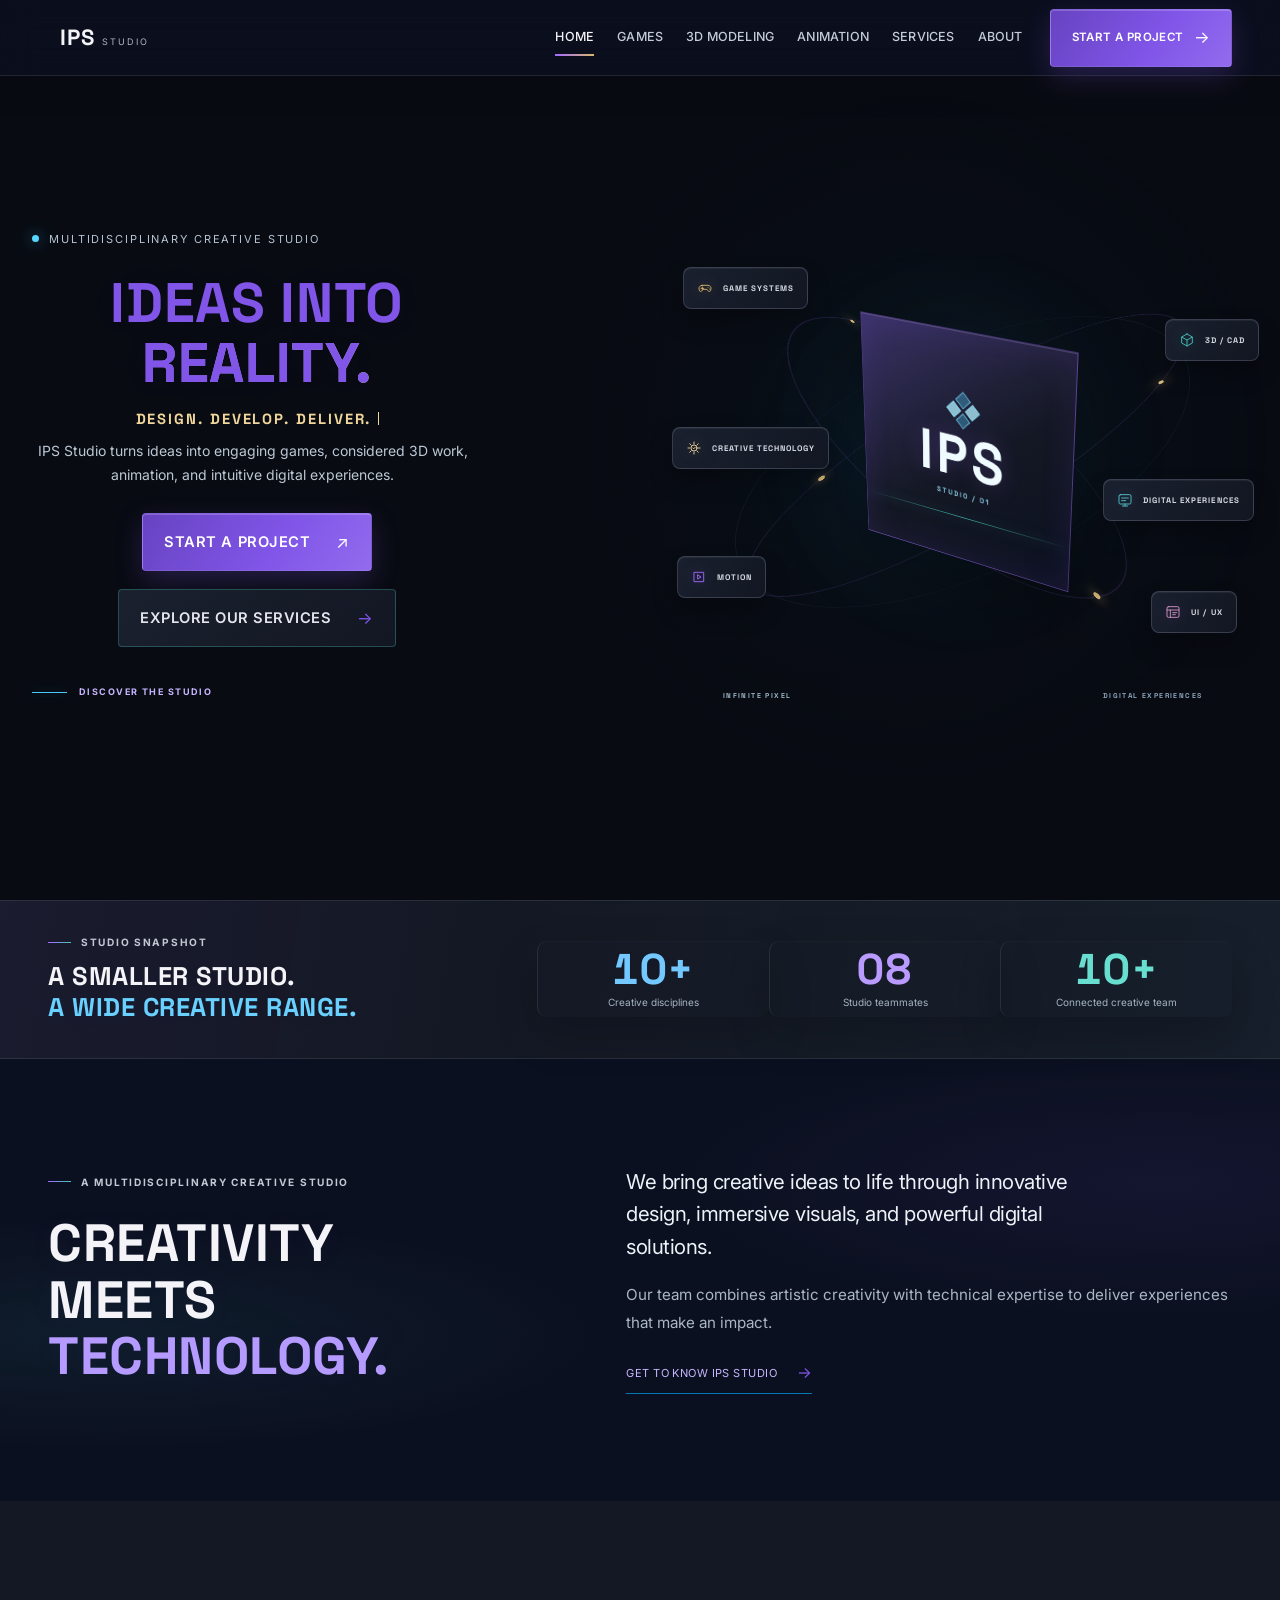
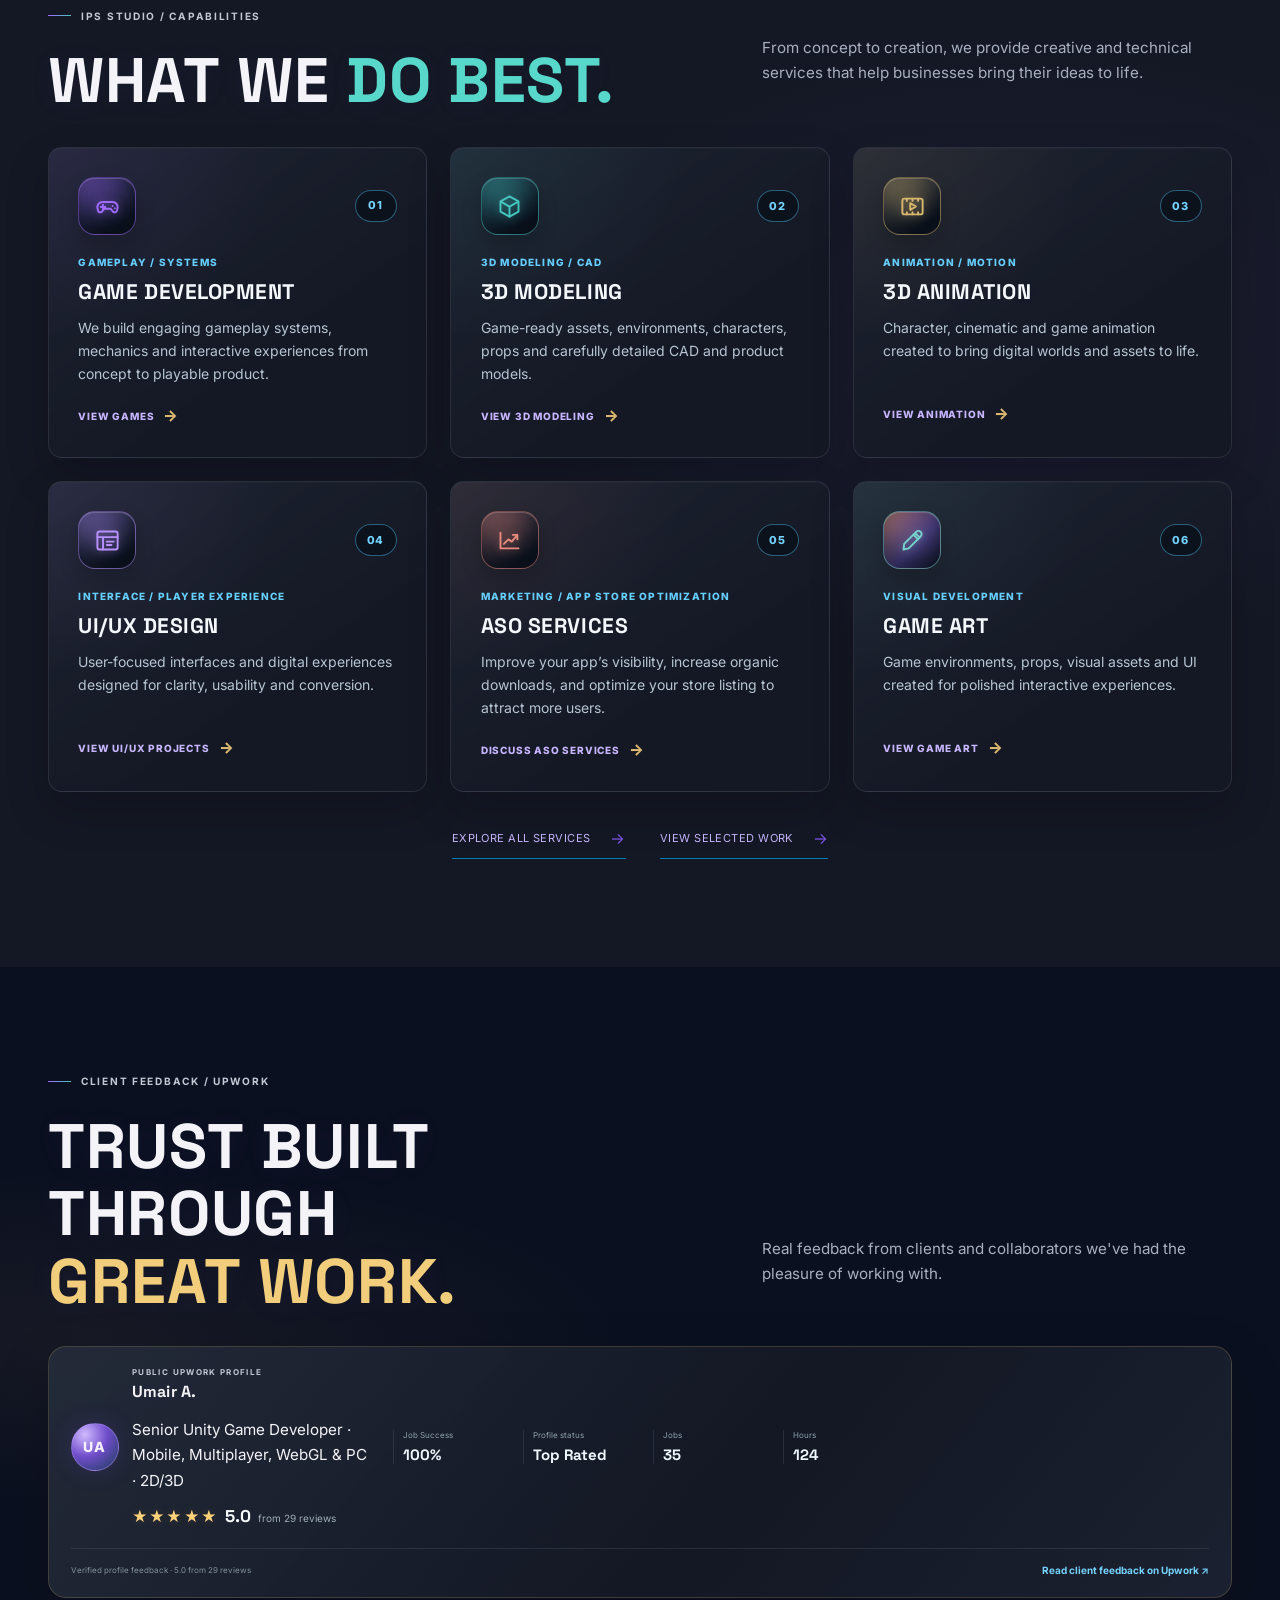
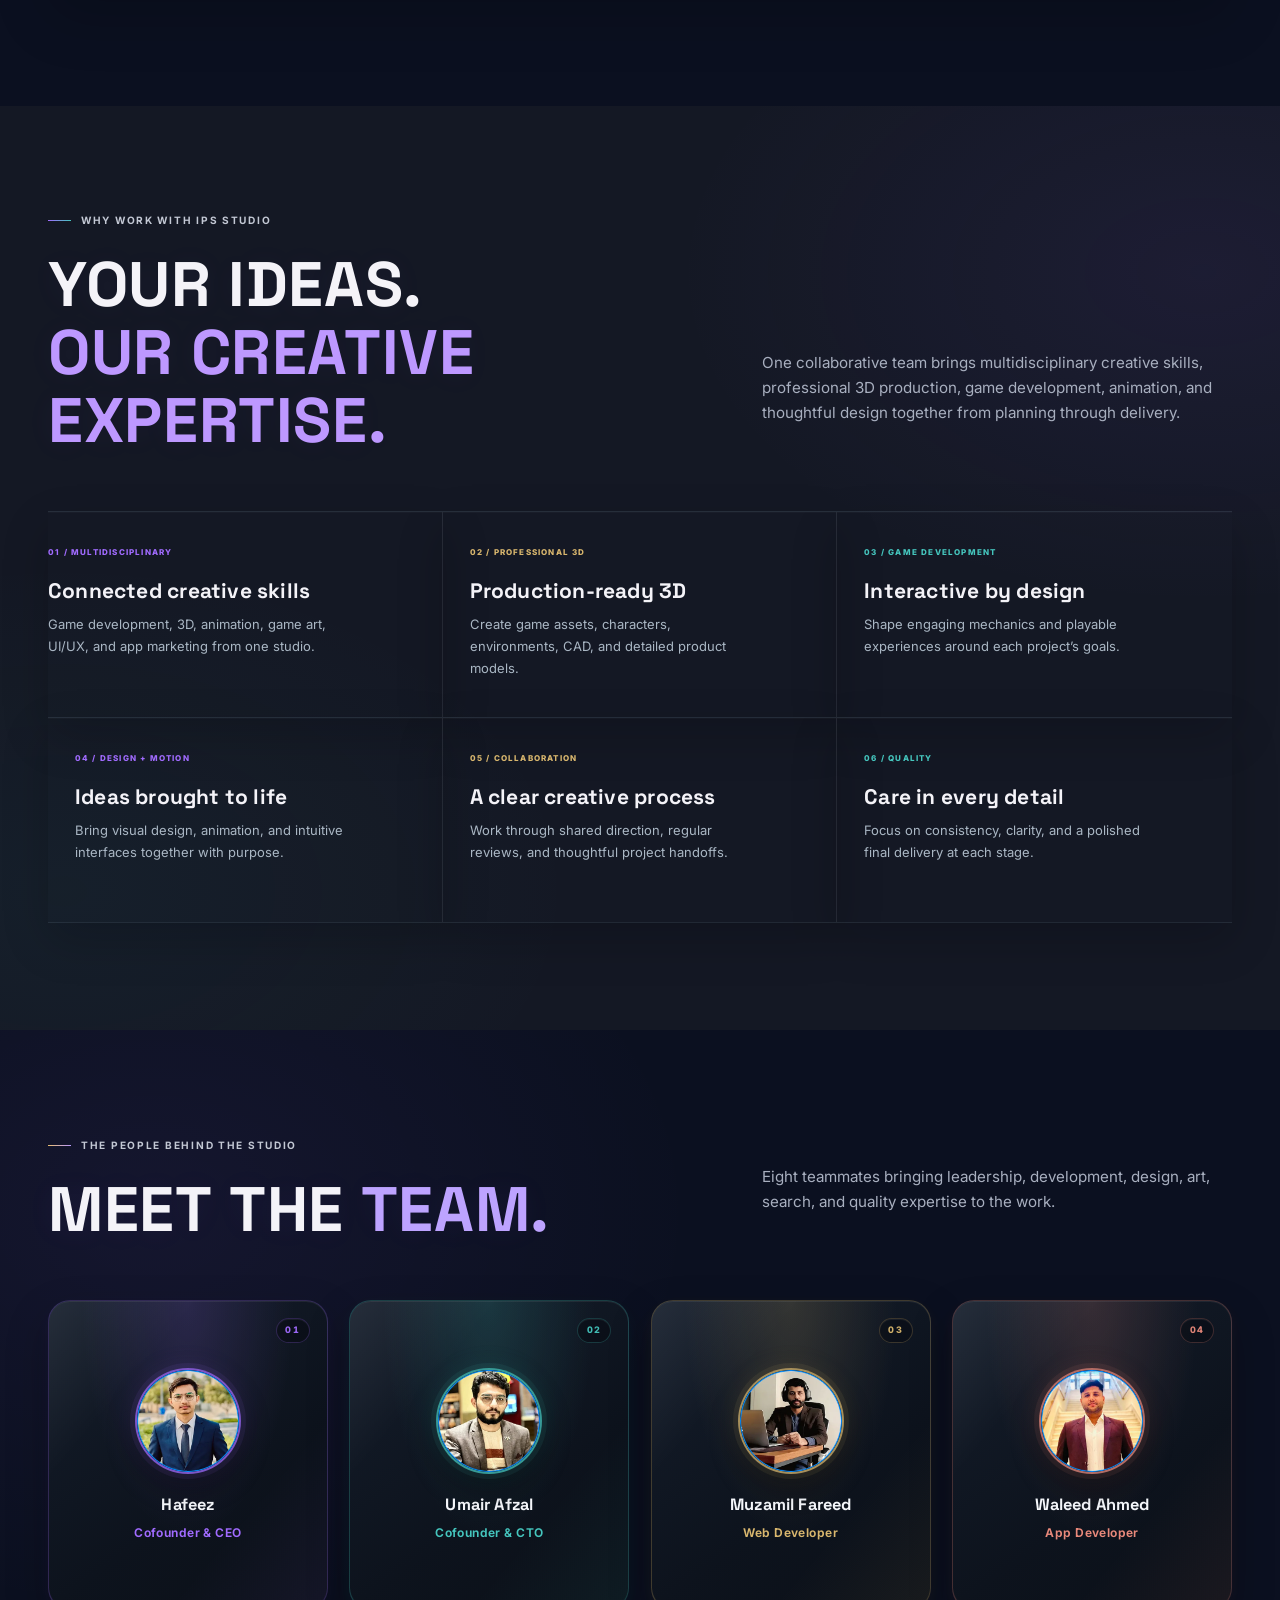
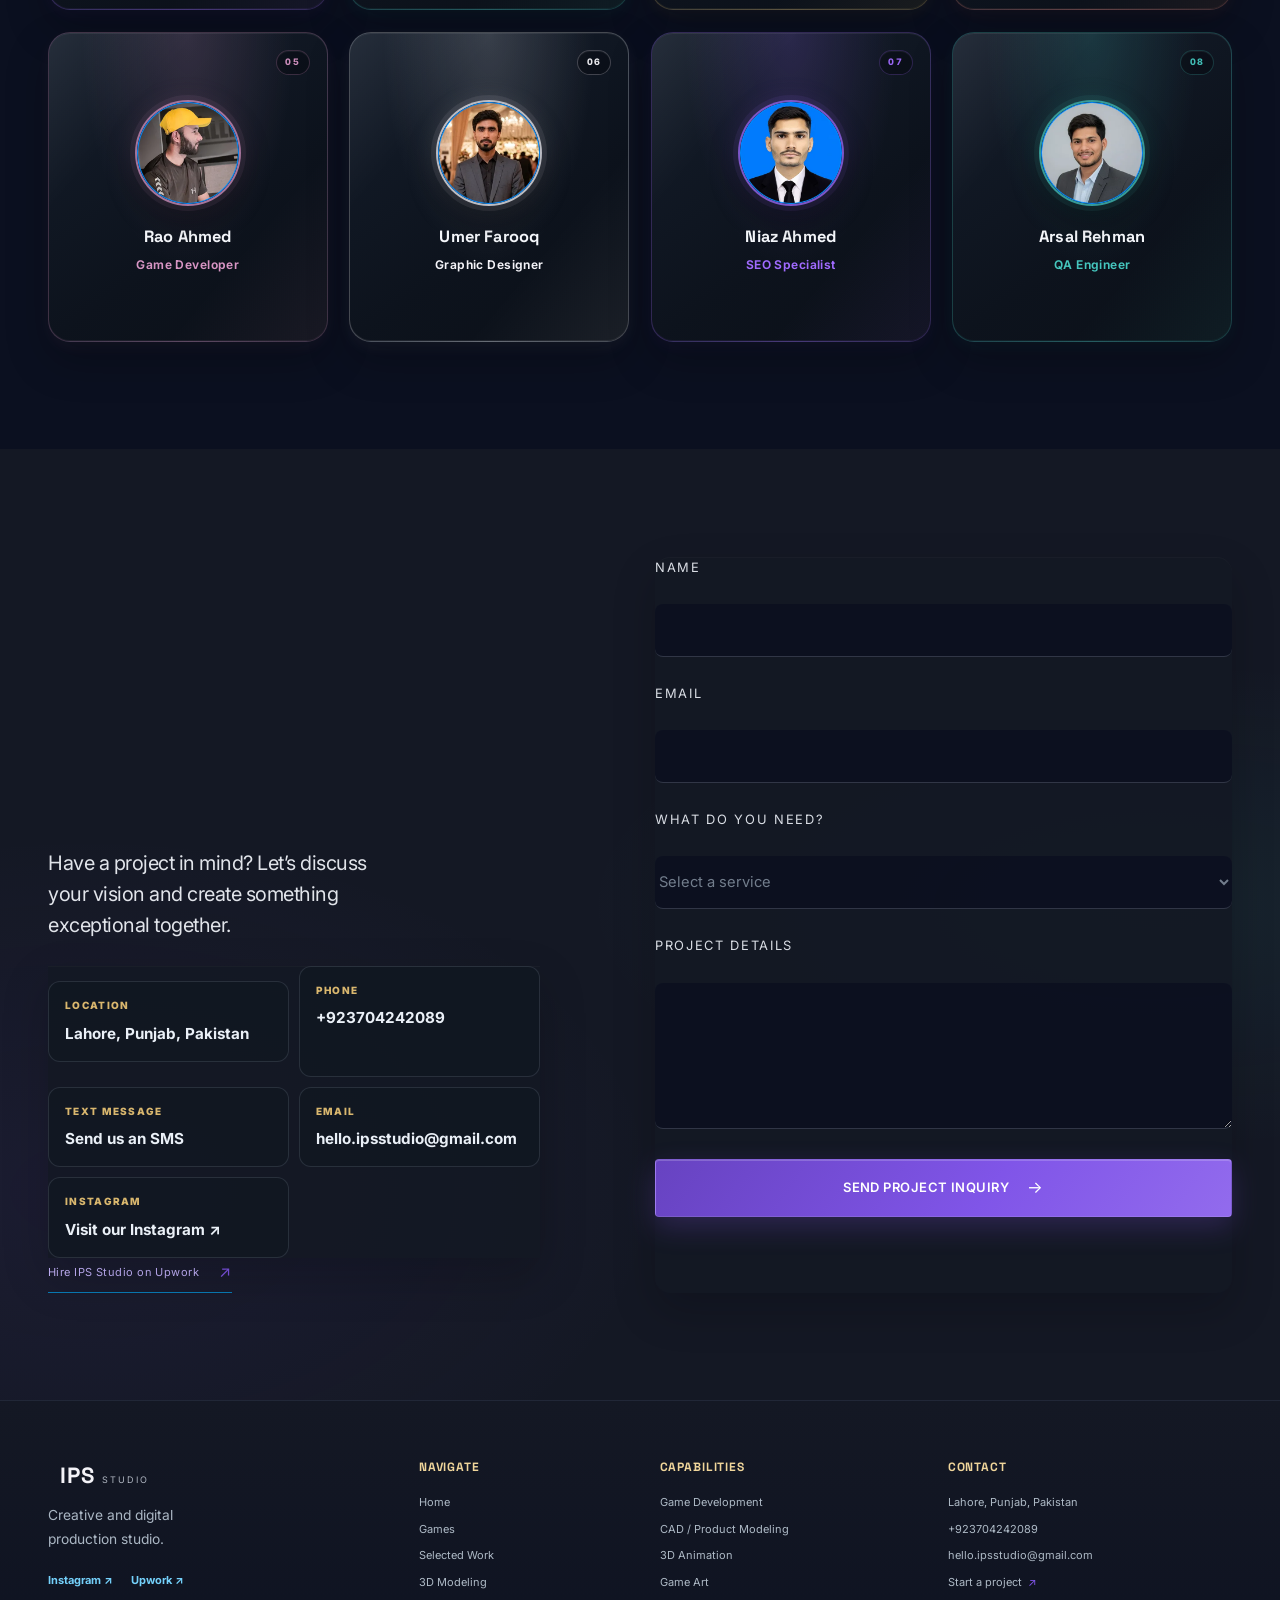
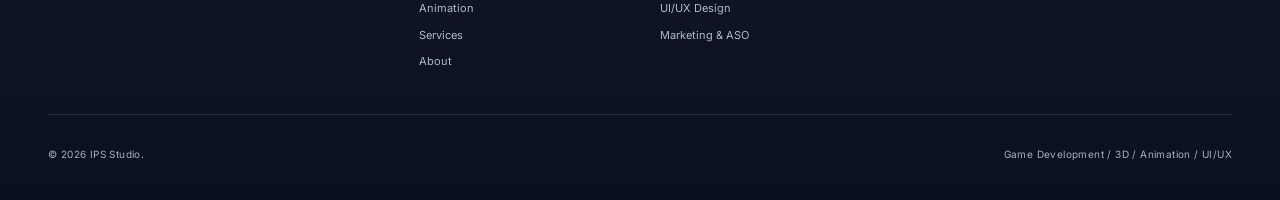
==== commit d8a7d185: "Revert IPS Studio mobile navigation and portfolio update" ====
--- a/index.html
+++ b/index.html
@@ -57,6 +57,8 @@
             <a class="hero__scroll-link" href="#studio-highlights"><span class="scroll-cue__line"></span> DISCOVER THE STUDIO</a>
           </div>
           <div class="hero__visual" aria-hidden="true">
+            <div class="hero-orbit hero-orbit--outer"><span class="hero-orbit__node hero-orbit__node--top"></span><span class="hero-orbit__node hero-orbit__node--bottom"></span></div>
+            <div class="hero-orbit hero-orbit--inner"><span class="hero-orbit__node hero-orbit__node--left"></span><span class="hero-orbit__node hero-orbit__node--right"></span></div>
             <div class="hero-prism">
               <div class="hero-prism__face hero-prism__face--front"><span class="hero-prism__brand-mark"><i></i><i></i><i></i><i></i></span><strong>IPS</strong><small>STUDIO / 01</small><span class="hero-prism__scanline"></span></div>
               <div class="hero-prism__face hero-prism__face--back"><span>IDEA<br />→ FORM<br />→ FEELING</span></div>
@@ -65,6 +67,13 @@
               <div class="hero-prism__face hero-prism__face--top"><span class="hero-prism__topmark">✳</span><small>IMAGINE / BUILD</small></div>
               <div class="hero-prism__face hero-prism__face--bottom"><small>INFINITE PIXEL STUDIO</small></div>
             </div>
+            <span class="hero-chip hero-chip--game"><svg viewBox="0 0 24 24"><path d="M7.5 8h9a4.5 4.5 0 0 1 4.4 5.5l-.5 2.2a2 2 0 0 1-3.3 1L14.8 14H9.2l-2.3 2.7a2 2 0 0 1-3.3-1l-.5-2.2A4.5 4.5 0 0 1 7.5 8Z"/><path d="M8 10.5v4M6 12.5h4M16.5 11.5h.01M18.5 13.5h.01"/></svg><span>GAME SYSTEMS</span></span>
+            <span class="hero-chip hero-chip--model"><svg viewBox="0 0 24 24"><path d="m12 3 8 4.5v9L12 21l-8-4.5v-9L12 3Z"/><path d="m4.3 7.7 7.7 4.4 7.7-4.4M12 12.1V21"/></svg><span>3D / CAD</span></span>
+            <span class="hero-chip hero-chip--motion"><svg viewBox="0 0 24 24"><path d="M5 5h14v14H5zM10 9l5 3-5 3V9Z"/></svg><span>MOTION</span></span>
+            <span class="hero-chip hero-chip--interface"><svg viewBox="0 0 24 24"><rect x="3" y="4" width="18" height="16" rx="2"/><path d="M3 9h18M8 9v11M11.5 13h6M11.5 16h4"/></svg><span>UI / UX</span></span>
+            <span class="hero-chip hero-chip--technology"><svg viewBox="0 0 24 24"><path d="M12 3v3M12 18v3M3 12h3M18 12h3M5.64 5.64l2.12 2.12m8.48 8.48 2.12 2.12m0-12.72-2.12 2.12m-8.48 8.48-2.12 2.12"/><circle cx="12" cy="12" r="4.5"/><path d="m10.5 12 1.2 1.2 2.3-2.5"/></svg><span>CREATIVE TECHNOLOGY</span></span>
+            <span class="hero-chip hero-chip--digital"><svg viewBox="0 0 24 24"><rect x="3" y="4" width="18" height="14" rx="2"/><path d="M8 21h8m-4-3v3m-5-12h10m-10 4h6"/></svg><span>DIGITAL EXPERIENCES</span></span>
+            <div class="hero__visual-caption"><span>INFINITE PIXEL</span><span>DIGITAL EXPERIENCES</span></div>
           </div>
         </div>
       </section>
--- a/styles.css
+++ b/styles.css
@@ -9652,43 +9652,43 @@
 
 /* Page art direction: shared IPS language, individual capability palettes. */
 :root {
-  --ips-navy: #090b12;
-  --ips-charcoal: #191e2b;
-  --ips-surface: #202638;
-  --ips-graphite: #293247;
-  --ips-purple: #8957e5;
-  --ips-violet: #ad83ff;
-  --ips-blue: #71839e;
-  --ips-cyan: #83aab9;
-  --ips-teal: #39bfa8;
-  --ips-gold: #cba65f;
-  --ips-champagne: #e5c47b;
+  --ips-navy: #0b1020;
+  --ips-charcoal: #141824;
+  --ips-surface: #1c2231;
+  --ips-graphite: #252c3b;
+  --ips-purple: #8055e8;
+  --ips-violet: #a16bff;
+  --ips-blue: #6173a8;
+  --ips-cyan: #59c3d2;
+  --ips-teal: #45c6be;
+  --ips-gold: #d9b76e;
+  --ips-champagne: #f0d69b;
   --ips-coral: #e9897b;
   --ips-orange: #e7a36d;
   --ips-pink: #d795c4;
-  --ips-white: #f8f7fc;
-  --ips-muted: #c2c6d2;
-  --ips-dim: #929bad;
-  --ips-navy-rgb: 9, 11, 18;
-  --ips-charcoal-rgb: 25, 30, 43;
-  --ips-surface-rgb: 32, 38, 56;
-  --ips-graphite-rgb: 41, 50, 71;
-  --ips-purple-rgb: 137, 87, 229;
-  --ips-violet-rgb: 173, 131, 255;
-  --ips-teal-rgb: 57, 191, 168;
-  --ips-gold-rgb: 203, 166, 95;
-  --ips-champagne-rgb: 229, 196, 123;
+  --ips-white: #f4f3f8;
+  --ips-muted: #a8afbf;
+  --ips-dim: #798396;
+  --ips-navy-rgb: 11, 16, 32;
+  --ips-charcoal-rgb: 20, 24, 36;
+  --ips-surface-rgb: 28, 34, 49;
+  --ips-graphite-rgb: 37, 44, 59;
+  --ips-purple-rgb: 128, 85, 232;
+  --ips-violet-rgb: 161, 107, 255;
+  --ips-teal-rgb: 69, 198, 190;
+  --ips-gold-rgb: 217, 183, 110;
+  --ips-champagne-rgb: 240, 214, 155;
   --ips-coral-rgb: 233, 137, 123;
   --ips-pink-rgb: 215, 149, 196;
-  --ips-white-rgb: 248, 247, 252;
-  --ips-line: rgba(194, 198, 210, .14);
-  --ips-line-strong: rgba(194, 198, 210, .24);
-  --ips-glass: rgba(25, 30, 43, .94);
+  --ips-white-rgb: 244, 243, 248;
+  --ips-line: rgba(168, 175, 191, .14);
+  --ips-line-strong: rgba(168, 175, 191, .24);
+  --ips-glass: rgba(20, 24, 36, .84);
   --ips-primary-gradient: linear-gradient(125deg, #6743c1, var(--ips-purple) 58%, #926bed);
   --ips-primary-gradient-hover: linear-gradient(125deg, #7552d4, #936be9 60%, var(--ips-violet));
   --ips-surface-gradient: linear-gradient(145deg, rgba(var(--ips-graphite-rgb), .58), rgba(var(--ips-charcoal-rgb), .96) 65%);
   --ips-card-shadow: 0 18px 44px rgba(2, 4, 12, .2), inset 0 1px rgba(var(--ips-white-rgb), .025);
-  --ips-accent-shadow: 0 8px 24px rgba(var(--ips-purple-rgb), .17), inset 0 1px rgba(var(--ips-white-rgb), .18);
+  --ips-accent-shadow: 0 10px 28px rgba(var(--ips-purple-rgb), .24), inset 0 1px rgba(var(--ips-white-rgb), .2);
   --ink: var(--ips-navy);
   --ink-soft: var(--ips-charcoal);
   --panel: var(--ips-surface);
@@ -11131,204 +11131,3 @@
   body :is(.portfolio3d-card, .animation-page-card, .game-card--catalog, .portfolio-project-card, .service-card, .service-card-row, .about-value, .about-capability):hover,
   body :is(.portfolio3d-card, .animation-page-card, .game-card--catalog, .portfolio-project-card, .service-card, .service-card-row, .about-value, .about-capability):focus-within { transform: none !important; }
 }
-
-/* Mobile navigation: anchor the menu below the fixed header, never inside its blur layer. */
-@media (max-width: 960px) {
-  .site-header,
-  .site-header.is-scrolled {
-    z-index: 1100;
-    overflow: visible;
-  }
-
-  .site-header .header__inner { position: relative; }
-
-  .site-header .main-nav {
-    position: absolute;
-    inset: calc(100% + 8px) 0 auto;
-    z-index: 1;
-    display: flex;
-    flex-direction: column;
-    align-items: stretch;
-    justify-content: flex-start;
-    gap: 0;
-    max-height: calc(100vh - 90px);
-    max-height: calc(100dvh - 90px);
-    overflow-y: auto;
-    overscroll-behavior: contain;
-    padding: 8px 20px 18px;
-    border: 1px solid var(--ips-line-strong);
-    border-radius: 12px;
-    background: var(--ips-navy);
-    box-shadow: 0 22px 50px rgba(0, 0, 0, .42);
-    opacity: 0;
-    visibility: hidden;
-    pointer-events: none;
-    transform: translateY(-7px);
-    transition: opacity .2s ease, transform .2s ease, visibility .2s ease;
-  }
-
-  .site-header .main-nav.is-open {
-    opacity: 1;
-    visibility: visible;
-    pointer-events: auto;
-    transform: translateY(0);
-  }
-
-  .site-header .main-nav > a:not(.button) {
-    min-height: 48px;
-    padding: 12px 0;
-    border-bottom: 1px solid var(--ips-line);
-    color: #e7e8ef;
-    font-size: clamp(18px, 4.8vw, 24px);
-    line-height: 1.2;
-    letter-spacing: .035em;
-  }
-
-  .site-header .main-nav .nav-cta {
-    align-self: flex-start;
-    min-height: 46px;
-    margin: 16px 0 0;
-    padding-inline: 16px;
-  }
-
-  .site-header .header__inner .menu-toggle {
-    position: relative;
-    z-index: 2;
-    flex: 0 0 44px;
-    display: flex;
-    align-items: center;
-    justify-content: center;
-    gap: 5px;
-  }
-}
-
-@media (prefers-reduced-motion: reduce) {
-  .site-header .main-nav { transition: none; }
-}
-
-/* Let the studio's actual work carry the section art direction. */
-.catalog-feature {
-  width: min(100%, 520px);
-  justify-self: end;
-  margin: 0;
-  overflow: hidden;
-  border: 1px solid var(--ips-line-strong);
-  border-radius: 14px;
-  background: var(--ips-charcoal);
-  box-shadow: 0 18px 44px rgba(0, 0, 0, .22);
-}
-.catalog-feature img {
-  display: block;
-  width: 100%;
-  aspect-ratio: 1.12 / 1;
-  object-fit: cover;
-  object-position: center;
-}
-.catalog-feature--modeling img { object-fit: contain; background: #f3f3f5; }
-.catalog-feature--game { width: min(100%, 330px); }
-.catalog-feature--game img { aspect-ratio: .6 / 1; object-fit: cover; object-position: center 20%; }
-.catalog-feature--animation img { aspect-ratio: 1.6 / 1; object-fit: cover; }
-.catalog-feature figcaption {
-  display: flex;
-  min-height: 68px;
-  align-items: center;
-  justify-content: space-between;
-  gap: 14px;
-  padding: 12px 16px;
-  border-top: 1px solid var(--ips-line);
-  background: var(--ips-charcoal);
-}
-.catalog-feature figcaption span {
-  color: var(--ips-dim);
-  font: 700 9px/1.4 var(--font-display);
-  letter-spacing: .12em;
-  text-transform: uppercase;
-}
-.catalog-feature figcaption strong {
-  color: var(--ips-white);
-  font: 600 14px/1.35 var(--font-display);
-  text-align: right;
-}
-
-/* A restrained studio identity: one static dimensional mark, with no floating UI ornaments. */
-.hero__visual::before,
-.hero__visual::after { display: none; }
-.hero-prism {
-  animation: none;
-  filter: drop-shadow(0 24px 30px rgba(0, 0, 0, .34));
-  transform: translate(-50%, -50%) rotateX(-15deg) rotateY(-26deg);
-}
-.hero-prism__face {
-  border-color: rgba(var(--ips-violet-rgb), .28);
-  background: linear-gradient(145deg, rgba(var(--ips-graphite-rgb), .96), rgba(var(--ips-charcoal-rgb), .98) 70%);
-  box-shadow: inset 0 1px rgba(var(--ips-white-rgb), .1);
-}
-.hero-prism__face--front::before,
-.hero-prism__scanline { display: none; }
-.hero-prism__face--front strong { text-shadow: none; }
-.hero-prism__face--front small,
-.hero-prism__face--bottom small { color: var(--ips-muted); }
-
-/* Calm alternating section surfaces; avoid a different radial glow behind every block. */
-body[data-page="home"] .studio-highlights,
-body[data-page="home"] .services-showcase,
-body[data-page="home"] .studio-process,
-body[data-page="home"] .contact { background: var(--ips-charcoal); }
-body[data-page="home"] .studio-intro,
-body[data-page="home"] .client-feedback,
-body[data-page="home"] .team-section { background: var(--ips-navy); }
-body .portfolio3d-card:hover,
-body .portfolio3d-card:focus-within,
-body .animation-page-card:hover,
-body .animation-page-card:focus-within,
-body .portfolio-project-card:hover,
-body .portfolio-project-card:focus-within {
-  border-color: rgba(var(--ips-violet-rgb), .4);
-  box-shadow: 0 18px 38px rgba(0, 0, 0, .24);
-}
-body .service-card:hover,
-body .service-card:focus-within,
-body .service-card--home:hover,
-body .service-card--home:focus-within {
-  transform: translateY(-3px);
-  border-color: color-mix(in srgb, var(--service-accent, var(--ips-violet)) 34%, var(--ips-line));
-  box-shadow: 0 16px 34px rgba(0, 0, 0, .2);
-}
-body .service-card:hover .service-card__icon,
-body .service-card:focus-within .service-card__icon,
-body .service-card--home:hover .service-card__icon,
-body .service-card--home:focus-within .service-card__icon {
-  transform: translateY(-2px);
-  filter: none;
-}
-
-.services-page-hero {
-  min-height: 0;
-  padding: clamp(146px, 16vw, 196px) 0 clamp(76px, 8vw, 110px);
-  background: linear-gradient(180deg, var(--ips-navy), var(--ips-charcoal));
-}
-.services-page-hero__layout {
-  display: grid;
-  width: min(100% - 56px, 1260px);
-  grid-template-columns: minmax(0, 1fr);
-  align-items: center;
-}
-.services-page-hero__content { max-width: 830px; padding-top: 0; }
-
-@media (max-width: 700px) {
-  .catalog-feature { justify-self: start; width: min(100%, 100%); margin-top: 16px; }
-  .catalog-feature--game { width: min(100%, 260px); margin-inline: auto; }
-  .catalog-feature figcaption { min-height: 60px; padding: 10px 12px; }
-  .catalog-feature figcaption span { font-size: 8px; }
-  .catalog-feature figcaption strong { font-size: 12px; }
-  .services-page-hero { padding: 130px 0 68px; }
-  .services-page-hero__layout { width: calc(100% - 40px); }
-  .services-page-hero__content { max-width: 680px; }
-}
-@media (max-width: 390px) {
-  .catalog-feature--game { width: min(100%, 245px); }
-  .services-page-hero__layout { width: calc(100% - 32px); }
-}
-@media (prefers-reduced-motion: reduce) {
-  .hero-prism { animation: none; }
-}
